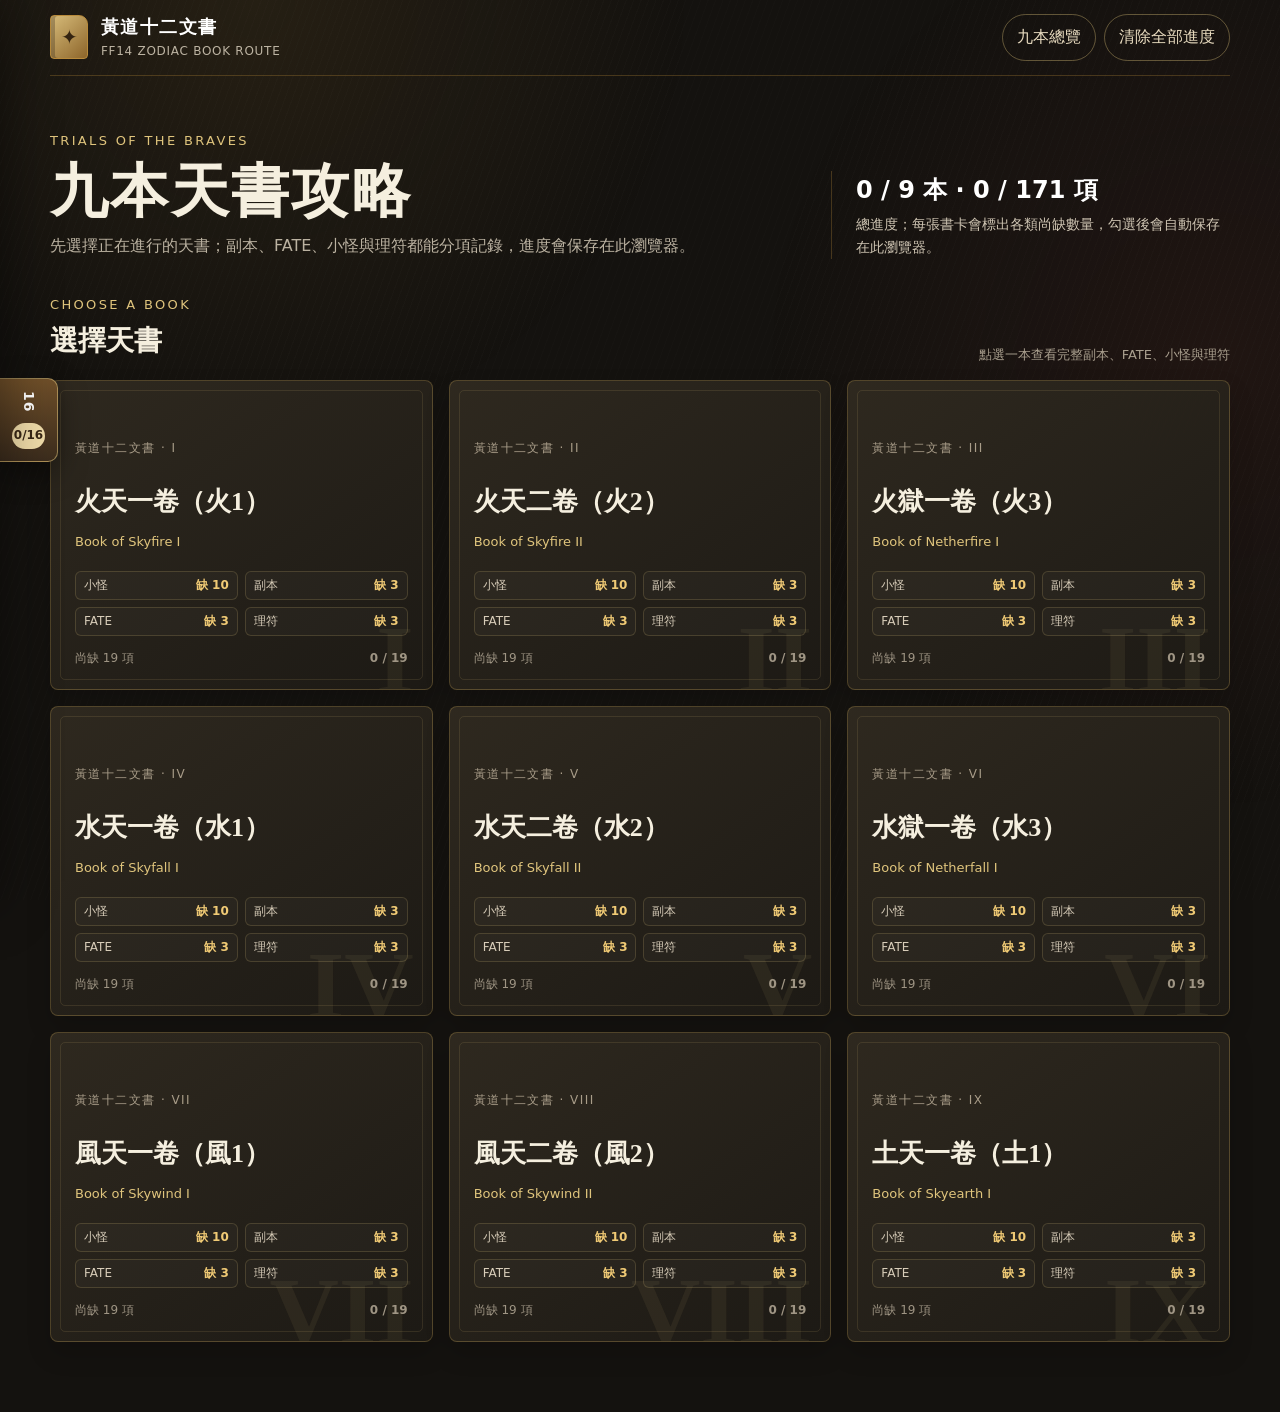
==== index.html @ c33db0f3 "Add files via upload Add 4 zodiac task and improve user experience" ====
<!doctype html>
<html lang="zh-Hant">
<head>
  <meta charset="utf-8">
  <meta name="viewport" content="width=device-width,initial-scale=1">
  <meta name="theme-color" content="#171512">
  <meta name="description" content="FF14 古武黃道十二文書：選書、FATE 座標地圖、副本、討伐與理符推薦順序。">
  <title>FF14 古武天書攻略</title>
  <link rel="icon" type="image/svg+xml" href="data:image/svg+xml,%3Csvg xmlns='http://www.w3.org/2000/svg' viewBox='0 0 32 32'%3E%3Crect width='32' height='32' rx='7' fill='%23171512'/%3E%3Cpath d='M8 7h12a4 4 0 0 1 4 4v15H11a3 3 0 0 1-3-3V7Z' fill='%23d6b66b'/%3E%3Cpath d='M11 7v16c0-2 2-3 4-3h9' fill='none' stroke='%236b4c24' stroke-width='2'/%3E%3Cpath d='m16 10 1.3 2.7 3 .4-2.2 2.1.6 3-2.7-1.4-2.7 1.4.6-3-2.2-2.1 3-.4Z' fill='%238f2d2b'/%3E%3C/svg%3E">
  <style>
    :root{--ink:#211e19;--muted:#756b5b;--paper:#f2ead7;--paper-2:#e7dbc0;--gold:#b88a3b;--gold-2:#e0c57d;--red:#8c3431;--red-2:#b85b50;--night:#171512;--panel:#242019;--line:rgba(184,138,59,.3);--done:#496b5c;--shadow:0 18px 50px rgba(0,0,0,.28)}
    *{box-sizing:border-box}html{scroll-behavior:smooth}body{margin:0;color:#f5efdf;background:#14120f;font-family:"Noto Serif TC","Microsoft JhengHei",serif;min-height:100vh;line-height:1.65}
    body::before{content:"";position:fixed;inset:0;pointer-events:none;background:radial-gradient(circle at 20% 0%,rgba(184,138,59,.11),transparent 32%),radial-gradient(circle at 95% 40%,rgba(140,52,49,.1),transparent 34%),repeating-linear-gradient(110deg,rgba(255,255,255,.012) 0 1px,transparent 1px 7px);z-index:-1}
    button,input{font:inherit}.shell{width:min(1180px,calc(100% - 32px));margin:auto}.topbar{min-height:76px;display:flex;align-items:center;justify-content:space-between;border-bottom:1px solid var(--line);gap:18px}.brand{display:flex;align-items:center;gap:13px;color:#fff}.brand-mark{width:38px;height:44px;border:1px solid var(--gold);border-radius:4px 9px 4px 4px;background:linear-gradient(135deg,#d8bd7b,#8d652a);box-shadow:inset 4px 0 rgba(39,28,15,.28);display:grid;place-items:center;color:#342411;font-size:20px}.brand b{font-size:18px;letter-spacing:.08em}.brand span{font-family:system-ui,sans-serif;color:#bcb3a2;font-size:12px;display:block;letter-spacing:.06em}.top-actions{display:flex;gap:8px;align-items:center}.ghost,.back,.reset{border:1px solid rgba(224,197,125,.38);background:transparent;color:#e9dcc0;border-radius:999px;padding:9px 14px;cursor:pointer;transition:.2s}.ghost:hover,.back:hover,.reset:hover{background:rgba(224,197,125,.1);border-color:var(--gold-2)}
    .bookcase{padding:54px 0 70px}.intro{display:grid;grid-template-columns:1.3fr .7fr;gap:40px;align-items:end;margin-bottom:35px}.eyebrow{font-family:system-ui,sans-serif;color:var(--gold-2);font-size:13px;letter-spacing:.18em;text-transform:uppercase}.intro h1{margin:8px 0 8px;font-weight:600;font-size:clamp(34px,5vw,58px);line-height:1.13;letter-spacing:.04em}.intro p{margin:0;color:#bbb2a1;font-family:system-ui,sans-serif;max-width:680px}.legend{border-left:1px solid var(--line);padding-left:24px;color:#cfc5b3;font-family:system-ui,sans-serif;font-size:14px}.legend strong{color:#fff;display:block;font-family:inherit;font-size:24px;margin-bottom:3px}
    .book-grid{display:grid;grid-template-columns:repeat(3,1fr);gap:16px}.book{min-height:310px;padding:24px;position:relative;border:1px solid rgba(202,166,88,.28);border-radius:8px;background:linear-gradient(145deg,rgba(48,42,32,.97),rgba(29,26,21,.98));box-shadow:0 12px 25px rgba(0,0,0,.16);cursor:pointer;text-align:left;color:inherit;overflow:hidden;transition:transform .22s,border-color .22s,box-shadow .22s}.book::before{content:"";position:absolute;inset:9px;border:1px solid rgba(224,197,125,.12);border-radius:5px;pointer-events:none}.book::after{content:attr(data-roman);position:absolute;right:18px;bottom:-19px;color:rgba(224,197,125,.07);font-size:96px;line-height:1;font-weight:700}.book:hover{transform:translateY(-4px);border-color:rgba(224,197,125,.72);box-shadow:var(--shadow)}.book:focus-visible{outline:3px solid var(--gold-2);outline-offset:3px}.book-kicker{font-family:system-ui,sans-serif;color:#a99d89;font-size:12px;letter-spacing:.12em}.book h2{font-size:26px;margin:21px 0 4px;font-weight:600;position:relative;z-index:1}.book .en{color:var(--gold-2);font-family:system-ui,sans-serif;font-size:13px;position:relative;z-index:1}.book-breakdown{display:grid;grid-template-columns:repeat(2,minmax(0,1fr));gap:7px;margin-top:17px;position:relative;z-index:1}.book-stat{display:flex;align-items:center;justify-content:space-between;gap:8px;border:1px solid rgba(224,197,125,.18);border-radius:6px;padding:6px 8px;color:#d8cdb9;background:rgba(255,255,255,.025);font:12px/1.25 system-ui,sans-serif}.book-stat b{color:#f0ca75;font-size:12px}.book-stat.done{color:#aeb8b0;border-color:rgba(109,161,135,.22)}.book-stat.done b{color:#83bc9e}.book-complete-badge{display:none;position:absolute;right:17px;top:16px;border:1px solid rgba(139,205,171,.5);border-radius:999px;padding:4px 9px;background:rgba(73,107,92,.45);color:#d4f3e3;font:700 12px system-ui,sans-serif;z-index:2}.mini-progress{position:absolute;left:24px;right:24px;bottom:24px;z-index:1}.progress-line{height:3px;background:#4b4337;overflow:hidden;border-radius:99px}.progress-line i{display:block;height:100%;width:0;background:linear-gradient(90deg,var(--gold),var(--gold-2));transition:.3s}.progress-copy{display:flex;justify-content:space-between;color:#9f9584;font:12px/1.2 system-ui,sans-serif;margin-top:8px}.book.complete{border-color:rgba(109,161,135,.88);background:linear-gradient(145deg,rgba(50,76,64,.98),rgba(27,45,37,.98));box-shadow:0 16px 38px rgba(31,79,58,.24)}.book.complete::before{border-color:rgba(139,205,171,.25)}.book.complete .book-complete-badge{display:block}.book.complete h2{color:#dbf4e7}.book.complete .progress-line i{background:#83bc9e}.book.complete .progress-copy b{color:#b9e4cf}
    .detail{display:none;padding-bottom:80px}.detail.active{display:block}.detail-head{padding:42px 0 26px;display:flex;align-items:flex-end;justify-content:space-between;gap:20px}.detail-head h1{margin:8px 0 0;font-size:clamp(32px,5vw,52px);font-weight:600}.detail-sub{font-family:system-ui,sans-serif;color:#aba190}.detail-tools{display:flex;gap:8px;flex-wrap:wrap;justify-content:flex-end;align-items:flex-end}.meter{min-width:190px}.meter .progress-copy{font-size:13px}.meter .progress-line{margin-top:8px;height:5px}.bulk{border:1px solid rgba(224,197,125,.45);background:rgba(224,197,125,.08);color:#f1e5ca;border-radius:999px;padding:7px 12px;cursor:pointer;font:700 13px system-ui,sans-serif;white-space:nowrap;transition:.2s}.bulk:hover{background:rgba(224,197,125,.18);border-color:var(--gold-2)}.bulk:focus-visible{outline:3px solid var(--gold-2);outline-offset:2px}.bulk.paper{color:#603f24;border-color:rgba(96,63,36,.28);background:rgba(255,255,255,.28)}.bulk.paper:hover{background:rgba(255,255,255,.58);border-color:rgba(140,52,49,.45)}.bulk.primary{background:#6d5030;border-color:#c9a65b;color:#fff}.bulk.primary:hover{background:#80603a}.section-bar,.stop-head{display:flex;align-items:center;justify-content:space-between;gap:12px}.section-bar{margin-bottom:12px}.section-bar .panel-label{margin:0}.bulk-actions,.route-tools{display:flex;align-items:center;gap:8px;flex-wrap:wrap}.route-tools{justify-content:flex-end}
    .priority{background:linear-gradient(145deg,#eee3cb,#d9c69f);color:var(--ink);border-radius:14px;box-shadow:var(--shadow);overflow:hidden;border:1px solid #dfc98d}.priority-title{padding:24px 28px 20px;border-bottom:1px solid rgba(74,53,30,.18);display:flex;align-items:end;justify-content:space-between;gap:20px}.priority-title h2,.route-head h2{margin:0;font-size:27px}.priority-title p,.route-head p{margin:3px 0 0;color:#766b5b;font:14px system-ui,sans-serif}.priority-grid{display:block}.dungeon-panel{padding:24px 28px;border-bottom:1px solid rgba(74,53,30,.18)}.dungeon-panel .task-list{grid-template-columns:repeat(3,1fr)}.fate-panel{padding:24px 28px}.panel-label{font:700 12px system-ui,sans-serif;letter-spacing:.15em;color:var(--red);text-transform:uppercase;margin-bottom:12px}.task-list{display:grid;gap:9px}.task{display:flex;gap:12px;align-items:flex-start;padding:13px 14px;border:1px solid rgba(67,48,27,.15);border-radius:8px;background:rgba(255,255,255,.26);cursor:pointer;transition:.2s}.task:hover{background:rgba(255,255,255,.5);border-color:rgba(140,52,49,.32)}.task input,.route-task input{appearance:none;width:20px;height:20px;flex:0 0 20px;border-radius:4px;border:1.5px solid #8a7759;background:#fbf5e7;display:grid;place-items:center;margin:2px 0 0}.task input:checked,.route-task input:checked{background:var(--done);border-color:var(--done)}.task input:checked::after,.route-task input:checked::after{content:"✓";color:#fff;font:700 14px system-ui}.task:has(input:checked),.route-task:has(input:checked){opacity:.58}.task:has(input:checked) .task-name,.route-task:has(input:checked) .task-name{text-decoration:line-through}.task-name{display:block;font-weight:700;font-size:16px}.task-meta{display:block;font:13px system-ui,sans-serif;color:#756b5b;margin-top:2px}.boss{color:var(--red);font-weight:600}.fate-cards{display:grid;grid-template-columns:repeat(3,1fr);gap:14px}.fate{border:1px solid rgba(67,48,27,.16);background:rgba(255,255,255,.28);border-radius:9px;overflow:hidden}.map{height:245px;background:#211d17;position:relative;overflow:hidden}.map svg{width:100%;height:100%;display:block}.map-open{display:block;width:100%;height:100%;border:0;padding:0;background:#211d17;cursor:zoom-in;position:relative;color:#fff}.map-open img{width:100%;height:100%;display:block;object-fit:contain}.map-open span{position:absolute;left:8px;bottom:8px;padding:5px 9px;border-radius:999px;background:rgba(18,15,12,.8);color:#fff;font:12px system-ui,sans-serif;box-shadow:0 2px 8px rgba(0,0,0,.25)}.map-open:focus-visible{outline:3px solid var(--gold-2);outline-offset:-3px}.fate-body{padding:12px}.fate-body .task{padding:0;border:0;background:none}.note{font:12px/1.45 system-ui,sans-serif;color:#7a4a3f;margin:8px 0 0 32px}.map-note{display:block;font:12px system-ui,sans-serif;color:#736751;margin-top:10px}
    .route{margin-top:30px}.route-head{display:flex;justify-content:space-between;align-items:end;margin-bottom:16px;gap:18px}.route-head p{color:#a9a091}.filter{display:flex;align-items:center;gap:8px;color:#c6bcaa;font:14px system-ui,sans-serif;cursor:pointer}.filter input{accent-color:var(--gold)}.route-list{display:grid;gap:13px}.route-stop{display:grid;grid-template-columns:74px minmax(360px,.9fr) minmax(380px,1.1fr);border:1px solid rgba(184,138,59,.24);border-radius:11px;overflow:hidden;background:linear-gradient(110deg,rgba(43,38,30,.97),rgba(31,28,23,.97))}.stop-num{display:grid;place-items:center;border-right:1px solid var(--line);font-size:28px;color:var(--gold-2)}.stop-map{min-height:285px;border-right:1px solid var(--line);background:#211d17}.stop-content{padding:18px 20px}.stop-content h3{margin:0;font-size:19px;color:#f2e9d7}.stop-content h3 span{font:13px system-ui,sans-serif;color:#9d9383;margin-left:8px}.stop-head{margin-bottom:10px}.stop-head .bulk{font-size:12px;padding:6px 10px}.route-tasks{display:grid;grid-template-columns:repeat(2,minmax(0,1fr));gap:7px}.route-task{display:flex;align-items:flex-start;gap:9px;padding:8px 9px;border:1px solid rgba(255,255,255,.07);border-radius:7px;cursor:pointer;background:rgba(255,255,255,.025)}.route-task input{width:18px;height:18px;flex-basis:18px;background:#2b271f;border-color:#87744e}.route-task .task-name{font:600 14px/1.4 system-ui,sans-serif}.route-task .task-meta{font-size:12px;color:#a99f8e}.tag{display:inline-block;color:#d8bd7b;border:1px solid rgba(216,189,123,.3);border-radius:99px;padding:1px 7px;font:11px system-ui,sans-serif;margin-right:5px}.tag.leve{color:#e9b5ae;border-color:rgba(184,91,80,.4)}.empty{padding:34px;text-align:center;color:#a59a87;border:1px dashed var(--line);border-radius:10px;font-family:system-ui,sans-serif}.sources{margin-top:34px;padding-top:22px;border-top:1px solid var(--line);color:#958b7a;font:12px/1.7 system-ui,sans-serif}.sources a{color:#cfb46e}.toast{position:fixed;right:20px;bottom:20px;background:#e8dbc0;color:#30271b;border:1px solid #d3b467;border-radius:10px;padding:12px 16px;box-shadow:var(--shadow);font:14px system-ui,sans-serif;opacity:0;transform:translateY(12px);pointer-events:none;transition:.22s}.toast.show{opacity:1;transform:none}.lightbox{width:min(96vw,1500px);height:min(94vh,1050px);padding:0;border:1px solid #b88a3b;border-radius:12px;background:#14120f;color:#fff;box-shadow:0 30px 90px #000}.lightbox::backdrop{background:rgba(0,0,0,.88);backdrop-filter:blur(4px)}.lightbox figure{height:100%;margin:0;display:grid;grid-template-rows:1fr auto}.lightbox img{width:100%;height:100%;min-height:0;object-fit:contain}.lightbox figcaption{display:flex;justify-content:space-between;align-items:center;gap:16px;padding:12px 16px;background:#211d17;font:14px system-ui,sans-serif}.lightbox-close{border:1px solid #8c7550;border-radius:999px;background:transparent;color:#fff;padding:6px 12px;cursor:pointer}
    .planner{display:none;padding:42px 0 80px}.planner.active{display:block}.planner-hero{display:flex;align-items:end;justify-content:space-between;gap:28px;margin-bottom:28px}.planner-hero h1{margin:8px 0 6px;font-size:clamp(32px,5vw,52px);font-weight:600}.planner-hero p{margin:0;color:#aba190;font-family:system-ui,sans-serif;max-width:720px}.planner-total{min-width:185px;border-left:1px solid var(--line);padding-left:22px;color:#b8ad9a;font:14px system-ui,sans-serif}.planner-total strong{display:block;color:#fff;font-size:25px}.planner-panel{margin-top:20px;border:1px solid rgba(184,138,59,.27);border-radius:12px;background:linear-gradient(145deg,rgba(43,38,30,.98),rgba(28,25,21,.98));box-shadow:0 14px 34px rgba(0,0,0,.18);overflow:hidden}.planner-section-head{padding:20px 22px;border-bottom:1px solid var(--line);display:flex;align-items:end;justify-content:space-between;gap:18px}.planner-section-head h2{margin:0;font-size:24px}.planner-section-head p{margin:2px 0 0;color:#a99f8e;font:13px system-ui,sans-serif}.planner-book-grid{display:grid;grid-template-columns:repeat(3,1fr);gap:12px;padding:16px}.planner-book{--element:#b88a3b;border:1px solid rgba(255,255,255,.08);border-top:3px solid var(--element);border-radius:9px;background:rgba(255,255,255,.025);padding:15px}.planner-book.fire{--element:#b85b50}.planner-book.water{--element:#70a8c0}.planner-book.wind{--element:#75a27e}.planner-book.earth{--element:#c6a65d}.planner-book-head{display:flex;align-items:center;justify-content:space-between;gap:10px;margin-bottom:11px}.planner-book-head h3{margin:0;font-size:19px}.book-link{border:0;background:transparent;color:var(--gold-2);padding:2px 0;cursor:pointer;font:12px system-ui,sans-serif}.book-link:hover{text-decoration:underline}.planner-task{display:flex;align-items:flex-start;gap:9px;padding:9px 0;border-top:1px solid rgba(255,255,255,.06);cursor:pointer}.planner-task input{appearance:none;width:18px;height:18px;flex:0 0 18px;border-radius:4px;border:1.5px solid #87744e;background:#2b271f;display:grid;place-items:center;margin:2px 0 0}.planner-task input:checked{background:var(--done);border-color:var(--done)}.planner-task input:checked::after{content:"✓";color:#fff;font:700 13px system-ui}.planner-task:has(input:checked){opacity:.55}.planner-task:has(input:checked) .planner-task-name{text-decoration:line-through}.planner-task-name{display:block;font:600 14px/1.45 system-ui,sans-serif}.planner-task-meta{display:block;color:#9f9584;font:12px/1.4 system-ui,sans-serif;margin-top:1px}.qty{display:inline-grid;place-items:center;min-width:25px;height:20px;margin-right:7px;border:1px solid rgba(224,197,125,.3);border-radius:999px;color:var(--gold-2);font:700 11px system-ui,sans-serif}.quest-grid{display:grid;grid-template-columns:repeat(2,1fr);gap:14px;padding:16px}.quest-card{border:1px solid rgba(255,255,255,.08);border-radius:9px;background:rgba(255,255,255,.025);padding:17px}.quest-card.complete{border-color:rgba(109,161,135,.65);background:rgba(73,107,92,.13)}.quest-title{display:flex;align-items:center;justify-content:space-between;gap:12px;margin-bottom:8px}.quest-title h3{margin:0;font-size:20px}.quest-count{color:#b8ad9a;font:12px system-ui,sans-serif}.quest-card.complete .quest-count{color:#9bd0b5}.merge-timeline{padding:16px 22px 22px}.merge-step{display:grid;grid-template-columns:38px minmax(220px,.8fr) 1.2fr;gap:12px;align-items:center;padding:10px 0;border-bottom:1px solid rgba(255,255,255,.07)}.merge-step:last-child{border-bottom:0}.merge-num{width:29px;height:29px;display:grid;place-items:center;border:1px solid rgba(224,197,125,.35);border-radius:50%;color:var(--gold-2);font:700 12px system-ui,sans-serif}.merge-action{font:700 15px system-ui,sans-serif}.merge-action.book-step{color:#f2dfaa}.merge-result{display:flex;flex-wrap:wrap;gap:6px}.progress-pill{border:1px solid rgba(216,189,123,.25);border-radius:999px;padding:4px 9px;color:#cfc4b1;background:rgba(255,255,255,.03);font:12px system-ui,sans-serif}.reference-grid{display:grid;grid-template-columns:1fr 1fr;gap:20px}.compact-list,.crystal-list{padding:10px 20px 18px;margin:0;list-style:none}.compact-list li,.crystal-list li{display:flex;gap:12px;align-items:flex-start;padding:9px 0;border-bottom:1px solid rgba(255,255,255,.06);font:14px/1.45 system-ui,sans-serif}.compact-list li:last-child,.crystal-list li:last-child{border-bottom:0}.list-num{color:var(--gold-2);min-width:22px}.crystal-name{color:#e1c77f;min-width:105px}.planner-note{margin-top:20px;padding:15px 18px;border-left:3px solid var(--gold);background:rgba(184,138,59,.08);color:#b8ad9a;font:13px/1.65 system-ui,sans-serif}
    .book-list-head{display:flex;align-items:end;justify-content:space-between;gap:18px;margin:8px 0 16px}.book-list-head h2{margin:2px 0 0;font-size:28px}.book-list-head>span{color:#a99f8e;font:13px system-ui,sans-serif}.fate-place{display:flex;align-items:flex-start;justify-content:space-between;gap:10px;margin-bottom:11px;padding-bottom:10px;border-bottom:1px solid rgba(84,60,32,.18)}.fate-place-label{display:block;color:#8c3431;font:700 12px system-ui,sans-serif;letter-spacing:.08em}.fate-place-name{display:block;color:#32271a;font:700 18px/1.35 system-ui,sans-serif}.fate-place-en{display:block;color:#756b5b;font:12px system-ui,sans-serif}.fate-jump{flex:0 0 auto;border:1px solid rgba(140,52,49,.38);border-radius:999px;background:rgba(140,52,49,.08);color:#71312f;padding:7px 10px;cursor:pointer;font:700 12px system-ui,sans-serif}.fate-jump:hover{background:rgba(140,52,49,.16)}.fate-route-note{grid-column:1/-1;border:1px dashed rgba(224,197,125,.26);border-radius:7px;padding:8px 10px;color:#c8b991;background:rgba(184,138,59,.055);font:13px/1.45 system-ui,sans-serif}.fate-route-note b{color:#e0c57d}.route-stop.jump-flash{animation:route-flash 1.6s ease}@keyframes route-flash{0%,100%{box-shadow:none}25%{border-color:#e0c57d;box-shadow:0 0 0 4px rgba(224,197,125,.22)}}
    body.drawer-open{overflow:hidden}.drawer-tab{position:fixed;left:0;top:42%;z-index:40;width:58px;border:1px solid rgba(224,197,125,.55);border-left:0;border-radius:0 10px 10px 0;background:linear-gradient(180deg,#6f4f29,#3b2c1d);color:#fff;padding:12px 8px;box-shadow:0 10px 30px rgba(0,0,0,.38);cursor:pointer;font:700 14px/1.3 system-ui,sans-serif;writing-mode:vertical-rl;letter-spacing:.08em}.drawer-tab strong{display:inline-grid;place-items:center;min-width:24px;margin-top:8px;border-radius:999px;background:#f0dca9;color:#382715;padding:5px 2px;font-size:12px;writing-mode:horizontal-tb;letter-spacing:0}.drawer-tab:hover{background:linear-gradient(180deg,#856033,#483322)}.drawer-backdrop{position:fixed;inset:0;z-index:41;background:rgba(0,0,0,.5);opacity:0;pointer-events:none;transition:.22s}.drawer-backdrop.open{opacity:1;pointer-events:auto}.quest-drawer{position:fixed;left:0;top:0;bottom:0;z-index:42;width:min(410px,92vw);background:#1d1a16;border-right:1px solid rgba(224,197,125,.42);box-shadow:20px 0 55px rgba(0,0,0,.45);transform:translateX(-103%);transition:transform .24s ease;overflow-y:auto;overscroll-behavior:contain}.quest-drawer.open{transform:none}.drawer-head{position:sticky;top:0;z-index:2;display:flex;align-items:center;justify-content:space-between;gap:12px;padding:18px 18px 15px;background:rgba(29,26,22,.96);backdrop-filter:blur(8px);border-bottom:1px solid var(--line)}.drawer-head h2{margin:2px 0 0;font-size:22px}.drawer-head p{margin:0;color:#aaa08f;font:13px system-ui,sans-serif}.drawer-close{width:38px;height:38px;border:1px solid rgba(224,197,125,.35);border-radius:50%;background:transparent;color:#fff;cursor:pointer;font:22px/1 system-ui,sans-serif}.drawer-progress{padding:14px 18px;border-bottom:1px solid rgba(255,255,255,.07);color:#bdb2a0;font:13px system-ui,sans-serif}.drawer-progress strong{display:block;color:#fff;font-size:20px}.drawer-section{border-bottom:1px solid rgba(255,255,255,.08)}.drawer-section>summary{list-style:none;display:flex;align-items:center;justify-content:space-between;padding:14px 18px;color:#eadcbf;cursor:pointer;font:700 15px system-ui,sans-serif}.drawer-section>summary::-webkit-details-marker{display:none}.drawer-section>summary::after{content:"＋";color:var(--gold-2)}.drawer-section[open]>summary::after{content:"－"}.drawer-route{display:grid;gap:9px;padding:0 18px 18px}.drawer-route .route-node{position:relative;width:100%;min-height:0;border:1px solid rgba(255,255,255,.12);border-radius:8px;background:rgba(255,255,255,.035);color:#eee4d2;padding:9px 10px 9px 43px;text-align:left}.drawer-route .route-node.book-node{border-color:rgba(224,197,125,.38);background:rgba(184,138,59,.09);cursor:pointer}.drawer-route .route-node.complete{border-color:rgba(109,161,135,.7);background:rgba(73,107,92,.18)}.drawer-route .route-node.complete::before{content:"✓";position:absolute;right:10px;top:10px;color:#9bd0b5;font-weight:700}.route-index{position:absolute;left:10px;top:11px;width:23px;height:23px;display:grid;place-items:center;border:1px solid rgba(224,197,125,.3);border-radius:50%;color:var(--gold-2);font:700 11px system-ui,sans-serif}.route-kind{display:block;color:#a99f8e;font:11px system-ui,sans-serif}.route-name{display:block;font:700 14px/1.35 system-ui,sans-serif}.route-effect{display:flex;flex-wrap:wrap;gap:4px;margin-top:4px}.route-effect span{border-radius:999px;background:rgba(255,255,255,.06);color:#c9bcaa;padding:2px 6px;font:11px system-ui,sans-serif}.turnin-rule{margin:0 18px 15px;padding:11px 12px;border-left:3px solid var(--red-2);background:rgba(184,91,80,.09);color:#c8bcaa;font:13px/1.55 system-ui,sans-serif}.turnin-rule b{color:#f0d6b0}.home-quest-grid{display:grid;grid-template-columns:1fr;gap:10px;padding:0 18px 18px}.quest-card{border:1px solid rgba(255,255,255,.08);border-radius:9px;background:rgba(255,255,255,.025);padding:13px}.quest-card.complete{border-color:rgba(109,161,135,.65);background:rgba(73,107,92,.13)}.quest-title{display:flex;align-items:center;justify-content:space-between;gap:10px}.quest-title h3{margin:0;font-size:17px}.quest-count{color:#b8ad9a;font:12px system-ui,sans-serif}.quest-round{margin-top:9px;border:1px solid rgba(255,255,255,.09);border-radius:8px;padding:9px 10px;background:rgba(255,255,255,.025)}.quest-round.complete{border-color:rgba(109,161,135,.55);background:rgba(73,107,92,.12)}.round-head{display:flex;align-items:center;justify-content:space-between;gap:10px}.round-head b{color:#e0c57d;font:700 13px system-ui,sans-serif}.round-status{color:#a99f8e;font:12px system-ui,sans-serif}.quest-round.complete .round-status,.quest-card.complete .quest-count{color:#9bd0b5}.round-turnin{margin:5px 0 0 27px;color:#a99f8e;font:11px system-ui,sans-serif}.quest-round.complete .round-turnin{color:#9bd0b5}.quest-round .planner-task:first-of-type{border-top:0}.toast{bottom:76px}.to-top{position:fixed;right:20px;bottom:22px;z-index:35;display:flex;align-items:center;gap:7px;border:1px solid rgba(224,197,125,.55);border-radius:999px;background:#2d271e;color:#fff;padding:9px 13px;box-shadow:0 10px 28px rgba(0,0,0,.35);cursor:pointer;font:700 13px system-ui,sans-serif;opacity:0;transform:translateY(12px);pointer-events:none;transition:.2s}.to-top.visible{opacity:1;transform:none;pointer-events:auto}.to-top:hover{background:#493a27;border-color:var(--gold-2)}
    .quest-drawer{width:min(720px,96vw)}
    .drawer-progress{display:flex;align-items:center;justify-content:space-between;gap:14px}.drawer-progress strong{font-size:18px}.drawer-progress span{color:#d7c69e;font:700 12px system-ui,sans-serif}
    .timeline-guide,.timeline-row{display:grid;grid-template-columns:96px minmax(225px,1fr) 112px 92px;gap:10px;align-items:center}
    .timeline-guide{position:sticky;top:86px;z-index:2;padding:9px 18px;border-bottom:1px solid rgba(255,255,255,.08);background:rgba(29,26,22,.96);color:#918778;font:700 11px system-ui,sans-serif;letter-spacing:.06em}.timeline-guide b{color:#f1dfb4;font-size:12px}
    .dungeon-timeline{position:relative;padding:4px 18px 22px}.dungeon-timeline::before{content:"";position:absolute;left:125px;top:9px;bottom:28px;width:2px;background:linear-gradient(var(--gold),rgba(224,197,125,.12))}
    .timeline-row{position:relative;min-height:68px;padding:8px 0;border-bottom:1px solid rgba(255,255,255,.055)}
    .timeline-row.is-done{opacity:.58}.timeline-row.is-done .timeline-dungeon-name{text-decoration:line-through}
    .timeline-quest{--quest:#b88a3b;display:flex;align-items:center;gap:7px;color:#ddd2c0;font:700 12px/1.25 system-ui,sans-serif}.timeline-quest::before{content:"";width:4px;height:36px;border-radius:99px;background:var(--quest);box-shadow:0 0 12px color-mix(in srgb,var(--quest) 45%,transparent)}.timeline-quest.drop{--quest:#77a6c7}.timeline-quest.craft{--quest:#dc9739}.timeline-quest.mother{--quest:#b46b77}.timeline-quest.dream{--quest:#d6bd55}.timeline-quest small{display:block;color:#948b7d;font-weight:500}
    .timeline-dungeon{position:relative;display:flex;align-items:flex-start;gap:10px;min-width:0;border:1px solid rgba(224,197,125,.16);border-radius:9px;background:rgba(255,255,255,.035);padding:10px 11px;cursor:pointer}.timeline-dungeon::before{content:"";position:absolute;left:-19px;top:50%;width:9px;height:9px;transform:translateY(-50%);border:2px solid #d9bd75;border-radius:50%;background:#1d1a16}.timeline-dungeon:hover{border-color:rgba(224,197,125,.5);background:rgba(255,255,255,.065)}.timeline-dungeon input{appearance:none;width:19px;height:19px;flex:0 0 19px;margin:2px 0 0;border:1.5px solid #917c55;border-radius:4px;background:#28231c;display:grid;place-items:center}.timeline-dungeon input:checked{background:var(--done);border-color:#72a58d}.timeline-dungeon input:checked::after{content:"✓";color:#fff;font:700 13px system-ui}.timeline-dungeon-name{display:block;color:#f2ead9;font:700 14px/1.4 system-ui,sans-serif}.timeline-dungeon-sub{display:block;color:#978e80;font:11px/1.35 system-ui,sans-serif;margin-top:2px}
    .timeline-books{display:flex;flex-wrap:wrap;gap:5px}.timeline-book{border:1px solid rgba(224,197,125,.42);border-radius:999px;background:rgba(184,138,59,.12);color:#f0dca9;padding:4px 7px;cursor:pointer;font:700 11px system-ui,sans-serif}.timeline-book:hover{background:rgba(184,138,59,.25)}.timeline-book.later{border-color:rgba(255,255,255,.12);background:rgba(255,255,255,.035);color:#918879}.timeline-none{color:#71695e;font:12px system-ui,sans-serif}
    .timeline-checkpoint-mini{color:#81786b;font:11px/1.35 system-ui,sans-serif}.timeline-checkpoint-mini.ready{color:#f2c46d;font-weight:800}.turnin-checkpoint{margin:5px 0 8px 106px;border:1px solid rgba(184,91,80,.3);border-radius:10px;background:rgba(184,91,80,.075);overflow:hidden}.turnin-checkpoint label{display:flex;align-items:center;gap:11px;padding:11px 13px;cursor:pointer}.turnin-checkpoint input{appearance:none;width:21px;height:21px;flex:0 0 21px;border:1.5px solid #a16459;border-radius:50%;background:#2b211d;display:grid;place-items:center}.turnin-checkpoint input:checked{background:var(--done);border-color:#79aa91}.turnin-checkpoint input:checked::after{content:"✓";color:#fff;font:700 13px system-ui}.turnin-copy strong{display:block;color:#d7b2a9;font:800 13px system-ui,sans-serif}.turnin-copy span{display:block;color:#8f817a;font:11px system-ui,sans-serif}.turnin-checkpoint.ready{border-color:#e5b54f;background:linear-gradient(90deg,rgba(184,91,80,.24),rgba(184,138,59,.16));box-shadow:0 0 0 2px rgba(229,181,79,.08),0 8px 22px rgba(0,0,0,.22)}.turnin-checkpoint.ready .turnin-copy strong{color:#ffd77d}.turnin-checkpoint.done{border-color:rgba(109,161,135,.48);background:rgba(73,107,92,.13)}.turnin-checkpoint.done .turnin-copy strong{color:#9bd0b5}.timeline-seq{position:absolute;right:6px;top:3px;color:rgba(224,197,125,.25);font:700 10px system-ui,sans-serif}
    @media(max-width:900px){.intro{grid-template-columns:1fr}.legend{border-left:0;border-top:1px solid var(--line);padding:18px 0 0}.book-grid{grid-template-columns:repeat(2,1fr)}.dungeon-panel .task-list{grid-template-columns:1fr}.fate-cards{grid-template-columns:1fr}.fate{display:grid;grid-template-columns:minmax(280px,1.1fr) 1fr}.map{height:260px}.route-stop{grid-template-columns:58px minmax(300px,.9fr) 1.1fr}.route-tasks{grid-template-columns:1fr}.planner-book-grid{grid-template-columns:repeat(2,1fr)}.reference-grid{grid-template-columns:1fr}}
    @media(max-width:640px){.shell{width:min(100% - 22px,1180px)}.topbar{min-height:68px}.brand span{display:none}.bookcase{padding-top:34px}.book-grid{grid-template-columns:1fr}.book{min-height:190px}.detail-head,.priority-title,.route-head,.planner-hero,.book-list-head{align-items:flex-start;flex-direction:column}.detail-tools,.route-tools{justify-content:flex-start}.priority-title,.dungeon-panel,.fate-panel{padding:20px}.fate{display:block}.map{height:260px}.fate-place{align-items:stretch;flex-direction:column}.fate-jump{align-self:flex-start}.route-stop{grid-template-columns:46px 1fr}.stop-map{grid-column:2;height:260px;border-right:0;border-bottom:1px solid var(--line)}.stop-content{grid-column:2}.stop-num{grid-row:1 / span 2}.route-tasks{grid-template-columns:1fr}.stop-head{align-items:flex-start;flex-direction:column}.top-actions #clearAll{display:none}.top-actions .ghost{padding:7px 9px;font-size:12px}.planner-book-grid,.quest-grid{grid-template-columns:1fr}.planner-section-head{align-items:flex-start;flex-direction:column}.planner-total{border-left:0;border-top:1px solid var(--line);padding:14px 0 0}.merge-step{grid-template-columns:34px 1fr}.merge-result{grid-column:2}.drawer-tab{top:auto;bottom:82px;width:auto;writing-mode:horizontal-tb;padding:10px 12px}.drawer-tab strong{display:inline-flex;margin:0 0 0 6px;padding:3px 7px}.to-top{right:12px;bottom:18px}.to-top span{display:none}.lightbox{width:100vw;height:100vh;max-width:none;max-height:none;border:0;border-radius:0}.quest-drawer{width:100vw}.timeline-guide,.timeline-row{grid-template-columns:72px minmax(155px,1fr) 74px;gap:7px}.timeline-guide span:last-child,.timeline-checkpoint-mini{display:none}.timeline-guide{top:84px;padding-inline:12px}.dungeon-timeline{padding-inline:12px}.dungeon-timeline::before{left:100px}.timeline-dungeon::before{left:-16px}.timeline-book{padding:3px 6px}.turnin-checkpoint{margin-left:79px}.turnin-rule{margin-inline:12px}.timeline-quest{font-size:11px}}
    @media(max-width:640px){.book{min-height:300px}}
    @media(prefers-reduced-motion:reduce){*{scroll-behavior:auto!important;transition:none!important}}
  </style>
</head>
<body>
  <header class="shell topbar">
    <div class="brand"><div class="brand-mark" aria-hidden="true">✦</div><div><b>黃道十二文書</b><span>FF14 ZODIAC BOOK ROUTE</span></div></div>
    <div class="top-actions"><button class="ghost" id="allBooks">九本總覽</button><button class="ghost" id="clearAll">清除全部進度</button></div>
  </header>

  <main class="shell">
    <section class="bookcase" id="bookcase">
      <div class="intro">
        <div><div class="eyebrow">Trials of the Braves</div><h1>九本天書攻略</h1><p>先選擇正在進行的天書；副本、FATE、小怪與理符都能分項記錄，進度會保存在此瀏覽器。</p></div>
        <div class="legend"><strong id="totalProgress">0 / 9 本 · 0 / 171 項</strong>總進度；每張書卡會標出各類尚缺數量，勾選後會自動保存在此瀏覽器。</div>
      </div>
      <div class="book-list-head"><div><div class="eyebrow">Choose a book</div><h2>選擇天書</h2></div><span>點選一本查看完整副本、FATE、小怪與理符</span></div>
      <div class="book-grid" id="bookGrid"></div>
    </section>

    <section class="detail" id="detail" aria-live="polite">
      <div class="detail-head">
        <div><button class="back" id="backBtn">← 返回選書</button><div class="eyebrow" style="margin-top:18px" id="detailEnglish"></div><h1 id="detailTitle"></h1><div class="detail-sub">副本＋FATE 獨立整理，討伐與理符則依傳送區域合併。</div></div>
        <div class="detail-tools"><div class="meter"><div class="progress-copy"><span>本書進度</span><b id="detailCount">0 / 19</b></div><div class="progress-line"><i id="detailBar"></i></div></div><button class="bulk primary" data-bulk-types="d,f,h,l" data-label-done="整本書都 OK" data-label-undo="取消整本完成">整本書都 OK</button><button class="reset" id="resetBook">重設本書</button></div>
      </div>

      <section class="priority">
        <div class="priority-title"><div><div class="eyebrow" style="color:var(--red)">獨立區塊 · 先排等待時間</div><h2>副本 ＋ FATE</h2><p>副本請裝備對應的古武打倒尾王；FATE 建議看到就先去，部分有前置或觸發條件。</p></div><b id="priorityCount">0 / 6</b></div>
        <div class="priority-grid"><div class="dungeon-panel"><div class="section-bar"><div class="panel-label">3 個副本</div><button class="bulk paper" data-bulk-types="d" data-label-done="副本全都 OK" data-label-undo="取消全部副本">副本全都 OK</button></div><div class="task-list" id="dungeons"></div></div><div class="fate-panel"><div class="section-bar"><div class="panel-label">3 個 FATE · 巴哈攻略原圖</div><button class="bulk paper" data-bulk-types="f" data-label-done="FATE 全都 OK" data-label-undo="取消全部 FATE">FATE 全都 OK</button></div><div class="fate-cards" id="fates"></div><span class="map-note">圖片取自本文參考的巴哈攻略；點擊地圖可查看原始尺寸。</span></div></div>
      </section>

      <section class="route">
        <div class="route-head"><div><div class="eyebrow">Bahamut route</div><h2>討伐 ＋ 理符攻略順序</h2><p>依巴哈攻略各卷的地圖排列，同地圖一次處理；只有 FATE 的地圖仍保留在上方獨立區塊。</p></div><div class="route-tools"><div class="bulk-actions"><button class="bulk" data-bulk-types="h" data-label-done="小怪全都 OK" data-label-undo="取消全部小怪">小怪全都 OK</button><button class="bulk" data-bulk-types="l" data-label-done="理符全都 OK" data-label-undo="取消全部理符">理符全都 OK</button><button class="bulk" data-bulk-types="h,l" data-label-done="地圖全都 OK" data-label-undo="取消全部地圖">地圖全都 OK</button></div><label class="filter"><input type="checkbox" id="hideDone"> 只顯示未完成</label></div></div>
        <div class="route-list" id="routeList"></div>
      </section>

      <footer class="sources">資料核對：<a href="https://ffxiv.consolegameswiki.com/wiki/Animus_Zodiac_Weapons/Quest" target="_blank" rel="noreferrer">FFXIV Community Wiki</a>；中文名稱、地圖與流程參考：<a href="https://forum.gamer.com.tw/C.php?bsn=17608&snA=23768&tnum=32&bPage=2" target="_blank" rel="noreferrer">巴哈姆特古武攻略</a>。介面以巴哈攻略中的中文名稱為主，並保留英文原名供核對。非官方玩家工具；FINAL FANTASY XIV 相關權利屬 SQUARE ENIX CO., LTD.。</footer>
    </section>

  </main>
  <button class="drawer-tab" id="questDrawerToggle" type="button" aria-controls="questDrawer" aria-expanded="false">16副本<strong id="drawerBadge">0/16</strong></button>
  <div class="drawer-backdrop" id="drawerBackdrop"></div>
  <aside class="quest-drawer" id="questDrawer" aria-hidden="true">
    <div class="drawer-head"><div><div class="eyebrow">四大任務輔助</div><h2>16 副本線性路線</h2><p>中央看副本，左右看任務與天書</p></div><button class="drawer-close" id="drawerClose" type="button" aria-label="關閉四大任務">×</button></div>
    <div class="drawer-progress"><strong id="mergeProgress">0 / 16 副本</strong><span id="turninProgress">0 / 10 次交付</span></div>
    <div class="timeline-guide"><span>四大任務</span><b>副本（主線）</b><span>配合天書</span><span>交付</span></div>
    <div class="turnin-rule"><b>使用方式：</b> 依序打中央 16 個副本。勾選後會同步到右側標示的天書；出現亮色「現在先繳交」時，先回去交任務再繼續。</div>
    <div class="dungeon-timeline" id="dungeonTimeline" aria-label="四大黃道任務十六個副本推薦順序"></div>
  </aside>
  <button class="to-top" id="toTop" type="button" aria-label="回到頁面最上方">↑ <span>回到頂端</span></button>
  <div class="toast" id="toast" role="status"></div>
  <dialog class="lightbox" id="lightbox"><figure><img id="lightboxImage" alt=""><figcaption><span id="lightboxCaption"></span><button class="lightbox-close" id="lightboxClose">關閉</button></figcaption></figure></dialog>

  <script>
  const Z={
    "Mor Dhona":"摩杜納","Western Thanalan":"西薩納蘭","Northern Thanalan":"北薩納蘭","Southern Thanalan":"南薩納蘭","Eastern Thanalan":"東薩納蘭",
    "East Shroud":"黑衣森林東部林區","North Shroud":"黑衣森林北部林區","South Shroud":"黑衣森林南部林區","Central Shroud":"黑衣森林中央林區",
    "Coerthas Central Highlands":"庫爾札斯中央高地","Outer La Noscea":"拉諾西亞外地","Western La Noscea":"西拉諾西亞","Eastern La Noscea":"東拉諾西亞","Upper La Noscea":"拉諾西亞高地"
  };
  const D={
    "The Tam-Tara Deepcroft":"地下靈殿塔姆‧塔拉墓園","The Stone Vigil":"對龍城塞石衛塔","The Lost City of Amdapor":"腐壞遺跡無限城市街古跡","Brayflox's Longstop":"休養勝地布雷福洛克斯野營地","The Wanderer's Palace":"神靈聖域放浪古神殿","Copperbell Mines (Hard)":"騷亂坑道銅鈴礦山","The Sunken Temple of Qarn":"古代遺跡喀恩埋沒聖堂","Haukke Manor (Hard)":"惡靈府邸靜語莊園","Halatali (Hard)":"劍斗領域日影地修練所","Copperbell Mines":"封鎖坑道銅鈴礦山","Dzemael Darkhold":"山中戰線澤梅爾要塞","Brayflox's Longstop (Hard)":"紛爭要地布雷福洛克斯野營地","The Thousand Maws of Toto-Rak":"監獄廢墟托托‧拉克千獄","Amdapor Keep":"邪教駐地無限城古堡","Cutter's Cry":"流沙迷宮樵鳴洞","Pharos Sirius":"領航明燈天狼星燈塔","Sastasha":"天然要害沙斯塔夏溶洞","The Aurum Vale":"毒霧洞窟黃金谷","Halatali":"魔獸領域日影地修煉所","Haukke Manor":"名門府邸靜語莊園"
  };
  const H={
    "Daring Harrier":"魯莽異端者","5th Cohort Vanguard":"第五大隊魔導先鋒","4th Cohort Hoplomachus":"第四大隊劍斗士","Basilisk":"石蜥蝪","Zanr'ak Pugilist":"贊拉克格斗家","Milkroot Cluster":"乳根花簇","Giant Logger":"伐木巨人","Synthetic Doblyn":"礦妖蟲","Shoalspine Sahagin":"灘棘魚人","2nd Cohort Hoplomachus":"第二大隊劍斗士",
    "Raging Harrier":"發狂異端","Biast":"雷蛟","Natalan Boldwing":"風場豪放猛士","Shoaltooth Sahagin":"灘齒魚人","Shelfscale Reaver":"赤鳞海盜","U'Ghamaro Golem":"武伽瑪羅巨像","Dullahan":"無頭騎士","Sylpheed Sigh":"嘆息之森精","Zahar'ak Archer":"不悔弓手","Tempered Gladiator":"精煉劍手",
    "Hexing Harrier":"詛咒異端者","Gigas Bonze":"巨人僧侶","Giant Lugger":"撐船巨人","Wild Hog":"狂野野豬","Sylpheed Screech":"嚎叫之森精","U'Ghamaro Roundsman":"武伽瑪羅巡邏員","Shelfclaw Reaver":"赤爪海盜","2nd Cohort Laquearius":"第二大隊繩斗士","Zahar'ak Fortune-teller":"贊拉克預言師","Tempered Orator":"精煉辨士",
    "Mudpuppy":"泥沼蠑螈","Lake Cobra":"湖畔眼鏡蛇","Giant Reader":"朗咒巨人","Shelfscale Sahagin":"礁鱗魚人","Sea Wasp":"海蜂水母","U'Ghamaro Quarryman":"武伽瑪羅採石員","2nd Cohort Eques":"第二大隊騎士","Magitek Vanguard":"魔導先鋒","Amalj'aa Lancer":"蜥蝪人槍兵","Sylphlands Sentinel":"妖精領哨兵",
    "Gigas Bhikkhu":"基迦巨人比丘","5th Cohort Hoplomachus":"第五大隊劍斗士","Natalan Watchwolf":"風場守衛黑狼","Sylph Bonnet":"妖精菌帽","Ked":"巨虻","4th Cohort Laquearius":"第四大隊繩斗士","Iron Tortoise":"精鐵龜","Shelfeye Reaver":"赤眼海盜","Sapsa Shelfscale":"薩普沙礁鱗魚人","U'Ghamaro Bedesman":"武伽瑪羅受施者",
    "Amalj'aa Brigand":"蜥蜴人劫道兵","4th Cohort Secutor":"第四中隊拳斗士","5th Cohort Laquearius":"第五大隊繩斗士","Gigas Sozu":"基迦巨人僧都","Snow Wolf":"雪地白狼","Sapsa Shelfclaw":"薩普沙礁爪魚人","U'Ghamaro Priest":"武伽瑪羅祭司","Violet Screech":"嚎叫紫妖精","Ixali Windtalon":"鳥人風爪劍士","Lesser Kalong":"狐蝠",
    "Hippogryph":"駿鷹","5th Cohort Eques":"第五大隊騎士","Natalan Windtalon":"風揚風爪劍士","Sapsa Elbst":"薩普沙水龍蜥","Trenchtooth Sahagin":"壕齒魚人","Elite Roundsman":"精英巡邏員","2nd Cohort Secutor":"第二大隊拳斗士","Ahriman":"冥鬼之眼","Amalj'aa Thaumaturge":"蜥蝪人咒術法師","Sylpheed Snarl":"咆哮之森精",
    "Gigas Shramana":"基迦巨人沙門","5th Cohort Signifer":"第五大隊旗手","Watchwolf":"守衛軍狼","Dreamtoad":"夢蟾蜍","Zahar'ak Battle Drake":"不悔戰斗火蚊","Amalj'aa Archer":"蜥蝪人弓手","4th Cohort Signifer":"第四大隊旗手","Elite Priest":"精英祭司","Sapsa Shelftooth":"薩普沙礁齒魚人","Natalan Fogcaller":"風揚迷霧術士",
    "Violet Sigh":"嘆息紫妖精","Ixali Boldwing":"鳥人豪放猛士","Amalj'aa Scavenger":"蜥蝪人清道夫","Zahar'ak Pugilist":"不悔拳手","Axolotl":"鈍口螈","Elite Quarryman":"精英採石員","2nd Cohort Signifer":"第二大隊旗手","Natalan Swiftbeak":"風揚敏捷戰士","5th Cohort Secutor":"第五大隊拳斗士","Hapalit":"哈帕利特"
  };
  const F={
    "Giant Seps":"騎兵天敵——妖蛇飛蜥","Make It Rain":"雷雨呼喚者——布朗格","The Enmity of My Enemy":"百靈啼持久戰","Heroes of the 2nd":"第二戰斗大隊","Breaching South Tidegate":"南防波堤—全力打擊","Air Supply":"鳥人軍採伐所強攻戰","Another Notch on the Torch":"殘忍食人魔","Everything's Better":"以毒制毒","Return to Cinder":"命運代言人—佩古基‧春","Bellyful":"大口食人魔—加爾加梅勒","The King's Justice":"異國魔蟲—螳螂帝皇","Quartz Coupling":"礦脈蟲巢","Black and Nburu":"沼澤林遺憾","Breaching North Tidegate":"北防波堤—全力打擊","Breaking Dawn":"幽谷藥師","Rude Awakening":"遺跡的亡靈","The Ceruleum Road":"青磷大路","The Four Winds":"烈風勇士—懷羅克四姐妹","Surprise":"守護運輸部隊","In Spite of It All":"陰暗的魔物—憎恨惡石","Good to Be Bud":"魔界花盛開的世界","Taken":"友人與家人","Tower of Power":"力量之塔","What Gored Before":"最後的斗豬王—派亞","The Taste of Fear":"雪山襲擊者—索貝克","The Big Bagoly Theory":"丑惡合成獸—巴杜梟","Schism":"試掘地強攻"
  };
  const L={
    "Necrologos: Pale Oblation":"傭兵任務—焚書","An Imp Mobile":"黑渦團任務—索敵指令","The Awry Salvages":"雙蛇黨任務—防衛指令","Don't Forget to Cry":"傭兵任務—迎擊指令","Yellow Is the New Black":"雙蛇任務—迎擊指令","The Museum Is Closed":"不滅隊任務—防衛指令","Circling the Ceruleum":"傭兵任務—巡邏指令","If You Put It That Way":"不滅隊任務—殲敵指令","One Big Problem Solved":"黑渦任務—迎擊指令","Necrologos: Whispers of the Gem":"傭兵任務—焚書","Go Home to Mama":"黑渦任務—防衛指令","Someone's in the Doghouse":"傭兵任務—引導任務","Get Off Our Lake":"雙蛇任務—迎擊指令","The Area's a Bit Sketchy":"傭兵任務—巡邏任務","Got a Gut Feeling about This":"傭兵任務—迎擊任務：牛頭魔","Subduing the Subprime":"傭兵任務—討伐任務","Who Writes History":"不滅隊任務—殲敵指令","Someone's Got a Big Mouth":"黑渦任務—殲滅指令","Big, Bad Idea":"傭兵任務—迎擊任務","The Bloodhounds of Coerthas":"雙蛇任務—防衛指令","Put Your Stomp on It":"傭兵任務—巡邏任務","Necrologos: The Liminal Ones":"傭兵任務—焚書任務","No Big Whoop":"不滅隊任務—索敵任務"
  };
  const M={
    sf1:{"Western La Noscea":"wDdE3mJ.png","Outer La Noscea":"cmg53d9.png","Eastern La Noscea":"3zsHtaj.png","Western Thanalan":"xROqrr9.png","Southern Thanalan":"WD2AqNS.png","Northern Thanalan":"iEnnGlw.png","East Shroud":"vOW4rKs.png","Coerthas Central Highlands":"jw3nQ9s.png","Mor Dhona":"2XdSdh9.png"},
    sf2:{"Western La Noscea":"kYQRdkC.png","Outer La Noscea":"dlJPzGA.png","Northern Thanalan":"CWqwsz5.png","Southern Thanalan":"Q0YqdCk.png","East Shroud":"LZglImX.png","North Shroud":"XXAYVyz.png","Coerthas Central Highlands":"Dg1TjhZ.png","Mor Dhona":"p8GfAFV.png"},
    nf1:{"Western La Noscea":"nM0oqBk.png","Outer La Noscea":"jNbGbZq.png","Eastern La Noscea":"jR7WzB1.png","Northern Thanalan":"Yb0HPxQ.png","Southern Thanalan":"uqU9vAG.png","South Shroud":"dWXE0FE.png","East Shroud":"Gfw68GT.png","Coerthas Central Highlands":"TtRPDi8.png","Mor Dhona":"H7j71I5.png"},
    sw1:{"Western La Noscea":"Z1YjkkC.png","Outer La Noscea":"tGNmOiP.png","Eastern La Noscea":"f7dJC3H.png","Northern Thanalan":"FmsogxW.png","Southern Thanalan":"XBPcU7s.png","Eastern Thanalan":"Zb7JQne.png","East Shroud":"Z53bwTu.png","Coerthas Central Highlands":"xyEEdGd.png","Mor Dhona":"QVukgup.png"},
    sw2:{"Western La Noscea":"eAk5sxe.png","Outer La Noscea":"CYp1yt8.png","Western Thanalan":"OME21p7.png","Northern Thanalan":"oBeYJHJ.png","Southern Thanalan":"gDDxjs5.png","South Shroud":"jOQwFja.png","East Shroud":"JAuJppI.png","Coerthas Central Highlands":"xCyokE2.png","Mor Dhona":"jTQ4St2.png"},
    nl1:{"Western La Noscea":"gAzPgds.png","Outer La Noscea":"lXo1d9x.png","Western Thanalan":"KtYzD4V.png","Northern Thanalan":"SQ57CQX.png","Southern Thanalan":"pl5sJLE.png","East Shroud":"vCtaBSO.png","North Shroud":"NuNNyCr.png","Coerthas Central Highlands":"B9v14of.png","Mor Dhona":"r0rXTQD.png"},
    wi1:{"Western La Noscea":"vaPZZbh.png","Upper La Noscea":"Pqnxduh.png","Outer La Noscea":"Go4vfDM.png","Eastern La Noscea":"XZRxJa7.png","Northern Thanalan":"ZTTrsCn.png","Southern Thanalan":"HtEAePJ.png","East Shroud":"AQ7xFes.png","Central Shroud":"X6OpJLf.png","Coerthas Central Highlands":"YQSfR9h.png","Mor Dhona":"4x9LsPl.png"},
    wi2:{"Western La Noscea":"1T6EQvd.png","Outer La Noscea":"HbyQ1Z3.png","Western Thanalan":"RWzYXgX.png","Northern Thanalan":"8wjHTS0.png","Southern Thanalan":"hMjxlwe.png","South Shroud":"dlLGwez.png","East Shroud":"2ixDfrw.png","North Shroud":"waZCHmh.png","Coerthas Central Highlands":"d6sDOW7.png","Mor Dhona":"5YDlTE8.png"},
    se1:{"Western La Noscea":"Z71UMxU.png","Outer La Noscea":"BqedMVV.png","Eastern La Noscea":"BYu6Nan.png","Northern Thanalan":"ZojNeX8.png","Southern Thanalan":"ufK2Vgm.png","Eastern Thanalan":"ImVT7dV.png","East Shroud":"AIAjX0p.png","North Shroud":"GcQdEMT.png","Coerthas Central Highlands":"fXKGSiG.png","Mor Dhona":"9xBFe4c.png"}
  };
  const raw={
  sf1:{zh:"炎天一卷",en:"Book of Skyfire I",roman:"I",d:[["The Tam-Tara Deepcroft","Galvanth the Dominator"],["The Stone Vigil","Isgebind"],["The Lost City of Amdapor","Diabolos"]],f:[["Giant Seps","Coerthas Central Highlands",8.6,12,""],["Make It Rain","Outer La Noscea",25,18,""],["The Enmity of My Enemy","East Shroud",27,21.6,"前置：先完成 The Enemy of My Enemy；與 Mianne Thousandmalm（X:28.2, Y:20.3）對話啟動。"]],l:[["Necrologos: Pale Oblation","Northern Thanalan",22,29,"Rurubana · Camp Bluefog","一般理符"],["An Imp Mobile","Coerthas Central Highlands",11.9,16.8,"Lodille · Whitebrim Front","黑渦團軍隊理符"],["The Awry Salvages","Mor Dhona",30,12,"Eidhart · Saint Coinach's Find","雙蛇黨軍隊理符"]],h:[["Daring Harrier","Mor Dhona",16.9,16.4],["5th Cohort Vanguard","Mor Dhona",10.6,15.1],["4th Cohort Hoplomachus","Western Thanalan",10.5,6],["Basilisk","Northern Thanalan",22.8,22.9],["Zanr'ak Pugilist","Southern Thanalan",19,25],["Milkroot Cluster","East Shroud",24.2,16.8],["Giant Logger","Coerthas Central Highlands",13,25],["Synthetic Doblyn","Outer La Noscea",23,8],["Shoalspine Sahagin","Western La Noscea",17,15],["2nd Cohort Hoplomachus","Eastern La Noscea",25,21]]},
  sf2:{zh:"炎天二卷",en:"Book of Skyfire II",roman:"II",d:[["Brayflox's Longstop","Aiatar"],["The Wanderer's Palace","Tonberry King"],["Copperbell Mines (Hard)","Ouranos"]],f:[["Heroes of the 2nd","Southern Thanalan",21,16,""],["Breaching South Tidegate","Western La Noscea",18,22,"前置：先成功完成 Gauging South Tidegate。"],["Air Supply","North Shroud",19,20,"只有 Airstone 與 Ixali Swiftbeak 會推進 FATE 進度。"]],l:[["Don't Forget to Cry","Northern Thanalan",22,29,"Rurubana · Camp Bluefog","一般理符"],["Yellow Is the New Black","Coerthas Central Highlands",12,16.8,"Lodille · Whitebrim Front","雙蛇黨軍隊理符"],["The Museum Is Closed","Mor Dhona",30,12,"Eidhart · Saint Coinach's Find","恆輝隊軍隊理符"]],h:[["Raging Harrier","Mor Dhona",17,17],["Biast","Coerthas Central Highlands",16,30],["Natalan Boldwing","Coerthas Central Highlands",33,18],["Shoaltooth Sahagin","Western La Noscea",17,17],["Shelfscale Reaver","Western La Noscea",13,17],["U'Ghamaro Golem","Outer La Noscea",27.5,7.3],["Dullahan","North Shroud",22.5,20],["Sylpheed Sigh","East Shroud",29,17],["Zahar'ak Archer","Southern Thanalan",25,21],["Tempered Gladiator","Southern Thanalan",21.5,19.6]]},
  nf1:{zh:"炎獄一卷",en:"Book of Netherfire I",roman:"III",d:[["The Sunken Temple of Qarn","Adjudicator"],["Haukke Manor (Hard)","Halicarnassus"],["Halatali (Hard)","Mumuepo the Beholden"]],f:[["Another Notch on the Torch","Mor Dhona",31,5,""],["Everything's Better","East Shroud",23,14,""],["Return to Cinder","Southern Thanalan",24,26,""]],l:[["Circling the Ceruleum","Northern Thanalan",22,29,"Rurubana · Camp Bluefog","一般理符"],["If You Put It That Way","Coerthas Central Highlands",11,16,"Lodille · Whitebrim Front","恆輝隊軍隊理符"],["One Big Problem Solved","Mor Dhona",30,12,"Eidhart · Saint Coinach's Find","黑渦團軍隊理符"]],h:[["Hexing Harrier","Mor Dhona",16,15],["Gigas Bonze","Mor Dhona",27,9],["Giant Lugger","Coerthas Central Highlands",13,27],["Wild Hog","South Shroud",29,24],["Sylpheed Screech","East Shroud",28,15],["U'Ghamaro Roundsman","Outer La Noscea",23,7],["Shelfclaw Reaver","Western La Noscea",13,17],["2nd Cohort Laquearius","Eastern La Noscea",29,20],["Zahar'ak Fortune-teller","Southern Thanalan",29,19],["Tempered Orator","Southern Thanalan",21,20]]},
  sw1:{zh:"水天一卷",en:"Book of Skyfall I",roman:"IV",d:[["Copperbell Mines","Gyges the Great"],["Dzemael Darkhold","Batraal"],["Brayflox's Longstop (Hard)","Gobmachine G-VI"]],f:[["Bellyful","Coerthas Central Highlands",34,14,""],["The King's Justice","Western La Noscea",14,34,"位於幻影群島一帶。"],["Quartz Coupling","Eastern Thanalan",26,24,""]],l:[["Circling the Ceruleum","Northern Thanalan",22,29,"Rurubana · Camp Bluefog","一般理符"],["Necrologos: Whispers of the Gem","Coerthas Central Highlands",12,16,"Voilinaut · Whitebrim Front","一般理符"],["Go Home to Mama","Mor Dhona",30,12,"Eidhart · Saint Coinach's Find","黑渦團軍隊理符"]],h:[["Mudpuppy","Mor Dhona",14,11],["Lake Cobra","Mor Dhona",26,12],["Giant Reader","Coerthas Central Highlands",12,25],["Shelfscale Sahagin","Western La Noscea",17,19],["Sea Wasp","Western La Noscea",14,17],["U'Ghamaro Quarryman","Outer La Noscea",23,7],["2nd Cohort Eques","Eastern La Noscea",29,21],["Magitek Vanguard","Northern Thanalan",17,17],["Amalj'aa Lancer","Southern Thanalan",20,20],["Sylphlands Sentinel","East Shroud",20,10]]},
  sw2:{zh:"水天二卷",en:"Book of Skyfall II",roman:"V",d:[["The Thousand Maws of Toto-Rak","Graffias"],["Amdapor Keep","Anantaboga"],["Haukke Manor (Hard)","Halicarnassus"]],f:[["Black and Nburu","Mor Dhona",16,14,""],["Breaching North Tidegate","Western La Noscea",21,19,"前置：先成功完成 Gauging North Tidegate。"],["Breaking Dawn","East Shroud",32,14,""]],l:[["Someone's in the Doghouse","Northern Thanalan",22,29,"Rurubana · Camp Bluefog","一般理符"],["Get Off Our Lake","Mor Dhona",30,12,"Eidhart · Saint Coinach's Find","雙蛇黨軍隊理符"],["The Area's a Bit Sketchy","Coerthas Central Highlands",12.6,16.7,"Voilinaut · Whitebrim Front","一般理符"]],h:[["Gigas Bhikkhu","Mor Dhona",33,14],["5th Cohort Hoplomachus","Mor Dhona",12,12],["Natalan Watchwolf","Coerthas Central Highlands",31,17],["Sylph Bonnet","East Shroud",26,13],["Ked","South Shroud",31.6,24.3],["4th Cohort Laquearius","Western Thanalan",10,6],["Iron Tortoise","Southern Thanalan",16,24],["Shelfeye Reaver","Western La Noscea",13,17],["Sapsa Shelfscale","Western La Noscea",14,14],["U'Ghamaro Bedesman","Outer La Noscea",23,8]]},
  nl1:{zh:"水獄一卷",en:"Book of Netherfall I",roman:"VI",d:[["Cutter's Cry","Chimera"],["Pharos Sirius","Siren"],["The Lost City of Amdapor","Diabolos"]],f:[["Rude Awakening","North Shroud",22,20,""],["The Ceruleum Road","Northern Thanalan",21,29,"與 Camp Bluefog 的 Wary Merchant 對話啟動護送。"],["The Four Winds","Coerthas Central Highlands",34,20,""]],l:[["Got a Gut Feeling about This","Coerthas Central Highlands",12,16,"Voilinaut · Whitebrim Front","一般理符"],["Subduing the Subprime","Northern Thanalan",22,29,"Rurubana · Camp Bluefog","一般理符"],["Who Writes History","Mor Dhona",30,12,"Eidhart · Saint Coinach's Find","恆輝隊軍隊理符"]],h:[["Amalj'aa Brigand","Southern Thanalan",20,21],["4th Cohort Secutor","Western Thanalan",9,6],["5th Cohort Laquearius","Mor Dhona",12,12],["Gigas Sozu","Mor Dhona",29,14],["Snow Wolf","Coerthas Central Highlands",16,31.6],["Sapsa Shelfclaw","Western La Noscea",14,15],["U'Ghamaro Priest","Outer La Noscea",22,6],["Violet Screech","East Shroud",24,14],["Ixali Windtalon","North Shroud",19,19],["Lesser Kalong","North Shroud",24,23]]},
  wi1:{zh:"風天一卷",en:"Book of Skywind I",roman:"VII",d:[["Sastasha","Denn the Orcatoothed"],["The Aurum Vale","Miser's Mistress"],["Halatali (Hard)","Mumuepo the Beholden"]],f:[["Surprise","Upper La Noscea",26,18,"NPC 開始行走後不久觸發；出生後約 1 分鐘無人參與可能因 NPC 死亡而失敗。"],["In Spite of It All","Central Shroud",11,18,""],["Good to Be Bud","Mor Dhona",13,12,""]],l:[["Subduing the Subprime","Northern Thanalan",22,29,"Rurubana · Camp Bluefog","一般理符"],["Someone's Got a Big Mouth","Coerthas Central Highlands",11,16,"Lodille · Whitebrim Front","黑渦團軍隊理符"],["Big, Bad Idea","Mor Dhona",29,12,"K'leytai · Saint Coinach's Find","一般理符"]],h:[["Hippogryph","Mor Dhona",33,11],["5th Cohort Eques","Mor Dhona",12,12],["Natalan Windtalon","Coerthas Central Highlands",34,22],["Sapsa Elbst","Western La Noscea",17,15],["Trenchtooth Sahagin","Western La Noscea",20,20],["Elite Roundsman","Outer La Noscea",25,8],["2nd Cohort Secutor","Eastern La Noscea",25,21],["Ahriman","Northern Thanalan",24,21],["Amalj'aa Thaumaturge","Southern Thanalan",18,19],["Sylpheed Snarl","East Shroud",28,17]]},
  wi2:{zh:"風天二卷",en:"Book of Skywind II",roman:"VIII",d:[["Haukke Manor","Lady Amandine"],["Copperbell Mines (Hard)","Ouranos"],["Brayflox's Longstop (Hard)","Gobmachine G-VI"]],f:[["Taken","Southern Thanalan",18,20,""],["Tower of Power","Coerthas Central Highlands",10.5,28.6,"與 House Haillenarte Guard 對話啟動。"],["What Gored Before","South Shroud",32,25,""]],l:[["Necrologos: Pale Oblation","Northern Thanalan",22,29,"Rurubana · Camp Bluefog","一般理符"],["The Bloodhounds of Coerthas","Coerthas Central Highlands",11,16,"Lodille · Whitebrim Front","雙蛇黨軍隊理符"],["Put Your Stomp on It","Mor Dhona",29,12,"K'leytai · Saint Coinach's Find","一般理符"]],h:[["Gigas Shramana","Mor Dhona",28,13],["5th Cohort Signifer","Mor Dhona",10,13],["Watchwolf","North Shroud",19,19],["Dreamtoad","East Shroud",26,18],["Zahar'ak Battle Drake","Southern Thanalan",30,19],["Amalj'aa Archer","Southern Thanalan",20,22],["4th Cohort Signifer","Western Thanalan",11,7],["Elite Priest","Outer La Noscea",24,7],["Sapsa Shelftooth","Western La Noscea",15,15],["Natalan Fogcaller","Coerthas Central Highlands",32,18]]},
  se1:{zh:"土天一卷",en:"Book of Skyearth I",roman:"IX",d:[["Halatali","Tangata"],["Amdapor Keep","Anantaboga"],["Pharos Sirius","Siren"]],f:[["The Taste of Fear","Coerthas Central Highlands",4.8,21.8,""],["The Big Bagoly Theory","Eastern Thanalan",30,25,"位於地圖下層。"],["Schism","Outer La Noscea",25,16,"與 Storm Private（X:23, Y:16）對話；先破壞所有箱子才會出現頭目。"]],l:[["Don't Forget to Cry","Northern Thanalan",22,29,"Rurubana · Camp Bluefog","一般理符"],["Necrologos: The Liminal Ones","Mor Dhona",29,12,"K'leytai · Saint Coinach's Find","一般理符"],["No Big Whoop","Coerthas Central Highlands",11,16,"Lodille · Whitebrim Front","恆輝隊軍隊理符"]],h:[["Violet Sigh","East Shroud",24,13],["Ixali Boldwing","North Shroud",21,20],["Amalj'aa Scavenger","Southern Thanalan",20,21],["Zahar'ak Pugilist","Southern Thanalan",23,21],["Axolotl","Western La Noscea",14,15],["Elite Quarryman","Outer La Noscea",24,7],["2nd Cohort Signifer","Eastern La Noscea",30,20],["Natalan Swiftbeak","Coerthas Central Highlands",31,17],["5th Cohort Secutor","Mor Dhona",10,13],["Hapalit","Mor Dhona",30,5]]}
  };
  Object.assign(raw.sf1,{zh:"火天一卷（火1）"});
  Object.assign(raw.sf2,{zh:"火天二卷（火2）"});
  Object.assign(raw.nf1,{zh:"火獄一卷（火3）"});
  Object.assign(raw.sw1,{zh:"水天一卷（水1）"});
  Object.assign(raw.sw2,{zh:"水天二卷（水2）"});
  Object.assign(raw.nl1,{zh:"水獄一卷（水3）"});
  Object.assign(raw.wi1,{zh:"風天一卷（風1）"});
  Object.assign(raw.wi2,{zh:"風天二卷（風2）"});
  Object.assign(raw.se1,{zh:"土天一卷（土1）"});
  const routeOrder={
    sf1:["Western La Noscea","Outer La Noscea","Eastern La Noscea","Western Thanalan","Southern Thanalan","Northern Thanalan","East Shroud","Coerthas Central Highlands","Mor Dhona"],
    sf2:["Western La Noscea","Outer La Noscea","Northern Thanalan","Southern Thanalan","East Shroud","North Shroud","Coerthas Central Highlands","Mor Dhona"],
    nf1:["Western La Noscea","Outer La Noscea","Eastern La Noscea","Northern Thanalan","Southern Thanalan","South Shroud","East Shroud","Coerthas Central Highlands","Mor Dhona"],
    sw1:["Western La Noscea","Outer La Noscea","Eastern La Noscea","Northern Thanalan","Southern Thanalan","Eastern Thanalan","East Shroud","Coerthas Central Highlands","Mor Dhona"],
    sw2:["Western La Noscea","Outer La Noscea","Western Thanalan","Northern Thanalan","Southern Thanalan","South Shroud","East Shroud","Coerthas Central Highlands","Mor Dhona"],
    nl1:["Western La Noscea","Outer La Noscea","Western Thanalan","Northern Thanalan","Southern Thanalan","East Shroud","North Shroud","Coerthas Central Highlands","Mor Dhona"],
    wi1:["Western La Noscea","Upper La Noscea","Outer La Noscea","Eastern La Noscea","Northern Thanalan","Southern Thanalan","East Shroud","Central Shroud","Coerthas Central Highlands","Mor Dhona"],
    wi2:["Western La Noscea","Outer La Noscea","Western Thanalan","Northern Thanalan","Southern Thanalan","South Shroud","East Shroud","North Shroud","Coerthas Central Highlands","Mor Dhona"],
    se1:["Western La Noscea","Outer La Noscea","Eastern La Noscea","Northern Thanalan","Southern Thanalan","Eastern Thanalan","East Shroud","North Shroud","Coerthas Central Highlands","Mor Dhona"]
  };
  const bookLabels={sw1:"水1",wi1:"風1",sw2:"水2",sf1:"火1",sf2:"火2",nl1:"水3",nf1:"火3",wi2:"風2",se1:"土1"};
  const zodiacQuests=[
    {id:"drop",title:"滴水之恩",short:"滴水",tasks:[
      {round:1,name:"山中戰線澤梅爾要塞",link:"sw1:d:1"},
      {round:1,name:"紛爭要地布雷福洛克斯野營地",link:"sw1:d:2",later:["wi2"]},
      {round:2,name:"劍斗領域日影地修練所",link:"wi1:d:2",later:["nf1"]},
      {round:2,name:"凜冽洞天披雪大冰壁"}
    ]},
    {id:"craft",title:"挑戰未知的工匠",short:"工匠",tasks:[
      {round:1,name:"毒霧洞窟黃金谷",link:"wi1:d:1"},
      {round:1,name:"惡靈府邸靜語莊園",link:"sw2:d:2",later:["nf1"]},
      {round:2,name:"腐壞遺跡無限城市街古跡",link:"sf1:d:2",later:["nl1"]},
      {round:2,name:"逆轉要害沙斯塔夏溶洞"}
    ]},
    {id:"mother",title:"慈母手中物",short:"慈母",tasks:[
      {round:1,name:"邪教駐地無限城古堡",link:"sw2:d:1",later:["se1"]},
      {round:1,name:"領航明燈天狼星燈塔",link:"nl1:d:1",later:["se1"]},
      {round:1,name:"慘劇靈殿塔姆塔拉墓園"},
      {round:2,name:"激戰城塞石衛塔"}
    ]},
    {id:"dream",title:"激情與夢想",short:"夢想",tasks:[
      {round:1,name:"神靈聖域放浪古神殿",link:"sf2:d:1"},
      {round:2,name:"騷亂坑道銅鈴礦山",link:"sf2:d:2",later:["wi2"]},
      {round:3,name:"財寶傳說破艦島"},
      {round:4,name:"甦醒遺跡喀恩埋沒聖堂"}
    ]}
  ];
  const dungeonTimeline=[
    {quest:"drop",task:0},{quest:"drop",task:1},{turnin:"drop",round:1},
    {quest:"craft",task:0},{quest:"drop",task:2},{quest:"drop",task:3},{turnin:"drop",round:2},
    {quest:"mother",task:0},{quest:"craft",task:1},{turnin:"craft",round:1},
    {quest:"craft",task:2},{quest:"craft",task:3},{turnin:"craft",round:2},
    {quest:"dream",task:0},{turnin:"dream",round:1},
    {quest:"dream",task:1},{turnin:"dream",round:2},
    {quest:"dream",task:2},{turnin:"dream",round:3},
    {quest:"dream",task:3},{turnin:"dream",round:4},
    {quest:"mother",task:1},{quest:"mother",task:2},{turnin:"mother",round:1},
    {quest:"mother",task:3},{turnin:"mother",round:2}
  ];
  const order={indexOf:zone=>routeOrder[current]?.indexOf(zone)??-1};
  const state=JSON.parse(localStorage.getItem("ff14-zodiac-books-v1")||"{}");
  const $=s=>document.querySelector(s), bookGrid=$("#bookGrid"),toast=$("#toast"); let current=null;
  const key=(b,t,i)=>`${b}:${t}:${i}`; const isDone=k=>!!state[k];
  const questById=id=>zodiacQuests.find(q=>q.id===id);
  const linkedTasks=zodiacQuests.flatMap(q=>q.tasks.map((task,i)=>({q,task,i,questKey:`zodiac:${q.id}:${i}`}))).filter(x=>x.task.link);
  const linkByBookKey=Object.fromEntries(linkedTasks.map(x=>[x.task.link,x]));
  const linkByQuestKey=Object.fromEntries(linkedTasks.map(x=>[x.questKey,x]));
  linkedTasks.forEach(x=>{if(isDone(x.questKey)||isDone(x.task.link)){state[x.questKey]=true;state[x.task.link]=true}});
  function setProgress(k,done){
    if(done)state[k]=true;else delete state[k];
    const linked=linkByBookKey[k]||linkByQuestKey[k];
    if(linked){const pair=k===linked.questKey?linked.task.link:linked.questKey;if(done)state[pair]=true;else delete state[pair];if(!done)delete state[`turnin:${linked.q.id}:${linked.task.round}`]}
    const questMatch=k.match(/^zodiac:([^:]+):(\d+)$/);if(!done&&questMatch){const q=questById(questMatch[1]),task=q?.tasks[+questMatch[2]];if(task)delete state[`turnin:${q.id}:${task.round}`]}
  }
  function save(){localStorage.setItem("ff14-zodiac-books-v1",JSON.stringify(state));updateTotals();updateMergeProgress()}
  function taskTotal(b){return b.d.length+b.f.length+b.l.length+b.h.length}
  function doneTotal(id){let n=0;["d","f","l","h"].forEach(t=>raw[id][t].forEach((_,i)=>n+=isDone(key(id,t,i))?1:0));return n}
  function keysFor(id,types,zone=""){return types.split(",").flatMap(t=>raw[id][t].map((a,i)=>({a,k:key(id,t,i)}))).filter(o=>!zone||o.a[1]===zone).map(o=>o.k)}
  function allDone(keys){return keys.length>0&&keys.every(isDone)}
  function updateBulkLabels(root=document){if(!current)return;root.querySelectorAll("[data-bulk-types]").forEach(btn=>{const keys=keysFor(current,btn.dataset.bulkTypes,btn.dataset.bulkZone||"");const done=allDone(keys);btn.textContent=done?btn.dataset.labelUndo:btn.dataset.labelDone;btn.setAttribute("aria-pressed",done?"true":"false")})}
  function syncVisibleChecks(){document.querySelectorAll("[data-key]").forEach(el=>{const input=el.querySelector("input");if(input)input.checked=isDone(el.dataset.key)})}
  function notify(s){toast.textContent=s;toast.classList.add("show");clearTimeout(notify.t);notify.t=setTimeout(()=>toast.classList.remove("show"),1800)}
  function mapSvg(zone,x,y,label=""){const px=18+Math.max(0,Math.min(40,x))/40*284,py=16+Math.max(0,Math.min(40,y))/40*148;return `<svg viewBox="0 0 320 180" role="img" aria-label="${Z[zone]||zone} X ${x} Y ${y} 座標定位圖"><defs><pattern id="g" width="40" height="40" patternUnits="userSpaceOnUse"><path d="M40 0H0V40" fill="none" stroke="#765f36" stroke-opacity=".25"/></pattern><filter id="s"><feDropShadow dx="0" dy="2" stdDeviation="2" flood-opacity=".35"/></filter></defs><rect width="320" height="180" fill="#d6c393"/><rect width="320" height="180" fill="url(#g)"/><path d="M-8 134C42 104 45 60 101 69s69 47 118 15 71-11 114 17M-5 49c42 16 63-27 104-12s43 35 86 26 77-45 140-25" fill="none" stroke="#8c7446" stroke-width="9" opacity=".23"/><path d="M29 151c24-34 71-20 88-53s-18-57 26-76M201 172c-12-35 37-45 24-74s-4-55 42-74" fill="none" stroke="#f4e4b4" stroke-width="4" opacity=".5"/><circle cx="${px}" cy="${py}" r="12" fill="#8c3431" stroke="#f7e8bd" stroke-width="4" filter="url(#s)"/><circle cx="${px}" cy="${py}" r="3" fill="#fff"/><text x="14" y="22" fill="#49391f" font-size="12" font-family="sans-serif" font-weight="700">${Z[zone]||zone}</text><text x="14" y="167" fill="#5a4729" font-size="12" font-family="sans-serif">X:${x} · Y:${y}${label?" · "+label:""}</text></svg>`}
  function mapImage(bookId,zone,x,y,label=""){const file=M[bookId]?.[zone],caption=`${raw[bookId].zh} · ${Z[zone]||zone} · X:${x} Y:${y}${label?" · "+label:""}`;if(!file)return mapSvg(zone,x,y,label);const src=`assets/maps-webp/${file.replace(".png",".webp")}`;return `<button class="map-open" type="button" data-map-src="${src}" data-map-caption="${caption}" aria-label="放大查看 ${caption}"><img src="${src}" loading="lazy" decoding="async" alt="${caption} 巴哈攻略地圖"><span>點圖放大 · X:${x} Y:${y}</span></button>`}
  function checkbox(id,t,i,title,meta,cls="task"){const k=key(id,t,i);return `<label class="${cls}" data-key="${k}"><input type="checkbox" ${isDone(k)?"checked":""}><span><span class="task-name">${title}</span>${meta?`<span class="task-meta">${meta}</span>`:""}</span></label>`}
  function dungeonQuestMeta(bookKey){const linked=linkByBookKey[bookKey];return linked?` · 四大任務：${linked.q.title}（第 ${linked.task.round} 次）`:""}
  function plannerCheckbox(k,title,meta=""){return `<label class="planner-task" data-key="${k}"><input type="checkbox" ${isDone(k)?"checked":""}><span><span class="planner-task-name">${title}</span>${meta?`<span class="planner-task-meta">${meta}</span>`:""}</span></label>`}
  function renderBooks(){bookGrid.innerHTML=Object.entries(raw).map(([id,b])=>{const n=doneTotal(id),total=taskTotal(b),complete=n===total;const breakdown=[["h","小怪"],["d","副本"],["f","FATE"],["l","理符"]].map(([t,label])=>{const done=b[t].reduce((sum,_,i)=>sum+(isDone(key(id,t,i))?1:0),0),left=b[t].length-done;return `<span class="book-stat ${left===0?"done":""}"><span>${label}</span><b>${left===0?"✓ 完成":`缺 ${left}`}</b></span>`}).join("");return `<button class="book ${complete?"complete":""}" data-id="${id}" data-roman="${b.roman}" aria-label="${b.zh}，${complete?"整本完成":`尚缺 ${total-n} 項`}"><span class="book-complete-badge">✓ 整本完成</span><span class="book-kicker">黃道十二文書 · ${b.roman}</span><h2>${b.zh}</h2><span class="en">${b.en}</span><span class="book-breakdown">${breakdown}</span><span class="mini-progress"><span class="progress-line"><i style="width:${n/total*100}%"></i></span><span class="progress-copy"><span>${complete?"整本完成":`尚缺 ${total-n} 項`}</span><b>${n} / ${total}</b></span></span></button>`}).join("");bookGrid.querySelectorAll(".book").forEach(el=>el.onclick=()=>openBook(el.dataset.id))}
  function roundKeys(q,round){return q.tasks.map((task,i)=>({task,k:`zodiac:${q.id}:${i}`})).filter(x=>x.task.round===round).map(x=>x.k)}
  function renderDungeonTimeline(){
    let sequence=0;
    $("#dungeonTimeline").innerHTML=dungeonTimeline.map((item,index)=>{
      if(item.turnin){const q=questById(item.turnin),k=`turnin:${q.id}:${item.round}`,ready=allDone(roundKeys(q,item.round)),done=isDone(k);return `<section class="turnin-checkpoint ${done?"done":ready?"ready":""}" data-key="${k}"><label><input type="checkbox" ${done?"checked":""}><span class="turnin-copy"><strong>${done?"✓ 已繳交，可以繼續":ready?"現在先繳交任務":"完成本輪後先繳交"}</strong><span>${q.title} · 第 ${item.round} 次${item.round<[...new Set(q.tasks.map(t=>t.round))].at(-1)?" · 交完再接下一輪":" · 最後一輪"}</span></span></label></section>`}
      sequence++;const q=questById(item.quest),task=q.tasks[item.task],k=`zodiac:${q.id}:${item.task}`,done=isDone(k),next=dungeonTimeline[index+1],finishesRound=next?.turnin===q.id&&next.round===task.round;
      const primary=task.link?.split(":")[0],bookButtons=primary?`<button class="timeline-book" type="button" data-home-book="${primary}" title="本次與天書同步">${bookLabels[primary]}</button>${(task.later||[]).map(id=>`<button class="timeline-book later" type="button" data-home-book="${id}" title="後面的天書也有此副本">${bookLabels[id]}</button>`).join("")}`:`<span class="timeline-none">無天書</span>`;
      return `<article class="timeline-row ${done?"is-done":""}"><span class="timeline-seq">${String(sequence).padStart(2,"0")}</span><div class="timeline-quest ${q.id}"><span>${q.short}<small>第 ${task.round} 次</small></span></div><label class="timeline-dungeon" data-key="${k}"><input type="checkbox" ${done?"checked":""}><span><strong class="timeline-dungeon-name">${task.name}</strong><span class="timeline-dungeon-sub">${task.link?`勾選同步 ${bookLabels[primary]} 副本進度`:"四大任務專用副本"}</span></span></label><div class="timeline-books">${bookButtons}</div><div class="timeline-checkpoint-mini ${finishesRound?"ready":""}">${finishesRound?"打完先交任務":"繼續往下"}</div></article>`
    }).join("");
    bindChecks($("#dungeonTimeline"));$("#dungeonTimeline").querySelectorAll("[data-home-book]").forEach(btn=>btn.onclick=()=>{setDrawer(false);openBook(btn.dataset.homeBook)})
  }
  function renderMergeOverview(){renderDungeonTimeline();updateMergeProgress()}
  function updateMergeProgress(){
    if(!$("#mergeProgress"))return;const taskKeys=zodiacQuests.flatMap(q=>q.tasks.map((_,i)=>`zodiac:${q.id}:${i}`)),turninKeys=zodiacQuests.flatMap(q=>[...new Set(q.tasks.map(t=>t.round))].map(round=>`turnin:${q.id}:${round}`)),doneTasks=taskKeys.filter(isDone).length,doneTurnins=turninKeys.filter(isDone).length;
    $("#mergeProgress").textContent=`${doneTasks} / 16 副本`;$("#turninProgress").textContent=`${doneTurnins} / 10 次交付`;$("#drawerBadge").textContent=`${doneTasks}/16`;renderDungeonTimeline()
  }
  function bindChecks(root=document){root.querySelectorAll("[data-key] input").forEach(c=>c.onchange=e=>{const k=e.target.closest("[data-key]").dataset.key;setProgress(k,e.target.checked);save();if($("#hideDone").checked&&e.target.closest("#routeList"))renderRoute();else updateBulkLabels();notify(k.startsWith("turnin:")?(e.target.checked?"已記錄交付，繼續下一段":"已取消交付"):(e.target.checked?"副本與天書進度已同步":"已取消副本完成"))})}
  function parseLoc(s){const m=s.match(/^(.*?) \(X:([\d.]+), Y:([\d.]+)\)/);return m?{zone:m[1],x:+m[2],y:+m[3]}:null}
  function zoneId(zone){return `zone-${zone.toLowerCase().replace(/[^a-z0-9]+/g,"-").replace(/^-|-$/g,"")}`}
  function jumpToZone(zone){let target=document.getElementById(zoneId(zone));if(!target){$("#hideDone").checked=false;renderRoute();target=document.getElementById(zoneId(zone))}if(!target){notify("這本書下方沒有同地圖的討伐或理符");return}target.classList.remove("jump-flash");target.scrollIntoView({behavior:"smooth",block:"start"});requestAnimationFrame(()=>target.classList.add("jump-flash"))}
  function bindMaps(root=document){root.querySelectorAll("[data-map-src]").forEach(btn=>btn.onclick=()=>{const box=$("#lightbox");$("#lightboxImage").src=btn.dataset.mapSrc;$("#lightboxImage").alt=btn.dataset.mapCaption;$("#lightboxCaption").textContent=btn.dataset.mapCaption;box.showModal()})}
  function renderRoute(){const b=raw[current],groups={};b.h.forEach((a,i)=>(groups[a[1]]??=[]).push({t:"h",i,a}));b.l.forEach((a,i)=>(groups[a[1]]??=[]).push({t:"l",i,a}));b.f.forEach(a=>groups[a[1]]??=[]);let stops=Object.entries(groups).sort((a,b)=>order.indexOf(a[0])-order.indexOf(b[0]));const hide=$("#hideDone").checked;$("#routeList").innerHTML=stops.map(([zone,items],si)=>{const shown=items.filter(o=>!hide||!isDone(key(current,o.t,o.i))),fatesHere=b.f.map((a,i)=>({a,i})).filter(o=>o.a[1]===zone);if(!shown.length&&!fatesHere.length)return "";const coords=shown.length?shown:fatesHere,mx=coords.reduce((n,o)=>n+o.a[2],0)/coords.length,my=coords.reduce((n,o)=>n+o.a[3],0)/coords.length,mapLabel=shown.length?`${shown.length} 項`:"FATE 地圖";return `<article class="route-stop" id="${zoneId(zone)}" data-zone="${zone}"><div class="stop-num">${String(si+1).padStart(2,"0")}</div><div class="stop-map">${mapImage(current,zone,mx.toFixed(1),my.toFixed(1),mapLabel)}</div><div class="stop-content"><div class="stop-head"><h3>${Z[zone]||zone}<span>${zone}</span></h3>${items.length?`<button class="bulk" data-bulk-types="h,l" data-bulk-zone="${zone}" data-label-done="這張地圖都 OK" data-label-undo="取消此地圖完成">這張地圖都 OK</button>`:""}</div><div class="route-tasks">${shown.map(o=>{if(o.t==="h")return checkbox(current,"h",o.i,`<span class="tag">討伐 ×3</span>${H[o.a[0]]||o.a[0]}`,`${o.a[0]} · X:${o.a[2]} · Y:${o.a[3]}`,"route-task");return checkbox(current,"l",o.i,`<span class="tag leve">理符</span>${L[o.a[0]]||o.a[0]}`,`${o.a[0]} · ${o.a[4]} · X:${o.a[2]} Y:${o.a[3]} · ${o.a[5]}`,"route-task")}).join("")}${fatesHere.length?`<div class="fate-route-note"><b>↑ 上方 FATE：</b>${fatesHere.map(o=>F[o.a[0]]||o.a[0]).join("、")}</div>`:""}</div></div></article>`}).join("")||`<div class="empty">這一區全部完成了。關閉「只顯示未完成」可重新查看。</div>`;bindChecks($("#routeList"));bindMaps($("#routeList"));updateBulkLabels()}
  function openBook(id,scroll=true){current=id;const b=raw[id];location.hash=`book=${id}`;$("#bookcase").style.display="none";$("#detail").classList.add("active");$("#detailTitle").textContent=b.zh;$("#detailEnglish").textContent=b.en;$("#dungeons").innerHTML=b.d.map((a,i)=>checkbox(id,"d",i,D[a[0]]||a[0],`${a[0]} · 尾王：<span class="boss">${a[1]}</span>${dungeonQuestMeta(key(id,"d",i))}`)).join("");$("#fates").innerHTML=b.f.map((a,i)=>`<article class="fate"><div class="map">${mapImage(id,a[1],a[2],a[3])}</div><div class="fate-body"><div class="fate-place"><div><span class="fate-place-label">FATE 所在地圖</span><strong class="fate-place-name">${Z[a[1]]||a[1]}</strong><span class="fate-place-en">${a[1]} · X:${a[2]} Y:${a[3]}</span></div><button class="fate-jump" type="button" data-jump-zone="${a[1]}">↓ 跳到同地圖</button></div>${checkbox(id,"f",i,F[a[0]]||a[0],a[0])}${a[4]?`<p class="note">${a[4]}</p>`:""}</div></article>`).join("");renderRoute();bindChecks($(".priority"));bindMaps($("#fates"));$("#fates").querySelectorAll("[data-jump-zone]").forEach(btn=>btn.onclick=()=>jumpToZone(btn.dataset.jumpZone));updateTotals();updateBulkLabels();if(scroll)window.scrollTo({top:0})}
  function closeBook(updateUrl=true){current=null;if(updateUrl)history.pushState("","",location.pathname+location.search);$("#detail").classList.remove("active");$("#bookcase").style.display="block";renderBooks();updateMergeProgress();window.scrollTo({top:0})}
  function setDrawer(open){$("#questDrawer").classList.toggle("open",open);$("#drawerBackdrop").classList.toggle("open",open);$("#questDrawer").setAttribute("aria-hidden",open?"false":"true");$("#questDrawerToggle").setAttribute("aria-expanded",open?"true":"false");document.body.classList.toggle("drawer-open",open);if(open)$("#drawerClose").focus()}
  function updateTotals(){const all=Object.keys(raw).reduce((n,id)=>n+doneTotal(id),0),total=Object.values(raw).reduce((n,b)=>n+taskTotal(b),0),booksDone=Object.keys(raw).reduce((n,id)=>n+(doneTotal(id)===taskTotal(raw[id])?1:0),0);$("#totalProgress").textContent=`${booksDone} / 9 本 · ${all} / ${total} 項`;renderBooks();if(current){const n=doneTotal(current),t=taskTotal(raw[current]);$("#detailCount").textContent=`${n} / ${t}`;$("#detailBar").style.width=`${n/t*100}%`;const p=["d","f"].reduce((n,t)=>n+raw[current][t].reduce((m,_,i)=>m+(isDone(key(current,t,i))?1:0),0),0);$("#priorityCount").textContent=`${p} / 6`}}
  $("#backBtn").onclick=$("#allBooks").onclick=closeBook;$("#hideDone").onchange=renderRoute;
  $("#questDrawerToggle").onclick=()=>setDrawer(true);$("#drawerClose").onclick=$("#drawerBackdrop").onclick=()=>setDrawer(false);document.addEventListener("keydown",e=>{if(e.key==="Escape"&&$("#questDrawer").classList.contains("open"))setDrawer(false)});
  $("#toTop").onclick=()=>window.scrollTo({top:0,behavior:"smooth"});const updateToTop=()=>$("#toTop").classList.toggle("visible",window.scrollY>420);window.addEventListener("scroll",updateToTop,{passive:true});updateToTop();
  document.addEventListener("click",e=>{const btn=e.target.closest("[data-bulk-types]");if(!btn||!current)return;const keys=keysFor(current,btn.dataset.bulkTypes,btn.dataset.bulkZone||"");if(!keys.length)return;const complete=!allDone(keys);keys.forEach(k=>setProgress(k,complete));save();syncVisibleChecks();const touchesRoute=btn.dataset.bulkTypes.split(",").some(t=>t==="h"||t==="l");if(touchesRoute&&$("#hideDone").checked)renderRoute();else updateBulkLabels();notify(complete?`${btn.dataset.labelDone}：已完成`:`${btn.dataset.labelUndo}：已取消`) });
  $("#lightboxClose").onclick=()=>$("#lightbox").close();$("#lightbox").onclick=e=>{if(e.target===$("#lightbox"))$("#lightbox").close()};
  $("#resetBook").onclick=()=>{if(!current||!confirm(`確定清除「${raw[current].zh}」的全部勾選？`))return;Object.keys(state).filter(k=>k.startsWith(current+":")).forEach(k=>setProgress(k,false));save();openBook(current)};
  $("#clearAll").onclick=()=>{if(!confirm("確定清除九本天書與四大任務的全部進度？"))return;Object.keys(state).forEach(k=>delete state[k]);save();syncVisibleChecks();if(current)openBook(current);else renderBooks();notify("全部進度已清除")};
  window.addEventListener("hashchange",()=>{const m=location.hash.match(/book=([a-z0-9]+)/);if(m&&raw[m[1]])openBook(m[1],false);else if(current)closeBook(false)});
  function registerWebMCP(){const mc=document.modelContext;if(!mc?.registerTool)return;const safeBook=id=>{if(!raw[id])throw new Error("Unknown book id");return raw[id]};try{mc.registerTool({name:"open_zodiac_book",title:"開啟黃道文書",description:"Open one FF14 Zodiac book by its id and show its duties, FATEs, hunts and leves.",inputSchema:{type:"object",properties:{bookId:{type:"string",enum:Object.keys(raw)}},required:["bookId"],additionalProperties:false},annotations:{readOnlyHint:true,untrustedContentHint:false},execute:({bookId})=>{safeBook(bookId);openBook(bookId);return{bookId,title:raw[bookId].zh}}});mc.registerTool({name:"set_zodiac_tasks_complete",title:"更新天書進度",description:"Mark one or more visible Zodiac book task keys complete or incomplete.",inputSchema:{type:"object",properties:{taskKeys:{type:"array",items:{type:"string"},minItems:1},complete:{type:"boolean"}},required:["taskKeys","complete"],additionalProperties:false},annotations:{readOnlyHint:false,untrustedContentHint:false},execute:({taskKeys,complete})=>{taskKeys.forEach(k=>{if(!/^(sf1|sf2|nf1|sw1|sw2|nl1|wi1|wi2|se1):(d|f|l|h):\d+$/.test(k))throw new Error("Invalid task key: "+k);setProgress(k,complete)});save();if(current)openBook(current);return{updated:taskKeys.length,complete}}})}catch(e){console.warn("WebMCP unavailable",e)}}
  renderMergeOverview();updateTotals();const initial=location.hash.match(/book=([a-z0-9]+)/);if(initial&&raw[initial[1]])openBook(initial[1]);registerWebMCP();
  </script>
</body>
</html>
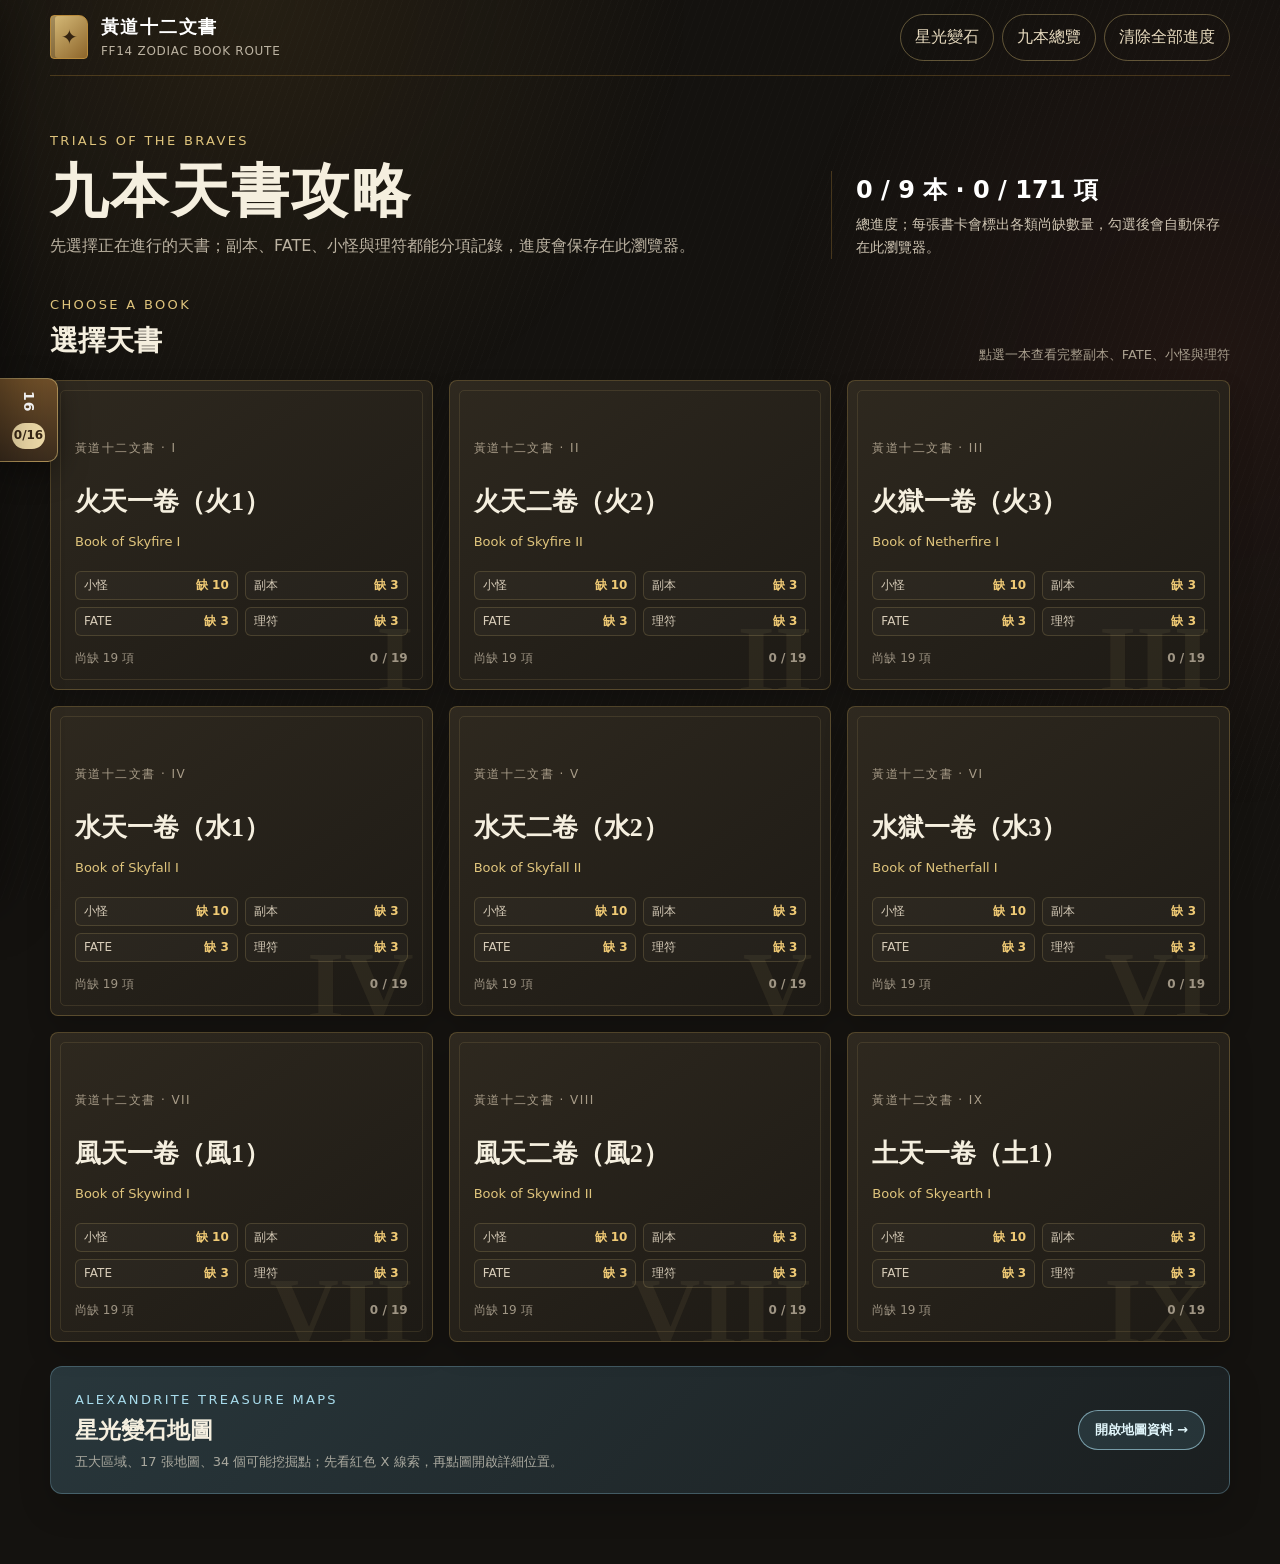
==== commit 69d9f4ce: "Add stone map" ====
--- a/index.html
+++ b/index.html
@@ -4,7 +4,7 @@
   <meta charset="utf-8">
   <meta name="viewport" content="width=device-width,initial-scale=1">
   <meta name="theme-color" content="#171512">
-  <meta name="description" content="FF14 古武黃道十二文書：選書、FATE 座標地圖、副本、討伐與理符推薦順序。">
+  <meta name="description" content="FF14 古武黃道十二文書：選書、FATE 座標地圖、副本、討伐與理符推薦順序，以及星光變石神秘地圖位置。">
   <title>FF14 古武天書攻略</title>
   <link rel="icon" type="image/svg+xml" href="data:image/svg+xml,%3Csvg xmlns='http://www.w3.org/2000/svg' viewBox='0 0 32 32'%3E%3Crect width='32' height='32' rx='7' fill='%23171512'/%3E%3Cpath d='M8 7h12a4 4 0 0 1 4 4v15H11a3 3 0 0 1-3-3V7Z' fill='%23d6b66b'/%3E%3Cpath d='M11 7v16c0-2 2-3 4-3h9' fill='none' stroke='%236b4c24' stroke-width='2'/%3E%3Cpath d='m16 10 1.3 2.7 3 .4-2.2 2.1.6 3-2.7-1.4-2.7 1.4.6-3-2.2-2.1 3-.4Z' fill='%238f2d2b'/%3E%3C/svg%3E">
   <style>
@@ -16,7 +16,7 @@
     .book-grid{display:grid;grid-template-columns:repeat(3,1fr);gap:16px}.book{min-height:310px;padding:24px;position:relative;border:1px solid rgba(202,166,88,.28);border-radius:8px;background:linear-gradient(145deg,rgba(48,42,32,.97),rgba(29,26,21,.98));box-shadow:0 12px 25px rgba(0,0,0,.16);cursor:pointer;text-align:left;color:inherit;overflow:hidden;transition:transform .22s,border-color .22s,box-shadow .22s}.book::before{content:"";position:absolute;inset:9px;border:1px solid rgba(224,197,125,.12);border-radius:5px;pointer-events:none}.book::after{content:attr(data-roman);position:absolute;right:18px;bottom:-19px;color:rgba(224,197,125,.07);font-size:96px;line-height:1;font-weight:700}.book:hover{transform:translateY(-4px);border-color:rgba(224,197,125,.72);box-shadow:var(--shadow)}.book:focus-visible{outline:3px solid var(--gold-2);outline-offset:3px}.book-kicker{font-family:system-ui,sans-serif;color:#a99d89;font-size:12px;letter-spacing:.12em}.book h2{font-size:26px;margin:21px 0 4px;font-weight:600;position:relative;z-index:1}.book .en{color:var(--gold-2);font-family:system-ui,sans-serif;font-size:13px;position:relative;z-index:1}.book-breakdown{display:grid;grid-template-columns:repeat(2,minmax(0,1fr));gap:7px;margin-top:17px;position:relative;z-index:1}.book-stat{display:flex;align-items:center;justify-content:space-between;gap:8px;border:1px solid rgba(224,197,125,.18);border-radius:6px;padding:6px 8px;color:#d8cdb9;background:rgba(255,255,255,.025);font:12px/1.25 system-ui,sans-serif}.book-stat b{color:#f0ca75;font-size:12px}.book-stat.done{color:#aeb8b0;border-color:rgba(109,161,135,.22)}.book-stat.done b{color:#83bc9e}.book-complete-badge{display:none;position:absolute;right:17px;top:16px;border:1px solid rgba(139,205,171,.5);border-radius:999px;padding:4px 9px;background:rgba(73,107,92,.45);color:#d4f3e3;font:700 12px system-ui,sans-serif;z-index:2}.mini-progress{position:absolute;left:24px;right:24px;bottom:24px;z-index:1}.progress-line{height:3px;background:#4b4337;overflow:hidden;border-radius:99px}.progress-line i{display:block;height:100%;width:0;background:linear-gradient(90deg,var(--gold),var(--gold-2));transition:.3s}.progress-copy{display:flex;justify-content:space-between;color:#9f9584;font:12px/1.2 system-ui,sans-serif;margin-top:8px}.book.complete{border-color:rgba(109,161,135,.88);background:linear-gradient(145deg,rgba(50,76,64,.98),rgba(27,45,37,.98));box-shadow:0 16px 38px rgba(31,79,58,.24)}.book.complete::before{border-color:rgba(139,205,171,.25)}.book.complete .book-complete-badge{display:block}.book.complete h2{color:#dbf4e7}.book.complete .progress-line i{background:#83bc9e}.book.complete .progress-copy b{color:#b9e4cf}
     .detail{display:none;padding-bottom:80px}.detail.active{display:block}.detail-head{padding:42px 0 26px;display:flex;align-items:flex-end;justify-content:space-between;gap:20px}.detail-head h1{margin:8px 0 0;font-size:clamp(32px,5vw,52px);font-weight:600}.detail-sub{font-family:system-ui,sans-serif;color:#aba190}.detail-tools{display:flex;gap:8px;flex-wrap:wrap;justify-content:flex-end;align-items:flex-end}.meter{min-width:190px}.meter .progress-copy{font-size:13px}.meter .progress-line{margin-top:8px;height:5px}.bulk{border:1px solid rgba(224,197,125,.45);background:rgba(224,197,125,.08);color:#f1e5ca;border-radius:999px;padding:7px 12px;cursor:pointer;font:700 13px system-ui,sans-serif;white-space:nowrap;transition:.2s}.bulk:hover{background:rgba(224,197,125,.18);border-color:var(--gold-2)}.bulk:focus-visible{outline:3px solid var(--gold-2);outline-offset:2px}.bulk.paper{color:#603f24;border-color:rgba(96,63,36,.28);background:rgba(255,255,255,.28)}.bulk.paper:hover{background:rgba(255,255,255,.58);border-color:rgba(140,52,49,.45)}.bulk.primary{background:#6d5030;border-color:#c9a65b;color:#fff}.bulk.primary:hover{background:#80603a}.section-bar,.stop-head{display:flex;align-items:center;justify-content:space-between;gap:12px}.section-bar{margin-bottom:12px}.section-bar .panel-label{margin:0}.bulk-actions,.route-tools{display:flex;align-items:center;gap:8px;flex-wrap:wrap}.route-tools{justify-content:flex-end}
     .priority{background:linear-gradient(145deg,#eee3cb,#d9c69f);color:var(--ink);border-radius:14px;box-shadow:var(--shadow);overflow:hidden;border:1px solid #dfc98d}.priority-title{padding:24px 28px 20px;border-bottom:1px solid rgba(74,53,30,.18);display:flex;align-items:end;justify-content:space-between;gap:20px}.priority-title h2,.route-head h2{margin:0;font-size:27px}.priority-title p,.route-head p{margin:3px 0 0;color:#766b5b;font:14px system-ui,sans-serif}.priority-grid{display:block}.dungeon-panel{padding:24px 28px;border-bottom:1px solid rgba(74,53,30,.18)}.dungeon-panel .task-list{grid-template-columns:repeat(3,1fr)}.fate-panel{padding:24px 28px}.panel-label{font:700 12px system-ui,sans-serif;letter-spacing:.15em;color:var(--red);text-transform:uppercase;margin-bottom:12px}.task-list{display:grid;gap:9px}.task{display:flex;gap:12px;align-items:flex-start;padding:13px 14px;border:1px solid rgba(67,48,27,.15);border-radius:8px;background:rgba(255,255,255,.26);cursor:pointer;transition:.2s}.task:hover{background:rgba(255,255,255,.5);border-color:rgba(140,52,49,.32)}.task input,.route-task input{appearance:none;width:20px;height:20px;flex:0 0 20px;border-radius:4px;border:1.5px solid #8a7759;background:#fbf5e7;display:grid;place-items:center;margin:2px 0 0}.task input:checked,.route-task input:checked{background:var(--done);border-color:var(--done)}.task input:checked::after,.route-task input:checked::after{content:"✓";color:#fff;font:700 14px system-ui}.task:has(input:checked),.route-task:has(input:checked){opacity:.58}.task:has(input:checked) .task-name,.route-task:has(input:checked) .task-name{text-decoration:line-through}.task-name{display:block;font-weight:700;font-size:16px}.task-meta{display:block;font:13px system-ui,sans-serif;color:#756b5b;margin-top:2px}.boss{color:var(--red);font-weight:600}.fate-cards{display:grid;grid-template-columns:repeat(3,1fr);gap:14px}.fate{border:1px solid rgba(67,48,27,.16);background:rgba(255,255,255,.28);border-radius:9px;overflow:hidden}.map{height:245px;background:#211d17;position:relative;overflow:hidden}.map svg{width:100%;height:100%;display:block}.map-open{display:block;width:100%;height:100%;border:0;padding:0;background:#211d17;cursor:zoom-in;position:relative;color:#fff}.map-open img{width:100%;height:100%;display:block;object-fit:contain}.map-open span{position:absolute;left:8px;bottom:8px;padding:5px 9px;border-radius:999px;background:rgba(18,15,12,.8);color:#fff;font:12px system-ui,sans-serif;box-shadow:0 2px 8px rgba(0,0,0,.25)}.map-open:focus-visible{outline:3px solid var(--gold-2);outline-offset:-3px}.fate-body{padding:12px}.fate-body .task{padding:0;border:0;background:none}.note{font:12px/1.45 system-ui,sans-serif;color:#7a4a3f;margin:8px 0 0 32px}.map-note{display:block;font:12px system-ui,sans-serif;color:#736751;margin-top:10px}
-    .route{margin-top:30px}.route-head{display:flex;justify-content:space-between;align-items:end;margin-bottom:16px;gap:18px}.route-head p{color:#a9a091}.filter{display:flex;align-items:center;gap:8px;color:#c6bcaa;font:14px system-ui,sans-serif;cursor:pointer}.filter input{accent-color:var(--gold)}.route-list{display:grid;gap:13px}.route-stop{display:grid;grid-template-columns:74px minmax(360px,.9fr) minmax(380px,1.1fr);border:1px solid rgba(184,138,59,.24);border-radius:11px;overflow:hidden;background:linear-gradient(110deg,rgba(43,38,30,.97),rgba(31,28,23,.97))}.stop-num{display:grid;place-items:center;border-right:1px solid var(--line);font-size:28px;color:var(--gold-2)}.stop-map{min-height:285px;border-right:1px solid var(--line);background:#211d17}.stop-content{padding:18px 20px}.stop-content h3{margin:0;font-size:19px;color:#f2e9d7}.stop-content h3 span{font:13px system-ui,sans-serif;color:#9d9383;margin-left:8px}.stop-head{margin-bottom:10px}.stop-head .bulk{font-size:12px;padding:6px 10px}.route-tasks{display:grid;grid-template-columns:repeat(2,minmax(0,1fr));gap:7px}.route-task{display:flex;align-items:flex-start;gap:9px;padding:8px 9px;border:1px solid rgba(255,255,255,.07);border-radius:7px;cursor:pointer;background:rgba(255,255,255,.025)}.route-task input{width:18px;height:18px;flex-basis:18px;background:#2b271f;border-color:#87744e}.route-task .task-name{font:600 14px/1.4 system-ui,sans-serif}.route-task .task-meta{font-size:12px;color:#a99f8e}.tag{display:inline-block;color:#d8bd7b;border:1px solid rgba(216,189,123,.3);border-radius:99px;padding:1px 7px;font:11px system-ui,sans-serif;margin-right:5px}.tag.leve{color:#e9b5ae;border-color:rgba(184,91,80,.4)}.empty{padding:34px;text-align:center;color:#a59a87;border:1px dashed var(--line);border-radius:10px;font-family:system-ui,sans-serif}.sources{margin-top:34px;padding-top:22px;border-top:1px solid var(--line);color:#958b7a;font:12px/1.7 system-ui,sans-serif}.sources a{color:#cfb46e}.toast{position:fixed;right:20px;bottom:20px;background:#e8dbc0;color:#30271b;border:1px solid #d3b467;border-radius:10px;padding:12px 16px;box-shadow:var(--shadow);font:14px system-ui,sans-serif;opacity:0;transform:translateY(12px);pointer-events:none;transition:.22s}.toast.show{opacity:1;transform:none}.lightbox{width:min(96vw,1500px);height:min(94vh,1050px);padding:0;border:1px solid #b88a3b;border-radius:12px;background:#14120f;color:#fff;box-shadow:0 30px 90px #000}.lightbox::backdrop{background:rgba(0,0,0,.88);backdrop-filter:blur(4px)}.lightbox figure{height:100%;margin:0;display:grid;grid-template-rows:1fr auto}.lightbox img{width:100%;height:100%;min-height:0;object-fit:contain}.lightbox figcaption{display:flex;justify-content:space-between;align-items:center;gap:16px;padding:12px 16px;background:#211d17;font:14px system-ui,sans-serif}.lightbox-close{border:1px solid #8c7550;border-radius:999px;background:transparent;color:#fff;padding:6px 12px;cursor:pointer}
+    .route{margin-top:30px}.route-head{display:flex;justify-content:space-between;align-items:end;margin-bottom:16px;gap:18px}.route-head p{color:#a9a091}.filter{display:flex;align-items:center;gap:8px;color:#c6bcaa;font:14px system-ui,sans-serif;cursor:pointer}.filter input{accent-color:var(--gold)}.route-list{display:grid;gap:13px}.route-stop{display:grid;grid-template-columns:74px minmax(360px,.9fr) minmax(380px,1.1fr);border:1px solid rgba(184,138,59,.24);border-radius:11px;overflow:hidden;background:linear-gradient(110deg,rgba(43,38,30,.97),rgba(31,28,23,.97))}.stop-num{display:grid;place-items:center;border-right:1px solid var(--line);font-size:28px;color:var(--gold-2)}.stop-map{min-height:285px;border-right:1px solid var(--line);background:#211d17}.stop-content{padding:18px 20px}.stop-content h3{margin:0;font-size:19px;color:#f2e9d7}.stop-content h3 span{font:13px system-ui,sans-serif;color:#9d9383;margin-left:8px}.stop-head{margin-bottom:10px}.stop-head .bulk{font-size:12px;padding:6px 10px}.route-tasks{display:grid;grid-template-columns:repeat(2,minmax(0,1fr));gap:7px}.route-task{display:flex;align-items:flex-start;gap:9px;padding:8px 9px;border:1px solid rgba(255,255,255,.07);border-radius:7px;cursor:pointer;background:rgba(255,255,255,.025)}.route-task input{width:18px;height:18px;flex-basis:18px;background:#2b271f;border-color:#87744e}.route-task .task-name{font:600 14px/1.4 system-ui,sans-serif}.route-task .task-meta{font-size:12px;color:#a99f8e}.tag{display:inline-block;color:#d8bd7b;border:1px solid rgba(216,189,123,.3);border-radius:99px;padding:1px 7px;font:11px system-ui,sans-serif;margin-right:5px}.tag.leve{color:#e9b5ae;border-color:rgba(184,91,80,.4)}.empty{padding:34px;text-align:center;color:#a59a87;border:1px dashed var(--line);border-radius:10px;font-family:system-ui,sans-serif}.sources{margin-top:34px;padding-top:22px;border-top:1px solid var(--line);color:#958b7a;font:12px/1.7 system-ui,sans-serif}.sources a{color:#cfb46e}.toast{position:fixed;right:20px;bottom:20px;background:#e8dbc0;color:#30271b;border:1px solid #d3b467;border-radius:10px;padding:12px 16px;box-shadow:var(--shadow);font:14px system-ui,sans-serif;opacity:0;transform:translateY(12px);pointer-events:none;transition:.22s}.toast.show{opacity:1;transform:none}.lightbox{width:min(96vw,1500px);height:min(94vh,1050px);padding:0;border:1px solid #b88a3b;border-radius:12px;background:#14120f;color:#fff;box-shadow:0 30px 90px #000}.lightbox::backdrop{background:rgba(0,0,0,.88);backdrop-filter:blur(4px)}.lightbox figure{height:100%;margin:0;display:grid;grid-template-rows:minmax(0,1fr) auto}.lightbox-stage{min-height:0;overflow:hidden}.lightbox-single{display:block;width:100%;height:100%;object-fit:contain}.alex-detail-grid{display:none;height:100%;grid-template-columns:minmax(0,1.45fr) minmax(360px,.85fr);gap:10px;padding:10px;background:#100f0d}.lightbox.alex-mode .lightbox-single{display:none}.lightbox.alex-mode .alex-detail-grid{display:grid}.alex-detail-panel{min-height:0;display:grid;grid-template-rows:auto minmax(0,1fr);overflow:hidden;border:1px solid rgba(224,197,125,.24);border-radius:9px;background:#1b1814}.alex-detail-title{display:flex;align-items:center;justify-content:space-between;gap:10px;padding:9px 11px;border-bottom:1px solid rgba(224,197,125,.18);color:#e6d9bd;font:700 13px system-ui,sans-serif}.alex-detail-title span{color:#9f9584;font-size:11px;font-weight:400}.alex-detail-title .clue-toggle{border:1px solid rgba(168,220,236,.42);border-radius:999px;background:rgba(101,159,178,.11);color:#cbeaf2;padding:4px 9px;cursor:pointer;font:700 11px system-ui,sans-serif}.alex-detail-image{min-height:0;position:relative;overflow:hidden;background:#0d0c0a}.alex-detail-image img{display:block;width:100%;height:100%;object-fit:contain}.alex-overview-stage{display:grid;place-items:center;padding:6px}.alex-overview-canvas{position:relative;width:min(100%,82vh);aspect-ratio:1;background:#17130d;box-shadow:0 0 0 1px rgba(224,197,125,.18)}.alex-overview-canvas>img{position:absolute;inset:0;width:100%;height:100%;object-fit:contain}.alex-map-marker{position:absolute;z-index:3;transform:translate(-50%,-50%);font-family:system-ui,sans-serif;filter:drop-shadow(0 3px 5px rgba(0,0,0,.85))}.alex-map-marker .marker-copy{position:absolute;left:50%;top:calc(100% + 8px);transform:translateX(-50%);min-width:max-content;padding:5px 8px;border-radius:6px;background:rgba(12,16,17,.9);border:1px solid rgba(255,255,255,.32);color:#fff;font:700 12px/1.25 system-ui,sans-serif;text-align:center;white-space:nowrap}.alex-map-marker.label-above .marker-copy{top:auto;bottom:calc(100% + 8px)}.alex-map-marker .marker-copy small{display:block;margin-top:2px;color:#b9cad0;font-size:10px;font-weight:500}.alex-treasure-glyph{display:grid;place-items:center;width:38px;height:38px;border:2px solid #fff1dc;border-radius:50%;background:rgba(126,24,23,.82);color:#fff;font:900 34px/30px system-ui,sans-serif;box-shadow:0 0 0 5px rgba(203,55,46,.3),0 0 18px #ff493e}.alex-crystal-glyph{width:28px;height:28px;transform:rotate(45deg);border:3px solid #f7ffff;border-radius:4px;background:linear-gradient(135deg,#e7fbff 4%,#73ddf4 38%,#2b8fbe 72%,#dffaff);box-shadow:0 0 0 4px rgba(65,193,229,.32),0 0 22px #7ce8ff}.alex-crystal-marker .marker-copy{border-color:rgba(126,229,255,.62);background:rgba(8,33,43,.92);color:#ddfaff}.alex-detail-overview .alex-detail-image::after{content:"紅色 X＝藏寶點　藍白菱形＝最近大水晶";position:absolute;left:10px;bottom:10px;padding:6px 9px;border-radius:999px;background:rgba(15,13,10,.84);color:#f1dfb4;font:12px system-ui,sans-serif;box-shadow:0 2px 10px rgba(0,0,0,.35);z-index:5}.alex-detail-side{min-height:0;display:grid;grid-template-rows:1fr 1fr;gap:10px}.alex-detail-clue img{object-fit:contain}.alex-detail-scene img{object-fit:cover;transform:scale(1.18)}.alex-detail-scene img[data-layout="wide"]{object-position:right center}.alex-detail-scene img[data-layout="tall"]{object-position:left bottom}.lightbox figcaption{display:flex;justify-content:space-between;align-items:center;gap:16px;padding:12px 16px;background:#211d17;font:14px system-ui,sans-serif}.lightbox-caption-copy{display:grid;gap:2px}.lightbox-caption-copy small{color:#a99f8e;font-size:11px}.lightbox-close{border:1px solid #8c7550;border-radius:999px;background:transparent;color:#fff;padding:6px 12px;cursor:pointer}
     .planner{display:none;padding:42px 0 80px}.planner.active{display:block}.planner-hero{display:flex;align-items:end;justify-content:space-between;gap:28px;margin-bottom:28px}.planner-hero h1{margin:8px 0 6px;font-size:clamp(32px,5vw,52px);font-weight:600}.planner-hero p{margin:0;color:#aba190;font-family:system-ui,sans-serif;max-width:720px}.planner-total{min-width:185px;border-left:1px solid var(--line);padding-left:22px;color:#b8ad9a;font:14px system-ui,sans-serif}.planner-total strong{display:block;color:#fff;font-size:25px}.planner-panel{margin-top:20px;border:1px solid rgba(184,138,59,.27);border-radius:12px;background:linear-gradient(145deg,rgba(43,38,30,.98),rgba(28,25,21,.98));box-shadow:0 14px 34px rgba(0,0,0,.18);overflow:hidden}.planner-section-head{padding:20px 22px;border-bottom:1px solid var(--line);display:flex;align-items:end;justify-content:space-between;gap:18px}.planner-section-head h2{margin:0;font-size:24px}.planner-section-head p{margin:2px 0 0;color:#a99f8e;font:13px system-ui,sans-serif}.planner-book-grid{display:grid;grid-template-columns:repeat(3,1fr);gap:12px;padding:16px}.planner-book{--element:#b88a3b;border:1px solid rgba(255,255,255,.08);border-top:3px solid var(--element);border-radius:9px;background:rgba(255,255,255,.025);padding:15px}.planner-book.fire{--element:#b85b50}.planner-book.water{--element:#70a8c0}.planner-book.wind{--element:#75a27e}.planner-book.earth{--element:#c6a65d}.planner-book-head{display:flex;align-items:center;justify-content:space-between;gap:10px;margin-bottom:11px}.planner-book-head h3{margin:0;font-size:19px}.book-link{border:0;background:transparent;color:var(--gold-2);padding:2px 0;cursor:pointer;font:12px system-ui,sans-serif}.book-link:hover{text-decoration:underline}.planner-task{display:flex;align-items:flex-start;gap:9px;padding:9px 0;border-top:1px solid rgba(255,255,255,.06);cursor:pointer}.planner-task input{appearance:none;width:18px;height:18px;flex:0 0 18px;border-radius:4px;border:1.5px solid #87744e;background:#2b271f;display:grid;place-items:center;margin:2px 0 0}.planner-task input:checked{background:var(--done);border-color:var(--done)}.planner-task input:checked::after{content:"✓";color:#fff;font:700 13px system-ui}.planner-task:has(input:checked){opacity:.55}.planner-task:has(input:checked) .planner-task-name{text-decoration:line-through}.planner-task-name{display:block;font:600 14px/1.45 system-ui,sans-serif}.planner-task-meta{display:block;color:#9f9584;font:12px/1.4 system-ui,sans-serif;margin-top:1px}.qty{display:inline-grid;place-items:center;min-width:25px;height:20px;margin-right:7px;border:1px solid rgba(224,197,125,.3);border-radius:999px;color:var(--gold-2);font:700 11px system-ui,sans-serif}.quest-grid{display:grid;grid-template-columns:repeat(2,1fr);gap:14px;padding:16px}.quest-card{border:1px solid rgba(255,255,255,.08);border-radius:9px;background:rgba(255,255,255,.025);padding:17px}.quest-card.complete{border-color:rgba(109,161,135,.65);background:rgba(73,107,92,.13)}.quest-title{display:flex;align-items:center;justify-content:space-between;gap:12px;margin-bottom:8px}.quest-title h3{margin:0;font-size:20px}.quest-count{color:#b8ad9a;font:12px system-ui,sans-serif}.quest-card.complete .quest-count{color:#9bd0b5}.merge-timeline{padding:16px 22px 22px}.merge-step{display:grid;grid-template-columns:38px minmax(220px,.8fr) 1.2fr;gap:12px;align-items:center;padding:10px 0;border-bottom:1px solid rgba(255,255,255,.07)}.merge-step:last-child{border-bottom:0}.merge-num{width:29px;height:29px;display:grid;place-items:center;border:1px solid rgba(224,197,125,.35);border-radius:50%;color:var(--gold-2);font:700 12px system-ui,sans-serif}.merge-action{font:700 15px system-ui,sans-serif}.merge-action.book-step{color:#f2dfaa}.merge-result{display:flex;flex-wrap:wrap;gap:6px}.progress-pill{border:1px solid rgba(216,189,123,.25);border-radius:999px;padding:4px 9px;color:#cfc4b1;background:rgba(255,255,255,.03);font:12px system-ui,sans-serif}.reference-grid{display:grid;grid-template-columns:1fr 1fr;gap:20px}.compact-list,.crystal-list{padding:10px 20px 18px;margin:0;list-style:none}.compact-list li,.crystal-list li{display:flex;gap:12px;align-items:flex-start;padding:9px 0;border-bottom:1px solid rgba(255,255,255,.06);font:14px/1.45 system-ui,sans-serif}.compact-list li:last-child,.crystal-list li:last-child{border-bottom:0}.list-num{color:var(--gold-2);min-width:22px}.crystal-name{color:#e1c77f;min-width:105px}.planner-note{margin-top:20px;padding:15px 18px;border-left:3px solid var(--gold);background:rgba(184,138,59,.08);color:#b8ad9a;font:13px/1.65 system-ui,sans-serif}
     .book-list-head{display:flex;align-items:end;justify-content:space-between;gap:18px;margin:8px 0 16px}.book-list-head h2{margin:2px 0 0;font-size:28px}.book-list-head>span{color:#a99f8e;font:13px system-ui,sans-serif}.fate-place{display:flex;align-items:flex-start;justify-content:space-between;gap:10px;margin-bottom:11px;padding-bottom:10px;border-bottom:1px solid rgba(84,60,32,.18)}.fate-place-label{display:block;color:#8c3431;font:700 12px system-ui,sans-serif;letter-spacing:.08em}.fate-place-name{display:block;color:#32271a;font:700 18px/1.35 system-ui,sans-serif}.fate-place-en{display:block;color:#756b5b;font:12px system-ui,sans-serif}.fate-jump{flex:0 0 auto;border:1px solid rgba(140,52,49,.38);border-radius:999px;background:rgba(140,52,49,.08);color:#71312f;padding:7px 10px;cursor:pointer;font:700 12px system-ui,sans-serif}.fate-jump:hover{background:rgba(140,52,49,.16)}.fate-route-note{grid-column:1/-1;border:1px dashed rgba(224,197,125,.26);border-radius:7px;padding:8px 10px;color:#c8b991;background:rgba(184,138,59,.055);font:13px/1.45 system-ui,sans-serif}.fate-route-note b{color:#e0c57d}.route-stop.jump-flash{animation:route-flash 1.6s ease}@keyframes route-flash{0%,100%{box-shadow:none}25%{border-color:#e0c57d;box-shadow:0 0 0 4px rgba(224,197,125,.22)}}
     body.drawer-open{overflow:hidden}.drawer-tab{position:fixed;left:0;top:42%;z-index:40;width:58px;border:1px solid rgba(224,197,125,.55);border-left:0;border-radius:0 10px 10px 0;background:linear-gradient(180deg,#6f4f29,#3b2c1d);color:#fff;padding:12px 8px;box-shadow:0 10px 30px rgba(0,0,0,.38);cursor:pointer;font:700 14px/1.3 system-ui,sans-serif;writing-mode:vertical-rl;letter-spacing:.08em}.drawer-tab strong{display:inline-grid;place-items:center;min-width:24px;margin-top:8px;border-radius:999px;background:#f0dca9;color:#382715;padding:5px 2px;font-size:12px;writing-mode:horizontal-tb;letter-spacing:0}.drawer-tab:hover{background:linear-gradient(180deg,#856033,#483322)}.drawer-backdrop{position:fixed;inset:0;z-index:41;background:rgba(0,0,0,.5);opacity:0;pointer-events:none;transition:.22s}.drawer-backdrop.open{opacity:1;pointer-events:auto}.quest-drawer{position:fixed;left:0;top:0;bottom:0;z-index:42;width:min(410px,92vw);background:#1d1a16;border-right:1px solid rgba(224,197,125,.42);box-shadow:20px 0 55px rgba(0,0,0,.45);transform:translateX(-103%);transition:transform .24s ease;overflow-y:auto;overscroll-behavior:contain}.quest-drawer.open{transform:none}.drawer-head{position:sticky;top:0;z-index:2;display:flex;align-items:center;justify-content:space-between;gap:12px;padding:18px 18px 15px;background:rgba(29,26,22,.96);backdrop-filter:blur(8px);border-bottom:1px solid var(--line)}.drawer-head h2{margin:2px 0 0;font-size:22px}.drawer-head p{margin:0;color:#aaa08f;font:13px system-ui,sans-serif}.drawer-close{width:38px;height:38px;border:1px solid rgba(224,197,125,.35);border-radius:50%;background:transparent;color:#fff;cursor:pointer;font:22px/1 system-ui,sans-serif}.drawer-progress{padding:14px 18px;border-bottom:1px solid rgba(255,255,255,.07);color:#bdb2a0;font:13px system-ui,sans-serif}.drawer-progress strong{display:block;color:#fff;font-size:20px}.drawer-section{border-bottom:1px solid rgba(255,255,255,.08)}.drawer-section>summary{list-style:none;display:flex;align-items:center;justify-content:space-between;padding:14px 18px;color:#eadcbf;cursor:pointer;font:700 15px system-ui,sans-serif}.drawer-section>summary::-webkit-details-marker{display:none}.drawer-section>summary::after{content:"＋";color:var(--gold-2)}.drawer-section[open]>summary::after{content:"－"}.drawer-route{display:grid;gap:9px;padding:0 18px 18px}.drawer-route .route-node{position:relative;width:100%;min-height:0;border:1px solid rgba(255,255,255,.12);border-radius:8px;background:rgba(255,255,255,.035);color:#eee4d2;padding:9px 10px 9px 43px;text-align:left}.drawer-route .route-node.book-node{border-color:rgba(224,197,125,.38);background:rgba(184,138,59,.09);cursor:pointer}.drawer-route .route-node.complete{border-color:rgba(109,161,135,.7);background:rgba(73,107,92,.18)}.drawer-route .route-node.complete::before{content:"✓";position:absolute;right:10px;top:10px;color:#9bd0b5;font-weight:700}.route-index{position:absolute;left:10px;top:11px;width:23px;height:23px;display:grid;place-items:center;border:1px solid rgba(224,197,125,.3);border-radius:50%;color:var(--gold-2);font:700 11px system-ui,sans-serif}.route-kind{display:block;color:#a99f8e;font:11px system-ui,sans-serif}.route-name{display:block;font:700 14px/1.35 system-ui,sans-serif}.route-effect{display:flex;flex-wrap:wrap;gap:4px;margin-top:4px}.route-effect span{border-radius:999px;background:rgba(255,255,255,.06);color:#c9bcaa;padding:2px 6px;font:11px system-ui,sans-serif}.turnin-rule{margin:0 18px 15px;padding:11px 12px;border-left:3px solid var(--red-2);background:rgba(184,91,80,.09);color:#c8bcaa;font:13px/1.55 system-ui,sans-serif}.turnin-rule b{color:#f0d6b0}.home-quest-grid{display:grid;grid-template-columns:1fr;gap:10px;padding:0 18px 18px}.quest-card{border:1px solid rgba(255,255,255,.08);border-radius:9px;background:rgba(255,255,255,.025);padding:13px}.quest-card.complete{border-color:rgba(109,161,135,.65);background:rgba(73,107,92,.13)}.quest-title{display:flex;align-items:center;justify-content:space-between;gap:10px}.quest-title h3{margin:0;font-size:17px}.quest-count{color:#b8ad9a;font:12px system-ui,sans-serif}.quest-round{margin-top:9px;border:1px solid rgba(255,255,255,.09);border-radius:8px;padding:9px 10px;background:rgba(255,255,255,.025)}.quest-round.complete{border-color:rgba(109,161,135,.55);background:rgba(73,107,92,.12)}.round-head{display:flex;align-items:center;justify-content:space-between;gap:10px}.round-head b{color:#e0c57d;font:700 13px system-ui,sans-serif}.round-status{color:#a99f8e;font:12px system-ui,sans-serif}.quest-round.complete .round-status,.quest-card.complete .quest-count{color:#9bd0b5}.round-turnin{margin:5px 0 0 27px;color:#a99f8e;font:11px system-ui,sans-serif}.quest-round.complete .round-turnin{color:#9bd0b5}.quest-round .planner-task:first-of-type{border-top:0}.toast{bottom:76px}.to-top{position:fixed;right:20px;bottom:22px;z-index:35;display:flex;align-items:center;gap:7px;border:1px solid rgba(224,197,125,.55);border-radius:999px;background:#2d271e;color:#fff;padding:9px 13px;box-shadow:0 10px 28px rgba(0,0,0,.35);cursor:pointer;font:700 13px system-ui,sans-serif;opacity:0;transform:translateY(12px);pointer-events:none;transition:.2s}.to-top.visible{opacity:1;transform:none;pointer-events:auto}.to-top:hover{background:#493a27;border-color:var(--gold-2)}
@@ -31,16 +31,26 @@
     .timeline-dungeon{position:relative;display:flex;align-items:flex-start;gap:10px;min-width:0;border:1px solid rgba(224,197,125,.16);border-radius:9px;background:rgba(255,255,255,.035);padding:10px 11px;cursor:pointer}.timeline-dungeon::before{content:"";position:absolute;left:-19px;top:50%;width:9px;height:9px;transform:translateY(-50%);border:2px solid #d9bd75;border-radius:50%;background:#1d1a16}.timeline-dungeon:hover{border-color:rgba(224,197,125,.5);background:rgba(255,255,255,.065)}.timeline-dungeon input{appearance:none;width:19px;height:19px;flex:0 0 19px;margin:2px 0 0;border:1.5px solid #917c55;border-radius:4px;background:#28231c;display:grid;place-items:center}.timeline-dungeon input:checked{background:var(--done);border-color:#72a58d}.timeline-dungeon input:checked::after{content:"✓";color:#fff;font:700 13px system-ui}.timeline-dungeon-name{display:block;color:#f2ead9;font:700 14px/1.4 system-ui,sans-serif}.timeline-dungeon-sub{display:block;color:#978e80;font:11px/1.35 system-ui,sans-serif;margin-top:2px}
     .timeline-books{display:flex;flex-wrap:wrap;gap:5px}.timeline-book{border:1px solid rgba(224,197,125,.42);border-radius:999px;background:rgba(184,138,59,.12);color:#f0dca9;padding:4px 7px;cursor:pointer;font:700 11px system-ui,sans-serif}.timeline-book:hover{background:rgba(184,138,59,.25)}.timeline-book.later{border-color:rgba(255,255,255,.12);background:rgba(255,255,255,.035);color:#918879}.timeline-none{color:#71695e;font:12px system-ui,sans-serif}
     .timeline-checkpoint-mini{color:#81786b;font:11px/1.35 system-ui,sans-serif}.timeline-checkpoint-mini.ready{color:#f2c46d;font-weight:800}.turnin-checkpoint{margin:5px 0 8px 106px;border:1px solid rgba(184,91,80,.3);border-radius:10px;background:rgba(184,91,80,.075);overflow:hidden}.turnin-checkpoint label{display:flex;align-items:center;gap:11px;padding:11px 13px;cursor:pointer}.turnin-checkpoint input{appearance:none;width:21px;height:21px;flex:0 0 21px;border:1.5px solid #a16459;border-radius:50%;background:#2b211d;display:grid;place-items:center}.turnin-checkpoint input:checked{background:var(--done);border-color:#79aa91}.turnin-checkpoint input:checked::after{content:"✓";color:#fff;font:700 13px system-ui}.turnin-copy strong{display:block;color:#d7b2a9;font:800 13px system-ui,sans-serif}.turnin-copy span{display:block;color:#8f817a;font:11px system-ui,sans-serif}.turnin-checkpoint.ready{border-color:#e5b54f;background:linear-gradient(90deg,rgba(184,91,80,.24),rgba(184,138,59,.16));box-shadow:0 0 0 2px rgba(229,181,79,.08),0 8px 22px rgba(0,0,0,.22)}.turnin-checkpoint.ready .turnin-copy strong{color:#ffd77d}.turnin-checkpoint.done{border-color:rgba(109,161,135,.48);background:rgba(73,107,92,.13)}.turnin-checkpoint.done .turnin-copy strong{color:#9bd0b5}.timeline-seq{position:absolute;right:6px;top:3px;color:rgba(224,197,125,.25);font:700 10px system-ui,sans-serif}
-    @media(max-width:900px){.intro{grid-template-columns:1fr}.legend{border-left:0;border-top:1px solid var(--line);padding:18px 0 0}.book-grid{grid-template-columns:repeat(2,1fr)}.dungeon-panel .task-list{grid-template-columns:1fr}.fate-cards{grid-template-columns:1fr}.fate{display:grid;grid-template-columns:minmax(280px,1.1fr) 1fr}.map{height:260px}.route-stop{grid-template-columns:58px minmax(300px,.9fr) 1.1fr}.route-tasks{grid-template-columns:1fr}.planner-book-grid{grid-template-columns:repeat(2,1fr)}.reference-grid{grid-template-columns:1fr}}
-    @media(max-width:640px){.shell{width:min(100% - 22px,1180px)}.topbar{min-height:68px}.brand span{display:none}.bookcase{padding-top:34px}.book-grid{grid-template-columns:1fr}.book{min-height:190px}.detail-head,.priority-title,.route-head,.planner-hero,.book-list-head{align-items:flex-start;flex-direction:column}.detail-tools,.route-tools{justify-content:flex-start}.priority-title,.dungeon-panel,.fate-panel{padding:20px}.fate{display:block}.map{height:260px}.fate-place{align-items:stretch;flex-direction:column}.fate-jump{align-self:flex-start}.route-stop{grid-template-columns:46px 1fr}.stop-map{grid-column:2;height:260px;border-right:0;border-bottom:1px solid var(--line)}.stop-content{grid-column:2}.stop-num{grid-row:1 / span 2}.route-tasks{grid-template-columns:1fr}.stop-head{align-items:flex-start;flex-direction:column}.top-actions #clearAll{display:none}.top-actions .ghost{padding:7px 9px;font-size:12px}.planner-book-grid,.quest-grid{grid-template-columns:1fr}.planner-section-head{align-items:flex-start;flex-direction:column}.planner-total{border-left:0;border-top:1px solid var(--line);padding:14px 0 0}.merge-step{grid-template-columns:34px 1fr}.merge-result{grid-column:2}.drawer-tab{top:auto;bottom:82px;width:auto;writing-mode:horizontal-tb;padding:10px 12px}.drawer-tab strong{display:inline-flex;margin:0 0 0 6px;padding:3px 7px}.to-top{right:12px;bottom:18px}.to-top span{display:none}.lightbox{width:100vw;height:100vh;max-width:none;max-height:none;border:0;border-radius:0}.quest-drawer{width:100vw}.timeline-guide,.timeline-row{grid-template-columns:72px minmax(155px,1fr) 74px;gap:7px}.timeline-guide span:last-child,.timeline-checkpoint-mini{display:none}.timeline-guide{top:84px;padding-inline:12px}.dungeon-timeline{padding-inline:12px}.dungeon-timeline::before{left:100px}.timeline-dungeon::before{left:-16px}.timeline-book{padding:3px 6px}.turnin-checkpoint{margin-left:79px}.turnin-rule{margin-inline:12px}.timeline-quest{font-size:11px}}
-    @media(max-width:640px){.book{min-height:300px}}
+    .turnin-checkpoint.locked{border-style:dashed;opacity:.62}.turnin-checkpoint.locked label{cursor:not-allowed}.turnin-checkpoint input:disabled{cursor:not-allowed;filter:saturate(.35)}
+    .level-badge{display:inline-flex;align-items:center;margin-right:7px;border:1px solid rgba(140,52,49,.32);border-radius:999px;background:rgba(140,52,49,.08);color:#793b36;padding:1px 7px;font:800 11px system-ui,sans-serif}.timeline-level{display:inline-block;margin-top:4px;color:#e2c982;font:700 11px system-ui,sans-serif}
+    .priority .task:has(input:checked){opacity:1;border-color:rgba(73,107,92,.42);background:rgba(73,107,92,.14)}.priority .task:has(input:checked) .task-name{color:#42614f}.route-task:has(input:checked){opacity:1;border-color:rgba(109,161,135,.42);background:rgba(73,107,92,.2)}.route-task:has(input:checked) .task-name{color:#a9d8bf}.route-stop.complete{border-color:rgba(109,161,135,.78);background:linear-gradient(110deg,rgba(43,70,57,.97),rgba(27,47,38,.97));box-shadow:0 12px 30px rgba(25,72,51,.18)}.route-stop.complete .stop-num{color:#a8d7bd;background:rgba(73,107,92,.12)}.route-stop.complete .stop-content h3{color:#c9ead8}.route-stop.complete .bulk{border-color:rgba(139,205,171,.48);color:#bce2ce;background:rgba(73,107,92,.24)}
+    .alex-entry{margin-top:24px;display:flex;align-items:center;justify-content:space-between;gap:22px;padding:22px 24px;border:1px solid rgba(119,165,183,.38);border-radius:12px;background:linear-gradient(135deg,rgba(42,57,62,.96),rgba(27,31,32,.98));box-shadow:0 14px 32px rgba(0,0,0,.17)}.alex-entry h2{margin:2px 0 3px;font-size:23px}.alex-entry p{margin:0;color:#aaa99f;font:13px system-ui,sans-serif}.alex-entry .eyebrow{color:#a8dcec}.alex-open{flex:0 0 auto;border:1px solid rgba(168,220,236,.62);border-radius:999px;background:rgba(101,159,178,.16);color:#e1f6fb;padding:10px 16px;cursor:pointer;font:700 13px system-ui,sans-serif}.alex-open:hover{background:rgba(101,159,178,.28);border-color:#b8e8f5}.alexandrite{display:none;padding:42px 0 80px}.alexandrite.active{display:block}.alex-view .drawer-tab{display:none}.alex-head{display:flex;align-items:flex-end;justify-content:space-between;gap:26px;margin-bottom:26px}.alex-head h1{margin:7px 0 5px;font-size:clamp(34px,5vw,54px);font-weight:600}.alex-head p{margin:0;max-width:680px;color:#aba190;font:14px/1.65 system-ui,sans-serif}.alex-summary{min-width:180px;padding-left:22px;border-left:1px solid var(--line);color:#a9a091;font:13px system-ui,sans-serif}.alex-summary strong{display:block;color:#d8f2f8;font-size:25px}.alex-region-tabs{display:grid;grid-template-columns:repeat(5,minmax(0,1fr));gap:8px;margin-bottom:12px}.alex-region-tab,.alex-zone-tab{border:1px solid rgba(224,197,125,.27);background:rgba(255,255,255,.025);color:#d3c9b7;cursor:pointer;font-family:system-ui,sans-serif;transition:.18s}.alex-region-tab{min-height:62px;border-radius:9px;padding:9px}.alex-region-tab b,.alex-region-tab span{display:block}.alex-region-tab span{margin-top:2px;color:#918777;font-size:11px}.alex-region-tab:hover,.alex-zone-tab:hover{border-color:rgba(224,197,125,.65);background:rgba(224,197,125,.08)}.alex-region-tab.active{border-color:#a8dcec;background:linear-gradient(135deg,rgba(72,116,130,.52),rgba(42,70,79,.58));color:#fff;box-shadow:inset 0 -2px #a8dcec}.alex-region-tab.active span{color:#c2dce3}.alex-zone-bar{display:flex;gap:7px;overflow-x:auto;padding:5px 2px 14px;scrollbar-width:thin}.alex-zone-tab{flex:0 0 auto;border-radius:999px;padding:7px 12px;font-size:12px}.alex-zone-tab.active{border-color:var(--gold-2);background:#72542f;color:#fff}.alex-zone-panel{overflow:hidden;border:1px solid rgba(184,138,59,.28);border-radius:13px;background:linear-gradient(145deg,rgba(42,37,30,.98),rgba(27,24,20,.98));box-shadow:var(--shadow)}.alex-zone-head{display:flex;align-items:flex-end;justify-content:space-between;gap:18px;padding:20px 22px;border-bottom:1px solid var(--line)}.alex-zone-head h2{margin:2px 0 0;font-size:26px}.alex-zone-head>span{color:#a7cfda;font:700 13px system-ui,sans-serif}.alex-map-grid{display:grid;grid-template-columns:repeat(2,minmax(0,1fr));gap:14px;padding:16px}.alex-map-card{overflow:hidden;border:1px solid rgba(255,255,255,.1);border-radius:10px;background:#1d1a16;color:inherit;padding:0;text-align:left;cursor:zoom-in;transition:transform .18s,border-color .18s,box-shadow .18s}.alex-map-card:hover{transform:translateY(-3px);border-color:rgba(168,220,236,.65);box-shadow:0 13px 30px rgba(0,0,0,.3)}.alex-map-card:focus-visible{outline:3px solid #a8dcec;outline-offset:2px}.alex-map-image{display:block;height:350px;background:#111}.alex-map-image img{display:block;width:100%;height:100%;object-fit:contain}.alex-map-copy{display:grid;grid-template-columns:1fr auto;gap:2px 14px;align-items:center;padding:13px 15px;border-top:1px solid rgba(255,255,255,.08)}.alex-map-copy b{font-size:16px}.alex-map-copy>span{color:#b8dfe9;font:700 14px system-ui,sans-serif}.alex-map-copy em{grid-column:1/-1;color:#978d7d;font:normal 12px system-ui,sans-serif}.alex-note{margin:0 16px 16px;padding:11px 13px;border-left:3px solid #78aebd;background:rgba(83,137,153,.09);color:#aeb7b7;font:12px/1.6 system-ui,sans-serif}
+    .sticky-priority{position:fixed;inset:0 0 auto;z-index:38;border-bottom:1px solid rgba(224,197,125,.42);background:rgba(24,21,17,.96);box-shadow:0 12px 34px rgba(0,0,0,.42);backdrop-filter:blur(12px);opacity:0;transform:translateY(-105%);pointer-events:none;transition:transform .22s ease,opacity .18s ease}.sticky-priority.visible{opacity:1;transform:none;pointer-events:auto}.sticky-priority-inner{display:grid;grid-template-columns:118px 1fr;gap:16px;align-items:center;padding-block:10px}.sticky-book{padding-right:14px;border-right:1px solid rgba(224,197,125,.24)}.sticky-book>span{display:block;color:#978d7d;font:12px system-ui,sans-serif}.sticky-book strong{display:block;color:#f1dfb4;font:700 15px/1.35 system-ui,sans-serif;white-space:nowrap}.sticky-book-name,.sticky-book-code{display:block}.sticky-book-code{color:#b7a77f;font-size:12px}.sticky-groups{display:grid;grid-template-columns:1fr 1fr;gap:12px}.sticky-group{min-width:0}.sticky-group-head{display:flex;align-items:center;justify-content:space-between;margin-bottom:5px;color:#a99f8f;font:700 12px system-ui,sans-serif}.sticky-group-head b{color:#e4cb8a;font-size:13px}.sticky-items{display:grid;grid-template-columns:repeat(3,minmax(0,1fr));gap:6px}.sticky-item{display:flex;align-items:flex-start;gap:7px;min-width:0;padding:7px 8px;border:1px solid rgba(255,255,255,.1);border-radius:7px;background:rgba(255,255,255,.035);cursor:pointer}.sticky-item:hover{border-color:rgba(224,197,125,.42);background:rgba(255,255,255,.07)}.sticky-item input{appearance:none;width:17px;height:17px;flex:0 0 17px;margin:2px 0 0;border:1.5px solid #8f7952;border-radius:4px;background:#28231c;display:grid;place-items:center}.sticky-item input:checked{background:var(--done);border-color:#79aa91}.sticky-item input:checked::after{content:"✓";color:#fff;font:700 12px system-ui}.sticky-item:has(input:checked){border-color:rgba(109,161,135,.42);background:rgba(73,107,92,.16)}.sticky-item:has(input:checked) .sticky-name{text-decoration:line-through;color:#a7cdb9}.sticky-copy{min-width:0}.sticky-name{display:block;overflow:hidden;color:#eee5d3;font:700 12px/1.35 system-ui,sans-serif;text-overflow:ellipsis;white-space:nowrap}.sticky-meta{display:block;overflow:hidden;color:#918779;font:11px/1.35 system-ui,sans-serif;text-overflow:ellipsis;white-space:nowrap}.sticky-empty{display:grid;place-items:center;min-height:46px;border:1px dashed rgba(109,161,135,.38);border-radius:7px;color:#9fc9b3;font:700 12px system-ui,sans-serif}.route-stop{scroll-margin-top:145px}
+    .alex-route-arrow{position:absolute;inset:0;width:100%;height:100%;z-index:2;overflow:visible;pointer-events:none;filter:drop-shadow(0 2px 2px rgba(0,0,0,.85))}.alex-flag-glyph{display:block;width:48px;height:48px;object-fit:contain}.alex-crystal-marker{padding:5px;border:3px solid #ff3f35;border-radius:8px;background:rgba(28,11,8,.34);box-shadow:0 0 0 3px rgba(255,255,255,.78),0 0 0 7px rgba(255,45,36,.38),0 0 18px rgba(255,49,38,.8)}.alex-crystal-glyph{display:block;width:44px;height:44px;object-fit:contain;transform:none;border:0;border-radius:0;background:none;box-shadow:none}.alex-crystal-marker .marker-copy{border-color:rgba(255,90,77,.74);background:rgba(54,15,11,.94);color:#fff1ec}
+    .alex-detail-overview .alex-detail-image::after{content:"紅框大水晶＝起點　紅旗＝藏寶終點"}
+    .alex-detail-scene .alex-local-stage{position:relative;width:100%;height:100%;overflow:hidden;background:#0d0c0a}.alex-detail-scene .alex-local-stage>img{position:absolute;display:block;max-width:none;max-height:none;object-fit:fill;transform:none}.alex-local-flag{display:none;position:absolute;z-index:4;transform:translate(-28%,-82%);filter:drop-shadow(0 3px 3px rgba(0,0,0,.92))}.alex-local-flag.visible{display:block}.alex-local-flag img{display:block;width:46px!important;height:46px!important;object-fit:contain!important}.alex-local-flag::after{content:"藏寶終點";position:absolute;left:28%;top:calc(100% - 3px);transform:translateX(-50%);min-width:max-content;padding:3px 7px;border:1px solid rgba(255,94,80,.72);border-radius:999px;background:rgba(55,12,9,.9);color:#fff4ed;font:700 10px system-ui,sans-serif;white-space:nowrap}
+    @media(max-width:900px){.intro{grid-template-columns:1fr}.legend{border-left:0;border-top:1px solid var(--line);padding:18px 0 0}.book-grid{grid-template-columns:repeat(2,1fr)}.dungeon-panel .task-list{grid-template-columns:1fr}.fate-cards{grid-template-columns:1fr}.fate{display:grid;grid-template-columns:minmax(280px,1.1fr) 1fr}.map{height:260px}.route-stop{grid-template-columns:58px minmax(300px,.9fr) 1.1fr}.route-tasks{grid-template-columns:1fr}.planner-book-grid{grid-template-columns:repeat(2,1fr)}.reference-grid{grid-template-columns:1fr}.alex-region-tabs{grid-template-columns:repeat(3,1fr)}.alex-map-image{height:300px}}
+    @media(max-width:640px){.shell{width:min(100% - 22px,1180px)}.topbar{min-height:68px}.brand span{display:none}.bookcase{padding-top:34px}.book-grid{grid-template-columns:1fr}.book{min-height:190px}.detail-head,.priority-title,.route-head,.planner-hero,.book-list-head{align-items:flex-start;flex-direction:column}.detail-tools,.route-tools{justify-content:flex-start}.priority-title,.dungeon-panel,.fate-panel{padding:20px}.fate{display:block}.map{height:260px}.fate-place{align-items:stretch;flex-direction:column}.fate-jump{align-self:flex-start}.route-stop{grid-template-columns:46px 1fr;scroll-margin-top:205px}.stop-map{grid-column:2;height:260px;border-right:0;border-bottom:1px solid var(--line)}.stop-content{grid-column:2}.stop-num{grid-row:1 / span 2}.route-tasks{grid-template-columns:1fr}.stop-head{align-items:flex-start;flex-direction:column}.top-actions #clearAll{display:none}.top-actions .ghost{padding:7px 9px;font-size:12px}.planner-book-grid,.quest-grid{grid-template-columns:1fr}.planner-section-head{align-items:flex-start;flex-direction:column}.planner-total{border-left:0;border-top:1px solid var(--line);padding:14px 0 0}.merge-step{grid-template-columns:34px 1fr}.merge-result{grid-column:2}.drawer-tab{top:auto;bottom:82px;width:auto;writing-mode:horizontal-tb;padding:10px 12px}.drawer-tab strong{display:inline-flex;margin:0 0 0 6px;padding:3px 7px}.to-top{right:12px;bottom:18px}.to-top span{display:none}.lightbox{width:100vw;height:100vh;max-width:none;max-height:none;border:0;border-radius:0}.quest-drawer{width:100vw}.timeline-guide,.timeline-row{grid-template-columns:72px minmax(155px,1fr) 74px;gap:7px}.timeline-guide span:last-child,.timeline-checkpoint-mini{display:none}.timeline-guide{top:84px;padding-inline:12px}.dungeon-timeline{padding-inline:12px}.dungeon-timeline::before{left:100px}.timeline-dungeon::before{left:-16px}.timeline-book{padding:3px 6px}.turnin-checkpoint{margin-left:79px}.turnin-rule{margin-inline:12px}.timeline-quest{font-size:11px}.sticky-priority-inner{display:block;padding-block:7px}.sticky-book{display:flex;align-items:center;gap:8px;margin-bottom:6px;padding:0;border:0}.sticky-book span{font-size:11px}.sticky-book strong{font-size:13px}.sticky-groups{display:block}.sticky-group{display:grid;grid-template-columns:46px minmax(0,1fr);align-items:center;margin-top:5px}.sticky-group-head{display:block;margin:0;font-size:11px}.sticky-group-head span{display:none}.sticky-items{display:flex;gap:5px;overflow-x:auto;scrollbar-width:none}.sticky-items::-webkit-scrollbar{display:none}.sticky-item{min-width:158px;padding:6px 7px}.sticky-empty{min-height:40px}.sticky-name{font-size:12px}}
+    @media(max-width:900px){.alex-detail-grid{grid-template-columns:1fr;overflow-y:auto}.alex-detail-overview{min-height:480px}.alex-detail-side{grid-template-columns:1fr 1fr;grid-template-rows:380px}}
+    @media(max-width:640px){.book{min-height:300px}.alex-entry,.alex-head,.alex-zone-head{align-items:flex-start;flex-direction:column}.alex-open{width:100%}.alex-summary{width:100%;border-left:0;border-top:1px solid var(--line);padding:13px 0 0}.alex-region-tabs{display:flex;overflow-x:auto;padding-bottom:5px}.alex-map-grid{grid-template-columns:1fr;padding:11px}.alex-map-image{height:300px}.alex-zone-head{gap:7px}.alex-detail-grid{padding:6px}.alex-detail-overview{min-height:390px}.alex-detail-side{grid-template-columns:1fr;grid-template-rows:320px 320px}.alex-map-marker .marker-copy{font-size:10px;padding:4px 6px}.alex-treasure-glyph{width:32px;height:32px;font-size:29px}.alex-crystal-glyph{width:23px;height:23px}.alex-detail-overview .alex-detail-image::after{left:6px;right:6px;text-align:center;font-size:11px}}
+    @media(max-width:640px){.alex-crystal-glyph{width:38px;height:38px}.alex-flag-glyph{width:42px;height:42px}.alex-crystal-marker{padding:4px}}
     @media(prefers-reduced-motion:reduce){*{scroll-behavior:auto!important;transition:none!important}}
   </style>
 </head>
 <body>
   <header class="shell topbar">
     <div class="brand"><div class="brand-mark" aria-hidden="true">✦</div><div><b>黃道十二文書</b><span>FF14 ZODIAC BOOK ROUTE</span></div></div>
-    <div class="top-actions"><button class="ghost" id="allBooks">九本總覽</button><button class="ghost" id="clearAll">清除全部進度</button></div>
+    <div class="top-actions"><button class="ghost" id="alexTop">星光變石</button><button class="ghost" id="allBooks">九本總覽</button><button class="ghost" id="clearAll">清除全部進度</button></div>
   </header>
 
   <main class="shell">
@@ -51,6 +61,7 @@
       </div>
       <div class="book-list-head"><div><div class="eyebrow">Choose a book</div><h2>選擇天書</h2></div><span>點選一本查看完整副本、FATE、小怪與理符</span></div>
       <div class="book-grid" id="bookGrid"></div>
+      <aside class="alex-entry"><div><div class="eyebrow">Alexandrite treasure maps</div><h2>星光變石地圖</h2><p>五大區域、17 張地圖、34 個可能挖掘點；先看紅色 X 線索，再點圖開啟詳細位置。</p></div><button class="alex-open" id="alexHome" type="button">開啟地圖資料 →</button></aside>
     </section>
 
     <section class="detail" id="detail" aria-live="polite">
@@ -72,7 +83,28 @@
       <footer class="sources">資料核對：<a href="https://ffxiv.consolegameswiki.com/wiki/Animus_Zodiac_Weapons/Quest" target="_blank" rel="noreferrer">FFXIV Community Wiki</a>；中文名稱、地圖與流程參考：<a href="https://forum.gamer.com.tw/C.php?bsn=17608&snA=23768&tnum=32&bPage=2" target="_blank" rel="noreferrer">巴哈姆特古武攻略</a>。介面以巴哈攻略中的中文名稱為主，並保留英文原名供核對。非官方玩家工具；FINAL FANTASY XIV 相關權利屬 SQUARE ENIX CO., LTD.。</footer>
     </section>
 
+    <section class="alexandrite" id="alexandrite" aria-live="polite">
+      <div class="alex-head">
+        <div><button class="back" id="alexBack">← 返回九本天書</button><div class="eyebrow" style="margin-top:18px">Mysterious Map</div><h1>星光變石地圖</h1><p>先選五大區域，再選地圖。每張線索圖都標有紅色 X；點擊圖片可放大查看實際地圖與座標位置。</p></div>
+        <div class="alex-summary"><strong>5 大區域</strong>17 張地圖 · 34 個挖掘點</div>
+      </div>
+      <nav class="alex-region-tabs" id="alexRegionTabs" aria-label="星光變石五大區域"></nav>
+      <nav class="alex-zone-bar" id="alexZoneTabs" aria-label="區域內地圖"></nav>
+      <section class="alex-zone-panel">
+        <div class="alex-zone-head"><div><div class="eyebrow">Treasure clues</div><h2 id="alexZoneTitle"></h2></div><span id="alexZoneCount"></span></div>
+        <div class="alex-map-grid" id="alexMapGrid"></div>
+        <p class="alex-note"><strong>線索圖版本：AI 高清輔助圖 v3</strong>　可在詳細框切換回灰機 Wiki 原圖；紅 X 與座標判斷仍以原圖為準。</p>
+      </section>
+      <footer class="sources">地點與座標參考：<a href="https://ff14.huijiwiki.com/wiki/%E7%A5%9E%E7%A7%98%E5%9C%B0%E5%9B%BE%E5%9D%90%E6%A0%87" target="_blank" rel="noreferrer">灰機 Wiki 神秘地圖座標</a>、<a href="https://ffxiv.consolegameswiki.com/wiki/Mysterious_Map" target="_blank" rel="noreferrer">FFXIV Community Wiki</a>；完整區域地圖與座標換算參考 <a href="https://arealmremapped.com/" target="_blank" rel="noreferrer">A Realm Remapped</a>；原始線索與實景參考圖整理自 <a href="https://ff14.17173.com/content/2021-07-29/20210729162851613.shtml?_platform=PC" target="_blank" rel="noreferrer">17173 拉諾西亞</a>、<a href="https://ff14.17173.com/content/2021-07-28/20210728173009752.shtml?_platform=PC" target="_blank" rel="noreferrer">薩納蘭</a>及<a href="https://ff14.17173.com/content/2021-07-29/20210729162901231.shtml?_platform=PC" target="_blank" rel="noreferrer">其他區域</a>攻略。非官方玩家工具；相關圖像與遊戲內容權利屬原作者及 SQUARE ENIX CO., LTD.。</footer>
+    </section>
+
   </main>
+  <section class="sticky-priority" id="stickyPriority" aria-hidden="true">
+    <div class="sticky-priority-inner shell">
+      <div class="sticky-book"><span>目前天書</span><strong id="stickyBookName"></strong></div>
+      <div class="sticky-groups" id="stickyGroups"></div>
+    </div>
+  </section>
   <button class="drawer-tab" id="questDrawerToggle" type="button" aria-controls="questDrawer" aria-expanded="false">16副本<strong id="drawerBadge">0/16</strong></button>
   <div class="drawer-backdrop" id="drawerBackdrop"></div>
   <aside class="quest-drawer" id="questDrawer" aria-hidden="true">
@@ -84,17 +116,71 @@
   </aside>
   <button class="to-top" id="toTop" type="button" aria-label="回到頁面最上方">↑ <span>回到頂端</span></button>
   <div class="toast" id="toast" role="status"></div>
-  <dialog class="lightbox" id="lightbox"><figure><img id="lightboxImage" alt=""><figcaption><span id="lightboxCaption"></span><button class="lightbox-close" id="lightboxClose">關閉</button></figcaption></figure></dialog>
+  <dialog class="lightbox" id="lightbox"><figure><div class="lightbox-stage"><img class="lightbox-single" id="lightboxImage" alt=""><div class="alex-detail-grid" id="alexDetailGrid"><section class="alex-detail-panel alex-detail-overview"><div class="alex-detail-title">完整區域地圖 <span>紅框大水晶 → FF14 紅旗終點</span></div><div class="alex-detail-image alex-overview-stage"><div class="alex-overview-canvas" id="alexOverviewCanvas"><img id="alexOverviewImage" alt=""><div id="alexOverviewMarkers"></div></div></div></section><div class="alex-detail-side"><section class="alex-detail-panel alex-detail-clue"><div class="alex-detail-title">AI 高清藏寶線索圖 <button class="clue-toggle" id="alexClueToggle" type="button">查看原圖</button></div><div class="alex-detail-image"><img id="alexClueImage" alt=""></div></section><section class="alex-detail-panel alex-detail-scene"><div class="alex-detail-title">精準目的地小地圖 <span>紅旗＝核對後座標</span></div><div class="alex-detail-image"><div class="alex-local-stage"><img id="alexSceneImage" alt=""><div class="alex-local-flag" id="alexLocalFlag"><img src="assets/alexandrite/icons/map-flag.png" alt="藏寶終點"></div></div></div></section></div></div></div><figcaption><span class="lightbox-caption-copy"><b id="lightboxCaption"></b><small id="lightboxNote"></small></span><button class="lightbox-close" id="lightboxClose">關閉</button></figcaption></figure></dialog>
 
   <script>
   const Z={
     "Mor Dhona":"摩杜納","Western Thanalan":"西薩納蘭","Northern Thanalan":"北薩納蘭","Southern Thanalan":"南薩納蘭","Eastern Thanalan":"東薩納蘭",
     "East Shroud":"黑衣森林東部林區","North Shroud":"黑衣森林北部林區","South Shroud":"黑衣森林南部林區","Central Shroud":"黑衣森林中央林區",
-    "Coerthas Central Highlands":"庫爾札斯中央高地","Outer La Noscea":"拉諾西亞外地","Western La Noscea":"西拉諾西亞","Eastern La Noscea":"東拉諾西亞","Upper La Noscea":"拉諾西亞高地"
+    "Coerthas Central Highlands":"庫爾札斯中央高地","Outer La Noscea":"拉諾西亞外地","Western La Noscea":"西拉諾西亞","Eastern La Noscea":"東拉諾西亞","Upper La Noscea":"拉諾西亞高地","Middle La Noscea":"中拉諾西亞","Lower La Noscea":"拉諾西亞低地"
+  };
+  const alexRegions=[
+    {id:"la",name:"拉諾西亞",zones:[
+      {name:"中拉諾西亞",en:"Middle La Noscea",points:[[17.9,17.9,"middle-la-1.png"],[21.7,25.0,"middle-la-2.jpg"]]},
+      {name:"拉諾西亞低地",en:"Lower La Noscea",points:[[23.6,39.0,"lower-la-1.png"],[34.5,14.1,"lower-la-2.jpg","區域總覽"]]},
+      {name:"西拉諾西亞",en:"Western La Noscea",points:[[12.2,35.8,"western-la-1.png"],[32.8,27.5,"western-la-2.png"]]},
+      {name:"東拉諾西亞",en:"Eastern La Noscea",points:[[17.0,31.2,"eastern-la-1.png"],[30.4,27.6,"eastern-la-2.jpg"]]},
+      {name:"拉諾西亞外地",en:"Outer La Noscea",points:[[22.8,16.3,"outer-la-1.png"],[15.3,15.0,"outer-la-2.jpg"]]},
+      {name:"拉諾西亞高地",en:"Upper La Noscea",points:[[30.5,24.8,"upper-la-1.png"],[14.1,21.2,"upper-la-2.png"]]}
+    ]},
+    {id:"shroud",name:"黑衣森林",zones:[
+      {name:"黑衣森林中央林區",en:"Central Shroud",points:[[21.2,30.0,"central-shroud-1.jpg"],[10.7,23.5,"central-shroud-2.png"]]},
+      {name:"黑衣森林東部林區",en:"East Shroud",points:[[25.3,10.8,"east-shroud-1.png"],[15.5,21.0,"east-shroud-2.png"]]},
+      {name:"黑衣森林北部林區",en:"North Shroud",points:[[23.9,26.1,"north-shroud-1.png"],[16.2,27.2,"north-shroud-2.png"]]},
+      {name:"黑衣森林南部林區",en:"South Shroud",points:[[24.2,24.9,"south-shroud-1.png"],[23.8,18.9,"south-shroud-2.png"]]}
+    ]},
+    {id:"thanalan",name:"薩納蘭",zones:[
+      {name:"中薩納蘭",en:"Central Thanalan",points:[[29.5,19.4,"central-thanalan-1.png"],[19.1,13.5,"central-thanalan-2.png"]]},
+      {name:"東薩納蘭",en:"Eastern Thanalan",points:[[10.5,18.2,"east-thanalan-1.jpg"],[23.3,27.3,"east-thanalan-2.png"]]},
+      {name:"北薩納蘭",en:"Northern Thanalan",points:[[20.6,27.7,"north-thanalan-1.png"],[20.4,22.1,"north-thanalan-2.jpg"]]},
+      {name:"南薩納蘭",en:"Southern Thanalan",points:[[22.4,38.9,"south-thanalan-1.png"],[21.3,8.1,"south-thanalan-2.png"]]},
+      {name:"西薩納蘭",en:"Western Thanalan",points:[[19.5,26.3,"west-thanalan-1.png"],[21.6,23.2,"west-thanalan-2.png"]]}
+    ]},
+    {id:"coerthas",name:"庫爾札斯",zones:[
+      {name:"庫爾札斯中央高地",en:"Coerthas Central Highlands",points:[[23.1,15.9,"coerthas-1.png"],[10.8,27.3,"coerthas-2.png"]]}
+    ]},
+    {id:"mor",name:"摩杜納",zones:[
+      {name:"摩杜納",en:"Mor Dhona",points:[[31.6,13.8,"mor-dhona-1.png","座標總覽"],[13.1,10.4,"mor-dhona-2.png"]]}
+    ]}
+  ];
+  const alexZoneMaps={
+    "Middle La Noscea":{file:"middle-la.webp",crystals:[{name:"盛夏農莊",en:"Summerford Farms",x:26.0,y:16.3,left:61.279,top:37.451}]},
+    "Lower La Noscea":{file:"lower-la.webp",crystals:[{name:"莫拉比造船廠",en:"Moraby Drydocks",x:24.5,y:34.8,left:57.617,top:82.861}]},
+    "Western La Noscea":{file:"western-la.webp",crystals:[{name:"雨燕塔殖民地",en:"Swiftperch",x:34.4,y:31.7,left:81.836,top:75.049},{name:"小麥酒港",en:"Aleport",x:26.6,y:25.8,left:62.695,top:60.645}]},
+    "Eastern La Noscea":{file:"eastern-la.webp",crystals:[{name:"太陽海岸",en:"Costa del Sol",x:31.2,y:30.7,left:73.926,top:72.803},{name:"葡萄酒港",en:"Wineport",x:21.0,y:21.5,left:49.072,top:50.146}]},
+    "Outer La Noscea":{file:"outer-la.webp",crystals:[{name:"隱秘瀑布",en:"Camp Overlook",x:19.1,y:17.2,left:44.287,top:39.600}]},
+    "Upper La Noscea":{file:"upper-la.webp",crystals:[{name:"青銅湖營地",en:"Camp Bronze Lake",x:30.2,y:23.3,left:71.387,top:54.590}]},
+    "Central Shroud":{file:"central-shroud.webp",crystals:[{name:"彎枝牧場",en:"Bentbranch Meadows",x:21.7,y:22.1,left:50.635,top:51.709}]},
+    "East Shroud":{file:"east-shroud.webp",crystals:[{name:"霍桑山寨",en:"The Hawthorne Hut",x:17.7,y:27.4,left:40.918,top:64.551}]},
+    "North Shroud":{file:"north-shroud.webp",crystals:[{name:"秋瓜浮村",en:"Fallgourd Float",x:20.5,y:26.0,left:47.852,top:61.133}]},
+    "South Shroud":{file:"south-shroud.webp",crystals:[{name:"恬靜路營地",en:"Camp Tranquil",x:16.8,y:28.5,left:38.721,top:67.383},{name:"石場水車",en:"Quarrymill",x:25.0,y:20.0,left:58.740,top:46.533}]},
+    "Central Thanalan":{file:"central-thanalan.webp",crystals:[{name:"黑塵驛站",en:"Black Brush Station",x:21.0,y:18.1,left:49.023,top:41.846}]},
+    "Eastern Thanalan":{file:"east-thanalan.webp",crystals:[{name:"枯骨營地",en:"Camp Drybone",x:13.7,y:24.3,left:31.104,top:56.934}]},
+    "Northern Thanalan":{file:"north-thanalan.webp",crystals:[{name:"藍霧營地",en:"Camp Bluefog",x:21.8,y:30.5,left:51.025,top:72.168},{name:"青磷精煉所",en:"Ceruleum Processing Plant",x:20.9,y:20.8,left:48.682,top:48.486}]},
+    "Southern Thanalan":{file:"south-thanalan.webp",crystals:[{name:"小阿拉米格",en:"Little Ala Mhigo",x:18.2,y:13.1,left:42.236,top:29.639},{name:"遺忘綠洲",en:"Forgotten Springs",x:14.9,y:29.5,left:34.033,top:69.824}]},
+    "Western Thanalan":{file:"west-thanalan.webp",crystals:[{name:"地平關",en:"Horizon",x:22.8,y:16.9,left:53.320,top:38.818}]},
+    "Coerthas Central Highlands":{file:"coerthas.webp",crystals:[{name:"巨龍首營地",en:"Camp Dragonhead",x:25.9,y:16.7,left:60.889,top:38.525}]},
+    "Mor Dhona":{file:"mor-dhona.webp",crystals:[{name:"喪靈鐘",en:"Revenant's Toll",x:22.2,y:8.1,left:51.953,top:17.383}]}
   };
   const D={
     "The Tam-Tara Deepcroft":"地下靈殿塔姆‧塔拉墓園","The Stone Vigil":"對龍城塞石衛塔","The Lost City of Amdapor":"腐壞遺跡無限城市街古跡","Brayflox's Longstop":"休養勝地布雷福洛克斯野營地","The Wanderer's Palace":"神靈聖域放浪古神殿","Copperbell Mines (Hard)":"騷亂坑道銅鈴礦山","The Sunken Temple of Qarn":"古代遺跡喀恩埋沒聖堂","Haukke Manor (Hard)":"惡靈府邸靜語莊園","Halatali (Hard)":"劍斗領域日影地修練所","Copperbell Mines":"封鎖坑道銅鈴礦山","Dzemael Darkhold":"山中戰線澤梅爾要塞","Brayflox's Longstop (Hard)":"紛爭要地布雷福洛克斯野營地","The Thousand Maws of Toto-Rak":"監獄廢墟托托‧拉克千獄","Amdapor Keep":"邪教駐地無限城古堡","Cutter's Cry":"流沙迷宮樵鳴洞","Pharos Sirius":"領航明燈天狼星燈塔","Sastasha":"天然要害沙斯塔夏溶洞","The Aurum Vale":"毒霧洞窟黃金谷","Halatali":"魔獸領域日影地修煉所","Haukke Manor":"名門府邸靜語莊園"
   };
+  const dungeonLevels={
+    "Sastasha":15,"The Tam-Tara Deepcroft":16,"Copperbell Mines":17,"Halatali":20,"The Thousand Maws of Toto-Rak":24,"Haukke Manor":28,"Brayflox's Longstop":32,"The Sunken Temple of Qarn":35,"Cutter's Cry":38,"The Stone Vigil":41,"Dzemael Darkhold":44,"The Aurum Vale":47,
+    "The Wanderer's Palace":50,"Amdapor Keep":50,"Pharos Sirius":50,"Copperbell Mines (Hard)":50,"Haukke Manor (Hard)":50,"The Lost City of Amdapor":50,"Halatali (Hard)":50,"Brayflox's Longstop (Hard)":50
+  };
+  const questDungeonLevels={"凜冽洞天披雪大冰壁":50,"逆轉要害沙斯塔夏溶洞":50,"財寶傳說破艦島":50,"甦醒遺跡喀恩埋沒聖堂":50,"慘劇靈殿塔姆塔拉墓園":50,"激戰城塞石衛塔":50};
+  Object.entries(D).forEach(([en,zh])=>questDungeonLevels[zh]=dungeonLevels[en]);
   const H={
     "Daring Harrier":"魯莽異端者","5th Cohort Vanguard":"第五大隊魔導先鋒","4th Cohort Hoplomachus":"第四大隊劍斗士","Basilisk":"石蜥蝪","Zanr'ak Pugilist":"贊拉克格斗家","Milkroot Cluster":"乳根花簇","Giant Logger":"伐木巨人","Synthetic Doblyn":"礦妖蟲","Shoalspine Sahagin":"灘棘魚人","2nd Cohort Hoplomachus":"第二大隊劍斗士",
     "Raging Harrier":"發狂異端","Biast":"雷蛟","Natalan Boldwing":"風場豪放猛士","Shoaltooth Sahagin":"灘齒魚人","Shelfscale Reaver":"赤鳞海盜","U'Ghamaro Golem":"武伽瑪羅巨像","Dullahan":"無頭騎士","Sylpheed Sigh":"嘆息之森精","Zahar'ak Archer":"不悔弓手","Tempered Gladiator":"精煉劍手",
@@ -219,6 +305,7 @@
   function mapSvg(zone,x,y,label=""){const px=18+Math.max(0,Math.min(40,x))/40*284,py=16+Math.max(0,Math.min(40,y))/40*148;return `<svg viewBox="0 0 320 180" role="img" aria-label="${Z[zone]||zone} X ${x} Y ${y} 座標定位圖"><defs><pattern id="g" width="40" height="40" patternUnits="userSpaceOnUse"><path d="M40 0H0V40" fill="none" stroke="#765f36" stroke-opacity=".25"/></pattern><filter id="s"><feDropShadow dx="0" dy="2" stdDeviation="2" flood-opacity=".35"/></filter></defs><rect width="320" height="180" fill="#d6c393"/><rect width="320" height="180" fill="url(#g)"/><path d="M-8 134C42 104 45 60 101 69s69 47 118 15 71-11 114 17M-5 49c42 16 63-27 104-12s43 35 86 26 77-45 140-25" fill="none" stroke="#8c7446" stroke-width="9" opacity=".23"/><path d="M29 151c24-34 71-20 88-53s-18-57 26-76M201 172c-12-35 37-45 24-74s-4-55 42-74" fill="none" stroke="#f4e4b4" stroke-width="4" opacity=".5"/><circle cx="${px}" cy="${py}" r="12" fill="#8c3431" stroke="#f7e8bd" stroke-width="4" filter="url(#s)"/><circle cx="${px}" cy="${py}" r="3" fill="#fff"/><text x="14" y="22" fill="#49391f" font-size="12" font-family="sans-serif" font-weight="700">${Z[zone]||zone}</text><text x="14" y="167" fill="#5a4729" font-size="12" font-family="sans-serif">X:${x} · Y:${y}${label?" · "+label:""}</text></svg>`}
   function mapImage(bookId,zone,x,y,label=""){const file=M[bookId]?.[zone],caption=`${raw[bookId].zh} · ${Z[zone]||zone} · X:${x} Y:${y}${label?" · "+label:""}`;if(!file)return mapSvg(zone,x,y,label);const src=`assets/maps-webp/${file.replace(".png",".webp")}`;return `<button class="map-open" type="button" data-map-src="${src}" data-map-caption="${caption}" aria-label="放大查看 ${caption}"><img src="${src}" loading="lazy" decoding="async" alt="${caption} 巴哈攻略地圖"><span>點圖放大 · X:${x} Y:${y}</span></button>`}
   function checkbox(id,t,i,title,meta,cls="task"){const k=key(id,t,i);return `<label class="${cls}" data-key="${k}"><input type="checkbox" ${isDone(k)?"checked":""}><span><span class="task-name">${title}</span>${meta?`<span class="task-meta">${meta}</span>`:""}</span></label>`}
+  function stickyCheckbox(k,title,meta){return `<label class="sticky-item" data-key="${k}" title="${title} · ${meta}"><input type="checkbox" ${isDone(k)?"checked":""}><span class="sticky-copy"><span class="sticky-name">${title}</span><span class="sticky-meta">${meta}</span></span></label>`}
   function dungeonQuestMeta(bookKey){const linked=linkByBookKey[bookKey];return linked?` · 四大任務：${linked.q.title}（第 ${linked.task.round} 次）`:""}
   function plannerCheckbox(k,title,meta=""){return `<label class="planner-task" data-key="${k}"><input type="checkbox" ${isDone(k)?"checked":""}><span><span class="planner-task-name">${title}</span>${meta?`<span class="planner-task-meta">${meta}</span>`:""}</span></label>`}
   function renderBooks(){bookGrid.innerHTML=Object.entries(raw).map(([id,b])=>{const n=doneTotal(id),total=taskTotal(b),complete=n===total;const breakdown=[["h","小怪"],["d","副本"],["f","FATE"],["l","理符"]].map(([t,label])=>{const done=b[t].reduce((sum,_,i)=>sum+(isDone(key(id,t,i))?1:0),0),left=b[t].length-done;return `<span class="book-stat ${left===0?"done":""}"><span>${label}</span><b>${left===0?"✓ 完成":`缺 ${left}`}</b></span>`}).join("");return `<button class="book ${complete?"complete":""}" data-id="${id}" data-roman="${b.roman}" aria-label="${b.zh}，${complete?"整本完成":`尚缺 ${total-n} 項`}"><span class="book-complete-badge">✓ 整本完成</span><span class="book-kicker">黃道十二文書 · ${b.roman}</span><h2>${b.zh}</h2><span class="en">${b.en}</span><span class="book-breakdown">${breakdown}</span><span class="mini-progress"><span class="progress-line"><i style="width:${n/total*100}%"></i></span><span class="progress-copy"><span>${complete?"整本完成":`尚缺 ${total-n} 項`}</span><b>${n} / ${total}</b></span></span></button>`}).join("");bookGrid.querySelectorAll(".book").forEach(el=>el.onclick=()=>openBook(el.dataset.id))}
@@ -226,10 +313,10 @@
   function renderDungeonTimeline(){
     let sequence=0;
     $("#dungeonTimeline").innerHTML=dungeonTimeline.map((item,index)=>{
-      if(item.turnin){const q=questById(item.turnin),k=`turnin:${q.id}:${item.round}`,ready=allDone(roundKeys(q,item.round)),done=isDone(k);return `<section class="turnin-checkpoint ${done?"done":ready?"ready":""}" data-key="${k}"><label><input type="checkbox" ${done?"checked":""}><span class="turnin-copy"><strong>${done?"✓ 已繳交，可以繼續":ready?"現在先繳交任務":"完成本輪後先繳交"}</strong><span>${q.title} · 第 ${item.round} 次${item.round<[...new Set(q.tasks.map(t=>t.round))].at(-1)?" · 交完再接下一輪":" · 最後一輪"}</span></span></label></section>`}
+      if(item.turnin){const q=questById(item.turnin),k=`turnin:${q.id}:${item.round}`,required=roundKeys(q,item.round),ready=allDone(required),done=isDone(k),locked=!ready&&!done;return `<section class="turnin-checkpoint ${done?"done":ready?"ready":"locked"}" data-key="${k}"><label title="${locked?"此輪必要副本尚未全部完成":""}"><input type="checkbox" ${done?"checked":""} ${locked?"disabled aria-disabled=\"true\"":""}><span class="turnin-copy"><strong>${done?"✓ 已繳交，可以繼續":ready?"現在先繳交任務":"🔒 尚不能繳交"}</strong><span>${q.title} · 第 ${item.round} 次${locked?` · 還缺 ${required.filter(k=>!isDone(k)).length} 個必要副本`:item.round<[...new Set(q.tasks.map(t=>t.round))].at(-1)?" · 交完再接下一輪":" · 最後一輪"}</span></span></label></section>`}
       sequence++;const q=questById(item.quest),task=q.tasks[item.task],k=`zodiac:${q.id}:${item.task}`,done=isDone(k),next=dungeonTimeline[index+1],finishesRound=next?.turnin===q.id&&next.round===task.round;
       const primary=task.link?.split(":")[0],bookButtons=primary?`<button class="timeline-book" type="button" data-home-book="${primary}" title="本次與天書同步">${bookLabels[primary]}</button>${(task.later||[]).map(id=>`<button class="timeline-book later" type="button" data-home-book="${id}" title="後面的天書也有此副本">${bookLabels[id]}</button>`).join("")}`:`<span class="timeline-none">無天書</span>`;
-      return `<article class="timeline-row ${done?"is-done":""}"><span class="timeline-seq">${String(sequence).padStart(2,"0")}</span><div class="timeline-quest ${q.id}"><span>${q.short}<small>第 ${task.round} 次</small></span></div><label class="timeline-dungeon" data-key="${k}"><input type="checkbox" ${done?"checked":""}><span><strong class="timeline-dungeon-name">${task.name}</strong><span class="timeline-dungeon-sub">${task.link?`勾選同步 ${bookLabels[primary]} 副本進度`:"四大任務專用副本"}</span></span></label><div class="timeline-books">${bookButtons}</div><div class="timeline-checkpoint-mini ${finishesRound?"ready":""}">${finishesRound?"打完先交任務":"繼續往下"}</div></article>`
+      return `<article class="timeline-row ${done?"is-done":""}"><span class="timeline-seq">${String(sequence).padStart(2,"0")}</span><div class="timeline-quest ${q.id}"><span>${q.short}<small>第 ${task.round} 次</small></span></div><label class="timeline-dungeon" data-key="${k}"><input type="checkbox" ${done?"checked":""}><span><strong class="timeline-dungeon-name">${task.name}</strong><span class="timeline-level">Lv. ${questDungeonLevels[task.name]}</span><span class="timeline-dungeon-sub">${task.link?`勾選同步 ${bookLabels[primary]} 副本進度`:"四大任務專用副本"}</span></span></label><div class="timeline-books">${bookButtons}</div><div class="timeline-checkpoint-mini ${finishesRound?"ready":""}">${finishesRound?"打完先交任務":"繼續往下"}</div></article>`
     }).join("");
     bindChecks($("#dungeonTimeline"));$("#dungeonTimeline").querySelectorAll("[data-home-book]").forEach(btn=>btn.onclick=()=>{setDrawer(false);openBook(btn.dataset.homeBook)})
   }
@@ -238,26 +325,93 @@
     if(!$("#mergeProgress"))return;const taskKeys=zodiacQuests.flatMap(q=>q.tasks.map((_,i)=>`zodiac:${q.id}:${i}`)),turninKeys=zodiacQuests.flatMap(q=>[...new Set(q.tasks.map(t=>t.round))].map(round=>`turnin:${q.id}:${round}`)),doneTasks=taskKeys.filter(isDone).length,doneTurnins=turninKeys.filter(isDone).length;
     $("#mergeProgress").textContent=`${doneTasks} / 16 副本`;$("#turninProgress").textContent=`${doneTurnins} / 10 次交付`;$("#drawerBadge").textContent=`${doneTasks}/16`;renderDungeonTimeline()
   }
-  function bindChecks(root=document){root.querySelectorAll("[data-key] input").forEach(c=>c.onchange=e=>{const k=e.target.closest("[data-key]").dataset.key;setProgress(k,e.target.checked);save();if($("#hideDone").checked&&e.target.closest("#routeList"))renderRoute();else updateBulkLabels();notify(k.startsWith("turnin:")?(e.target.checked?"已記錄交付，繼續下一段":"已取消交付"):(e.target.checked?"副本與天書進度已同步":"已取消副本完成"))})}
+  function bindChecks(root=document){root.querySelectorAll("[data-key] input").forEach(c=>c.onchange=e=>{const holder=e.target.closest("[data-key]"),k=holder.dataset.key,inRoute=!!holder.closest("#routeList"),inPriority=!!holder.closest(".priority"),inSticky=!!holder.closest("#stickyPriority"),hide=$("#hideDone").checked;setProgress(k,e.target.checked);save();syncVisibleChecks();if(inPriority||inSticky){renderRoute();if(hide)renderPriority();else renderStickyPriority()}else if(hide&&inRoute)renderRoute();else updateBulkLabels();notify(k.startsWith("turnin:")?(e.target.checked?"已記錄交付，繼續下一段":"已取消交付"):(e.target.checked?"副本與天書進度已同步":"已取消副本完成"))})}
   function parseLoc(s){const m=s.match(/^(.*?) \(X:([\d.]+), Y:([\d.]+)\)/);return m?{zone:m[1],x:+m[2],y:+m[3]}:null}
   function zoneId(zone){return `zone-${zone.toLowerCase().replace(/[^a-z0-9]+/g,"-").replace(/^-|-$/g,"")}`}
   function jumpToZone(zone){let target=document.getElementById(zoneId(zone));if(!target){$("#hideDone").checked=false;renderRoute();target=document.getElementById(zoneId(zone))}if(!target){notify("這本書下方沒有同地圖的討伐或理符");return}target.classList.remove("jump-flash");target.scrollIntoView({behavior:"smooth",block:"start"});requestAnimationFrame(()=>target.classList.add("jump-flash"))}
-  function bindMaps(root=document){root.querySelectorAll("[data-map-src]").forEach(btn=>btn.onclick=()=>{const box=$("#lightbox");$("#lightboxImage").src=btn.dataset.mapSrc;$("#lightboxImage").alt=btn.dataset.mapCaption;$("#lightboxCaption").textContent=btn.dataset.mapCaption;box.showModal()})}
-  function renderRoute(){const b=raw[current],groups={};b.h.forEach((a,i)=>(groups[a[1]]??=[]).push({t:"h",i,a}));b.l.forEach((a,i)=>(groups[a[1]]??=[]).push({t:"l",i,a}));b.f.forEach(a=>groups[a[1]]??=[]);let stops=Object.entries(groups).sort((a,b)=>order.indexOf(a[0])-order.indexOf(b[0]));const hide=$("#hideDone").checked;$("#routeList").innerHTML=stops.map(([zone,items],si)=>{const shown=items.filter(o=>!hide||!isDone(key(current,o.t,o.i))),fatesHere=b.f.map((a,i)=>({a,i})).filter(o=>o.a[1]===zone);if(!shown.length&&!fatesHere.length)return "";const coords=shown.length?shown:fatesHere,mx=coords.reduce((n,o)=>n+o.a[2],0)/coords.length,my=coords.reduce((n,o)=>n+o.a[3],0)/coords.length,mapLabel=shown.length?`${shown.length} 項`:"FATE 地圖";return `<article class="route-stop" id="${zoneId(zone)}" data-zone="${zone}"><div class="stop-num">${String(si+1).padStart(2,"0")}</div><div class="stop-map">${mapImage(current,zone,mx.toFixed(1),my.toFixed(1),mapLabel)}</div><div class="stop-content"><div class="stop-head"><h3>${Z[zone]||zone}<span>${zone}</span></h3>${items.length?`<button class="bulk" data-bulk-types="h,l" data-bulk-zone="${zone}" data-label-done="這張地圖都 OK" data-label-undo="取消此地圖完成">這張地圖都 OK</button>`:""}</div><div class="route-tasks">${shown.map(o=>{if(o.t==="h")return checkbox(current,"h",o.i,`<span class="tag">討伐 ×3</span>${H[o.a[0]]||o.a[0]}`,`${o.a[0]} · X:${o.a[2]} · Y:${o.a[3]}`,"route-task");return checkbox(current,"l",o.i,`<span class="tag leve">理符</span>${L[o.a[0]]||o.a[0]}`,`${o.a[0]} · ${o.a[4]} · X:${o.a[2]} Y:${o.a[3]} · ${o.a[5]}`,"route-task")}).join("")}${fatesHere.length?`<div class="fate-route-note"><b>↑ 上方 FATE：</b>${fatesHere.map(o=>F[o.a[0]]||o.a[0]).join("、")}</div>`:""}</div></div></article>`}).join("")||`<div class="empty">這一區全部完成了。關閉「只顯示未完成」可重新查看。</div>`;bindChecks($("#routeList"));bindMaps($("#routeList"));updateBulkLabels()}
-  function openBook(id,scroll=true){current=id;const b=raw[id];location.hash=`book=${id}`;$("#bookcase").style.display="none";$("#detail").classList.add("active");$("#detailTitle").textContent=b.zh;$("#detailEnglish").textContent=b.en;$("#dungeons").innerHTML=b.d.map((a,i)=>checkbox(id,"d",i,D[a[0]]||a[0],`${a[0]} · 尾王：<span class="boss">${a[1]}</span>${dungeonQuestMeta(key(id,"d",i))}`)).join("");$("#fates").innerHTML=b.f.map((a,i)=>`<article class="fate"><div class="map">${mapImage(id,a[1],a[2],a[3])}</div><div class="fate-body"><div class="fate-place"><div><span class="fate-place-label">FATE 所在地圖</span><strong class="fate-place-name">${Z[a[1]]||a[1]}</strong><span class="fate-place-en">${a[1]} · X:${a[2]} Y:${a[3]}</span></div><button class="fate-jump" type="button" data-jump-zone="${a[1]}">↓ 跳到同地圖</button></div>${checkbox(id,"f",i,F[a[0]]||a[0],a[0])}${a[4]?`<p class="note">${a[4]}</p>`:""}</div></article>`).join("");renderRoute();bindChecks($(".priority"));bindMaps($("#fates"));$("#fates").querySelectorAll("[data-jump-zone]").forEach(btn=>btn.onclick=()=>jumpToZone(btn.dataset.jumpZone));updateTotals();updateBulkLabels();if(scroll)window.scrollTo({top:0})}
-  function closeBook(updateUrl=true){current=null;if(updateUrl)history.pushState("","",location.pathname+location.search);$("#detail").classList.remove("active");$("#bookcase").style.display="block";renderBooks();updateMergeProgress();window.scrollTo({top:0})}
+  function alexRouteEnds(x1,y1,x2,y2,gap=4.5){const dx=x2-x1,dy=y2-y1,length=Math.hypot(dx,dy)||1,ux=dx/length,uy=dy/length;return{x1:x1+ux*gap,y1:y1+uy*gap,x2:x2-ux*gap,y2:y2-uy*gap}}
+  function bindMaps(root=document){
+    root.querySelectorAll("[data-map-src]").forEach(btn=>btn.onclick=()=>{
+      const box=$("#lightbox"),caption=btn.dataset.mapCaption;
+      $("#lightboxCaption").textContent=caption;
+      if(btn.dataset.alexDetail){
+        box.classList.add("alex-mode");
+        $("#lightboxNote").textContent=`從 ${btn.dataset.crystalName} 出發，沿紅色箭頭前往旗幟終點。`;
+        const overview=$("#alexOverviewImage"),clue=$("#alexClueImage"),scene=$("#alexSceneImage"),localFlag=$("#alexLocalFlag"),toggle=$("#alexClueToggle");
+        overview.src=btn.dataset.overviewSrc;
+        overview.alt=caption+"完整區域地圖，標有紅框大水晶、路線箭頭與 FF14 紅旗終點";
+        const pointAbove=+btn.dataset.pointTop>82?" label-above":"",crystalAbove=+btn.dataset.crystalTop>82?" label-above":"",route=alexRouteEnds(+btn.dataset.crystalLeft,+btn.dataset.crystalTop,+btn.dataset.pointLeft,+btn.dataset.pointTop);
+        $("#alexOverviewMarkers").innerHTML=`<svg class="alex-route-arrow" viewBox="0 0 100 100" preserveAspectRatio="none" aria-hidden="true"><defs><marker id="alexArrowHead" markerWidth="8" markerHeight="8" refX="6" refY="3" orient="auto" markerUnits="strokeWidth"><path d="M0,0 L0,6 L7,3 z" fill="#e83e36"></path></marker></defs><line x1="${route.x1}" y1="${route.y1}" x2="${route.x2}" y2="${route.y2}" stroke="rgba(25,8,5,.78)" stroke-width="1.8"></line><line x1="${route.x1}" y1="${route.y1}" x2="${route.x2}" y2="${route.y2}" stroke="#e83e36" stroke-width=".85" marker-end="url(#alexArrowHead)"></line></svg><div class="alex-map-marker alex-treasure-marker${pointAbove}" style="left:${btn.dataset.pointLeft}%;top:${btn.dataset.pointTop}%"><img class="alex-flag-glyph" src="assets/alexandrite/icons/map-flag.png" alt=""><span class="marker-copy">藏寶終點<small>X:${btn.dataset.pointX} · Y:${btn.dataset.pointY}</small></span></div><div class="alex-map-marker alex-crystal-marker${crystalAbove}" style="left:${btn.dataset.crystalLeft}%;top:${btn.dataset.crystalTop}%"><img class="alex-crystal-glyph" src="assets/alexandrite/icons/aetheryte.png" alt=""><span class="marker-copy">從 ${btn.dataset.crystalName} 出發<small>${btn.dataset.crystalEn} · X:${btn.dataset.crystalX} · Y:${btn.dataset.crystalY}</small></span></div>`;
+        clue.src=btn.dataset.clueSrc;clue.alt=caption+" AI 高清帶 X 藏寶線索圖";clue.dataset.aiSrc=btn.dataset.clueSrc;clue.dataset.originalSrc=btn.dataset.originalClueSrc;clue.dataset.mode="ai";
+        toggle.textContent="查看原圖";
+        toggle.onclick=()=>{const showOriginal=clue.dataset.mode==="ai";clue.src=showOriginal?clue.dataset.originalSrc:clue.dataset.aiSrc;clue.dataset.mode=showOriginal?"original":"ai";toggle.textContent=showOriginal?"切回 AI 高清":"查看原圖"};
+        localFlag.classList.add("visible");
+        const positionLocalMap=()=>{
+          if(!scene.naturalWidth)return;
+          const stage=scene.parentElement,zoom=2.2,pointX=+btn.dataset.pointLeft/100,pointY=+btn.dataset.pointTop/100;
+          const scale=Math.max(stage.clientWidth/scene.naturalWidth,stage.clientHeight/scene.naturalHeight)*zoom;
+          const imageWidth=scene.naturalWidth*scale,imageHeight=scene.naturalHeight*scale;
+          const left=Math.min(0,Math.max(stage.clientWidth-imageWidth,stage.clientWidth/2-imageWidth*pointX));
+          const top=Math.min(0,Math.max(stage.clientHeight-imageHeight,stage.clientHeight/2-imageHeight*pointY));
+          scene.style.width=imageWidth+"px";scene.style.height=imageHeight+"px";scene.style.left=left+"px";scene.style.top=top+"px";
+          localFlag.style.left=left+imageWidth*pointX+"px";localFlag.style.top=top+imageHeight*pointY+"px"
+        };
+        scene.onload=positionLocalMap;scene.src=btn.dataset.overviewSrc;scene.alt=caption+" 精準目的地小地圖，旗幟固定在指定座標";
+        box._positionLocalFlag=positionLocalMap
+      }else{
+        box.classList.remove("alex-mode");$("#lightboxNote").textContent="";$("#lightboxImage").src=btn.dataset.mapSrc;$("#lightboxImage").alt=caption
+      }
+      box.showModal();requestAnimationFrame(()=>box._positionLocalFlag?.())
+    })
+  }
+  function renderRoute(){const b=raw[current],groups={};b.h.forEach((a,i)=>(groups[a[1]]??=[]).push({t:"h",i,a}));b.l.forEach((a,i)=>(groups[a[1]]??=[]).push({t:"l",i,a}));b.f.forEach(a=>groups[a[1]]??=[]);let stops=Object.entries(groups).sort((a,b)=>order.indexOf(a[0])-order.indexOf(b[0]));const hide=$("#hideDone").checked;$("#routeList").innerHTML=stops.map(([zone,items],si)=>{const shown=items.filter(o=>!hide||!isDone(key(current,o.t,o.i))),fatesHere=b.f.map((a,i)=>({a,i})).filter(o=>o.a[1]===zone),shownFates=fatesHere.filter(o=>!hide||!isDone(key(current,"f",o.i))),zoneKeys=[...items.map(o=>key(current,o.t,o.i)),...fatesHere.map(o=>key(current,"f",o.i))],zoneComplete=allDone(zoneKeys);if(!shown.length&&!shownFates.length)return "";const coords=shown.length?shown:shownFates,mx=coords.reduce((n,o)=>n+o.a[2],0)/coords.length,my=coords.reduce((n,o)=>n+o.a[3],0)/coords.length,mapLabel=shown.length?`${shown.length} 項`:"FATE 地圖";return `<article class="route-stop ${zoneComplete?"complete":""}" id="${zoneId(zone)}" data-zone="${zone}"><div class="stop-num">${zoneComplete?"✓":String(si+1).padStart(2,"0")}</div><div class="stop-map">${mapImage(current,zone,mx.toFixed(1),my.toFixed(1),mapLabel)}</div><div class="stop-content"><div class="stop-head"><h3>${Z[zone]||zone}<span>${zone}${zoneComplete?" · 全部完成":""}</span></h3>${items.length?`<button class="bulk" data-bulk-types="h,l" data-bulk-zone="${zone}" data-label-done="這張地圖都 OK" data-label-undo="取消此地圖完成">這張地圖都 OK</button>`:""}</div><div class="route-tasks">${shown.map(o=>{if(o.t==="h")return checkbox(current,"h",o.i,`<span class="tag">討伐 ×3</span>${H[o.a[0]]||o.a[0]}`,`${o.a[0]} · X:${o.a[2]} · Y:${o.a[3]}`,"route-task");return checkbox(current,"l",o.i,`<span class="tag leve">理符</span>${L[o.a[0]]||o.a[0]}`,`${o.a[0]} · ${o.a[4]} · X:${o.a[2]} Y:${o.a[3]} · ${o.a[5]}`,"route-task")}).join("")}${shownFates.length?`<div class="fate-route-note"><b>↑ 上方未完成 FATE：</b>${shownFates.map(o=>F[o.a[0]]||o.a[0]).join("、")}</div>`:""}</div></div></article>`}).join("")||`<div class="empty">這一區全部完成了。關閉「只顯示未完成」可重新查看。</div>`;bindChecks($("#routeList"));bindMaps($("#routeList"));updateBulkLabels()}
+  function renderStickyPriority(){
+    if(!current)return;
+    const b=raw[current],hide=$("#hideDone").checked;
+    const allD=b.d.map((a,i)=>({a,i})),allF=b.f.map((a,i)=>({a,i}));
+    const dungeons=allD.filter(o=>!hide||!isDone(key(current,"d",o.i)));
+    const fates=allF.filter(o=>!hide||!isDone(key(current,"f",o.i)));
+    const doneD=allD.filter(o=>isDone(key(current,"d",o.i))).length;
+    const doneF=allF.filter(o=>isDone(key(current,"f",o.i))).length;
+    const dungeonItems=dungeons.map(o=>stickyCheckbox(key(current,"d",o.i),D[o.a[0]]||o.a[0],"Lv. "+dungeonLevels[o.a[0]])).join("")||'<div class="sticky-empty">✓ 副本完成</div>';
+    const fateItems=fates.map(o=>stickyCheckbox(key(current,"f",o.i),F[o.a[0]]||o.a[0],(Z[o.a[1]]||o.a[1])+" · X:"+o.a[2]+" Y:"+o.a[3])).join("")||'<div class="sticky-empty">✓ FATE 完成</div>';
+    const titleParts=b.zh.match(/^(.*?)（(.*?)）$/);
+    $("#stickyBookName").innerHTML=titleParts?'<span class="sticky-book-name">'+titleParts[1]+'</span><span class="sticky-book-code">('+titleParts[2]+')</span>':b.zh;
+    $("#stickyGroups").innerHTML='<div class="sticky-group"><div class="sticky-group-head"><b>副本</b><span>'+doneD+' / 3</span></div><div class="sticky-items">'+dungeonItems+'</div></div><div class="sticky-group"><div class="sticky-group-head"><b>FATE</b><span>'+doneF+' / 3</span></div><div class="sticky-items">'+fateItems+'</div></div>';
+    bindChecks($("#stickyPriority"));
+  }
+  function renderPriority(){const b=raw[current],hide=$("#hideDone").checked,dungeons=b.d.map((a,i)=>({a,i})).filter(o=>!hide||!isDone(key(current,"d",o.i))),fates=b.f.map((a,i)=>({a,i})).filter(o=>!hide||!isDone(key(current,"f",o.i)));$("#dungeons").innerHTML=dungeons.map(o=>checkbox(current,"d",o.i,`<span class="level-badge">Lv. ${dungeonLevels[o.a[0]]}</span>${D[o.a[0]]||o.a[0]}`,`${o.a[0]} · 尾王：<span class="boss">${o.a[1]}</span>${dungeonQuestMeta(key(current,"d",o.i))}`)).join("")||`<div class="empty">副本全部完成。</div>`;$("#fates").innerHTML=fates.map(o=>`<article class="fate"><div class="map">${mapImage(current,o.a[1],o.a[2],o.a[3])}</div><div class="fate-body"><div class="fate-place"><div><span class="fate-place-label">FATE 所在地圖</span><strong class="fate-place-name">${Z[o.a[1]]||o.a[1]}</strong><span class="fate-place-en">${o.a[1]} · X:${o.a[2]} Y:${o.a[3]}</span></div><button class="fate-jump" type="button" data-jump-zone="${o.a[1]}">↓ 跳到同地圖</button></div>${checkbox(current,"f",o.i,F[o.a[0]]||o.a[0],o.a[0])}${o.a[4]?`<p class="note">${o.a[4]}</p>`:""}</div></article>`).join("")||`<div class="empty">FATE 全部完成。</div>`;bindChecks($(".priority"));bindMaps($("#fates"));$("#fates").querySelectorAll("[data-jump-zone]").forEach(btn=>btn.onclick=()=>jumpToZone(btn.dataset.jumpZone));updateBulkLabels();renderStickyPriority();updateStickyVisibility()}
+  let alexRegion="la",alexZone="Middle La Noscea";
+  function selectedAlexRegion(){return alexRegions.find(r=>r.id===alexRegion)||alexRegions[0]}
+  function selectedAlexZone(){const region=selectedAlexRegion();return region.zones.find(z=>z.en===alexZone)||region.zones[0]}
+  function alexPointPct(value){return (value-1)*100*4112/(41*2*2048)}
+  function nearestAlexCrystal(zone,x,y){const map=alexZoneMaps[zone];return map.crystals.slice().sort((a,b)=>Math.hypot(x-a.x,y-a.y)-Math.hypot(x-b.x,y-b.y))[0]}
+  function renderAlex(){
+    const region=selectedAlexRegion(),zone=selectedAlexZone();
+    $("#alexRegionTabs").innerHTML=alexRegions.map(r=>`<button class="alex-region-tab ${r.id===region.id?"active":""}" type="button" data-alex-region="${r.id}" aria-pressed="${r.id===region.id}"><b>${r.name}</b><span>${r.zones.length} 張地圖 · ${r.zones.reduce((n,z)=>n+z.points.length,0)} 點</span></button>`).join("");
+    $("#alexZoneTabs").innerHTML=region.zones.map(z=>`<button class="alex-zone-tab ${z.en===zone.en?"active":""}" type="button" data-alex-zone="${z.en}" aria-pressed="${z.en===zone.en}">${z.name}</button>`).join("");
+    $("#alexZoneTitle").textContent=zone.name;$("#alexZoneCount").textContent=`${zone.en} · 2 個挖掘點`;
+    $("#alexMapGrid").innerHTML=zone.points.map((p,i)=>{const src=`assets/alexandrite/${p[2]}`,base=p[2].replace(/\.[^.]+$/,""),clue=`assets/alexandrite/ai-clues-webp/${base}.webp?v=ai-hd-1`,originalClue=`assets/alexandrite/huiji-clues/${base}.png?v=huiji-x-2`,detail=`assets/alexandrite/detail-maps/${base}.webp?v=local-map-1`,map=alexZoneMaps[zone.en],crystal=nearestAlexCrystal(zone.en,p[0],p[1]),caption=`星光變石 · ${zone.name} · X:${p[0].toFixed(1)} Y:${p[1].toFixed(1)}`;return `<button class="alex-map-card" type="button" data-map-src="${src}" data-overview-src="assets/alexandrite/zone-overviews-webp/${map.file}?v=full-map-1" data-detail-src="${detail}" data-map-caption="${caption}" data-alex-detail="1" data-clue-src="${clue}" data-original-clue-src="${originalClue}" data-point-x="${p[0].toFixed(1)}" data-point-y="${p[1].toFixed(1)}" data-point-left="${alexPointPct(p[0]).toFixed(3)}" data-point-top="${alexPointPct(p[1]).toFixed(3)}" data-crystal-name="${crystal.name}" data-crystal-en="${crystal.en}" data-crystal-x="${crystal.x.toFixed(1)}" data-crystal-y="${crystal.y.toFixed(1)}" data-crystal-left="${crystal.left}" data-crystal-top="${crystal.top}" aria-label="查看${zone.name}線索 ${i+1} 詳細位置"><span class="alex-map-image"><img src="${clue}" alt="${zone.name}線索 ${i+1}，AI 高清紅色 X 提示圖" loading="lazy"></span><span class="alex-map-copy"><b>${p[3]||`線索 ${i+1}`}</b><span>X:${p[0].toFixed(1)} · Y:${p[1].toFixed(1)}</span><em>點圖查看完整地圖、大水晶與藏寶位置 ↗</em></span></button>`}).join("");
+    $("#alexRegionTabs").querySelectorAll("[data-alex-region]").forEach(btn=>btn.onclick=()=>{alexRegion=btn.dataset.alexRegion;alexZone=selectedAlexRegion().zones[0].en;renderAlex()});
+    $("#alexZoneTabs").querySelectorAll("[data-alex-zone]").forEach(btn=>btn.onclick=()=>{alexZone=btn.dataset.alexZone;renderAlex()});bindMaps($("#alexMapGrid"));
+  }
+  function hideSticky(){$("#stickyPriority").classList.remove("visible");$("#stickyPriority").setAttribute("aria-hidden","true")}
+  function openAlex(updateUrl=true){current=null;if(updateUrl&&location.hash!=="#alexandrite")location.hash="alexandrite";$("#bookcase").style.display="none";$("#detail").classList.remove("active");$("#alexandrite").classList.add("active");document.body.classList.add("alex-view");hideSticky();setDrawer(false);renderAlex();window.scrollTo({top:0})}
+  function openBook(id,scroll=true){current=id;const b=raw[id];if(location.hash!==`#book=${id}`)location.hash=`book=${id}`;$("#alexandrite").classList.remove("active");document.body.classList.remove("alex-view");$("#bookcase").style.display="none";$("#detail").classList.add("active");$("#detailTitle").textContent=b.zh;$("#detailEnglish").textContent=b.en;renderPriority();renderRoute();updateTotals();updateBulkLabels();if(scroll)window.scrollTo({top:0});requestAnimationFrame(updateStickyVisibility)}
+  function closeBook(updateUrl=true){current=null;if(updateUrl)history.pushState("","",location.pathname+location.search);$("#detail").classList.remove("active");$("#alexandrite").classList.remove("active");document.body.classList.remove("alex-view");$("#bookcase").style.display="block";hideSticky();renderBooks();updateMergeProgress();window.scrollTo({top:0})}
   function setDrawer(open){$("#questDrawer").classList.toggle("open",open);$("#drawerBackdrop").classList.toggle("open",open);$("#questDrawer").setAttribute("aria-hidden",open?"false":"true");$("#questDrawerToggle").setAttribute("aria-expanded",open?"true":"false");document.body.classList.toggle("drawer-open",open);if(open)$("#drawerClose").focus()}
   function updateTotals(){const all=Object.keys(raw).reduce((n,id)=>n+doneTotal(id),0),total=Object.values(raw).reduce((n,b)=>n+taskTotal(b),0),booksDone=Object.keys(raw).reduce((n,id)=>n+(doneTotal(id)===taskTotal(raw[id])?1:0),0);$("#totalProgress").textContent=`${booksDone} / 9 本 · ${all} / ${total} 項`;renderBooks();if(current){const n=doneTotal(current),t=taskTotal(raw[current]);$("#detailCount").textContent=`${n} / ${t}`;$("#detailBar").style.width=`${n/t*100}%`;const p=["d","f"].reduce((n,t)=>n+raw[current][t].reduce((m,_,i)=>m+(isDone(key(current,t,i))?1:0),0),0);$("#priorityCount").textContent=`${p} / 6`}}
-  $("#backBtn").onclick=$("#allBooks").onclick=closeBook;$("#hideDone").onchange=renderRoute;
+  $("#backBtn").onclick=$("#alexBack").onclick=$("#allBooks").onclick=closeBook;$("#alexTop").onclick=$("#alexHome").onclick=()=>openAlex();$("#hideDone").onchange=()=>{renderPriority();renderRoute()};
   $("#questDrawerToggle").onclick=()=>setDrawer(true);$("#drawerClose").onclick=$("#drawerBackdrop").onclick=()=>setDrawer(false);document.addEventListener("keydown",e=>{if(e.key==="Escape"&&$("#questDrawer").classList.contains("open"))setDrawer(false)});
-  $("#toTop").onclick=()=>window.scrollTo({top:0,behavior:"smooth"});const updateToTop=()=>$("#toTop").classList.toggle("visible",window.scrollY>420);window.addEventListener("scroll",updateToTop,{passive:true});updateToTop();
-  document.addEventListener("click",e=>{const btn=e.target.closest("[data-bulk-types]");if(!btn||!current)return;const keys=keysFor(current,btn.dataset.bulkTypes,btn.dataset.bulkZone||"");if(!keys.length)return;const complete=!allDone(keys);keys.forEach(k=>setProgress(k,complete));save();syncVisibleChecks();const touchesRoute=btn.dataset.bulkTypes.split(",").some(t=>t==="h"||t==="l");if(touchesRoute&&$("#hideDone").checked)renderRoute();else updateBulkLabels();notify(complete?`${btn.dataset.labelDone}：已完成`:`${btn.dataset.labelUndo}：已取消`) });
+  function updateStickyVisibility(){const bar=$("#stickyPriority"),priority=document.querySelector(".priority"),show=!!current&&$("#detail").classList.contains("active")&&!!priority&&priority.getBoundingClientRect().bottom<8;bar.classList.toggle("visible",show);bar.setAttribute("aria-hidden",show?"false":"true")}
+  $("#toTop").onclick=()=>window.scrollTo({top:0,behavior:"smooth"});const updateScrollUI=()=>{$("#toTop").classList.toggle("visible",window.scrollY>420);updateStickyVisibility()};window.addEventListener("scroll",updateScrollUI,{passive:true});window.addEventListener("resize",()=>{updateStickyVisibility();const box=$("#lightbox");if(box.open)box._positionLocalFlag?.()},{passive:true});updateScrollUI();
+  document.addEventListener("click",e=>{const btn=e.target.closest("[data-bulk-types]");if(!btn||!current)return;const keys=keysFor(current,btn.dataset.bulkTypes,btn.dataset.bulkZone||"");if(!keys.length)return;const complete=!allDone(keys),types=btn.dataset.bulkTypes.split(","),touchesRoute=types.some(t=>t==="h"||t==="l"),touchesPriority=types.some(t=>t==="d"||t==="f"),hide=$("#hideDone").checked;keys.forEach(k=>setProgress(k,complete));save();syncVisibleChecks();if(touchesRoute||touchesPriority)renderRoute();if(hide&&touchesPriority)renderPriority();else{if(touchesPriority)renderStickyPriority();updateBulkLabels()}notify(complete?`${btn.dataset.labelDone}：已完成`:`${btn.dataset.labelUndo}：已取消`) });
   $("#lightboxClose").onclick=()=>$("#lightbox").close();$("#lightbox").onclick=e=>{if(e.target===$("#lightbox"))$("#lightbox").close()};
   $("#resetBook").onclick=()=>{if(!current||!confirm(`確定清除「${raw[current].zh}」的全部勾選？`))return;Object.keys(state).filter(k=>k.startsWith(current+":")).forEach(k=>setProgress(k,false));save();openBook(current)};
   $("#clearAll").onclick=()=>{if(!confirm("確定清除九本天書與四大任務的全部進度？"))return;Object.keys(state).forEach(k=>delete state[k]);save();syncVisibleChecks();if(current)openBook(current);else renderBooks();notify("全部進度已清除")};
-  window.addEventListener("hashchange",()=>{const m=location.hash.match(/book=([a-z0-9]+)/);if(m&&raw[m[1]])openBook(m[1],false);else if(current)closeBook(false)});
+  window.addEventListener("hashchange",()=>{const m=location.hash.match(/book=([a-z0-9]+)/);if(m&&raw[m[1]])openBook(m[1],false);else if(location.hash==="#alexandrite")openAlex(false);else closeBook(false)});
   function registerWebMCP(){const mc=document.modelContext;if(!mc?.registerTool)return;const safeBook=id=>{if(!raw[id])throw new Error("Unknown book id");return raw[id]};try{mc.registerTool({name:"open_zodiac_book",title:"開啟黃道文書",description:"Open one FF14 Zodiac book by its id and show its duties, FATEs, hunts and leves.",inputSchema:{type:"object",properties:{bookId:{type:"string",enum:Object.keys(raw)}},required:["bookId"],additionalProperties:false},annotations:{readOnlyHint:true,untrustedContentHint:false},execute:({bookId})=>{safeBook(bookId);openBook(bookId);return{bookId,title:raw[bookId].zh}}});mc.registerTool({name:"set_zodiac_tasks_complete",title:"更新天書進度",description:"Mark one or more visible Zodiac book task keys complete or incomplete.",inputSchema:{type:"object",properties:{taskKeys:{type:"array",items:{type:"string"},minItems:1},complete:{type:"boolean"}},required:["taskKeys","complete"],additionalProperties:false},annotations:{readOnlyHint:false,untrustedContentHint:false},execute:({taskKeys,complete})=>{taskKeys.forEach(k=>{if(!/^(sf1|sf2|nf1|sw1|sw2|nl1|wi1|wi2|se1):(d|f|l|h):\d+$/.test(k))throw new Error("Invalid task key: "+k);setProgress(k,complete)});save();if(current)openBook(current);return{updated:taskKeys.length,complete}}})}catch(e){console.warn("WebMCP unavailable",e)}}
-  renderMergeOverview();updateTotals();const initial=location.hash.match(/book=([a-z0-9]+)/);if(initial&&raw[initial[1]])openBook(initial[1]);registerWebMCP();
+  renderMergeOverview();updateTotals();const initial=location.hash.match(/book=([a-z0-9]+)/);if(initial&&raw[initial[1]])openBook(initial[1]);else if(location.hash==="#alexandrite")openAlex(false);registerWebMCP();
   </script>
 </body>
 </html>
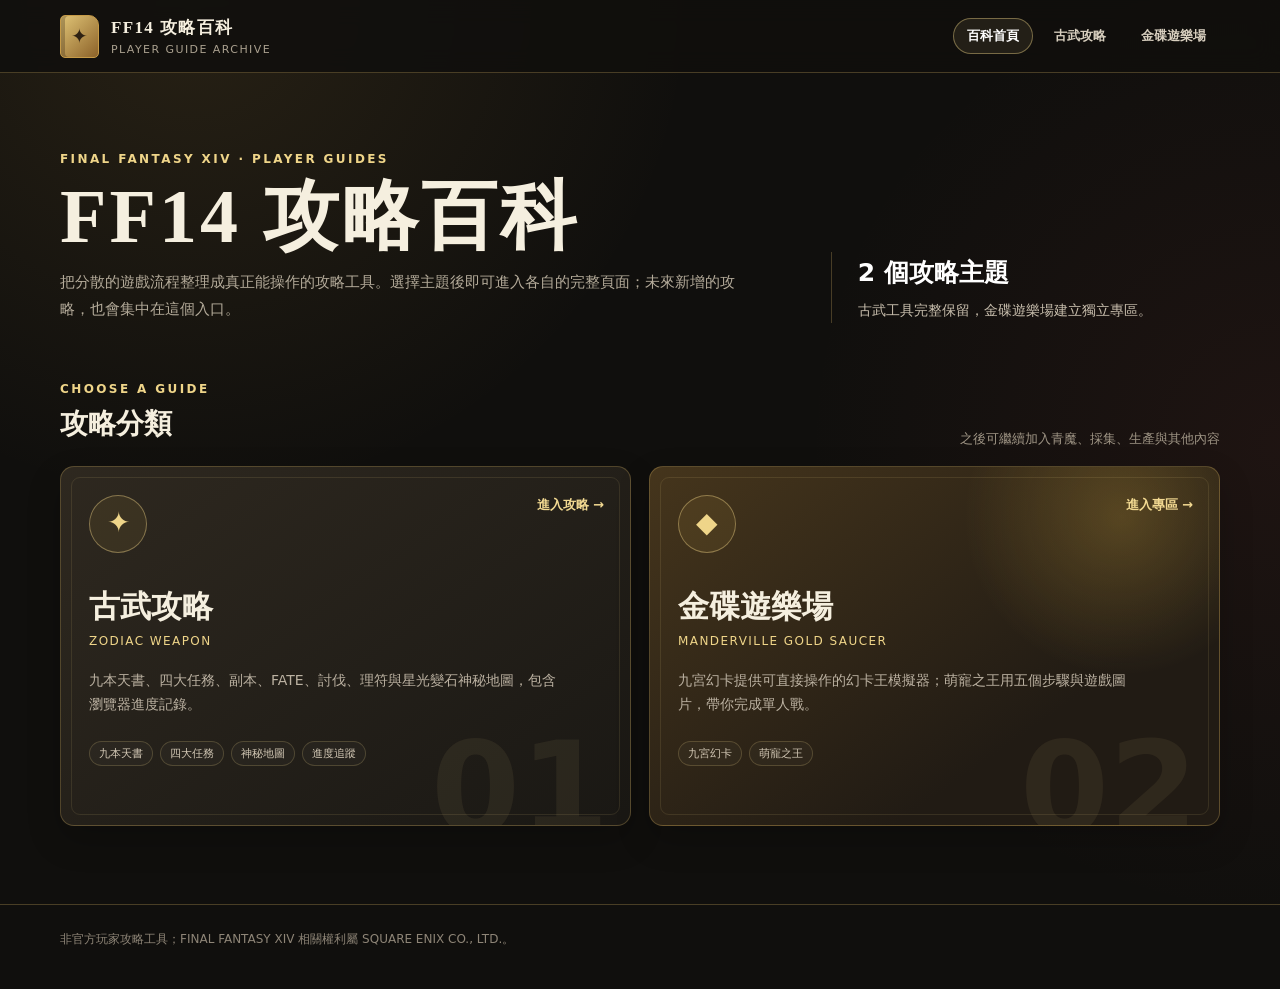
==== commit 59ff5e8e: "Add casino strategy" ====
--- a/index.html
+++ b/index.html
@@ -3,415 +3,50 @@
 <head>
   <meta charset="utf-8">
   <meta name="viewport" content="width=device-width,initial-scale=1">
-  <meta name="theme-color" content="#171512">
-  <meta name="description" content="FF14 古武黃道十二文書：選書、FATE 座標地圖、副本、討伐與理符推薦順序，以及星光變石神秘地圖位置。">
-  <title>FF14 古武天書攻略</title>
-  <link rel="icon" type="image/svg+xml" href="data:image/svg+xml,%3Csvg xmlns='http://www.w3.org/2000/svg' viewBox='0 0 32 32'%3E%3Crect width='32' height='32' rx='7' fill='%23171512'/%3E%3Cpath d='M8 7h12a4 4 0 0 1 4 4v15H11a3 3 0 0 1-3-3V7Z' fill='%23d6b66b'/%3E%3Cpath d='M11 7v16c0-2 2-3 4-3h9' fill='none' stroke='%236b4c24' stroke-width='2'/%3E%3Cpath d='m16 10 1.3 2.7 3 .4-2.2 2.1.6 3-2.7-1.4-2.7 1.4.6-3-2.2-2.1 3-.4Z' fill='%238f2d2b'/%3E%3C/svg%3E">
-  <style>
-    :root{--ink:#211e19;--muted:#756b5b;--paper:#f2ead7;--paper-2:#e7dbc0;--gold:#b88a3b;--gold-2:#e0c57d;--red:#8c3431;--red-2:#b85b50;--night:#171512;--panel:#242019;--line:rgba(184,138,59,.3);--done:#496b5c;--shadow:0 18px 50px rgba(0,0,0,.28)}
-    *{box-sizing:border-box}html{scroll-behavior:smooth}body{margin:0;color:#f5efdf;background:#14120f;font-family:"Noto Serif TC","Microsoft JhengHei",serif;min-height:100vh;line-height:1.65}
-    body::before{content:"";position:fixed;inset:0;pointer-events:none;background:radial-gradient(circle at 20% 0%,rgba(184,138,59,.11),transparent 32%),radial-gradient(circle at 95% 40%,rgba(140,52,49,.1),transparent 34%),repeating-linear-gradient(110deg,rgba(255,255,255,.012) 0 1px,transparent 1px 7px);z-index:-1}
-    button,input{font:inherit}.shell{width:min(1180px,calc(100% - 32px));margin:auto}.topbar{min-height:76px;display:flex;align-items:center;justify-content:space-between;border-bottom:1px solid var(--line);gap:18px}.brand{display:flex;align-items:center;gap:13px;color:#fff}.brand-mark{width:38px;height:44px;border:1px solid var(--gold);border-radius:4px 9px 4px 4px;background:linear-gradient(135deg,#d8bd7b,#8d652a);box-shadow:inset 4px 0 rgba(39,28,15,.28);display:grid;place-items:center;color:#342411;font-size:20px}.brand b{font-size:18px;letter-spacing:.08em}.brand span{font-family:system-ui,sans-serif;color:#bcb3a2;font-size:12px;display:block;letter-spacing:.06em}.top-actions{display:flex;gap:8px;align-items:center}.ghost,.back,.reset{border:1px solid rgba(224,197,125,.38);background:transparent;color:#e9dcc0;border-radius:999px;padding:9px 14px;cursor:pointer;transition:.2s}.ghost:hover,.back:hover,.reset:hover{background:rgba(224,197,125,.1);border-color:var(--gold-2)}
-    .bookcase{padding:54px 0 70px}.intro{display:grid;grid-template-columns:1.3fr .7fr;gap:40px;align-items:end;margin-bottom:35px}.eyebrow{font-family:system-ui,sans-serif;color:var(--gold-2);font-size:13px;letter-spacing:.18em;text-transform:uppercase}.intro h1{margin:8px 0 8px;font-weight:600;font-size:clamp(34px,5vw,58px);line-height:1.13;letter-spacing:.04em}.intro p{margin:0;color:#bbb2a1;font-family:system-ui,sans-serif;max-width:680px}.legend{border-left:1px solid var(--line);padding-left:24px;color:#cfc5b3;font-family:system-ui,sans-serif;font-size:14px}.legend strong{color:#fff;display:block;font-family:inherit;font-size:24px;margin-bottom:3px}
-    .book-grid{display:grid;grid-template-columns:repeat(3,1fr);gap:16px}.book{min-height:310px;padding:24px;position:relative;border:1px solid rgba(202,166,88,.28);border-radius:8px;background:linear-gradient(145deg,rgba(48,42,32,.97),rgba(29,26,21,.98));box-shadow:0 12px 25px rgba(0,0,0,.16);cursor:pointer;text-align:left;color:inherit;overflow:hidden;transition:transform .22s,border-color .22s,box-shadow .22s}.book::before{content:"";position:absolute;inset:9px;border:1px solid rgba(224,197,125,.12);border-radius:5px;pointer-events:none}.book::after{content:attr(data-roman);position:absolute;right:18px;bottom:-19px;color:rgba(224,197,125,.07);font-size:96px;line-height:1;font-weight:700}.book:hover{transform:translateY(-4px);border-color:rgba(224,197,125,.72);box-shadow:var(--shadow)}.book:focus-visible{outline:3px solid var(--gold-2);outline-offset:3px}.book-kicker{font-family:system-ui,sans-serif;color:#a99d89;font-size:12px;letter-spacing:.12em}.book h2{font-size:26px;margin:21px 0 4px;font-weight:600;position:relative;z-index:1}.book .en{color:var(--gold-2);font-family:system-ui,sans-serif;font-size:13px;position:relative;z-index:1}.book-breakdown{display:grid;grid-template-columns:repeat(2,minmax(0,1fr));gap:7px;margin-top:17px;position:relative;z-index:1}.book-stat{display:flex;align-items:center;justify-content:space-between;gap:8px;border:1px solid rgba(224,197,125,.18);border-radius:6px;padding:6px 8px;color:#d8cdb9;background:rgba(255,255,255,.025);font:12px/1.25 system-ui,sans-serif}.book-stat b{color:#f0ca75;font-size:12px}.book-stat.done{color:#aeb8b0;border-color:rgba(109,161,135,.22)}.book-stat.done b{color:#83bc9e}.book-complete-badge{display:none;position:absolute;right:17px;top:16px;border:1px solid rgba(139,205,171,.5);border-radius:999px;padding:4px 9px;background:rgba(73,107,92,.45);color:#d4f3e3;font:700 12px system-ui,sans-serif;z-index:2}.mini-progress{position:absolute;left:24px;right:24px;bottom:24px;z-index:1}.progress-line{height:3px;background:#4b4337;overflow:hidden;border-radius:99px}.progress-line i{display:block;height:100%;width:0;background:linear-gradient(90deg,var(--gold),var(--gold-2));transition:.3s}.progress-copy{display:flex;justify-content:space-between;color:#9f9584;font:12px/1.2 system-ui,sans-serif;margin-top:8px}.book.complete{border-color:rgba(109,161,135,.88);background:linear-gradient(145deg,rgba(50,76,64,.98),rgba(27,45,37,.98));box-shadow:0 16px 38px rgba(31,79,58,.24)}.book.complete::before{border-color:rgba(139,205,171,.25)}.book.complete .book-complete-badge{display:block}.book.complete h2{color:#dbf4e7}.book.complete .progress-line i{background:#83bc9e}.book.complete .progress-copy b{color:#b9e4cf}
-    .detail{display:none;padding-bottom:80px}.detail.active{display:block}.detail-head{padding:42px 0 26px;display:flex;align-items:flex-end;justify-content:space-between;gap:20px}.detail-head h1{margin:8px 0 0;font-size:clamp(32px,5vw,52px);font-weight:600}.detail-sub{font-family:system-ui,sans-serif;color:#aba190}.detail-tools{display:flex;gap:8px;flex-wrap:wrap;justify-content:flex-end;align-items:flex-end}.meter{min-width:190px}.meter .progress-copy{font-size:13px}.meter .progress-line{margin-top:8px;height:5px}.bulk{border:1px solid rgba(224,197,125,.45);background:rgba(224,197,125,.08);color:#f1e5ca;border-radius:999px;padding:7px 12px;cursor:pointer;font:700 13px system-ui,sans-serif;white-space:nowrap;transition:.2s}.bulk:hover{background:rgba(224,197,125,.18);border-color:var(--gold-2)}.bulk:focus-visible{outline:3px solid var(--gold-2);outline-offset:2px}.bulk.paper{color:#603f24;border-color:rgba(96,63,36,.28);background:rgba(255,255,255,.28)}.bulk.paper:hover{background:rgba(255,255,255,.58);border-color:rgba(140,52,49,.45)}.bulk.primary{background:#6d5030;border-color:#c9a65b;color:#fff}.bulk.primary:hover{background:#80603a}.section-bar,.stop-head{display:flex;align-items:center;justify-content:space-between;gap:12px}.section-bar{margin-bottom:12px}.section-bar .panel-label{margin:0}.bulk-actions,.route-tools{display:flex;align-items:center;gap:8px;flex-wrap:wrap}.route-tools{justify-content:flex-end}
-    .priority{background:linear-gradient(145deg,#eee3cb,#d9c69f);color:var(--ink);border-radius:14px;box-shadow:var(--shadow);overflow:hidden;border:1px solid #dfc98d}.priority-title{padding:24px 28px 20px;border-bottom:1px solid rgba(74,53,30,.18);display:flex;align-items:end;justify-content:space-between;gap:20px}.priority-title h2,.route-head h2{margin:0;font-size:27px}.priority-title p,.route-head p{margin:3px 0 0;color:#766b5b;font:14px system-ui,sans-serif}.priority-grid{display:block}.dungeon-panel{padding:24px 28px;border-bottom:1px solid rgba(74,53,30,.18)}.dungeon-panel .task-list{grid-template-columns:repeat(3,1fr)}.fate-panel{padding:24px 28px}.panel-label{font:700 12px system-ui,sans-serif;letter-spacing:.15em;color:var(--red);text-transform:uppercase;margin-bottom:12px}.task-list{display:grid;gap:9px}.task{display:flex;gap:12px;align-items:flex-start;padding:13px 14px;border:1px solid rgba(67,48,27,.15);border-radius:8px;background:rgba(255,255,255,.26);cursor:pointer;transition:.2s}.task:hover{background:rgba(255,255,255,.5);border-color:rgba(140,52,49,.32)}.task input,.route-task input{appearance:none;width:20px;height:20px;flex:0 0 20px;border-radius:4px;border:1.5px solid #8a7759;background:#fbf5e7;display:grid;place-items:center;margin:2px 0 0}.task input:checked,.route-task input:checked{background:var(--done);border-color:var(--done)}.task input:checked::after,.route-task input:checked::after{content:"✓";color:#fff;font:700 14px system-ui}.task:has(input:checked),.route-task:has(input:checked){opacity:.58}.task:has(input:checked) .task-name,.route-task:has(input:checked) .task-name{text-decoration:line-through}.task-name{display:block;font-weight:700;font-size:16px}.task-meta{display:block;font:13px system-ui,sans-serif;color:#756b5b;margin-top:2px}.boss{color:var(--red);font-weight:600}.fate-cards{display:grid;grid-template-columns:repeat(3,1fr);gap:14px}.fate{border:1px solid rgba(67,48,27,.16);background:rgba(255,255,255,.28);border-radius:9px;overflow:hidden}.map{height:245px;background:#211d17;position:relative;overflow:hidden}.map svg{width:100%;height:100%;display:block}.map-open{display:block;width:100%;height:100%;border:0;padding:0;background:#211d17;cursor:zoom-in;position:relative;color:#fff}.map-open img{width:100%;height:100%;display:block;object-fit:contain}.map-open span{position:absolute;left:8px;bottom:8px;padding:5px 9px;border-radius:999px;background:rgba(18,15,12,.8);color:#fff;font:12px system-ui,sans-serif;box-shadow:0 2px 8px rgba(0,0,0,.25)}.map-open:focus-visible{outline:3px solid var(--gold-2);outline-offset:-3px}.fate-body{padding:12px}.fate-body .task{padding:0;border:0;background:none}.note{font:12px/1.45 system-ui,sans-serif;color:#7a4a3f;margin:8px 0 0 32px}.map-note{display:block;font:12px system-ui,sans-serif;color:#736751;margin-top:10px}
-    .route{margin-top:30px}.route-head{display:flex;justify-content:space-between;align-items:end;margin-bottom:16px;gap:18px}.route-head p{color:#a9a091}.filter{display:flex;align-items:center;gap:8px;color:#c6bcaa;font:14px system-ui,sans-serif;cursor:pointer}.filter input{accent-color:var(--gold)}.route-list{display:grid;gap:13px}.route-stop{display:grid;grid-template-columns:74px minmax(360px,.9fr) minmax(380px,1.1fr);border:1px solid rgba(184,138,59,.24);border-radius:11px;overflow:hidden;background:linear-gradient(110deg,rgba(43,38,30,.97),rgba(31,28,23,.97))}.stop-num{display:grid;place-items:center;border-right:1px solid var(--line);font-size:28px;color:var(--gold-2)}.stop-map{min-height:285px;border-right:1px solid var(--line);background:#211d17}.stop-content{padding:18px 20px}.stop-content h3{margin:0;font-size:19px;color:#f2e9d7}.stop-content h3 span{font:13px system-ui,sans-serif;color:#9d9383;margin-left:8px}.stop-head{margin-bottom:10px}.stop-head .bulk{font-size:12px;padding:6px 10px}.route-tasks{display:grid;grid-template-columns:repeat(2,minmax(0,1fr));gap:7px}.route-task{display:flex;align-items:flex-start;gap:9px;padding:8px 9px;border:1px solid rgba(255,255,255,.07);border-radius:7px;cursor:pointer;background:rgba(255,255,255,.025)}.route-task input{width:18px;height:18px;flex-basis:18px;background:#2b271f;border-color:#87744e}.route-task .task-name{font:600 14px/1.4 system-ui,sans-serif}.route-task .task-meta{font-size:12px;color:#a99f8e}.tag{display:inline-block;color:#d8bd7b;border:1px solid rgba(216,189,123,.3);border-radius:99px;padding:1px 7px;font:11px system-ui,sans-serif;margin-right:5px}.tag.leve{color:#e9b5ae;border-color:rgba(184,91,80,.4)}.empty{padding:34px;text-align:center;color:#a59a87;border:1px dashed var(--line);border-radius:10px;font-family:system-ui,sans-serif}.sources{margin-top:34px;padding-top:22px;border-top:1px solid var(--line);color:#958b7a;font:12px/1.7 system-ui,sans-serif}.sources a{color:#cfb46e}.toast{position:fixed;right:20px;bottom:20px;background:#e8dbc0;color:#30271b;border:1px solid #d3b467;border-radius:10px;padding:12px 16px;box-shadow:var(--shadow);font:14px system-ui,sans-serif;opacity:0;transform:translateY(12px);pointer-events:none;transition:.22s}.toast.show{opacity:1;transform:none}.lightbox{width:min(96vw,1500px);height:min(94vh,1050px);padding:0;border:1px solid #b88a3b;border-radius:12px;background:#14120f;color:#fff;box-shadow:0 30px 90px #000}.lightbox::backdrop{background:rgba(0,0,0,.88);backdrop-filter:blur(4px)}.lightbox figure{height:100%;margin:0;display:grid;grid-template-rows:minmax(0,1fr) auto}.lightbox-stage{min-height:0;overflow:hidden}.lightbox-single{display:block;width:100%;height:100%;object-fit:contain}.alex-detail-grid{display:none;height:100%;grid-template-columns:minmax(0,1.45fr) minmax(360px,.85fr);gap:10px;padding:10px;background:#100f0d}.lightbox.alex-mode .lightbox-single{display:none}.lightbox.alex-mode .alex-detail-grid{display:grid}.alex-detail-panel{min-height:0;display:grid;grid-template-rows:auto minmax(0,1fr);overflow:hidden;border:1px solid rgba(224,197,125,.24);border-radius:9px;background:#1b1814}.alex-detail-title{display:flex;align-items:center;justify-content:space-between;gap:10px;padding:9px 11px;border-bottom:1px solid rgba(224,197,125,.18);color:#e6d9bd;font:700 13px system-ui,sans-serif}.alex-detail-title span{color:#9f9584;font-size:11px;font-weight:400}.alex-detail-title .clue-toggle{border:1px solid rgba(168,220,236,.42);border-radius:999px;background:rgba(101,159,178,.11);color:#cbeaf2;padding:4px 9px;cursor:pointer;font:700 11px system-ui,sans-serif}.alex-detail-image{min-height:0;position:relative;overflow:hidden;background:#0d0c0a}.alex-detail-image img{display:block;width:100%;height:100%;object-fit:contain}.alex-overview-stage{display:grid;place-items:center;padding:6px}.alex-overview-canvas{position:relative;width:min(100%,82vh);aspect-ratio:1;background:#17130d;box-shadow:0 0 0 1px rgba(224,197,125,.18)}.alex-overview-canvas>img{position:absolute;inset:0;width:100%;height:100%;object-fit:contain}.alex-map-marker{position:absolute;z-index:3;transform:translate(-50%,-50%);font-family:system-ui,sans-serif;filter:drop-shadow(0 3px 5px rgba(0,0,0,.85))}.alex-map-marker .marker-copy{position:absolute;left:50%;top:calc(100% + 8px);transform:translateX(-50%);min-width:max-content;padding:5px 8px;border-radius:6px;background:rgba(12,16,17,.9);border:1px solid rgba(255,255,255,.32);color:#fff;font:700 12px/1.25 system-ui,sans-serif;text-align:center;white-space:nowrap}.alex-map-marker.label-above .marker-copy{top:auto;bottom:calc(100% + 8px)}.alex-map-marker .marker-copy small{display:block;margin-top:2px;color:#b9cad0;font-size:10px;font-weight:500}.alex-treasure-glyph{display:grid;place-items:center;width:38px;height:38px;border:2px solid #fff1dc;border-radius:50%;background:rgba(126,24,23,.82);color:#fff;font:900 34px/30px system-ui,sans-serif;box-shadow:0 0 0 5px rgba(203,55,46,.3),0 0 18px #ff493e}.alex-crystal-glyph{width:28px;height:28px;transform:rotate(45deg);border:3px solid #f7ffff;border-radius:4px;background:linear-gradient(135deg,#e7fbff 4%,#73ddf4 38%,#2b8fbe 72%,#dffaff);box-shadow:0 0 0 4px rgba(65,193,229,.32),0 0 22px #7ce8ff}.alex-crystal-marker .marker-copy{border-color:rgba(126,229,255,.62);background:rgba(8,33,43,.92);color:#ddfaff}.alex-detail-overview .alex-detail-image::after{content:"紅色 X＝藏寶點　藍白菱形＝最近大水晶";position:absolute;left:10px;bottom:10px;padding:6px 9px;border-radius:999px;background:rgba(15,13,10,.84);color:#f1dfb4;font:12px system-ui,sans-serif;box-shadow:0 2px 10px rgba(0,0,0,.35);z-index:5}.alex-detail-side{min-height:0;display:grid;grid-template-rows:1fr 1fr;gap:10px}.alex-detail-clue img{object-fit:contain}.alex-detail-scene img{object-fit:cover;transform:scale(1.18)}.alex-detail-scene img[data-layout="wide"]{object-position:right center}.alex-detail-scene img[data-layout="tall"]{object-position:left bottom}.lightbox figcaption{display:flex;justify-content:space-between;align-items:center;gap:16px;padding:12px 16px;background:#211d17;font:14px system-ui,sans-serif}.lightbox-caption-copy{display:grid;gap:2px}.lightbox-caption-copy small{color:#a99f8e;font-size:11px}.lightbox-close{border:1px solid #8c7550;border-radius:999px;background:transparent;color:#fff;padding:6px 12px;cursor:pointer}
-    .planner{display:none;padding:42px 0 80px}.planner.active{display:block}.planner-hero{display:flex;align-items:end;justify-content:space-between;gap:28px;margin-bottom:28px}.planner-hero h1{margin:8px 0 6px;font-size:clamp(32px,5vw,52px);font-weight:600}.planner-hero p{margin:0;color:#aba190;font-family:system-ui,sans-serif;max-width:720px}.planner-total{min-width:185px;border-left:1px solid var(--line);padding-left:22px;color:#b8ad9a;font:14px system-ui,sans-serif}.planner-total strong{display:block;color:#fff;font-size:25px}.planner-panel{margin-top:20px;border:1px solid rgba(184,138,59,.27);border-radius:12px;background:linear-gradient(145deg,rgba(43,38,30,.98),rgba(28,25,21,.98));box-shadow:0 14px 34px rgba(0,0,0,.18);overflow:hidden}.planner-section-head{padding:20px 22px;border-bottom:1px solid var(--line);display:flex;align-items:end;justify-content:space-between;gap:18px}.planner-section-head h2{margin:0;font-size:24px}.planner-section-head p{margin:2px 0 0;color:#a99f8e;font:13px system-ui,sans-serif}.planner-book-grid{display:grid;grid-template-columns:repeat(3,1fr);gap:12px;padding:16px}.planner-book{--element:#b88a3b;border:1px solid rgba(255,255,255,.08);border-top:3px solid var(--element);border-radius:9px;background:rgba(255,255,255,.025);padding:15px}.planner-book.fire{--element:#b85b50}.planner-book.water{--element:#70a8c0}.planner-book.wind{--element:#75a27e}.planner-book.earth{--element:#c6a65d}.planner-book-head{display:flex;align-items:center;justify-content:space-between;gap:10px;margin-bottom:11px}.planner-book-head h3{margin:0;font-size:19px}.book-link{border:0;background:transparent;color:var(--gold-2);padding:2px 0;cursor:pointer;font:12px system-ui,sans-serif}.book-link:hover{text-decoration:underline}.planner-task{display:flex;align-items:flex-start;gap:9px;padding:9px 0;border-top:1px solid rgba(255,255,255,.06);cursor:pointer}.planner-task input{appearance:none;width:18px;height:18px;flex:0 0 18px;border-radius:4px;border:1.5px solid #87744e;background:#2b271f;display:grid;place-items:center;margin:2px 0 0}.planner-task input:checked{background:var(--done);border-color:var(--done)}.planner-task input:checked::after{content:"✓";color:#fff;font:700 13px system-ui}.planner-task:has(input:checked){opacity:.55}.planner-task:has(input:checked) .planner-task-name{text-decoration:line-through}.planner-task-name{display:block;font:600 14px/1.45 system-ui,sans-serif}.planner-task-meta{display:block;color:#9f9584;font:12px/1.4 system-ui,sans-serif;margin-top:1px}.qty{display:inline-grid;place-items:center;min-width:25px;height:20px;margin-right:7px;border:1px solid rgba(224,197,125,.3);border-radius:999px;color:var(--gold-2);font:700 11px system-ui,sans-serif}.quest-grid{display:grid;grid-template-columns:repeat(2,1fr);gap:14px;padding:16px}.quest-card{border:1px solid rgba(255,255,255,.08);border-radius:9px;background:rgba(255,255,255,.025);padding:17px}.quest-card.complete{border-color:rgba(109,161,135,.65);background:rgba(73,107,92,.13)}.quest-title{display:flex;align-items:center;justify-content:space-between;gap:12px;margin-bottom:8px}.quest-title h3{margin:0;font-size:20px}.quest-count{color:#b8ad9a;font:12px system-ui,sans-serif}.quest-card.complete .quest-count{color:#9bd0b5}.merge-timeline{padding:16px 22px 22px}.merge-step{display:grid;grid-template-columns:38px minmax(220px,.8fr) 1.2fr;gap:12px;align-items:center;padding:10px 0;border-bottom:1px solid rgba(255,255,255,.07)}.merge-step:last-child{border-bottom:0}.merge-num{width:29px;height:29px;display:grid;place-items:center;border:1px solid rgba(224,197,125,.35);border-radius:50%;color:var(--gold-2);font:700 12px system-ui,sans-serif}.merge-action{font:700 15px system-ui,sans-serif}.merge-action.book-step{color:#f2dfaa}.merge-result{display:flex;flex-wrap:wrap;gap:6px}.progress-pill{border:1px solid rgba(216,189,123,.25);border-radius:999px;padding:4px 9px;color:#cfc4b1;background:rgba(255,255,255,.03);font:12px system-ui,sans-serif}.reference-grid{display:grid;grid-template-columns:1fr 1fr;gap:20px}.compact-list,.crystal-list{padding:10px 20px 18px;margin:0;list-style:none}.compact-list li,.crystal-list li{display:flex;gap:12px;align-items:flex-start;padding:9px 0;border-bottom:1px solid rgba(255,255,255,.06);font:14px/1.45 system-ui,sans-serif}.compact-list li:last-child,.crystal-list li:last-child{border-bottom:0}.list-num{color:var(--gold-2);min-width:22px}.crystal-name{color:#e1c77f;min-width:105px}.planner-note{margin-top:20px;padding:15px 18px;border-left:3px solid var(--gold);background:rgba(184,138,59,.08);color:#b8ad9a;font:13px/1.65 system-ui,sans-serif}
-    .book-list-head{display:flex;align-items:end;justify-content:space-between;gap:18px;margin:8px 0 16px}.book-list-head h2{margin:2px 0 0;font-size:28px}.book-list-head>span{color:#a99f8e;font:13px system-ui,sans-serif}.fate-place{display:flex;align-items:flex-start;justify-content:space-between;gap:10px;margin-bottom:11px;padding-bottom:10px;border-bottom:1px solid rgba(84,60,32,.18)}.fate-place-label{display:block;color:#8c3431;font:700 12px system-ui,sans-serif;letter-spacing:.08em}.fate-place-name{display:block;color:#32271a;font:700 18px/1.35 system-ui,sans-serif}.fate-place-en{display:block;color:#756b5b;font:12px system-ui,sans-serif}.fate-jump{flex:0 0 auto;border:1px solid rgba(140,52,49,.38);border-radius:999px;background:rgba(140,52,49,.08);color:#71312f;padding:7px 10px;cursor:pointer;font:700 12px system-ui,sans-serif}.fate-jump:hover{background:rgba(140,52,49,.16)}.fate-route-note{grid-column:1/-1;border:1px dashed rgba(224,197,125,.26);border-radius:7px;padding:8px 10px;color:#c8b991;background:rgba(184,138,59,.055);font:13px/1.45 system-ui,sans-serif}.fate-route-note b{color:#e0c57d}.route-stop.jump-flash{animation:route-flash 1.6s ease}@keyframes route-flash{0%,100%{box-shadow:none}25%{border-color:#e0c57d;box-shadow:0 0 0 4px rgba(224,197,125,.22)}}
-    body.drawer-open{overflow:hidden}.drawer-tab{position:fixed;left:0;top:42%;z-index:40;width:58px;border:1px solid rgba(224,197,125,.55);border-left:0;border-radius:0 10px 10px 0;background:linear-gradient(180deg,#6f4f29,#3b2c1d);color:#fff;padding:12px 8px;box-shadow:0 10px 30px rgba(0,0,0,.38);cursor:pointer;font:700 14px/1.3 system-ui,sans-serif;writing-mode:vertical-rl;letter-spacing:.08em}.drawer-tab strong{display:inline-grid;place-items:center;min-width:24px;margin-top:8px;border-radius:999px;background:#f0dca9;color:#382715;padding:5px 2px;font-size:12px;writing-mode:horizontal-tb;letter-spacing:0}.drawer-tab:hover{background:linear-gradient(180deg,#856033,#483322)}.drawer-backdrop{position:fixed;inset:0;z-index:41;background:rgba(0,0,0,.5);opacity:0;pointer-events:none;transition:.22s}.drawer-backdrop.open{opacity:1;pointer-events:auto}.quest-drawer{position:fixed;left:0;top:0;bottom:0;z-index:42;width:min(410px,92vw);background:#1d1a16;border-right:1px solid rgba(224,197,125,.42);box-shadow:20px 0 55px rgba(0,0,0,.45);transform:translateX(-103%);transition:transform .24s ease;overflow-y:auto;overscroll-behavior:contain}.quest-drawer.open{transform:none}.drawer-head{position:sticky;top:0;z-index:2;display:flex;align-items:center;justify-content:space-between;gap:12px;padding:18px 18px 15px;background:rgba(29,26,22,.96);backdrop-filter:blur(8px);border-bottom:1px solid var(--line)}.drawer-head h2{margin:2px 0 0;font-size:22px}.drawer-head p{margin:0;color:#aaa08f;font:13px system-ui,sans-serif}.drawer-close{width:38px;height:38px;border:1px solid rgba(224,197,125,.35);border-radius:50%;background:transparent;color:#fff;cursor:pointer;font:22px/1 system-ui,sans-serif}.drawer-progress{padding:14px 18px;border-bottom:1px solid rgba(255,255,255,.07);color:#bdb2a0;font:13px system-ui,sans-serif}.drawer-progress strong{display:block;color:#fff;font-size:20px}.drawer-section{border-bottom:1px solid rgba(255,255,255,.08)}.drawer-section>summary{list-style:none;display:flex;align-items:center;justify-content:space-between;padding:14px 18px;color:#eadcbf;cursor:pointer;font:700 15px system-ui,sans-serif}.drawer-section>summary::-webkit-details-marker{display:none}.drawer-section>summary::after{content:"＋";color:var(--gold-2)}.drawer-section[open]>summary::after{content:"－"}.drawer-route{display:grid;gap:9px;padding:0 18px 18px}.drawer-route .route-node{position:relative;width:100%;min-height:0;border:1px solid rgba(255,255,255,.12);border-radius:8px;background:rgba(255,255,255,.035);color:#eee4d2;padding:9px 10px 9px 43px;text-align:left}.drawer-route .route-node.book-node{border-color:rgba(224,197,125,.38);background:rgba(184,138,59,.09);cursor:pointer}.drawer-route .route-node.complete{border-color:rgba(109,161,135,.7);background:rgba(73,107,92,.18)}.drawer-route .route-node.complete::before{content:"✓";position:absolute;right:10px;top:10px;color:#9bd0b5;font-weight:700}.route-index{position:absolute;left:10px;top:11px;width:23px;height:23px;display:grid;place-items:center;border:1px solid rgba(224,197,125,.3);border-radius:50%;color:var(--gold-2);font:700 11px system-ui,sans-serif}.route-kind{display:block;color:#a99f8e;font:11px system-ui,sans-serif}.route-name{display:block;font:700 14px/1.35 system-ui,sans-serif}.route-effect{display:flex;flex-wrap:wrap;gap:4px;margin-top:4px}.route-effect span{border-radius:999px;background:rgba(255,255,255,.06);color:#c9bcaa;padding:2px 6px;font:11px system-ui,sans-serif}.turnin-rule{margin:0 18px 15px;padding:11px 12px;border-left:3px solid var(--red-2);background:rgba(184,91,80,.09);color:#c8bcaa;font:13px/1.55 system-ui,sans-serif}.turnin-rule b{color:#f0d6b0}.home-quest-grid{display:grid;grid-template-columns:1fr;gap:10px;padding:0 18px 18px}.quest-card{border:1px solid rgba(255,255,255,.08);border-radius:9px;background:rgba(255,255,255,.025);padding:13px}.quest-card.complete{border-color:rgba(109,161,135,.65);background:rgba(73,107,92,.13)}.quest-title{display:flex;align-items:center;justify-content:space-between;gap:10px}.quest-title h3{margin:0;font-size:17px}.quest-count{color:#b8ad9a;font:12px system-ui,sans-serif}.quest-round{margin-top:9px;border:1px solid rgba(255,255,255,.09);border-radius:8px;padding:9px 10px;background:rgba(255,255,255,.025)}.quest-round.complete{border-color:rgba(109,161,135,.55);background:rgba(73,107,92,.12)}.round-head{display:flex;align-items:center;justify-content:space-between;gap:10px}.round-head b{color:#e0c57d;font:700 13px system-ui,sans-serif}.round-status{color:#a99f8e;font:12px system-ui,sans-serif}.quest-round.complete .round-status,.quest-card.complete .quest-count{color:#9bd0b5}.round-turnin{margin:5px 0 0 27px;color:#a99f8e;font:11px system-ui,sans-serif}.quest-round.complete .round-turnin{color:#9bd0b5}.quest-round .planner-task:first-of-type{border-top:0}.toast{bottom:76px}.to-top{position:fixed;right:20px;bottom:22px;z-index:35;display:flex;align-items:center;gap:7px;border:1px solid rgba(224,197,125,.55);border-radius:999px;background:#2d271e;color:#fff;padding:9px 13px;box-shadow:0 10px 28px rgba(0,0,0,.35);cursor:pointer;font:700 13px system-ui,sans-serif;opacity:0;transform:translateY(12px);pointer-events:none;transition:.2s}.to-top.visible{opacity:1;transform:none;pointer-events:auto}.to-top:hover{background:#493a27;border-color:var(--gold-2)}
-    .quest-drawer{width:min(720px,96vw)}
-    .drawer-progress{display:flex;align-items:center;justify-content:space-between;gap:14px}.drawer-progress strong{font-size:18px}.drawer-progress span{color:#d7c69e;font:700 12px system-ui,sans-serif}
-    .timeline-guide,.timeline-row{display:grid;grid-template-columns:96px minmax(225px,1fr) 112px 92px;gap:10px;align-items:center}
-    .timeline-guide{position:sticky;top:86px;z-index:2;padding:9px 18px;border-bottom:1px solid rgba(255,255,255,.08);background:rgba(29,26,22,.96);color:#918778;font:700 11px system-ui,sans-serif;letter-spacing:.06em}.timeline-guide b{color:#f1dfb4;font-size:12px}
-    .dungeon-timeline{position:relative;padding:4px 18px 22px}.dungeon-timeline::before{content:"";position:absolute;left:125px;top:9px;bottom:28px;width:2px;background:linear-gradient(var(--gold),rgba(224,197,125,.12))}
-    .timeline-row{position:relative;min-height:68px;padding:8px 0;border-bottom:1px solid rgba(255,255,255,.055)}
-    .timeline-row.is-done{opacity:.58}.timeline-row.is-done .timeline-dungeon-name{text-decoration:line-through}
-    .timeline-quest{--quest:#b88a3b;display:flex;align-items:center;gap:7px;color:#ddd2c0;font:700 12px/1.25 system-ui,sans-serif}.timeline-quest::before{content:"";width:4px;height:36px;border-radius:99px;background:var(--quest);box-shadow:0 0 12px color-mix(in srgb,var(--quest) 45%,transparent)}.timeline-quest.drop{--quest:#77a6c7}.timeline-quest.craft{--quest:#dc9739}.timeline-quest.mother{--quest:#b46b77}.timeline-quest.dream{--quest:#d6bd55}.timeline-quest small{display:block;color:#948b7d;font-weight:500}
-    .timeline-dungeon{position:relative;display:flex;align-items:flex-start;gap:10px;min-width:0;border:1px solid rgba(224,197,125,.16);border-radius:9px;background:rgba(255,255,255,.035);padding:10px 11px;cursor:pointer}.timeline-dungeon::before{content:"";position:absolute;left:-19px;top:50%;width:9px;height:9px;transform:translateY(-50%);border:2px solid #d9bd75;border-radius:50%;background:#1d1a16}.timeline-dungeon:hover{border-color:rgba(224,197,125,.5);background:rgba(255,255,255,.065)}.timeline-dungeon input{appearance:none;width:19px;height:19px;flex:0 0 19px;margin:2px 0 0;border:1.5px solid #917c55;border-radius:4px;background:#28231c;display:grid;place-items:center}.timeline-dungeon input:checked{background:var(--done);border-color:#72a58d}.timeline-dungeon input:checked::after{content:"✓";color:#fff;font:700 13px system-ui}.timeline-dungeon-name{display:block;color:#f2ead9;font:700 14px/1.4 system-ui,sans-serif}.timeline-dungeon-sub{display:block;color:#978e80;font:11px/1.35 system-ui,sans-serif;margin-top:2px}
-    .timeline-books{display:flex;flex-wrap:wrap;gap:5px}.timeline-book{border:1px solid rgba(224,197,125,.42);border-radius:999px;background:rgba(184,138,59,.12);color:#f0dca9;padding:4px 7px;cursor:pointer;font:700 11px system-ui,sans-serif}.timeline-book:hover{background:rgba(184,138,59,.25)}.timeline-book.later{border-color:rgba(255,255,255,.12);background:rgba(255,255,255,.035);color:#918879}.timeline-none{color:#71695e;font:12px system-ui,sans-serif}
-    .timeline-checkpoint-mini{color:#81786b;font:11px/1.35 system-ui,sans-serif}.timeline-checkpoint-mini.ready{color:#f2c46d;font-weight:800}.turnin-checkpoint{margin:5px 0 8px 106px;border:1px solid rgba(184,91,80,.3);border-radius:10px;background:rgba(184,91,80,.075);overflow:hidden}.turnin-checkpoint label{display:flex;align-items:center;gap:11px;padding:11px 13px;cursor:pointer}.turnin-checkpoint input{appearance:none;width:21px;height:21px;flex:0 0 21px;border:1.5px solid #a16459;border-radius:50%;background:#2b211d;display:grid;place-items:center}.turnin-checkpoint input:checked{background:var(--done);border-color:#79aa91}.turnin-checkpoint input:checked::after{content:"✓";color:#fff;font:700 13px system-ui}.turnin-copy strong{display:block;color:#d7b2a9;font:800 13px system-ui,sans-serif}.turnin-copy span{display:block;color:#8f817a;font:11px system-ui,sans-serif}.turnin-checkpoint.ready{border-color:#e5b54f;background:linear-gradient(90deg,rgba(184,91,80,.24),rgba(184,138,59,.16));box-shadow:0 0 0 2px rgba(229,181,79,.08),0 8px 22px rgba(0,0,0,.22)}.turnin-checkpoint.ready .turnin-copy strong{color:#ffd77d}.turnin-checkpoint.done{border-color:rgba(109,161,135,.48);background:rgba(73,107,92,.13)}.turnin-checkpoint.done .turnin-copy strong{color:#9bd0b5}.timeline-seq{position:absolute;right:6px;top:3px;color:rgba(224,197,125,.25);font:700 10px system-ui,sans-serif}
-    .turnin-checkpoint.locked{border-style:dashed;opacity:.62}.turnin-checkpoint.locked label{cursor:not-allowed}.turnin-checkpoint input:disabled{cursor:not-allowed;filter:saturate(.35)}
-    .level-badge{display:inline-flex;align-items:center;margin-right:7px;border:1px solid rgba(140,52,49,.32);border-radius:999px;background:rgba(140,52,49,.08);color:#793b36;padding:1px 7px;font:800 11px system-ui,sans-serif}.timeline-level{display:inline-block;margin-top:4px;color:#e2c982;font:700 11px system-ui,sans-serif}
-    .priority .task:has(input:checked){opacity:1;border-color:rgba(73,107,92,.42);background:rgba(73,107,92,.14)}.priority .task:has(input:checked) .task-name{color:#42614f}.route-task:has(input:checked){opacity:1;border-color:rgba(109,161,135,.42);background:rgba(73,107,92,.2)}.route-task:has(input:checked) .task-name{color:#a9d8bf}.route-stop.complete{border-color:rgba(109,161,135,.78);background:linear-gradient(110deg,rgba(43,70,57,.97),rgba(27,47,38,.97));box-shadow:0 12px 30px rgba(25,72,51,.18)}.route-stop.complete .stop-num{color:#a8d7bd;background:rgba(73,107,92,.12)}.route-stop.complete .stop-content h3{color:#c9ead8}.route-stop.complete .bulk{border-color:rgba(139,205,171,.48);color:#bce2ce;background:rgba(73,107,92,.24)}
-    .alex-entry{margin-top:24px;display:flex;align-items:center;justify-content:space-between;gap:22px;padding:22px 24px;border:1px solid rgba(119,165,183,.38);border-radius:12px;background:linear-gradient(135deg,rgba(42,57,62,.96),rgba(27,31,32,.98));box-shadow:0 14px 32px rgba(0,0,0,.17)}.alex-entry h2{margin:2px 0 3px;font-size:23px}.alex-entry p{margin:0;color:#aaa99f;font:13px system-ui,sans-serif}.alex-entry .eyebrow{color:#a8dcec}.alex-open{flex:0 0 auto;border:1px solid rgba(168,220,236,.62);border-radius:999px;background:rgba(101,159,178,.16);color:#e1f6fb;padding:10px 16px;cursor:pointer;font:700 13px system-ui,sans-serif}.alex-open:hover{background:rgba(101,159,178,.28);border-color:#b8e8f5}.alexandrite{display:none;padding:42px 0 80px}.alexandrite.active{display:block}.alex-view .drawer-tab{display:none}.alex-head{display:flex;align-items:flex-end;justify-content:space-between;gap:26px;margin-bottom:26px}.alex-head h1{margin:7px 0 5px;font-size:clamp(34px,5vw,54px);font-weight:600}.alex-head p{margin:0;max-width:680px;color:#aba190;font:14px/1.65 system-ui,sans-serif}.alex-summary{min-width:180px;padding-left:22px;border-left:1px solid var(--line);color:#a9a091;font:13px system-ui,sans-serif}.alex-summary strong{display:block;color:#d8f2f8;font-size:25px}.alex-region-tabs{display:grid;grid-template-columns:repeat(5,minmax(0,1fr));gap:8px;margin-bottom:12px}.alex-region-tab,.alex-zone-tab{border:1px solid rgba(224,197,125,.27);background:rgba(255,255,255,.025);color:#d3c9b7;cursor:pointer;font-family:system-ui,sans-serif;transition:.18s}.alex-region-tab{min-height:62px;border-radius:9px;padding:9px}.alex-region-tab b,.alex-region-tab span{display:block}.alex-region-tab span{margin-top:2px;color:#918777;font-size:11px}.alex-region-tab:hover,.alex-zone-tab:hover{border-color:rgba(224,197,125,.65);background:rgba(224,197,125,.08)}.alex-region-tab.active{border-color:#a8dcec;background:linear-gradient(135deg,rgba(72,116,130,.52),rgba(42,70,79,.58));color:#fff;box-shadow:inset 0 -2px #a8dcec}.alex-region-tab.active span{color:#c2dce3}.alex-zone-bar{display:flex;gap:7px;overflow-x:auto;padding:5px 2px 14px;scrollbar-width:thin}.alex-zone-tab{flex:0 0 auto;border-radius:999px;padding:7px 12px;font-size:12px}.alex-zone-tab.active{border-color:var(--gold-2);background:#72542f;color:#fff}.alex-zone-panel{overflow:hidden;border:1px solid rgba(184,138,59,.28);border-radius:13px;background:linear-gradient(145deg,rgba(42,37,30,.98),rgba(27,24,20,.98));box-shadow:var(--shadow)}.alex-zone-head{display:flex;align-items:flex-end;justify-content:space-between;gap:18px;padding:20px 22px;border-bottom:1px solid var(--line)}.alex-zone-head h2{margin:2px 0 0;font-size:26px}.alex-zone-head>span{color:#a7cfda;font:700 13px system-ui,sans-serif}.alex-map-grid{display:grid;grid-template-columns:repeat(2,minmax(0,1fr));gap:14px;padding:16px}.alex-map-card{overflow:hidden;border:1px solid rgba(255,255,255,.1);border-radius:10px;background:#1d1a16;color:inherit;padding:0;text-align:left;cursor:zoom-in;transition:transform .18s,border-color .18s,box-shadow .18s}.alex-map-card:hover{transform:translateY(-3px);border-color:rgba(168,220,236,.65);box-shadow:0 13px 30px rgba(0,0,0,.3)}.alex-map-card:focus-visible{outline:3px solid #a8dcec;outline-offset:2px}.alex-map-image{display:block;height:350px;background:#111}.alex-map-image img{display:block;width:100%;height:100%;object-fit:contain}.alex-map-copy{display:grid;grid-template-columns:1fr auto;gap:2px 14px;align-items:center;padding:13px 15px;border-top:1px solid rgba(255,255,255,.08)}.alex-map-copy b{font-size:16px}.alex-map-copy>span{color:#b8dfe9;font:700 14px system-ui,sans-serif}.alex-map-copy em{grid-column:1/-1;color:#978d7d;font:normal 12px system-ui,sans-serif}.alex-note{margin:0 16px 16px;padding:11px 13px;border-left:3px solid #78aebd;background:rgba(83,137,153,.09);color:#aeb7b7;font:12px/1.6 system-ui,sans-serif}
-    .sticky-priority{position:fixed;inset:0 0 auto;z-index:38;border-bottom:1px solid rgba(224,197,125,.42);background:rgba(24,21,17,.96);box-shadow:0 12px 34px rgba(0,0,0,.42);backdrop-filter:blur(12px);opacity:0;transform:translateY(-105%);pointer-events:none;transition:transform .22s ease,opacity .18s ease}.sticky-priority.visible{opacity:1;transform:none;pointer-events:auto}.sticky-priority-inner{display:grid;grid-template-columns:118px 1fr;gap:16px;align-items:center;padding-block:10px}.sticky-book{padding-right:14px;border-right:1px solid rgba(224,197,125,.24)}.sticky-book>span{display:block;color:#978d7d;font:12px system-ui,sans-serif}.sticky-book strong{display:block;color:#f1dfb4;font:700 15px/1.35 system-ui,sans-serif;white-space:nowrap}.sticky-book-name,.sticky-book-code{display:block}.sticky-book-code{color:#b7a77f;font-size:12px}.sticky-groups{display:grid;grid-template-columns:1fr 1fr;gap:12px}.sticky-group{min-width:0}.sticky-group-head{display:flex;align-items:center;justify-content:space-between;margin-bottom:5px;color:#a99f8f;font:700 12px system-ui,sans-serif}.sticky-group-head b{color:#e4cb8a;font-size:13px}.sticky-items{display:grid;grid-template-columns:repeat(3,minmax(0,1fr));gap:6px}.sticky-item{display:flex;align-items:flex-start;gap:7px;min-width:0;padding:7px 8px;border:1px solid rgba(255,255,255,.1);border-radius:7px;background:rgba(255,255,255,.035);cursor:pointer}.sticky-item:hover{border-color:rgba(224,197,125,.42);background:rgba(255,255,255,.07)}.sticky-item input{appearance:none;width:17px;height:17px;flex:0 0 17px;margin:2px 0 0;border:1.5px solid #8f7952;border-radius:4px;background:#28231c;display:grid;place-items:center}.sticky-item input:checked{background:var(--done);border-color:#79aa91}.sticky-item input:checked::after{content:"✓";color:#fff;font:700 12px system-ui}.sticky-item:has(input:checked){border-color:rgba(109,161,135,.42);background:rgba(73,107,92,.16)}.sticky-item:has(input:checked) .sticky-name{text-decoration:line-through;color:#a7cdb9}.sticky-copy{min-width:0}.sticky-name{display:block;overflow:hidden;color:#eee5d3;font:700 12px/1.35 system-ui,sans-serif;text-overflow:ellipsis;white-space:nowrap}.sticky-meta{display:block;overflow:hidden;color:#918779;font:11px/1.35 system-ui,sans-serif;text-overflow:ellipsis;white-space:nowrap}.sticky-empty{display:grid;place-items:center;min-height:46px;border:1px dashed rgba(109,161,135,.38);border-radius:7px;color:#9fc9b3;font:700 12px system-ui,sans-serif}.route-stop{scroll-margin-top:145px}
-    .alex-route-arrow{position:absolute;inset:0;width:100%;height:100%;z-index:2;overflow:visible;pointer-events:none;filter:drop-shadow(0 2px 2px rgba(0,0,0,.85))}.alex-flag-glyph{display:block;width:48px;height:48px;object-fit:contain}.alex-crystal-marker{padding:5px;border:3px solid #ff3f35;border-radius:8px;background:rgba(28,11,8,.34);box-shadow:0 0 0 3px rgba(255,255,255,.78),0 0 0 7px rgba(255,45,36,.38),0 0 18px rgba(255,49,38,.8)}.alex-crystal-glyph{display:block;width:44px;height:44px;object-fit:contain;transform:none;border:0;border-radius:0;background:none;box-shadow:none}.alex-crystal-marker .marker-copy{border-color:rgba(255,90,77,.74);background:rgba(54,15,11,.94);color:#fff1ec}
-    .alex-detail-overview .alex-detail-image::after{content:"紅框大水晶＝起點　紅旗＝藏寶終點"}
-    .alex-detail-scene .alex-local-stage{position:relative;width:100%;height:100%;overflow:hidden;background:#0d0c0a}.alex-detail-scene .alex-local-stage>img{position:absolute;display:block;max-width:none;max-height:none;object-fit:fill;transform:none}.alex-local-flag{display:none;position:absolute;z-index:4;transform:translate(-28%,-82%);filter:drop-shadow(0 3px 3px rgba(0,0,0,.92))}.alex-local-flag.visible{display:block}.alex-local-flag img{display:block;width:46px!important;height:46px!important;object-fit:contain!important}.alex-local-flag::after{content:"藏寶終點";position:absolute;left:28%;top:calc(100% - 3px);transform:translateX(-50%);min-width:max-content;padding:3px 7px;border:1px solid rgba(255,94,80,.72);border-radius:999px;background:rgba(55,12,9,.9);color:#fff4ed;font:700 10px system-ui,sans-serif;white-space:nowrap}
-    @media(max-width:900px){.intro{grid-template-columns:1fr}.legend{border-left:0;border-top:1px solid var(--line);padding:18px 0 0}.book-grid{grid-template-columns:repeat(2,1fr)}.dungeon-panel .task-list{grid-template-columns:1fr}.fate-cards{grid-template-columns:1fr}.fate{display:grid;grid-template-columns:minmax(280px,1.1fr) 1fr}.map{height:260px}.route-stop{grid-template-columns:58px minmax(300px,.9fr) 1.1fr}.route-tasks{grid-template-columns:1fr}.planner-book-grid{grid-template-columns:repeat(2,1fr)}.reference-grid{grid-template-columns:1fr}.alex-region-tabs{grid-template-columns:repeat(3,1fr)}.alex-map-image{height:300px}}
-    @media(max-width:640px){.shell{width:min(100% - 22px,1180px)}.topbar{min-height:68px}.brand span{display:none}.bookcase{padding-top:34px}.book-grid{grid-template-columns:1fr}.book{min-height:190px}.detail-head,.priority-title,.route-head,.planner-hero,.book-list-head{align-items:flex-start;flex-direction:column}.detail-tools,.route-tools{justify-content:flex-start}.priority-title,.dungeon-panel,.fate-panel{padding:20px}.fate{display:block}.map{height:260px}.fate-place{align-items:stretch;flex-direction:column}.fate-jump{align-self:flex-start}.route-stop{grid-template-columns:46px 1fr;scroll-margin-top:205px}.stop-map{grid-column:2;height:260px;border-right:0;border-bottom:1px solid var(--line)}.stop-content{grid-column:2}.stop-num{grid-row:1 / span 2}.route-tasks{grid-template-columns:1fr}.stop-head{align-items:flex-start;flex-direction:column}.top-actions #clearAll{display:none}.top-actions .ghost{padding:7px 9px;font-size:12px}.planner-book-grid,.quest-grid{grid-template-columns:1fr}.planner-section-head{align-items:flex-start;flex-direction:column}.planner-total{border-left:0;border-top:1px solid var(--line);padding:14px 0 0}.merge-step{grid-template-columns:34px 1fr}.merge-result{grid-column:2}.drawer-tab{top:auto;bottom:82px;width:auto;writing-mode:horizontal-tb;padding:10px 12px}.drawer-tab strong{display:inline-flex;margin:0 0 0 6px;padding:3px 7px}.to-top{right:12px;bottom:18px}.to-top span{display:none}.lightbox{width:100vw;height:100vh;max-width:none;max-height:none;border:0;border-radius:0}.quest-drawer{width:100vw}.timeline-guide,.timeline-row{grid-template-columns:72px minmax(155px,1fr) 74px;gap:7px}.timeline-guide span:last-child,.timeline-checkpoint-mini{display:none}.timeline-guide{top:84px;padding-inline:12px}.dungeon-timeline{padding-inline:12px}.dungeon-timeline::before{left:100px}.timeline-dungeon::before{left:-16px}.timeline-book{padding:3px 6px}.turnin-checkpoint{margin-left:79px}.turnin-rule{margin-inline:12px}.timeline-quest{font-size:11px}.sticky-priority-inner{display:block;padding-block:7px}.sticky-book{display:flex;align-items:center;gap:8px;margin-bottom:6px;padding:0;border:0}.sticky-book span{font-size:11px}.sticky-book strong{font-size:13px}.sticky-groups{display:block}.sticky-group{display:grid;grid-template-columns:46px minmax(0,1fr);align-items:center;margin-top:5px}.sticky-group-head{display:block;margin:0;font-size:11px}.sticky-group-head span{display:none}.sticky-items{display:flex;gap:5px;overflow-x:auto;scrollbar-width:none}.sticky-items::-webkit-scrollbar{display:none}.sticky-item{min-width:158px;padding:6px 7px}.sticky-empty{min-height:40px}.sticky-name{font-size:12px}}
-    @media(max-width:900px){.alex-detail-grid{grid-template-columns:1fr;overflow-y:auto}.alex-detail-overview{min-height:480px}.alex-detail-side{grid-template-columns:1fr 1fr;grid-template-rows:380px}}
-    @media(max-width:640px){.book{min-height:300px}.alex-entry,.alex-head,.alex-zone-head{align-items:flex-start;flex-direction:column}.alex-open{width:100%}.alex-summary{width:100%;border-left:0;border-top:1px solid var(--line);padding:13px 0 0}.alex-region-tabs{display:flex;overflow-x:auto;padding-bottom:5px}.alex-map-grid{grid-template-columns:1fr;padding:11px}.alex-map-image{height:300px}.alex-zone-head{gap:7px}.alex-detail-grid{padding:6px}.alex-detail-overview{min-height:390px}.alex-detail-side{grid-template-columns:1fr;grid-template-rows:320px 320px}.alex-map-marker .marker-copy{font-size:10px;padding:4px 6px}.alex-treasure-glyph{width:32px;height:32px;font-size:29px}.alex-crystal-glyph{width:23px;height:23px}.alex-detail-overview .alex-detail-image::after{left:6px;right:6px;text-align:center;font-size:11px}}
-    @media(max-width:640px){.alex-crystal-glyph{width:38px;height:38px}.alex-flag-glyph{width:42px;height:42px}.alex-crystal-marker{padding:4px}}
-    @media(prefers-reduced-motion:reduce){*{scroll-behavior:auto!important;transition:none!important}}
-  </style>
+  <meta name="theme-color" content="#100f0d">
+  <meta name="description" content="FF14 玩家攻略百科：古武黃道十二文書、星光變石地圖與金碟遊樂場攻略。">
+  <title>FF14 攻略百科</title>
+  <link rel="stylesheet" href="assets/encyclopedia.css">
 </head>
 <body>
-  <header class="shell topbar">
-    <div class="brand"><div class="brand-mark" aria-hidden="true">✦</div><div><b>黃道十二文書</b><span>FF14 ZODIAC BOOK ROUTE</span></div></div>
-    <div class="top-actions"><button class="ghost" id="alexTop">星光變石</button><button class="ghost" id="allBooks">九本總覽</button><button class="ghost" id="clearAll">清除全部進度</button></div>
+  <header class="site-header">
+    <nav class="shell nav" aria-label="主要導覽">
+      <a class="brand" href="index.html"><span class="brand-mark" aria-hidden="true">✦</span><span class="brand-copy"><b>FF14 攻略百科</b><span>PLAYER GUIDE ARCHIVE</span></span></a>
+      <div class="nav-links">
+        <a class="nav-link active" href="index.html" aria-current="page">百科首頁</a>
+        <a class="nav-link" href="zodiac.html">古武攻略</a>
+        <a class="nav-link" href="gold-saucer.html">金碟遊樂場</a>
+      </div>
+    </nav>
   </header>
 
   <main class="shell">
-    <section class="bookcase" id="bookcase">
-      <div class="intro">
-        <div><div class="eyebrow">Trials of the Braves</div><h1>九本天書攻略</h1><p>先選擇正在進行的天書；副本、FATE、小怪與理符都能分項記錄，進度會保存在此瀏覽器。</p></div>
-        <div class="legend"><strong id="totalProgress">0 / 9 本 · 0 / 171 項</strong>總進度；每張書卡會標出各類尚缺數量，勾選後會自動保存在此瀏覽器。</div>
-      </div>
-      <div class="book-list-head"><div><div class="eyebrow">Choose a book</div><h2>選擇天書</h2></div><span>點選一本查看完整副本、FATE、小怪與理符</span></div>
-      <div class="book-grid" id="bookGrid"></div>
-      <aside class="alex-entry"><div><div class="eyebrow">Alexandrite treasure maps</div><h2>星光變石地圖</h2><p>五大區域、17 張地圖、34 個可能挖掘點；先看紅色 X 線索，再點圖開啟詳細位置。</p></div><button class="alex-open" id="alexHome" type="button">開啟地圖資料 →</button></aside>
+    <section class="hero">
+      <div><div class="eyebrow">Final Fantasy XIV · Player Guides</div><h1>FF14 攻略百科</h1><p>把分散的遊戲流程整理成真正能操作的攻略工具。選擇主題後即可進入各自的完整頁面；未來新增的攻略，也會集中在這個入口。</p></div>
+      <aside class="hero-note"><strong>2 個攻略主題</strong>古武工具完整保留，金碟遊樂場建立獨立專區。</aside>
     </section>
 
-    <section class="detail" id="detail" aria-live="polite">
-      <div class="detail-head">
-        <div><button class="back" id="backBtn">← 返回選書</button><div class="eyebrow" style="margin-top:18px" id="detailEnglish"></div><h1 id="detailTitle"></h1><div class="detail-sub">副本＋FATE 獨立整理，討伐與理符則依傳送區域合併。</div></div>
-        <div class="detail-tools"><div class="meter"><div class="progress-copy"><span>本書進度</span><b id="detailCount">0 / 19</b></div><div class="progress-line"><i id="detailBar"></i></div></div><button class="bulk primary" data-bulk-types="d,f,h,l" data-label-done="整本書都 OK" data-label-undo="取消整本完成">整本書都 OK</button><button class="reset" id="resetBook">重設本書</button></div>
+    <section aria-labelledby="guide-title">
+      <div class="section-head"><div><div class="eyebrow">Choose a guide</div><h2 id="guide-title">攻略分類</h2></div><p>之後可繼續加入青魔、採集、生產與其他內容</p></div>
+      <div class="guide-grid">
+        <a class="guide-card" href="zodiac.html">
+          <span class="card-action">進入攻略 →</span><span class="card-icon" aria-hidden="true">✦</span>
+          <h3>古武攻略</h3><span class="en">ZODIAC WEAPON</span>
+          <p>九本天書、四大任務、副本、FATE、討伐、理符與星光變石神秘地圖，包含瀏覽器進度記錄。</p>
+          <span class="tags"><span class="tag">九本天書</span><span class="tag">四大任務</span><span class="tag">神秘地圖</span><span class="tag">進度追蹤</span></span>
+          <span class="card-num" aria-hidden="true">01</span>
+        </a>
+        <a class="guide-card gold-saucer" href="gold-saucer.html">
+          <span class="card-action">進入專區 →</span><span class="card-icon" aria-hidden="true">◆</span>
+          <h3>金碟遊樂場</h3><span class="en">MANDERVILLE GOLD SAUCER</span>
+          <p>九宮幻卡提供可直接操作的幻卡王模擬器；萌寵之王用五個步驟與遊戲圖片，帶你完成單人戰。</p>
+          <span class="tags"><span class="tag">九宮幻卡</span><span class="tag">萌寵之王</span></span>
+          <span class="card-num" aria-hidden="true">02</span>
+        </a>
       </div>
+    </section>
+  </main>
 
-      <section class="priority">
-        <div class="priority-title"><div><div class="eyebrow" style="color:var(--red)">獨立區塊 · 先排等待時間</div><h2>副本 ＋ FATE</h2><p>副本請裝備對應的古武打倒尾王；FATE 建議看到就先去，部分有前置或觸發條件。</p></div><b id="priorityCount">0 / 6</b></div>
-        <div class="priority-grid"><div class="dungeon-panel"><div class="section-bar"><div class="panel-label">3 個副本</div><button class="bulk paper" data-bulk-types="d" data-label-done="副本全都 OK" data-label-undo="取消全部副本">副本全都 OK</button></div><div class="task-list" id="dungeons"></div></div><div class="fate-panel"><div class="section-bar"><div class="panel-label">3 個 FATE · 巴哈攻略原圖</div><button class="bulk paper" data-bulk-types="f" data-label-done="FATE 全都 OK" data-label-undo="取消全部 FATE">FATE 全都 OK</button></div><div class="fate-cards" id="fates"></div><span class="map-note">圖片取自本文參考的巴哈攻略；點擊地圖可查看原始尺寸。</span></div></div>
-      </section>
-
-      <section class="route">
-        <div class="route-head"><div><div class="eyebrow">Bahamut route</div><h2>討伐 ＋ 理符攻略順序</h2><p>依巴哈攻略各卷的地圖排列，同地圖一次處理；只有 FATE 的地圖仍保留在上方獨立區塊。</p></div><div class="route-tools"><div class="bulk-actions"><button class="bulk" data-bulk-types="h" data-label-done="小怪全都 OK" data-label-undo="取消全部小怪">小怪全都 OK</button><button class="bulk" data-bulk-types="l" data-label-done="理符全都 OK" data-label-undo="取消全部理符">理符全都 OK</button><button class="bulk" data-bulk-types="h,l" data-label-done="地圖全都 OK" data-label-undo="取消全部地圖">地圖全都 OK</button></div><label class="filter"><input type="checkbox" id="hideDone"> 只顯示未完成</label></div></div>
-        <div class="route-list" id="routeList"></div>
-      </section>
-
-      <footer class="sources">資料核對：<a href="https://ffxiv.consolegameswiki.com/wiki/Animus_Zodiac_Weapons/Quest" target="_blank" rel="noreferrer">FFXIV Community Wiki</a>；中文名稱、地圖與流程參考：<a href="https://forum.gamer.com.tw/C.php?bsn=17608&snA=23768&tnum=32&bPage=2" target="_blank" rel="noreferrer">巴哈姆特古武攻略</a>。介面以巴哈攻略中的中文名稱為主，並保留英文原名供核對。非官方玩家工具；FINAL FANTASY XIV 相關權利屬 SQUARE ENIX CO., LTD.。</footer>
-    </section>
-
-    <section class="alexandrite" id="alexandrite" aria-live="polite">
-      <div class="alex-head">
-        <div><button class="back" id="alexBack">← 返回九本天書</button><div class="eyebrow" style="margin-top:18px">Mysterious Map</div><h1>星光變石地圖</h1><p>先選五大區域，再選地圖。每張線索圖都標有紅色 X；點擊圖片可放大查看實際地圖與座標位置。</p></div>
-        <div class="alex-summary"><strong>5 大區域</strong>17 張地圖 · 34 個挖掘點</div>
-      </div>
-      <nav class="alex-region-tabs" id="alexRegionTabs" aria-label="星光變石五大區域"></nav>
-      <nav class="alex-zone-bar" id="alexZoneTabs" aria-label="區域內地圖"></nav>
-      <section class="alex-zone-panel">
-        <div class="alex-zone-head"><div><div class="eyebrow">Treasure clues</div><h2 id="alexZoneTitle"></h2></div><span id="alexZoneCount"></span></div>
-        <div class="alex-map-grid" id="alexMapGrid"></div>
-        <p class="alex-note"><strong>線索圖版本：AI 高清輔助圖 v3</strong>　可在詳細框切換回灰機 Wiki 原圖；紅 X 與座標判斷仍以原圖為準。</p>
-      </section>
-      <footer class="sources">地點與座標參考：<a href="https://ff14.huijiwiki.com/wiki/%E7%A5%9E%E7%A7%98%E5%9C%B0%E5%9B%BE%E5%9D%90%E6%A0%87" target="_blank" rel="noreferrer">灰機 Wiki 神秘地圖座標</a>、<a href="https://ffxiv.consolegameswiki.com/wiki/Mysterious_Map" target="_blank" rel="noreferrer">FFXIV Community Wiki</a>；完整區域地圖與座標換算參考 <a href="https://arealmremapped.com/" target="_blank" rel="noreferrer">A Realm Remapped</a>；原始線索與實景參考圖整理自 <a href="https://ff14.17173.com/content/2021-07-29/20210729162851613.shtml?_platform=PC" target="_blank" rel="noreferrer">17173 拉諾西亞</a>、<a href="https://ff14.17173.com/content/2021-07-28/20210728173009752.shtml?_platform=PC" target="_blank" rel="noreferrer">薩納蘭</a>及<a href="https://ff14.17173.com/content/2021-07-29/20210729162901231.shtml?_platform=PC" target="_blank" rel="noreferrer">其他區域</a>攻略。非官方玩家工具；相關圖像與遊戲內容權利屬原作者及 SQUARE ENIX CO., LTD.。</footer>
-    </section>
-
-  </main>
-  <section class="sticky-priority" id="stickyPriority" aria-hidden="true">
-    <div class="sticky-priority-inner shell">
-      <div class="sticky-book"><span>目前天書</span><strong id="stickyBookName"></strong></div>
-      <div class="sticky-groups" id="stickyGroups"></div>
-    </div>
-  </section>
-  <button class="drawer-tab" id="questDrawerToggle" type="button" aria-controls="questDrawer" aria-expanded="false">16副本<strong id="drawerBadge">0/16</strong></button>
-  <div class="drawer-backdrop" id="drawerBackdrop"></div>
-  <aside class="quest-drawer" id="questDrawer" aria-hidden="true">
-    <div class="drawer-head"><div><div class="eyebrow">四大任務輔助</div><h2>16 副本線性路線</h2><p>中央看副本，左右看任務與天書</p></div><button class="drawer-close" id="drawerClose" type="button" aria-label="關閉四大任務">×</button></div>
-    <div class="drawer-progress"><strong id="mergeProgress">0 / 16 副本</strong><span id="turninProgress">0 / 10 次交付</span></div>
-    <div class="timeline-guide"><span>四大任務</span><b>副本（主線）</b><span>配合天書</span><span>交付</span></div>
-    <div class="turnin-rule"><b>使用方式：</b> 依序打中央 16 個副本。勾選後會同步到右側標示的天書；出現亮色「現在先繳交」時，先回去交任務再繼續。</div>
-    <div class="dungeon-timeline" id="dungeonTimeline" aria-label="四大黃道任務十六個副本推薦順序"></div>
-  </aside>
-  <button class="to-top" id="toTop" type="button" aria-label="回到頁面最上方">↑ <span>回到頂端</span></button>
-  <div class="toast" id="toast" role="status"></div>
-  <dialog class="lightbox" id="lightbox"><figure><div class="lightbox-stage"><img class="lightbox-single" id="lightboxImage" alt=""><div class="alex-detail-grid" id="alexDetailGrid"><section class="alex-detail-panel alex-detail-overview"><div class="alex-detail-title">完整區域地圖 <span>紅框大水晶 → FF14 紅旗終點</span></div><div class="alex-detail-image alex-overview-stage"><div class="alex-overview-canvas" id="alexOverviewCanvas"><img id="alexOverviewImage" alt=""><div id="alexOverviewMarkers"></div></div></div></section><div class="alex-detail-side"><section class="alex-detail-panel alex-detail-clue"><div class="alex-detail-title">AI 高清藏寶線索圖 <button class="clue-toggle" id="alexClueToggle" type="button">查看原圖</button></div><div class="alex-detail-image"><img id="alexClueImage" alt=""></div></section><section class="alex-detail-panel alex-detail-scene"><div class="alex-detail-title">精準目的地小地圖 <span>紅旗＝核對後座標</span></div><div class="alex-detail-image"><div class="alex-local-stage"><img id="alexSceneImage" alt=""><div class="alex-local-flag" id="alexLocalFlag"><img src="assets/alexandrite/icons/map-flag.png" alt="藏寶終點"></div></div></div></section></div></div></div><figcaption><span class="lightbox-caption-copy"><b id="lightboxCaption"></b><small id="lightboxNote"></small></span><button class="lightbox-close" id="lightboxClose">關閉</button></figcaption></figure></dialog>
-
-  <script>
-  const Z={
-    "Mor Dhona":"摩杜納","Western Thanalan":"西薩納蘭","Northern Thanalan":"北薩納蘭","Southern Thanalan":"南薩納蘭","Eastern Thanalan":"東薩納蘭",
-    "East Shroud":"黑衣森林東部林區","North Shroud":"黑衣森林北部林區","South Shroud":"黑衣森林南部林區","Central Shroud":"黑衣森林中央林區",
-    "Coerthas Central Highlands":"庫爾札斯中央高地","Outer La Noscea":"拉諾西亞外地","Western La Noscea":"西拉諾西亞","Eastern La Noscea":"東拉諾西亞","Upper La Noscea":"拉諾西亞高地","Middle La Noscea":"中拉諾西亞","Lower La Noscea":"拉諾西亞低地"
-  };
-  const alexRegions=[
-    {id:"la",name:"拉諾西亞",zones:[
-      {name:"中拉諾西亞",en:"Middle La Noscea",points:[[17.9,17.9,"middle-la-1.png"],[21.7,25.0,"middle-la-2.jpg"]]},
-      {name:"拉諾西亞低地",en:"Lower La Noscea",points:[[23.6,39.0,"lower-la-1.png"],[34.5,14.1,"lower-la-2.jpg","區域總覽"]]},
-      {name:"西拉諾西亞",en:"Western La Noscea",points:[[12.2,35.8,"western-la-1.png"],[32.8,27.5,"western-la-2.png"]]},
-      {name:"東拉諾西亞",en:"Eastern La Noscea",points:[[17.0,31.2,"eastern-la-1.png"],[30.4,27.6,"eastern-la-2.jpg"]]},
-      {name:"拉諾西亞外地",en:"Outer La Noscea",points:[[22.8,16.3,"outer-la-1.png"],[15.3,15.0,"outer-la-2.jpg"]]},
-      {name:"拉諾西亞高地",en:"Upper La Noscea",points:[[30.5,24.8,"upper-la-1.png"],[14.1,21.2,"upper-la-2.png"]]}
-    ]},
-    {id:"shroud",name:"黑衣森林",zones:[
-      {name:"黑衣森林中央林區",en:"Central Shroud",points:[[21.2,30.0,"central-shroud-1.jpg"],[10.7,23.5,"central-shroud-2.png"]]},
-      {name:"黑衣森林東部林區",en:"East Shroud",points:[[25.3,10.8,"east-shroud-1.png"],[15.5,21.0,"east-shroud-2.png"]]},
-      {name:"黑衣森林北部林區",en:"North Shroud",points:[[23.9,26.1,"north-shroud-1.png"],[16.2,27.2,"north-shroud-2.png"]]},
-      {name:"黑衣森林南部林區",en:"South Shroud",points:[[24.2,24.9,"south-shroud-1.png"],[23.8,18.9,"south-shroud-2.png"]]}
-    ]},
-    {id:"thanalan",name:"薩納蘭",zones:[
-      {name:"中薩納蘭",en:"Central Thanalan",points:[[29.5,19.4,"central-thanalan-1.png"],[19.1,13.5,"central-thanalan-2.png"]]},
-      {name:"東薩納蘭",en:"Eastern Thanalan",points:[[10.5,18.2,"east-thanalan-1.jpg"],[23.3,27.3,"east-thanalan-2.png"]]},
-      {name:"北薩納蘭",en:"Northern Thanalan",points:[[20.6,27.7,"north-thanalan-1.png"],[20.4,22.1,"north-thanalan-2.jpg"]]},
-      {name:"南薩納蘭",en:"Southern Thanalan",points:[[22.4,38.9,"south-thanalan-1.png"],[21.3,8.1,"south-thanalan-2.png"]]},
-      {name:"西薩納蘭",en:"Western Thanalan",points:[[19.5,26.3,"west-thanalan-1.png"],[21.6,23.2,"west-thanalan-2.png"]]}
-    ]},
-    {id:"coerthas",name:"庫爾札斯",zones:[
-      {name:"庫爾札斯中央高地",en:"Coerthas Central Highlands",points:[[23.1,15.9,"coerthas-1.png"],[10.8,27.3,"coerthas-2.png"]]}
-    ]},
-    {id:"mor",name:"摩杜納",zones:[
-      {name:"摩杜納",en:"Mor Dhona",points:[[31.6,13.8,"mor-dhona-1.png","座標總覽"],[13.1,10.4,"mor-dhona-2.png"]]}
-    ]}
-  ];
-  const alexZoneMaps={
-    "Middle La Noscea":{file:"middle-la.webp",crystals:[{name:"盛夏農莊",en:"Summerford Farms",x:26.0,y:16.3,left:61.279,top:37.451}]},
-    "Lower La Noscea":{file:"lower-la.webp",crystals:[{name:"莫拉比造船廠",en:"Moraby Drydocks",x:24.5,y:34.8,left:57.617,top:82.861}]},
-    "Western La Noscea":{file:"western-la.webp",crystals:[{name:"雨燕塔殖民地",en:"Swiftperch",x:34.4,y:31.7,left:81.836,top:75.049},{name:"小麥酒港",en:"Aleport",x:26.6,y:25.8,left:62.695,top:60.645}]},
-    "Eastern La Noscea":{file:"eastern-la.webp",crystals:[{name:"太陽海岸",en:"Costa del Sol",x:31.2,y:30.7,left:73.926,top:72.803},{name:"葡萄酒港",en:"Wineport",x:21.0,y:21.5,left:49.072,top:50.146}]},
-    "Outer La Noscea":{file:"outer-la.webp",crystals:[{name:"隱秘瀑布",en:"Camp Overlook",x:19.1,y:17.2,left:44.287,top:39.600}]},
-    "Upper La Noscea":{file:"upper-la.webp",crystals:[{name:"青銅湖營地",en:"Camp Bronze Lake",x:30.2,y:23.3,left:71.387,top:54.590}]},
-    "Central Shroud":{file:"central-shroud.webp",crystals:[{name:"彎枝牧場",en:"Bentbranch Meadows",x:21.7,y:22.1,left:50.635,top:51.709}]},
-    "East Shroud":{file:"east-shroud.webp",crystals:[{name:"霍桑山寨",en:"The Hawthorne Hut",x:17.7,y:27.4,left:40.918,top:64.551}]},
-    "North Shroud":{file:"north-shroud.webp",crystals:[{name:"秋瓜浮村",en:"Fallgourd Float",x:20.5,y:26.0,left:47.852,top:61.133}]},
-    "South Shroud":{file:"south-shroud.webp",crystals:[{name:"恬靜路營地",en:"Camp Tranquil",x:16.8,y:28.5,left:38.721,top:67.383},{name:"石場水車",en:"Quarrymill",x:25.0,y:20.0,left:58.740,top:46.533}]},
-    "Central Thanalan":{file:"central-thanalan.webp",crystals:[{name:"黑塵驛站",en:"Black Brush Station",x:21.0,y:18.1,left:49.023,top:41.846}]},
-    "Eastern Thanalan":{file:"east-thanalan.webp",crystals:[{name:"枯骨營地",en:"Camp Drybone",x:13.7,y:24.3,left:31.104,top:56.934}]},
-    "Northern Thanalan":{file:"north-thanalan.webp",crystals:[{name:"藍霧營地",en:"Camp Bluefog",x:21.8,y:30.5,left:51.025,top:72.168},{name:"青磷精煉所",en:"Ceruleum Processing Plant",x:20.9,y:20.8,left:48.682,top:48.486}]},
-    "Southern Thanalan":{file:"south-thanalan.webp",crystals:[{name:"小阿拉米格",en:"Little Ala Mhigo",x:18.2,y:13.1,left:42.236,top:29.639},{name:"遺忘綠洲",en:"Forgotten Springs",x:14.9,y:29.5,left:34.033,top:69.824}]},
-    "Western Thanalan":{file:"west-thanalan.webp",crystals:[{name:"地平關",en:"Horizon",x:22.8,y:16.9,left:53.320,top:38.818}]},
-    "Coerthas Central Highlands":{file:"coerthas.webp",crystals:[{name:"巨龍首營地",en:"Camp Dragonhead",x:25.9,y:16.7,left:60.889,top:38.525}]},
-    "Mor Dhona":{file:"mor-dhona.webp",crystals:[{name:"喪靈鐘",en:"Revenant's Toll",x:22.2,y:8.1,left:51.953,top:17.383}]}
-  };
-  const D={
-    "The Tam-Tara Deepcroft":"地下靈殿塔姆‧塔拉墓園","The Stone Vigil":"對龍城塞石衛塔","The Lost City of Amdapor":"腐壞遺跡無限城市街古跡","Brayflox's Longstop":"休養勝地布雷福洛克斯野營地","The Wanderer's Palace":"神靈聖域放浪古神殿","Copperbell Mines (Hard)":"騷亂坑道銅鈴礦山","The Sunken Temple of Qarn":"古代遺跡喀恩埋沒聖堂","Haukke Manor (Hard)":"惡靈府邸靜語莊園","Halatali (Hard)":"劍斗領域日影地修練所","Copperbell Mines":"封鎖坑道銅鈴礦山","Dzemael Darkhold":"山中戰線澤梅爾要塞","Brayflox's Longstop (Hard)":"紛爭要地布雷福洛克斯野營地","The Thousand Maws of Toto-Rak":"監獄廢墟托托‧拉克千獄","Amdapor Keep":"邪教駐地無限城古堡","Cutter's Cry":"流沙迷宮樵鳴洞","Pharos Sirius":"領航明燈天狼星燈塔","Sastasha":"天然要害沙斯塔夏溶洞","The Aurum Vale":"毒霧洞窟黃金谷","Halatali":"魔獸領域日影地修煉所","Haukke Manor":"名門府邸靜語莊園"
-  };
-  const dungeonLevels={
-    "Sastasha":15,"The Tam-Tara Deepcroft":16,"Copperbell Mines":17,"Halatali":20,"The Thousand Maws of Toto-Rak":24,"Haukke Manor":28,"Brayflox's Longstop":32,"The Sunken Temple of Qarn":35,"Cutter's Cry":38,"The Stone Vigil":41,"Dzemael Darkhold":44,"The Aurum Vale":47,
-    "The Wanderer's Palace":50,"Amdapor Keep":50,"Pharos Sirius":50,"Copperbell Mines (Hard)":50,"Haukke Manor (Hard)":50,"The Lost City of Amdapor":50,"Halatali (Hard)":50,"Brayflox's Longstop (Hard)":50
-  };
-  const questDungeonLevels={"凜冽洞天披雪大冰壁":50,"逆轉要害沙斯塔夏溶洞":50,"財寶傳說破艦島":50,"甦醒遺跡喀恩埋沒聖堂":50,"慘劇靈殿塔姆塔拉墓園":50,"激戰城塞石衛塔":50};
-  Object.entries(D).forEach(([en,zh])=>questDungeonLevels[zh]=dungeonLevels[en]);
-  const H={
-    "Daring Harrier":"魯莽異端者","5th Cohort Vanguard":"第五大隊魔導先鋒","4th Cohort Hoplomachus":"第四大隊劍斗士","Basilisk":"石蜥蝪","Zanr'ak Pugilist":"贊拉克格斗家","Milkroot Cluster":"乳根花簇","Giant Logger":"伐木巨人","Synthetic Doblyn":"礦妖蟲","Shoalspine Sahagin":"灘棘魚人","2nd Cohort Hoplomachus":"第二大隊劍斗士",
-    "Raging Harrier":"發狂異端","Biast":"雷蛟","Natalan Boldwing":"風場豪放猛士","Shoaltooth Sahagin":"灘齒魚人","Shelfscale Reaver":"赤鳞海盜","U'Ghamaro Golem":"武伽瑪羅巨像","Dullahan":"無頭騎士","Sylpheed Sigh":"嘆息之森精","Zahar'ak Archer":"不悔弓手","Tempered Gladiator":"精煉劍手",
-    "Hexing Harrier":"詛咒異端者","Gigas Bonze":"巨人僧侶","Giant Lugger":"撐船巨人","Wild Hog":"狂野野豬","Sylpheed Screech":"嚎叫之森精","U'Ghamaro Roundsman":"武伽瑪羅巡邏員","Shelfclaw Reaver":"赤爪海盜","2nd Cohort Laquearius":"第二大隊繩斗士","Zahar'ak Fortune-teller":"贊拉克預言師","Tempered Orator":"精煉辨士",
-    "Mudpuppy":"泥沼蠑螈","Lake Cobra":"湖畔眼鏡蛇","Giant Reader":"朗咒巨人","Shelfscale Sahagin":"礁鱗魚人","Sea Wasp":"海蜂水母","U'Ghamaro Quarryman":"武伽瑪羅採石員","2nd Cohort Eques":"第二大隊騎士","Magitek Vanguard":"魔導先鋒","Amalj'aa Lancer":"蜥蝪人槍兵","Sylphlands Sentinel":"妖精領哨兵",
-    "Gigas Bhikkhu":"基迦巨人比丘","5th Cohort Hoplomachus":"第五大隊劍斗士","Natalan Watchwolf":"風場守衛黑狼","Sylph Bonnet":"妖精菌帽","Ked":"巨虻","4th Cohort Laquearius":"第四大隊繩斗士","Iron Tortoise":"精鐵龜","Shelfeye Reaver":"赤眼海盜","Sapsa Shelfscale":"薩普沙礁鱗魚人","U'Ghamaro Bedesman":"武伽瑪羅受施者",
-    "Amalj'aa Brigand":"蜥蜴人劫道兵","4th Cohort Secutor":"第四中隊拳斗士","5th Cohort Laquearius":"第五大隊繩斗士","Gigas Sozu":"基迦巨人僧都","Snow Wolf":"雪地白狼","Sapsa Shelfclaw":"薩普沙礁爪魚人","U'Ghamaro Priest":"武伽瑪羅祭司","Violet Screech":"嚎叫紫妖精","Ixali Windtalon":"鳥人風爪劍士","Lesser Kalong":"狐蝠",
-    "Hippogryph":"駿鷹","5th Cohort Eques":"第五大隊騎士","Natalan Windtalon":"風揚風爪劍士","Sapsa Elbst":"薩普沙水龍蜥","Trenchtooth Sahagin":"壕齒魚人","Elite Roundsman":"精英巡邏員","2nd Cohort Secutor":"第二大隊拳斗士","Ahriman":"冥鬼之眼","Amalj'aa Thaumaturge":"蜥蝪人咒術法師","Sylpheed Snarl":"咆哮之森精",
-    "Gigas Shramana":"基迦巨人沙門","5th Cohort Signifer":"第五大隊旗手","Watchwolf":"守衛軍狼","Dreamtoad":"夢蟾蜍","Zahar'ak Battle Drake":"不悔戰斗火蚊","Amalj'aa Archer":"蜥蝪人弓手","4th Cohort Signifer":"第四大隊旗手","Elite Priest":"精英祭司","Sapsa Shelftooth":"薩普沙礁齒魚人","Natalan Fogcaller":"風揚迷霧術士",
-    "Violet Sigh":"嘆息紫妖精","Ixali Boldwing":"鳥人豪放猛士","Amalj'aa Scavenger":"蜥蝪人清道夫","Zahar'ak Pugilist":"不悔拳手","Axolotl":"鈍口螈","Elite Quarryman":"精英採石員","2nd Cohort Signifer":"第二大隊旗手","Natalan Swiftbeak":"風揚敏捷戰士","5th Cohort Secutor":"第五大隊拳斗士","Hapalit":"哈帕利特"
-  };
-  const F={
-    "Giant Seps":"騎兵天敵——妖蛇飛蜥","Make It Rain":"雷雨呼喚者——布朗格","The Enmity of My Enemy":"百靈啼持久戰","Heroes of the 2nd":"第二戰斗大隊","Breaching South Tidegate":"南防波堤—全力打擊","Air Supply":"鳥人軍採伐所強攻戰","Another Notch on the Torch":"殘忍食人魔","Everything's Better":"以毒制毒","Return to Cinder":"命運代言人—佩古基‧春","Bellyful":"大口食人魔—加爾加梅勒","The King's Justice":"異國魔蟲—螳螂帝皇","Quartz Coupling":"礦脈蟲巢","Black and Nburu":"沼澤林遺憾","Breaching North Tidegate":"北防波堤—全力打擊","Breaking Dawn":"幽谷藥師","Rude Awakening":"遺跡的亡靈","The Ceruleum Road":"青磷大路","The Four Winds":"烈風勇士—懷羅克四姐妹","Surprise":"守護運輸部隊","In Spite of It All":"陰暗的魔物—憎恨惡石","Good to Be Bud":"魔界花盛開的世界","Taken":"友人與家人","Tower of Power":"力量之塔","What Gored Before":"最後的斗豬王—派亞","The Taste of Fear":"雪山襲擊者—索貝克","The Big Bagoly Theory":"丑惡合成獸—巴杜梟","Schism":"試掘地強攻"
-  };
-  const L={
-    "Necrologos: Pale Oblation":"傭兵任務—焚書","An Imp Mobile":"黑渦團任務—索敵指令","The Awry Salvages":"雙蛇黨任務—防衛指令","Don't Forget to Cry":"傭兵任務—迎擊指令","Yellow Is the New Black":"雙蛇任務—迎擊指令","The Museum Is Closed":"不滅隊任務—防衛指令","Circling the Ceruleum":"傭兵任務—巡邏指令","If You Put It That Way":"不滅隊任務—殲敵指令","One Big Problem Solved":"黑渦任務—迎擊指令","Necrologos: Whispers of the Gem":"傭兵任務—焚書","Go Home to Mama":"黑渦任務—防衛指令","Someone's in the Doghouse":"傭兵任務—引導任務","Get Off Our Lake":"雙蛇任務—迎擊指令","The Area's a Bit Sketchy":"傭兵任務—巡邏任務","Got a Gut Feeling about This":"傭兵任務—迎擊任務：牛頭魔","Subduing the Subprime":"傭兵任務—討伐任務","Who Writes History":"不滅隊任務—殲敵指令","Someone's Got a Big Mouth":"黑渦任務—殲滅指令","Big, Bad Idea":"傭兵任務—迎擊任務","The Bloodhounds of Coerthas":"雙蛇任務—防衛指令","Put Your Stomp on It":"傭兵任務—巡邏任務","Necrologos: The Liminal Ones":"傭兵任務—焚書任務","No Big Whoop":"不滅隊任務—索敵任務"
-  };
-  const M={
-    sf1:{"Western La Noscea":"wDdE3mJ.png","Outer La Noscea":"cmg53d9.png","Eastern La Noscea":"3zsHtaj.png","Western Thanalan":"xROqrr9.png","Southern Thanalan":"WD2AqNS.png","Northern Thanalan":"iEnnGlw.png","East Shroud":"vOW4rKs.png","Coerthas Central Highlands":"jw3nQ9s.png","Mor Dhona":"2XdSdh9.png"},
-    sf2:{"Western La Noscea":"kYQRdkC.png","Outer La Noscea":"dlJPzGA.png","Northern Thanalan":"CWqwsz5.png","Southern Thanalan":"Q0YqdCk.png","East Shroud":"LZglImX.png","North Shroud":"XXAYVyz.png","Coerthas Central Highlands":"Dg1TjhZ.png","Mor Dhona":"p8GfAFV.png"},
-    nf1:{"Western La Noscea":"nM0oqBk.png","Outer La Noscea":"jNbGbZq.png","Eastern La Noscea":"jR7WzB1.png","Northern Thanalan":"Yb0HPxQ.png","Southern Thanalan":"uqU9vAG.png","South Shroud":"dWXE0FE.png","East Shroud":"Gfw68GT.png","Coerthas Central Highlands":"TtRPDi8.png","Mor Dhona":"H7j71I5.png"},
-    sw1:{"Western La Noscea":"Z1YjkkC.png","Outer La Noscea":"tGNmOiP.png","Eastern La Noscea":"f7dJC3H.png","Northern Thanalan":"FmsogxW.png","Southern Thanalan":"XBPcU7s.png","Eastern Thanalan":"Zb7JQne.png","East Shroud":"Z53bwTu.png","Coerthas Central Highlands":"xyEEdGd.png","Mor Dhona":"QVukgup.png"},
-    sw2:{"Western La Noscea":"eAk5sxe.png","Outer La Noscea":"CYp1yt8.png","Western Thanalan":"OME21p7.png","Northern Thanalan":"oBeYJHJ.png","Southern Thanalan":"gDDxjs5.png","South Shroud":"jOQwFja.png","East Shroud":"JAuJppI.png","Coerthas Central Highlands":"xCyokE2.png","Mor Dhona":"jTQ4St2.png"},
-    nl1:{"Western La Noscea":"gAzPgds.png","Outer La Noscea":"lXo1d9x.png","Western Thanalan":"KtYzD4V.png","Northern Thanalan":"SQ57CQX.png","Southern Thanalan":"pl5sJLE.png","East Shroud":"vCtaBSO.png","North Shroud":"NuNNyCr.png","Coerthas Central Highlands":"B9v14of.png","Mor Dhona":"r0rXTQD.png"},
-    wi1:{"Western La Noscea":"vaPZZbh.png","Upper La Noscea":"Pqnxduh.png","Outer La Noscea":"Go4vfDM.png","Eastern La Noscea":"XZRxJa7.png","Northern Thanalan":"ZTTrsCn.png","Southern Thanalan":"HtEAePJ.png","East Shroud":"AQ7xFes.png","Central Shroud":"X6OpJLf.png","Coerthas Central Highlands":"YQSfR9h.png","Mor Dhona":"4x9LsPl.png"},
-    wi2:{"Western La Noscea":"1T6EQvd.png","Outer La Noscea":"HbyQ1Z3.png","Western Thanalan":"RWzYXgX.png","Northern Thanalan":"8wjHTS0.png","Southern Thanalan":"hMjxlwe.png","South Shroud":"dlLGwez.png","East Shroud":"2ixDfrw.png","North Shroud":"waZCHmh.png","Coerthas Central Highlands":"d6sDOW7.png","Mor Dhona":"5YDlTE8.png"},
-    se1:{"Western La Noscea":"Z71UMxU.png","Outer La Noscea":"BqedMVV.png","Eastern La Noscea":"BYu6Nan.png","Northern Thanalan":"ZojNeX8.png","Southern Thanalan":"ufK2Vgm.png","Eastern Thanalan":"ImVT7dV.png","East Shroud":"AIAjX0p.png","North Shroud":"GcQdEMT.png","Coerthas Central Highlands":"fXKGSiG.png","Mor Dhona":"9xBFe4c.png"}
-  };
-  const raw={
-  sf1:{zh:"炎天一卷",en:"Book of Skyfire I",roman:"I",d:[["The Tam-Tara Deepcroft","Galvanth the Dominator"],["The Stone Vigil","Isgebind"],["The Lost City of Amdapor","Diabolos"]],f:[["Giant Seps","Coerthas Central Highlands",8.6,12,""],["Make It Rain","Outer La Noscea",25,18,""],["The Enmity of My Enemy","East Shroud",27,21.6,"前置：先完成 The Enemy of My Enemy；與 Mianne Thousandmalm（X:28.2, Y:20.3）對話啟動。"]],l:[["Necrologos: Pale Oblation","Northern Thanalan",22,29,"Rurubana · Camp Bluefog","一般理符"],["An Imp Mobile","Coerthas Central Highlands",11.9,16.8,"Lodille · Whitebrim Front","黑渦團軍隊理符"],["The Awry Salvages","Mor Dhona",30,12,"Eidhart · Saint Coinach's Find","雙蛇黨軍隊理符"]],h:[["Daring Harrier","Mor Dhona",16.9,16.4],["5th Cohort Vanguard","Mor Dhona",10.6,15.1],["4th Cohort Hoplomachus","Western Thanalan",10.5,6],["Basilisk","Northern Thanalan",22.8,22.9],["Zanr'ak Pugilist","Southern Thanalan",19,25],["Milkroot Cluster","East Shroud",24.2,16.8],["Giant Logger","Coerthas Central Highlands",13,25],["Synthetic Doblyn","Outer La Noscea",23,8],["Shoalspine Sahagin","Western La Noscea",17,15],["2nd Cohort Hoplomachus","Eastern La Noscea",25,21]]},
-  sf2:{zh:"炎天二卷",en:"Book of Skyfire II",roman:"II",d:[["Brayflox's Longstop","Aiatar"],["The Wanderer's Palace","Tonberry King"],["Copperbell Mines (Hard)","Ouranos"]],f:[["Heroes of the 2nd","Southern Thanalan",21,16,""],["Breaching South Tidegate","Western La Noscea",18,22,"前置：先成功完成 Gauging South Tidegate。"],["Air Supply","North Shroud",19,20,"只有 Airstone 與 Ixali Swiftbeak 會推進 FATE 進度。"]],l:[["Don't Forget to Cry","Northern Thanalan",22,29,"Rurubana · Camp Bluefog","一般理符"],["Yellow Is the New Black","Coerthas Central Highlands",12,16.8,"Lodille · Whitebrim Front","雙蛇黨軍隊理符"],["The Museum Is Closed","Mor Dhona",30,12,"Eidhart · Saint Coinach's Find","恆輝隊軍隊理符"]],h:[["Raging Harrier","Mor Dhona",17,17],["Biast","Coerthas Central Highlands",16,30],["Natalan Boldwing","Coerthas Central Highlands",33,18],["Shoaltooth Sahagin","Western La Noscea",17,17],["Shelfscale Reaver","Western La Noscea",13,17],["U'Ghamaro Golem","Outer La Noscea",27.5,7.3],["Dullahan","North Shroud",22.5,20],["Sylpheed Sigh","East Shroud",29,17],["Zahar'ak Archer","Southern Thanalan",25,21],["Tempered Gladiator","Southern Thanalan",21.5,19.6]]},
-  nf1:{zh:"炎獄一卷",en:"Book of Netherfire I",roman:"III",d:[["The Sunken Temple of Qarn","Adjudicator"],["Haukke Manor (Hard)","Halicarnassus"],["Halatali (Hard)","Mumuepo the Beholden"]],f:[["Another Notch on the Torch","Mor Dhona",31,5,""],["Everything's Better","East Shroud",23,14,""],["Return to Cinder","Southern Thanalan",24,26,""]],l:[["Circling the Ceruleum","Northern Thanalan",22,29,"Rurubana · Camp Bluefog","一般理符"],["If You Put It That Way","Coerthas Central Highlands",11,16,"Lodille · Whitebrim Front","恆輝隊軍隊理符"],["One Big Problem Solved","Mor Dhona",30,12,"Eidhart · Saint Coinach's Find","黑渦團軍隊理符"]],h:[["Hexing Harrier","Mor Dhona",16,15],["Gigas Bonze","Mor Dhona",27,9],["Giant Lugger","Coerthas Central Highlands",13,27],["Wild Hog","South Shroud",29,24],["Sylpheed Screech","East Shroud",28,15],["U'Ghamaro Roundsman","Outer La Noscea",23,7],["Shelfclaw Reaver","Western La Noscea",13,17],["2nd Cohort Laquearius","Eastern La Noscea",29,20],["Zahar'ak Fortune-teller","Southern Thanalan",29,19],["Tempered Orator","Southern Thanalan",21,20]]},
-  sw1:{zh:"水天一卷",en:"Book of Skyfall I",roman:"IV",d:[["Copperbell Mines","Gyges the Great"],["Dzemael Darkhold","Batraal"],["Brayflox's Longstop (Hard)","Gobmachine G-VI"]],f:[["Bellyful","Coerthas Central Highlands",34,14,""],["The King's Justice","Western La Noscea",14,34,"位於幻影群島一帶。"],["Quartz Coupling","Eastern Thanalan",26,24,""]],l:[["Circling the Ceruleum","Northern Thanalan",22,29,"Rurubana · Camp Bluefog","一般理符"],["Necrologos: Whispers of the Gem","Coerthas Central Highlands",12,16,"Voilinaut · Whitebrim Front","一般理符"],["Go Home to Mama","Mor Dhona",30,12,"Eidhart · Saint Coinach's Find","黑渦團軍隊理符"]],h:[["Mudpuppy","Mor Dhona",14,11],["Lake Cobra","Mor Dhona",26,12],["Giant Reader","Coerthas Central Highlands",12,25],["Shelfscale Sahagin","Western La Noscea",17,19],["Sea Wasp","Western La Noscea",14,17],["U'Ghamaro Quarryman","Outer La Noscea",23,7],["2nd Cohort Eques","Eastern La Noscea",29,21],["Magitek Vanguard","Northern Thanalan",17,17],["Amalj'aa Lancer","Southern Thanalan",20,20],["Sylphlands Sentinel","East Shroud",20,10]]},
-  sw2:{zh:"水天二卷",en:"Book of Skyfall II",roman:"V",d:[["The Thousand Maws of Toto-Rak","Graffias"],["Amdapor Keep","Anantaboga"],["Haukke Manor (Hard)","Halicarnassus"]],f:[["Black and Nburu","Mor Dhona",16,14,""],["Breaching North Tidegate","Western La Noscea",21,19,"前置：先成功完成 Gauging North Tidegate。"],["Breaking Dawn","East Shroud",32,14,""]],l:[["Someone's in the Doghouse","Northern Thanalan",22,29,"Rurubana · Camp Bluefog","一般理符"],["Get Off Our Lake","Mor Dhona",30,12,"Eidhart · Saint Coinach's Find","雙蛇黨軍隊理符"],["The Area's a Bit Sketchy","Coerthas Central Highlands",12.6,16.7,"Voilinaut · Whitebrim Front","一般理符"]],h:[["Gigas Bhikkhu","Mor Dhona",33,14],["5th Cohort Hoplomachus","Mor Dhona",12,12],["Natalan Watchwolf","Coerthas Central Highlands",31,17],["Sylph Bonnet","East Shroud",26,13],["Ked","South Shroud",31.6,24.3],["4th Cohort Laquearius","Western Thanalan",10,6],["Iron Tortoise","Southern Thanalan",16,24],["Shelfeye Reaver","Western La Noscea",13,17],["Sapsa Shelfscale","Western La Noscea",14,14],["U'Ghamaro Bedesman","Outer La Noscea",23,8]]},
-  nl1:{zh:"水獄一卷",en:"Book of Netherfall I",roman:"VI",d:[["Cutter's Cry","Chimera"],["Pharos Sirius","Siren"],["The Lost City of Amdapor","Diabolos"]],f:[["Rude Awakening","North Shroud",22,20,""],["The Ceruleum Road","Northern Thanalan",21,29,"與 Camp Bluefog 的 Wary Merchant 對話啟動護送。"],["The Four Winds","Coerthas Central Highlands",34,20,""]],l:[["Got a Gut Feeling about This","Coerthas Central Highlands",12,16,"Voilinaut · Whitebrim Front","一般理符"],["Subduing the Subprime","Northern Thanalan",22,29,"Rurubana · Camp Bluefog","一般理符"],["Who Writes History","Mor Dhona",30,12,"Eidhart · Saint Coinach's Find","恆輝隊軍隊理符"]],h:[["Amalj'aa Brigand","Southern Thanalan",20,21],["4th Cohort Secutor","Western Thanalan",9,6],["5th Cohort Laquearius","Mor Dhona",12,12],["Gigas Sozu","Mor Dhona",29,14],["Snow Wolf","Coerthas Central Highlands",16,31.6],["Sapsa Shelfclaw","Western La Noscea",14,15],["U'Ghamaro Priest","Outer La Noscea",22,6],["Violet Screech","East Shroud",24,14],["Ixali Windtalon","North Shroud",19,19],["Lesser Kalong","North Shroud",24,23]]},
-  wi1:{zh:"風天一卷",en:"Book of Skywind I",roman:"VII",d:[["Sastasha","Denn the Orcatoothed"],["The Aurum Vale","Miser's Mistress"],["Halatali (Hard)","Mumuepo the Beholden"]],f:[["Surprise","Upper La Noscea",26,18,"NPC 開始行走後不久觸發；出生後約 1 分鐘無人參與可能因 NPC 死亡而失敗。"],["In Spite of It All","Central Shroud",11,18,""],["Good to Be Bud","Mor Dhona",13,12,""]],l:[["Subduing the Subprime","Northern Thanalan",22,29,"Rurubana · Camp Bluefog","一般理符"],["Someone's Got a Big Mouth","Coerthas Central Highlands",11,16,"Lodille · Whitebrim Front","黑渦團軍隊理符"],["Big, Bad Idea","Mor Dhona",29,12,"K'leytai · Saint Coinach's Find","一般理符"]],h:[["Hippogryph","Mor Dhona",33,11],["5th Cohort Eques","Mor Dhona",12,12],["Natalan Windtalon","Coerthas Central Highlands",34,22],["Sapsa Elbst","Western La Noscea",17,15],["Trenchtooth Sahagin","Western La Noscea",20,20],["Elite Roundsman","Outer La Noscea",25,8],["2nd Cohort Secutor","Eastern La Noscea",25,21],["Ahriman","Northern Thanalan",24,21],["Amalj'aa Thaumaturge","Southern Thanalan",18,19],["Sylpheed Snarl","East Shroud",28,17]]},
-  wi2:{zh:"風天二卷",en:"Book of Skywind II",roman:"VIII",d:[["Haukke Manor","Lady Amandine"],["Copperbell Mines (Hard)","Ouranos"],["Brayflox's Longstop (Hard)","Gobmachine G-VI"]],f:[["Taken","Southern Thanalan",18,20,""],["Tower of Power","Coerthas Central Highlands",10.5,28.6,"與 House Haillenarte Guard 對話啟動。"],["What Gored Before","South Shroud",32,25,""]],l:[["Necrologos: Pale Oblation","Northern Thanalan",22,29,"Rurubana · Camp Bluefog","一般理符"],["The Bloodhounds of Coerthas","Coerthas Central Highlands",11,16,"Lodille · Whitebrim Front","雙蛇黨軍隊理符"],["Put Your Stomp on It","Mor Dhona",29,12,"K'leytai · Saint Coinach's Find","一般理符"]],h:[["Gigas Shramana","Mor Dhona",28,13],["5th Cohort Signifer","Mor Dhona",10,13],["Watchwolf","North Shroud",19,19],["Dreamtoad","East Shroud",26,18],["Zahar'ak Battle Drake","Southern Thanalan",30,19],["Amalj'aa Archer","Southern Thanalan",20,22],["4th Cohort Signifer","Western Thanalan",11,7],["Elite Priest","Outer La Noscea",24,7],["Sapsa Shelftooth","Western La Noscea",15,15],["Natalan Fogcaller","Coerthas Central Highlands",32,18]]},
-  se1:{zh:"土天一卷",en:"Book of Skyearth I",roman:"IX",d:[["Halatali","Tangata"],["Amdapor Keep","Anantaboga"],["Pharos Sirius","Siren"]],f:[["The Taste of Fear","Coerthas Central Highlands",4.8,21.8,""],["The Big Bagoly Theory","Eastern Thanalan",30,25,"位於地圖下層。"],["Schism","Outer La Noscea",25,16,"與 Storm Private（X:23, Y:16）對話；先破壞所有箱子才會出現頭目。"]],l:[["Don't Forget to Cry","Northern Thanalan",22,29,"Rurubana · Camp Bluefog","一般理符"],["Necrologos: The Liminal Ones","Mor Dhona",29,12,"K'leytai · Saint Coinach's Find","一般理符"],["No Big Whoop","Coerthas Central Highlands",11,16,"Lodille · Whitebrim Front","恆輝隊軍隊理符"]],h:[["Violet Sigh","East Shroud",24,13],["Ixali Boldwing","North Shroud",21,20],["Amalj'aa Scavenger","Southern Thanalan",20,21],["Zahar'ak Pugilist","Southern Thanalan",23,21],["Axolotl","Western La Noscea",14,15],["Elite Quarryman","Outer La Noscea",24,7],["2nd Cohort Signifer","Eastern La Noscea",30,20],["Natalan Swiftbeak","Coerthas Central Highlands",31,17],["5th Cohort Secutor","Mor Dhona",10,13],["Hapalit","Mor Dhona",30,5]]}
-  };
-  Object.assign(raw.sf1,{zh:"火天一卷（火1）"});
-  Object.assign(raw.sf2,{zh:"火天二卷（火2）"});
-  Object.assign(raw.nf1,{zh:"火獄一卷（火3）"});
-  Object.assign(raw.sw1,{zh:"水天一卷（水1）"});
-  Object.assign(raw.sw2,{zh:"水天二卷（水2）"});
-  Object.assign(raw.nl1,{zh:"水獄一卷（水3）"});
-  Object.assign(raw.wi1,{zh:"風天一卷（風1）"});
-  Object.assign(raw.wi2,{zh:"風天二卷（風2）"});
-  Object.assign(raw.se1,{zh:"土天一卷（土1）"});
-  const routeOrder={
-    sf1:["Western La Noscea","Outer La Noscea","Eastern La Noscea","Western Thanalan","Southern Thanalan","Northern Thanalan","East Shroud","Coerthas Central Highlands","Mor Dhona"],
-    sf2:["Western La Noscea","Outer La Noscea","Northern Thanalan","Southern Thanalan","East Shroud","North Shroud","Coerthas Central Highlands","Mor Dhona"],
-    nf1:["Western La Noscea","Outer La Noscea","Eastern La Noscea","Northern Thanalan","Southern Thanalan","South Shroud","East Shroud","Coerthas Central Highlands","Mor Dhona"],
-    sw1:["Western La Noscea","Outer La Noscea","Eastern La Noscea","Northern Thanalan","Southern Thanalan","Eastern Thanalan","East Shroud","Coerthas Central Highlands","Mor Dhona"],
-    sw2:["Western La Noscea","Outer La Noscea","Western Thanalan","Northern Thanalan","Southern Thanalan","South Shroud","East Shroud","Coerthas Central Highlands","Mor Dhona"],
-    nl1:["Western La Noscea","Outer La Noscea","Western Thanalan","Northern Thanalan","Southern Thanalan","East Shroud","North Shroud","Coerthas Central Highlands","Mor Dhona"],
-    wi1:["Western La Noscea","Upper La Noscea","Outer La Noscea","Eastern La Noscea","Northern Thanalan","Southern Thanalan","East Shroud","Central Shroud","Coerthas Central Highlands","Mor Dhona"],
-    wi2:["Western La Noscea","Outer La Noscea","Western Thanalan","Northern Thanalan","Southern Thanalan","South Shroud","East Shroud","North Shroud","Coerthas Central Highlands","Mor Dhona"],
-    se1:["Western La Noscea","Outer La Noscea","Eastern La Noscea","Northern Thanalan","Southern Thanalan","Eastern Thanalan","East Shroud","North Shroud","Coerthas Central Highlands","Mor Dhona"]
-  };
-  const bookLabels={sw1:"水1",wi1:"風1",sw2:"水2",sf1:"火1",sf2:"火2",nl1:"水3",nf1:"火3",wi2:"風2",se1:"土1"};
-  const zodiacQuests=[
-    {id:"drop",title:"滴水之恩",short:"滴水",tasks:[
-      {round:1,name:"山中戰線澤梅爾要塞",link:"sw1:d:1"},
-      {round:1,name:"紛爭要地布雷福洛克斯野營地",link:"sw1:d:2",later:["wi2"]},
-      {round:2,name:"劍斗領域日影地修練所",link:"wi1:d:2",later:["nf1"]},
-      {round:2,name:"凜冽洞天披雪大冰壁"}
-    ]},
-    {id:"craft",title:"挑戰未知的工匠",short:"工匠",tasks:[
-      {round:1,name:"毒霧洞窟黃金谷",link:"wi1:d:1"},
-      {round:1,name:"惡靈府邸靜語莊園",link:"sw2:d:2",later:["nf1"]},
-      {round:2,name:"腐壞遺跡無限城市街古跡",link:"sf1:d:2",later:["nl1"]},
-      {round:2,name:"逆轉要害沙斯塔夏溶洞"}
-    ]},
-    {id:"mother",title:"慈母手中物",short:"慈母",tasks:[
-      {round:1,name:"邪教駐地無限城古堡",link:"sw2:d:1",later:["se1"]},
-      {round:1,name:"領航明燈天狼星燈塔",link:"nl1:d:1",later:["se1"]},
-      {round:1,name:"慘劇靈殿塔姆塔拉墓園"},
-      {round:2,name:"激戰城塞石衛塔"}
-    ]},
-    {id:"dream",title:"激情與夢想",short:"夢想",tasks:[
-      {round:1,name:"神靈聖域放浪古神殿",link:"sf2:d:1"},
-      {round:2,name:"騷亂坑道銅鈴礦山",link:"sf2:d:2",later:["wi2"]},
-      {round:3,name:"財寶傳說破艦島"},
-      {round:4,name:"甦醒遺跡喀恩埋沒聖堂"}
-    ]}
-  ];
-  const dungeonTimeline=[
-    {quest:"drop",task:0},{quest:"drop",task:1},{turnin:"drop",round:1},
-    {quest:"craft",task:0},{quest:"drop",task:2},{quest:"drop",task:3},{turnin:"drop",round:2},
-    {quest:"mother",task:0},{quest:"craft",task:1},{turnin:"craft",round:1},
-    {quest:"craft",task:2},{quest:"craft",task:3},{turnin:"craft",round:2},
-    {quest:"dream",task:0},{turnin:"dream",round:1},
-    {quest:"dream",task:1},{turnin:"dream",round:2},
-    {quest:"dream",task:2},{turnin:"dream",round:3},
-    {quest:"dream",task:3},{turnin:"dream",round:4},
-    {quest:"mother",task:1},{quest:"mother",task:2},{turnin:"mother",round:1},
-    {quest:"mother",task:3},{turnin:"mother",round:2}
-  ];
-  const order={indexOf:zone=>routeOrder[current]?.indexOf(zone)??-1};
-  const state=JSON.parse(localStorage.getItem("ff14-zodiac-books-v1")||"{}");
-  const $=s=>document.querySelector(s), bookGrid=$("#bookGrid"),toast=$("#toast"); let current=null;
-  const key=(b,t,i)=>`${b}:${t}:${i}`; const isDone=k=>!!state[k];
-  const questById=id=>zodiacQuests.find(q=>q.id===id);
-  const linkedTasks=zodiacQuests.flatMap(q=>q.tasks.map((task,i)=>({q,task,i,questKey:`zodiac:${q.id}:${i}`}))).filter(x=>x.task.link);
-  const linkByBookKey=Object.fromEntries(linkedTasks.map(x=>[x.task.link,x]));
-  const linkByQuestKey=Object.fromEntries(linkedTasks.map(x=>[x.questKey,x]));
-  linkedTasks.forEach(x=>{if(isDone(x.questKey)||isDone(x.task.link)){state[x.questKey]=true;state[x.task.link]=true}});
-  function setProgress(k,done){
-    if(done)state[k]=true;else delete state[k];
-    const linked=linkByBookKey[k]||linkByQuestKey[k];
-    if(linked){const pair=k===linked.questKey?linked.task.link:linked.questKey;if(done)state[pair]=true;else delete state[pair];if(!done)delete state[`turnin:${linked.q.id}:${linked.task.round}`]}
-    const questMatch=k.match(/^zodiac:([^:]+):(\d+)$/);if(!done&&questMatch){const q=questById(questMatch[1]),task=q?.tasks[+questMatch[2]];if(task)delete state[`turnin:${q.id}:${task.round}`]}
-  }
-  function save(){localStorage.setItem("ff14-zodiac-books-v1",JSON.stringify(state));updateTotals();updateMergeProgress()}
-  function taskTotal(b){return b.d.length+b.f.length+b.l.length+b.h.length}
-  function doneTotal(id){let n=0;["d","f","l","h"].forEach(t=>raw[id][t].forEach((_,i)=>n+=isDone(key(id,t,i))?1:0));return n}
-  function keysFor(id,types,zone=""){return types.split(",").flatMap(t=>raw[id][t].map((a,i)=>({a,k:key(id,t,i)}))).filter(o=>!zone||o.a[1]===zone).map(o=>o.k)}
-  function allDone(keys){return keys.length>0&&keys.every(isDone)}
-  function updateBulkLabels(root=document){if(!current)return;root.querySelectorAll("[data-bulk-types]").forEach(btn=>{const keys=keysFor(current,btn.dataset.bulkTypes,btn.dataset.bulkZone||"");const done=allDone(keys);btn.textContent=done?btn.dataset.labelUndo:btn.dataset.labelDone;btn.setAttribute("aria-pressed",done?"true":"false")})}
-  function syncVisibleChecks(){document.querySelectorAll("[data-key]").forEach(el=>{const input=el.querySelector("input");if(input)input.checked=isDone(el.dataset.key)})}
-  function notify(s){toast.textContent=s;toast.classList.add("show");clearTimeout(notify.t);notify.t=setTimeout(()=>toast.classList.remove("show"),1800)}
-  function mapSvg(zone,x,y,label=""){const px=18+Math.max(0,Math.min(40,x))/40*284,py=16+Math.max(0,Math.min(40,y))/40*148;return `<svg viewBox="0 0 320 180" role="img" aria-label="${Z[zone]||zone} X ${x} Y ${y} 座標定位圖"><defs><pattern id="g" width="40" height="40" patternUnits="userSpaceOnUse"><path d="M40 0H0V40" fill="none" stroke="#765f36" stroke-opacity=".25"/></pattern><filter id="s"><feDropShadow dx="0" dy="2" stdDeviation="2" flood-opacity=".35"/></filter></defs><rect width="320" height="180" fill="#d6c393"/><rect width="320" height="180" fill="url(#g)"/><path d="M-8 134C42 104 45 60 101 69s69 47 118 15 71-11 114 17M-5 49c42 16 63-27 104-12s43 35 86 26 77-45 140-25" fill="none" stroke="#8c7446" stroke-width="9" opacity=".23"/><path d="M29 151c24-34 71-20 88-53s-18-57 26-76M201 172c-12-35 37-45 24-74s-4-55 42-74" fill="none" stroke="#f4e4b4" stroke-width="4" opacity=".5"/><circle cx="${px}" cy="${py}" r="12" fill="#8c3431" stroke="#f7e8bd" stroke-width="4" filter="url(#s)"/><circle cx="${px}" cy="${py}" r="3" fill="#fff"/><text x="14" y="22" fill="#49391f" font-size="12" font-family="sans-serif" font-weight="700">${Z[zone]||zone}</text><text x="14" y="167" fill="#5a4729" font-size="12" font-family="sans-serif">X:${x} · Y:${y}${label?" · "+label:""}</text></svg>`}
-  function mapImage(bookId,zone,x,y,label=""){const file=M[bookId]?.[zone],caption=`${raw[bookId].zh} · ${Z[zone]||zone} · X:${x} Y:${y}${label?" · "+label:""}`;if(!file)return mapSvg(zone,x,y,label);const src=`assets/maps-webp/${file.replace(".png",".webp")}`;return `<button class="map-open" type="button" data-map-src="${src}" data-map-caption="${caption}" aria-label="放大查看 ${caption}"><img src="${src}" loading="lazy" decoding="async" alt="${caption} 巴哈攻略地圖"><span>點圖放大 · X:${x} Y:${y}</span></button>`}
-  function checkbox(id,t,i,title,meta,cls="task"){const k=key(id,t,i);return `<label class="${cls}" data-key="${k}"><input type="checkbox" ${isDone(k)?"checked":""}><span><span class="task-name">${title}</span>${meta?`<span class="task-meta">${meta}</span>`:""}</span></label>`}
-  function stickyCheckbox(k,title,meta){return `<label class="sticky-item" data-key="${k}" title="${title} · ${meta}"><input type="checkbox" ${isDone(k)?"checked":""}><span class="sticky-copy"><span class="sticky-name">${title}</span><span class="sticky-meta">${meta}</span></span></label>`}
-  function dungeonQuestMeta(bookKey){const linked=linkByBookKey[bookKey];return linked?` · 四大任務：${linked.q.title}（第 ${linked.task.round} 次）`:""}
-  function plannerCheckbox(k,title,meta=""){return `<label class="planner-task" data-key="${k}"><input type="checkbox" ${isDone(k)?"checked":""}><span><span class="planner-task-name">${title}</span>${meta?`<span class="planner-task-meta">${meta}</span>`:""}</span></label>`}
-  function renderBooks(){bookGrid.innerHTML=Object.entries(raw).map(([id,b])=>{const n=doneTotal(id),total=taskTotal(b),complete=n===total;const breakdown=[["h","小怪"],["d","副本"],["f","FATE"],["l","理符"]].map(([t,label])=>{const done=b[t].reduce((sum,_,i)=>sum+(isDone(key(id,t,i))?1:0),0),left=b[t].length-done;return `<span class="book-stat ${left===0?"done":""}"><span>${label}</span><b>${left===0?"✓ 完成":`缺 ${left}`}</b></span>`}).join("");return `<button class="book ${complete?"complete":""}" data-id="${id}" data-roman="${b.roman}" aria-label="${b.zh}，${complete?"整本完成":`尚缺 ${total-n} 項`}"><span class="book-complete-badge">✓ 整本完成</span><span class="book-kicker">黃道十二文書 · ${b.roman}</span><h2>${b.zh}</h2><span class="en">${b.en}</span><span class="book-breakdown">${breakdown}</span><span class="mini-progress"><span class="progress-line"><i style="width:${n/total*100}%"></i></span><span class="progress-copy"><span>${complete?"整本完成":`尚缺 ${total-n} 項`}</span><b>${n} / ${total}</b></span></span></button>`}).join("");bookGrid.querySelectorAll(".book").forEach(el=>el.onclick=()=>openBook(el.dataset.id))}
-  function roundKeys(q,round){return q.tasks.map((task,i)=>({task,k:`zodiac:${q.id}:${i}`})).filter(x=>x.task.round===round).map(x=>x.k)}
-  function renderDungeonTimeline(){
-    let sequence=0;
-    $("#dungeonTimeline").innerHTML=dungeonTimeline.map((item,index)=>{
-      if(item.turnin){const q=questById(item.turnin),k=`turnin:${q.id}:${item.round}`,required=roundKeys(q,item.round),ready=allDone(required),done=isDone(k),locked=!ready&&!done;return `<section class="turnin-checkpoint ${done?"done":ready?"ready":"locked"}" data-key="${k}"><label title="${locked?"此輪必要副本尚未全部完成":""}"><input type="checkbox" ${done?"checked":""} ${locked?"disabled aria-disabled=\"true\"":""}><span class="turnin-copy"><strong>${done?"✓ 已繳交，可以繼續":ready?"現在先繳交任務":"🔒 尚不能繳交"}</strong><span>${q.title} · 第 ${item.round} 次${locked?` · 還缺 ${required.filter(k=>!isDone(k)).length} 個必要副本`:item.round<[...new Set(q.tasks.map(t=>t.round))].at(-1)?" · 交完再接下一輪":" · 最後一輪"}</span></span></label></section>`}
-      sequence++;const q=questById(item.quest),task=q.tasks[item.task],k=`zodiac:${q.id}:${item.task}`,done=isDone(k),next=dungeonTimeline[index+1],finishesRound=next?.turnin===q.id&&next.round===task.round;
-      const primary=task.link?.split(":")[0],bookButtons=primary?`<button class="timeline-book" type="button" data-home-book="${primary}" title="本次與天書同步">${bookLabels[primary]}</button>${(task.later||[]).map(id=>`<button class="timeline-book later" type="button" data-home-book="${id}" title="後面的天書也有此副本">${bookLabels[id]}</button>`).join("")}`:`<span class="timeline-none">無天書</span>`;
-      return `<article class="timeline-row ${done?"is-done":""}"><span class="timeline-seq">${String(sequence).padStart(2,"0")}</span><div class="timeline-quest ${q.id}"><span>${q.short}<small>第 ${task.round} 次</small></span></div><label class="timeline-dungeon" data-key="${k}"><input type="checkbox" ${done?"checked":""}><span><strong class="timeline-dungeon-name">${task.name}</strong><span class="timeline-level">Lv. ${questDungeonLevels[task.name]}</span><span class="timeline-dungeon-sub">${task.link?`勾選同步 ${bookLabels[primary]} 副本進度`:"四大任務專用副本"}</span></span></label><div class="timeline-books">${bookButtons}</div><div class="timeline-checkpoint-mini ${finishesRound?"ready":""}">${finishesRound?"打完先交任務":"繼續往下"}</div></article>`
-    }).join("");
-    bindChecks($("#dungeonTimeline"));$("#dungeonTimeline").querySelectorAll("[data-home-book]").forEach(btn=>btn.onclick=()=>{setDrawer(false);openBook(btn.dataset.homeBook)})
-  }
-  function renderMergeOverview(){renderDungeonTimeline();updateMergeProgress()}
-  function updateMergeProgress(){
-    if(!$("#mergeProgress"))return;const taskKeys=zodiacQuests.flatMap(q=>q.tasks.map((_,i)=>`zodiac:${q.id}:${i}`)),turninKeys=zodiacQuests.flatMap(q=>[...new Set(q.tasks.map(t=>t.round))].map(round=>`turnin:${q.id}:${round}`)),doneTasks=taskKeys.filter(isDone).length,doneTurnins=turninKeys.filter(isDone).length;
-    $("#mergeProgress").textContent=`${doneTasks} / 16 副本`;$("#turninProgress").textContent=`${doneTurnins} / 10 次交付`;$("#drawerBadge").textContent=`${doneTasks}/16`;renderDungeonTimeline()
-  }
-  function bindChecks(root=document){root.querySelectorAll("[data-key] input").forEach(c=>c.onchange=e=>{const holder=e.target.closest("[data-key]"),k=holder.dataset.key,inRoute=!!holder.closest("#routeList"),inPriority=!!holder.closest(".priority"),inSticky=!!holder.closest("#stickyPriority"),hide=$("#hideDone").checked;setProgress(k,e.target.checked);save();syncVisibleChecks();if(inPriority||inSticky){renderRoute();if(hide)renderPriority();else renderStickyPriority()}else if(hide&&inRoute)renderRoute();else updateBulkLabels();notify(k.startsWith("turnin:")?(e.target.checked?"已記錄交付，繼續下一段":"已取消交付"):(e.target.checked?"副本與天書進度已同步":"已取消副本完成"))})}
-  function parseLoc(s){const m=s.match(/^(.*?) \(X:([\d.]+), Y:([\d.]+)\)/);return m?{zone:m[1],x:+m[2],y:+m[3]}:null}
-  function zoneId(zone){return `zone-${zone.toLowerCase().replace(/[^a-z0-9]+/g,"-").replace(/^-|-$/g,"")}`}
-  function jumpToZone(zone){let target=document.getElementById(zoneId(zone));if(!target){$("#hideDone").checked=false;renderRoute();target=document.getElementById(zoneId(zone))}if(!target){notify("這本書下方沒有同地圖的討伐或理符");return}target.classList.remove("jump-flash");target.scrollIntoView({behavior:"smooth",block:"start"});requestAnimationFrame(()=>target.classList.add("jump-flash"))}
-  function alexRouteEnds(x1,y1,x2,y2,gap=4.5){const dx=x2-x1,dy=y2-y1,length=Math.hypot(dx,dy)||1,ux=dx/length,uy=dy/length;return{x1:x1+ux*gap,y1:y1+uy*gap,x2:x2-ux*gap,y2:y2-uy*gap}}
-  function bindMaps(root=document){
-    root.querySelectorAll("[data-map-src]").forEach(btn=>btn.onclick=()=>{
-      const box=$("#lightbox"),caption=btn.dataset.mapCaption;
-      $("#lightboxCaption").textContent=caption;
-      if(btn.dataset.alexDetail){
-        box.classList.add("alex-mode");
-        $("#lightboxNote").textContent=`從 ${btn.dataset.crystalName} 出發，沿紅色箭頭前往旗幟終點。`;
-        const overview=$("#alexOverviewImage"),clue=$("#alexClueImage"),scene=$("#alexSceneImage"),localFlag=$("#alexLocalFlag"),toggle=$("#alexClueToggle");
-        overview.src=btn.dataset.overviewSrc;
-        overview.alt=caption+"完整區域地圖，標有紅框大水晶、路線箭頭與 FF14 紅旗終點";
-        const pointAbove=+btn.dataset.pointTop>82?" label-above":"",crystalAbove=+btn.dataset.crystalTop>82?" label-above":"",route=alexRouteEnds(+btn.dataset.crystalLeft,+btn.dataset.crystalTop,+btn.dataset.pointLeft,+btn.dataset.pointTop);
-        $("#alexOverviewMarkers").innerHTML=`<svg class="alex-route-arrow" viewBox="0 0 100 100" preserveAspectRatio="none" aria-hidden="true"><defs><marker id="alexArrowHead" markerWidth="8" markerHeight="8" refX="6" refY="3" orient="auto" markerUnits="strokeWidth"><path d="M0,0 L0,6 L7,3 z" fill="#e83e36"></path></marker></defs><line x1="${route.x1}" y1="${route.y1}" x2="${route.x2}" y2="${route.y2}" stroke="rgba(25,8,5,.78)" stroke-width="1.8"></line><line x1="${route.x1}" y1="${route.y1}" x2="${route.x2}" y2="${route.y2}" stroke="#e83e36" stroke-width=".85" marker-end="url(#alexArrowHead)"></line></svg><div class="alex-map-marker alex-treasure-marker${pointAbove}" style="left:${btn.dataset.pointLeft}%;top:${btn.dataset.pointTop}%"><img class="alex-flag-glyph" src="assets/alexandrite/icons/map-flag.png" alt=""><span class="marker-copy">藏寶終點<small>X:${btn.dataset.pointX} · Y:${btn.dataset.pointY}</small></span></div><div class="alex-map-marker alex-crystal-marker${crystalAbove}" style="left:${btn.dataset.crystalLeft}%;top:${btn.dataset.crystalTop}%"><img class="alex-crystal-glyph" src="assets/alexandrite/icons/aetheryte.png" alt=""><span class="marker-copy">從 ${btn.dataset.crystalName} 出發<small>${btn.dataset.crystalEn} · X:${btn.dataset.crystalX} · Y:${btn.dataset.crystalY}</small></span></div>`;
-        clue.src=btn.dataset.clueSrc;clue.alt=caption+" AI 高清帶 X 藏寶線索圖";clue.dataset.aiSrc=btn.dataset.clueSrc;clue.dataset.originalSrc=btn.dataset.originalClueSrc;clue.dataset.mode="ai";
-        toggle.textContent="查看原圖";
-        toggle.onclick=()=>{const showOriginal=clue.dataset.mode==="ai";clue.src=showOriginal?clue.dataset.originalSrc:clue.dataset.aiSrc;clue.dataset.mode=showOriginal?"original":"ai";toggle.textContent=showOriginal?"切回 AI 高清":"查看原圖"};
-        localFlag.classList.add("visible");
-        const positionLocalMap=()=>{
-          if(!scene.naturalWidth)return;
-          const stage=scene.parentElement,zoom=2.2,pointX=+btn.dataset.pointLeft/100,pointY=+btn.dataset.pointTop/100;
-          const scale=Math.max(stage.clientWidth/scene.naturalWidth,stage.clientHeight/scene.naturalHeight)*zoom;
-          const imageWidth=scene.naturalWidth*scale,imageHeight=scene.naturalHeight*scale;
-          const left=Math.min(0,Math.max(stage.clientWidth-imageWidth,stage.clientWidth/2-imageWidth*pointX));
-          const top=Math.min(0,Math.max(stage.clientHeight-imageHeight,stage.clientHeight/2-imageHeight*pointY));
-          scene.style.width=imageWidth+"px";scene.style.height=imageHeight+"px";scene.style.left=left+"px";scene.style.top=top+"px";
-          localFlag.style.left=left+imageWidth*pointX+"px";localFlag.style.top=top+imageHeight*pointY+"px"
-        };
-        scene.onload=positionLocalMap;scene.src=btn.dataset.overviewSrc;scene.alt=caption+" 精準目的地小地圖，旗幟固定在指定座標";
-        box._positionLocalFlag=positionLocalMap
-      }else{
-        box.classList.remove("alex-mode");$("#lightboxNote").textContent="";$("#lightboxImage").src=btn.dataset.mapSrc;$("#lightboxImage").alt=caption
-      }
-      box.showModal();requestAnimationFrame(()=>box._positionLocalFlag?.())
-    })
-  }
-  function renderRoute(){const b=raw[current],groups={};b.h.forEach((a,i)=>(groups[a[1]]??=[]).push({t:"h",i,a}));b.l.forEach((a,i)=>(groups[a[1]]??=[]).push({t:"l",i,a}));b.f.forEach(a=>groups[a[1]]??=[]);let stops=Object.entries(groups).sort((a,b)=>order.indexOf(a[0])-order.indexOf(b[0]));const hide=$("#hideDone").checked;$("#routeList").innerHTML=stops.map(([zone,items],si)=>{const shown=items.filter(o=>!hide||!isDone(key(current,o.t,o.i))),fatesHere=b.f.map((a,i)=>({a,i})).filter(o=>o.a[1]===zone),shownFates=fatesHere.filter(o=>!hide||!isDone(key(current,"f",o.i))),zoneKeys=[...items.map(o=>key(current,o.t,o.i)),...fatesHere.map(o=>key(current,"f",o.i))],zoneComplete=allDone(zoneKeys);if(!shown.length&&!shownFates.length)return "";const coords=shown.length?shown:shownFates,mx=coords.reduce((n,o)=>n+o.a[2],0)/coords.length,my=coords.reduce((n,o)=>n+o.a[3],0)/coords.length,mapLabel=shown.length?`${shown.length} 項`:"FATE 地圖";return `<article class="route-stop ${zoneComplete?"complete":""}" id="${zoneId(zone)}" data-zone="${zone}"><div class="stop-num">${zoneComplete?"✓":String(si+1).padStart(2,"0")}</div><div class="stop-map">${mapImage(current,zone,mx.toFixed(1),my.toFixed(1),mapLabel)}</div><div class="stop-content"><div class="stop-head"><h3>${Z[zone]||zone}<span>${zone}${zoneComplete?" · 全部完成":""}</span></h3>${items.length?`<button class="bulk" data-bulk-types="h,l" data-bulk-zone="${zone}" data-label-done="這張地圖都 OK" data-label-undo="取消此地圖完成">這張地圖都 OK</button>`:""}</div><div class="route-tasks">${shown.map(o=>{if(o.t==="h")return checkbox(current,"h",o.i,`<span class="tag">討伐 ×3</span>${H[o.a[0]]||o.a[0]}`,`${o.a[0]} · X:${o.a[2]} · Y:${o.a[3]}`,"route-task");return checkbox(current,"l",o.i,`<span class="tag leve">理符</span>${L[o.a[0]]||o.a[0]}`,`${o.a[0]} · ${o.a[4]} · X:${o.a[2]} Y:${o.a[3]} · ${o.a[5]}`,"route-task")}).join("")}${shownFates.length?`<div class="fate-route-note"><b>↑ 上方未完成 FATE：</b>${shownFates.map(o=>F[o.a[0]]||o.a[0]).join("、")}</div>`:""}</div></div></article>`}).join("")||`<div class="empty">這一區全部完成了。關閉「只顯示未完成」可重新查看。</div>`;bindChecks($("#routeList"));bindMaps($("#routeList"));updateBulkLabels()}
-  function renderStickyPriority(){
-    if(!current)return;
-    const b=raw[current],hide=$("#hideDone").checked;
-    const allD=b.d.map((a,i)=>({a,i})),allF=b.f.map((a,i)=>({a,i}));
-    const dungeons=allD.filter(o=>!hide||!isDone(key(current,"d",o.i)));
-    const fates=allF.filter(o=>!hide||!isDone(key(current,"f",o.i)));
-    const doneD=allD.filter(o=>isDone(key(current,"d",o.i))).length;
-    const doneF=allF.filter(o=>isDone(key(current,"f",o.i))).length;
-    const dungeonItems=dungeons.map(o=>stickyCheckbox(key(current,"d",o.i),D[o.a[0]]||o.a[0],"Lv. "+dungeonLevels[o.a[0]])).join("")||'<div class="sticky-empty">✓ 副本完成</div>';
-    const fateItems=fates.map(o=>stickyCheckbox(key(current,"f",o.i),F[o.a[0]]||o.a[0],(Z[o.a[1]]||o.a[1])+" · X:"+o.a[2]+" Y:"+o.a[3])).join("")||'<div class="sticky-empty">✓ FATE 完成</div>';
-    const titleParts=b.zh.match(/^(.*?)（(.*?)）$/);
-    $("#stickyBookName").innerHTML=titleParts?'<span class="sticky-book-name">'+titleParts[1]+'</span><span class="sticky-book-code">('+titleParts[2]+')</span>':b.zh;
-    $("#stickyGroups").innerHTML='<div class="sticky-group"><div class="sticky-group-head"><b>副本</b><span>'+doneD+' / 3</span></div><div class="sticky-items">'+dungeonItems+'</div></div><div class="sticky-group"><div class="sticky-group-head"><b>FATE</b><span>'+doneF+' / 3</span></div><div class="sticky-items">'+fateItems+'</div></div>';
-    bindChecks($("#stickyPriority"));
-  }
-  function renderPriority(){const b=raw[current],hide=$("#hideDone").checked,dungeons=b.d.map((a,i)=>({a,i})).filter(o=>!hide||!isDone(key(current,"d",o.i))),fates=b.f.map((a,i)=>({a,i})).filter(o=>!hide||!isDone(key(current,"f",o.i)));$("#dungeons").innerHTML=dungeons.map(o=>checkbox(current,"d",o.i,`<span class="level-badge">Lv. ${dungeonLevels[o.a[0]]}</span>${D[o.a[0]]||o.a[0]}`,`${o.a[0]} · 尾王：<span class="boss">${o.a[1]}</span>${dungeonQuestMeta(key(current,"d",o.i))}`)).join("")||`<div class="empty">副本全部完成。</div>`;$("#fates").innerHTML=fates.map(o=>`<article class="fate"><div class="map">${mapImage(current,o.a[1],o.a[2],o.a[3])}</div><div class="fate-body"><div class="fate-place"><div><span class="fate-place-label">FATE 所在地圖</span><strong class="fate-place-name">${Z[o.a[1]]||o.a[1]}</strong><span class="fate-place-en">${o.a[1]} · X:${o.a[2]} Y:${o.a[3]}</span></div><button class="fate-jump" type="button" data-jump-zone="${o.a[1]}">↓ 跳到同地圖</button></div>${checkbox(current,"f",o.i,F[o.a[0]]||o.a[0],o.a[0])}${o.a[4]?`<p class="note">${o.a[4]}</p>`:""}</div></article>`).join("")||`<div class="empty">FATE 全部完成。</div>`;bindChecks($(".priority"));bindMaps($("#fates"));$("#fates").querySelectorAll("[data-jump-zone]").forEach(btn=>btn.onclick=()=>jumpToZone(btn.dataset.jumpZone));updateBulkLabels();renderStickyPriority();updateStickyVisibility()}
-  let alexRegion="la",alexZone="Middle La Noscea";
-  function selectedAlexRegion(){return alexRegions.find(r=>r.id===alexRegion)||alexRegions[0]}
-  function selectedAlexZone(){const region=selectedAlexRegion();return region.zones.find(z=>z.en===alexZone)||region.zones[0]}
-  function alexPointPct(value){return (value-1)*100*4112/(41*2*2048)}
-  function nearestAlexCrystal(zone,x,y){const map=alexZoneMaps[zone];return map.crystals.slice().sort((a,b)=>Math.hypot(x-a.x,y-a.y)-Math.hypot(x-b.x,y-b.y))[0]}
-  function renderAlex(){
-    const region=selectedAlexRegion(),zone=selectedAlexZone();
-    $("#alexRegionTabs").innerHTML=alexRegions.map(r=>`<button class="alex-region-tab ${r.id===region.id?"active":""}" type="button" data-alex-region="${r.id}" aria-pressed="${r.id===region.id}"><b>${r.name}</b><span>${r.zones.length} 張地圖 · ${r.zones.reduce((n,z)=>n+z.points.length,0)} 點</span></button>`).join("");
-    $("#alexZoneTabs").innerHTML=region.zones.map(z=>`<button class="alex-zone-tab ${z.en===zone.en?"active":""}" type="button" data-alex-zone="${z.en}" aria-pressed="${z.en===zone.en}">${z.name}</button>`).join("");
-    $("#alexZoneTitle").textContent=zone.name;$("#alexZoneCount").textContent=`${zone.en} · 2 個挖掘點`;
-    $("#alexMapGrid").innerHTML=zone.points.map((p,i)=>{const src=`assets/alexandrite/${p[2]}`,base=p[2].replace(/\.[^.]+$/,""),clue=`assets/alexandrite/ai-clues-webp/${base}.webp?v=ai-hd-1`,originalClue=`assets/alexandrite/huiji-clues/${base}.png?v=huiji-x-2`,detail=`assets/alexandrite/detail-maps/${base}.webp?v=local-map-1`,map=alexZoneMaps[zone.en],crystal=nearestAlexCrystal(zone.en,p[0],p[1]),caption=`星光變石 · ${zone.name} · X:${p[0].toFixed(1)} Y:${p[1].toFixed(1)}`;return `<button class="alex-map-card" type="button" data-map-src="${src}" data-overview-src="assets/alexandrite/zone-overviews-webp/${map.file}?v=full-map-1" data-detail-src="${detail}" data-map-caption="${caption}" data-alex-detail="1" data-clue-src="${clue}" data-original-clue-src="${originalClue}" data-point-x="${p[0].toFixed(1)}" data-point-y="${p[1].toFixed(1)}" data-point-left="${alexPointPct(p[0]).toFixed(3)}" data-point-top="${alexPointPct(p[1]).toFixed(3)}" data-crystal-name="${crystal.name}" data-crystal-en="${crystal.en}" data-crystal-x="${crystal.x.toFixed(1)}" data-crystal-y="${crystal.y.toFixed(1)}" data-crystal-left="${crystal.left}" data-crystal-top="${crystal.top}" aria-label="查看${zone.name}線索 ${i+1} 詳細位置"><span class="alex-map-image"><img src="${clue}" alt="${zone.name}線索 ${i+1}，AI 高清紅色 X 提示圖" loading="lazy"></span><span class="alex-map-copy"><b>${p[3]||`線索 ${i+1}`}</b><span>X:${p[0].toFixed(1)} · Y:${p[1].toFixed(1)}</span><em>點圖查看完整地圖、大水晶與藏寶位置 ↗</em></span></button>`}).join("");
-    $("#alexRegionTabs").querySelectorAll("[data-alex-region]").forEach(btn=>btn.onclick=()=>{alexRegion=btn.dataset.alexRegion;alexZone=selectedAlexRegion().zones[0].en;renderAlex()});
-    $("#alexZoneTabs").querySelectorAll("[data-alex-zone]").forEach(btn=>btn.onclick=()=>{alexZone=btn.dataset.alexZone;renderAlex()});bindMaps($("#alexMapGrid"));
-  }
-  function hideSticky(){$("#stickyPriority").classList.remove("visible");$("#stickyPriority").setAttribute("aria-hidden","true")}
-  function openAlex(updateUrl=true){current=null;if(updateUrl&&location.hash!=="#alexandrite")location.hash="alexandrite";$("#bookcase").style.display="none";$("#detail").classList.remove("active");$("#alexandrite").classList.add("active");document.body.classList.add("alex-view");hideSticky();setDrawer(false);renderAlex();window.scrollTo({top:0})}
-  function openBook(id,scroll=true){current=id;const b=raw[id];if(location.hash!==`#book=${id}`)location.hash=`book=${id}`;$("#alexandrite").classList.remove("active");document.body.classList.remove("alex-view");$("#bookcase").style.display="none";$("#detail").classList.add("active");$("#detailTitle").textContent=b.zh;$("#detailEnglish").textContent=b.en;renderPriority();renderRoute();updateTotals();updateBulkLabels();if(scroll)window.scrollTo({top:0});requestAnimationFrame(updateStickyVisibility)}
-  function closeBook(updateUrl=true){current=null;if(updateUrl)history.pushState("","",location.pathname+location.search);$("#detail").classList.remove("active");$("#alexandrite").classList.remove("active");document.body.classList.remove("alex-view");$("#bookcase").style.display="block";hideSticky();renderBooks();updateMergeProgress();window.scrollTo({top:0})}
-  function setDrawer(open){$("#questDrawer").classList.toggle("open",open);$("#drawerBackdrop").classList.toggle("open",open);$("#questDrawer").setAttribute("aria-hidden",open?"false":"true");$("#questDrawerToggle").setAttribute("aria-expanded",open?"true":"false");document.body.classList.toggle("drawer-open",open);if(open)$("#drawerClose").focus()}
-  function updateTotals(){const all=Object.keys(raw).reduce((n,id)=>n+doneTotal(id),0),total=Object.values(raw).reduce((n,b)=>n+taskTotal(b),0),booksDone=Object.keys(raw).reduce((n,id)=>n+(doneTotal(id)===taskTotal(raw[id])?1:0),0);$("#totalProgress").textContent=`${booksDone} / 9 本 · ${all} / ${total} 項`;renderBooks();if(current){const n=doneTotal(current),t=taskTotal(raw[current]);$("#detailCount").textContent=`${n} / ${t}`;$("#detailBar").style.width=`${n/t*100}%`;const p=["d","f"].reduce((n,t)=>n+raw[current][t].reduce((m,_,i)=>m+(isDone(key(current,t,i))?1:0),0),0);$("#priorityCount").textContent=`${p} / 6`}}
-  $("#backBtn").onclick=$("#alexBack").onclick=$("#allBooks").onclick=closeBook;$("#alexTop").onclick=$("#alexHome").onclick=()=>openAlex();$("#hideDone").onchange=()=>{renderPriority();renderRoute()};
-  $("#questDrawerToggle").onclick=()=>setDrawer(true);$("#drawerClose").onclick=$("#drawerBackdrop").onclick=()=>setDrawer(false);document.addEventListener("keydown",e=>{if(e.key==="Escape"&&$("#questDrawer").classList.contains("open"))setDrawer(false)});
-  function updateStickyVisibility(){const bar=$("#stickyPriority"),priority=document.querySelector(".priority"),show=!!current&&$("#detail").classList.contains("active")&&!!priority&&priority.getBoundingClientRect().bottom<8;bar.classList.toggle("visible",show);bar.setAttribute("aria-hidden",show?"false":"true")}
-  $("#toTop").onclick=()=>window.scrollTo({top:0,behavior:"smooth"});const updateScrollUI=()=>{$("#toTop").classList.toggle("visible",window.scrollY>420);updateStickyVisibility()};window.addEventListener("scroll",updateScrollUI,{passive:true});window.addEventListener("resize",()=>{updateStickyVisibility();const box=$("#lightbox");if(box.open)box._positionLocalFlag?.()},{passive:true});updateScrollUI();
-  document.addEventListener("click",e=>{const btn=e.target.closest("[data-bulk-types]");if(!btn||!current)return;const keys=keysFor(current,btn.dataset.bulkTypes,btn.dataset.bulkZone||"");if(!keys.length)return;const complete=!allDone(keys),types=btn.dataset.bulkTypes.split(","),touchesRoute=types.some(t=>t==="h"||t==="l"),touchesPriority=types.some(t=>t==="d"||t==="f"),hide=$("#hideDone").checked;keys.forEach(k=>setProgress(k,complete));save();syncVisibleChecks();if(touchesRoute||touchesPriority)renderRoute();if(hide&&touchesPriority)renderPriority();else{if(touchesPriority)renderStickyPriority();updateBulkLabels()}notify(complete?`${btn.dataset.labelDone}：已完成`:`${btn.dataset.labelUndo}：已取消`) });
-  $("#lightboxClose").onclick=()=>$("#lightbox").close();$("#lightbox").onclick=e=>{if(e.target===$("#lightbox"))$("#lightbox").close()};
-  $("#resetBook").onclick=()=>{if(!current||!confirm(`確定清除「${raw[current].zh}」的全部勾選？`))return;Object.keys(state).filter(k=>k.startsWith(current+":")).forEach(k=>setProgress(k,false));save();openBook(current)};
-  $("#clearAll").onclick=()=>{if(!confirm("確定清除九本天書與四大任務的全部進度？"))return;Object.keys(state).forEach(k=>delete state[k]);save();syncVisibleChecks();if(current)openBook(current);else renderBooks();notify("全部進度已清除")};
-  window.addEventListener("hashchange",()=>{const m=location.hash.match(/book=([a-z0-9]+)/);if(m&&raw[m[1]])openBook(m[1],false);else if(location.hash==="#alexandrite")openAlex(false);else closeBook(false)});
-  function registerWebMCP(){const mc=document.modelContext;if(!mc?.registerTool)return;const safeBook=id=>{if(!raw[id])throw new Error("Unknown book id");return raw[id]};try{mc.registerTool({name:"open_zodiac_book",title:"開啟黃道文書",description:"Open one FF14 Zodiac book by its id and show its duties, FATEs, hunts and leves.",inputSchema:{type:"object",properties:{bookId:{type:"string",enum:Object.keys(raw)}},required:["bookId"],additionalProperties:false},annotations:{readOnlyHint:true,untrustedContentHint:false},execute:({bookId})=>{safeBook(bookId);openBook(bookId);return{bookId,title:raw[bookId].zh}}});mc.registerTool({name:"set_zodiac_tasks_complete",title:"更新天書進度",description:"Mark one or more visible Zodiac book task keys complete or incomplete.",inputSchema:{type:"object",properties:{taskKeys:{type:"array",items:{type:"string"},minItems:1},complete:{type:"boolean"}},required:["taskKeys","complete"],additionalProperties:false},annotations:{readOnlyHint:false,untrustedContentHint:false},execute:({taskKeys,complete})=>{taskKeys.forEach(k=>{if(!/^(sf1|sf2|nf1|sw1|sw2|nl1|wi1|wi2|se1):(d|f|l|h):\d+$/.test(k))throw new Error("Invalid task key: "+k);setProgress(k,complete)});save();if(current)openBook(current);return{updated:taskKeys.length,complete}}})}catch(e){console.warn("WebMCP unavailable",e)}}
-  renderMergeOverview();updateTotals();const initial=location.hash.match(/book=([a-z0-9]+)/);if(initial&&raw[initial[1]])openBook(initial[1]);else if(location.hash==="#alexandrite")openAlex(false);registerWebMCP();
-  </script>
+  <footer class="site-footer"><div class="shell">非官方玩家攻略工具；FINAL FANTASY XIV 相關權利屬 SQUARE ENIX CO., LTD.。</div></footer>
 </body>
 </html>
--- a/assets/encyclopedia.css
+++ b/assets/encyclopedia.css
@@ -0,0 +1,12 @@
+:root{--bg:#100f0d;--panel:#1d1a16;--text:#f5efdf;--muted:#b3aa99;--gold:#c59a47;--gold-light:#efd589;--line:rgba(220,184,103,.28);--shadow:0 22px 60px rgba(0,0,0,.3)}
+*{box-sizing:border-box}html{scroll-behavior:smooth}body{margin:0;min-height:100vh;color:var(--text);background:radial-gradient(circle at 15% 0%,rgba(197,154,71,.13),transparent 34%),radial-gradient(circle at 100% 45%,rgba(157,64,59,.1),transparent 34%),var(--bg);font-family:"Noto Serif TC","Microsoft JhengHei",serif;line-height:1.65}a{color:inherit}.shell{width:min(1160px,calc(100% - 34px));margin:auto}
+.site-header{border-bottom:1px solid var(--line);background:rgba(16,15,13,.88);backdrop-filter:blur(12px);position:sticky;top:0;z-index:20}.nav{min-height:72px;display:flex;align-items:center;justify-content:space-between;gap:22px}.brand{display:flex;align-items:center;gap:12px;text-decoration:none}.brand-mark{width:39px;height:43px;display:grid;place-items:center;border:1px solid var(--gold);border-radius:5px 10px 5px 5px;background:linear-gradient(135deg,#e0c476,#8c6229);color:#2e2113;box-shadow:inset 4px 0 rgba(42,27,12,.28);font-size:20px}.brand-copy b,.brand-copy span{display:block}.brand-copy b{font-size:17px;letter-spacing:.08em}.brand-copy span{color:#aaa08f;font:11px/1.4 system-ui,sans-serif;letter-spacing:.13em}.nav-links{display:flex;align-items:center;gap:7px}.nav-link{border:1px solid transparent;border-radius:999px;padding:8px 13px;text-decoration:none;color:#d8cfbf;font:700 13px system-ui,sans-serif;transition:.18s}.nav-link:hover,.nav-link.active{border-color:rgba(239,213,137,.42);background:rgba(239,213,137,.09);color:#fff}
+.hero{padding:78px 0 48px;display:grid;grid-template-columns:minmax(0,1.3fr) minmax(260px,.7fr);gap:48px;align-items:end}.eyebrow{color:var(--gold-light);font:700 12px/1.4 system-ui,sans-serif;letter-spacing:.2em;text-transform:uppercase}.hero h1{margin:9px 0 12px;font-size:clamp(42px,7vw,76px);font-weight:600;line-height:1.05;letter-spacing:.04em}.hero p{margin:0;max-width:680px;color:var(--muted);font:15px/1.8 system-ui,sans-serif}.hero-note{border-left:1px solid var(--line);padding-left:26px;color:#c8bead;font:14px/1.7 system-ui,sans-serif}.hero-note strong{display:block;margin-bottom:4px;color:#fff;font-size:25px}.section-head{display:flex;align-items:end;justify-content:space-between;gap:24px;margin:10px 0 18px}.section-head h2{margin:4px 0 0;font-size:28px;font-weight:600}.section-head p{margin:0;color:#9f9585;font:13px system-ui,sans-serif}
+.guide-grid{display:grid;grid-template-columns:repeat(2,minmax(0,1fr));gap:18px;padding-bottom:78px}.guide-card{position:relative;min-height:360px;padding:28px;border:1px solid var(--line);border-radius:14px;overflow:hidden;background:linear-gradient(145deg,rgba(47,41,32,.98),rgba(26,24,20,.99));box-shadow:0 14px 34px rgba(0,0,0,.2);text-decoration:none;transition:transform .2s,border-color .2s,box-shadow .2s}.guide-card::before{content:"";position:absolute;inset:10px;border:1px solid rgba(239,213,137,.11);border-radius:9px;pointer-events:none}.guide-card:hover{transform:translateY(-5px);border-color:rgba(239,213,137,.65);box-shadow:var(--shadow)}.guide-card:focus-visible{outline:3px solid var(--gold-light);outline-offset:4px}.guide-card.gold-saucer{background:radial-gradient(circle at 83% 14%,rgba(232,185,70,.23),transparent 28%),linear-gradient(145deg,#45351c,#211b14 70%)}.card-num{position:absolute;right:21px;bottom:-28px;color:rgba(239,213,137,.07);font:800 128px/1 system-ui,sans-serif}.card-icon{width:58px;height:58px;display:grid;place-items:center;border:1px solid rgba(239,213,137,.42);border-radius:50%;background:rgba(197,154,71,.1);color:var(--gold-light);font-size:28px}.guide-card h3{margin:28px 0 2px;font-size:31px;font-weight:600}.guide-card .en{display:block;color:var(--gold-light);font:12px system-ui,sans-serif;letter-spacing:.12em}.guide-card p{max-width:470px;margin:20px 0 24px;color:#bcb2a2;font:14px/1.75 system-ui,sans-serif}.tags{display:flex;gap:7px;flex-wrap:wrap;position:relative;z-index:1}.tag{border:1px solid rgba(239,213,137,.2);border-radius:999px;padding:4px 9px;color:#d3c8b5;background:rgba(255,255,255,.025);font:11px system-ui,sans-serif}.card-action{position:absolute;right:26px;top:29px;color:#f2d991;font:700 13px system-ui,sans-serif}.site-footer{border-top:1px solid var(--line);padding:24px 0 40px;color:#8e8577;font:12px/1.7 system-ui,sans-serif}
+.page-hero{padding:58px 0 30px;display:flex;align-items:end;justify-content:space-between;gap:30px}.page-hero h1{margin:7px 0 8px;font-size:clamp(38px,6vw,64px);font-weight:600;line-height:1.1}.page-hero p{margin:0;max-width:700px;color:var(--muted);font:14px/1.75 system-ui,sans-serif}.page-badge{flex:0 0 auto;min-width:180px;border-left:1px solid var(--line);padding-left:22px;color:#b9ae9b;font:13px system-ui,sans-serif}.page-badge strong{display:block;color:#fff;font-size:24px}.notice{margin:10px 0 26px;padding:15px 18px;border:1px solid rgba(239,213,137,.24);border-left:3px solid var(--gold);border-radius:0 9px 9px 0;background:rgba(197,154,71,.07);color:#c6baa6;font:13px/1.65 system-ui,sans-serif}.saucer-grid{display:grid;grid-template-columns:repeat(2,minmax(0,1fr));gap:13px;padding-bottom:76px}.saucer-card{min-height:190px;padding:20px;border:1px solid rgba(239,213,137,.19);border-radius:11px;background:linear-gradient(145deg,rgba(46,39,28,.96),rgba(28,25,21,.98))}.saucer-card.featured{grid-column:span 2;background:radial-gradient(circle at 86% 18%,rgba(236,188,66,.2),transparent 28%),linear-gradient(145deg,#46361e,#241d15)}.saucer-card .mini-icon{color:var(--gold-light);font-size:23px}.saucer-card h2{margin:12px 0 5px;font-size:21px}.saucer-card p{margin:0;color:#a9a090;font:13px/1.65 system-ui,sans-serif}.status{display:inline-block;margin-top:17px;border:1px solid rgba(239,213,137,.25);border-radius:999px;padding:3px 8px;color:#d8c99f;font:11px system-ui,sans-serif}
+.saucer-link{color:inherit;text-decoration:none;transition:transform .18s ease,border-color .18s ease,box-shadow .18s ease}.saucer-link:hover,.saucer-link:focus-visible{transform:translateY(-3px);border-color:rgba(239,213,137,.5);box-shadow:0 15px 34px rgba(0,0,0,.25);outline:none}.status.ready{border-color:rgba(113,190,151,.42);background:rgba(76,147,110,.12);color:#a7dfc1}
+@media(max-width:800px){.hero{grid-template-columns:1fr;gap:24px;padding-top:50px}.hero-note,.page-badge{border-left:0;border-top:1px solid var(--line);padding:17px 0 0}.page-hero{align-items:flex-start;flex-direction:column}.guide-grid{grid-template-columns:1fr}.guide-card{min-height:315px}.saucer-grid{grid-template-columns:repeat(2,1fr)}}
+@media(max-width:560px){.shell{width:min(100% - 22px,1160px)}.nav{align-items:flex-start;flex-direction:column;padding:12px 0}.nav-links{width:100%;overflow-x:auto}.nav-link{white-space:nowrap}.hero{padding-top:42px}.hero h1{font-size:43px}.section-head{align-items:flex-start;flex-direction:column;gap:5px}.guide-card{padding:23px}.card-action{position:static;display:block;margin-top:24px}.saucer-grid{grid-template-columns:1fr}.saucer-card.featured{grid-column:auto}}
+@media(prefers-reduced-motion:reduce){*{scroll-behavior:auto!important;transition:none!important}}
+
+.saucer-card[hidden]{display:none!important}
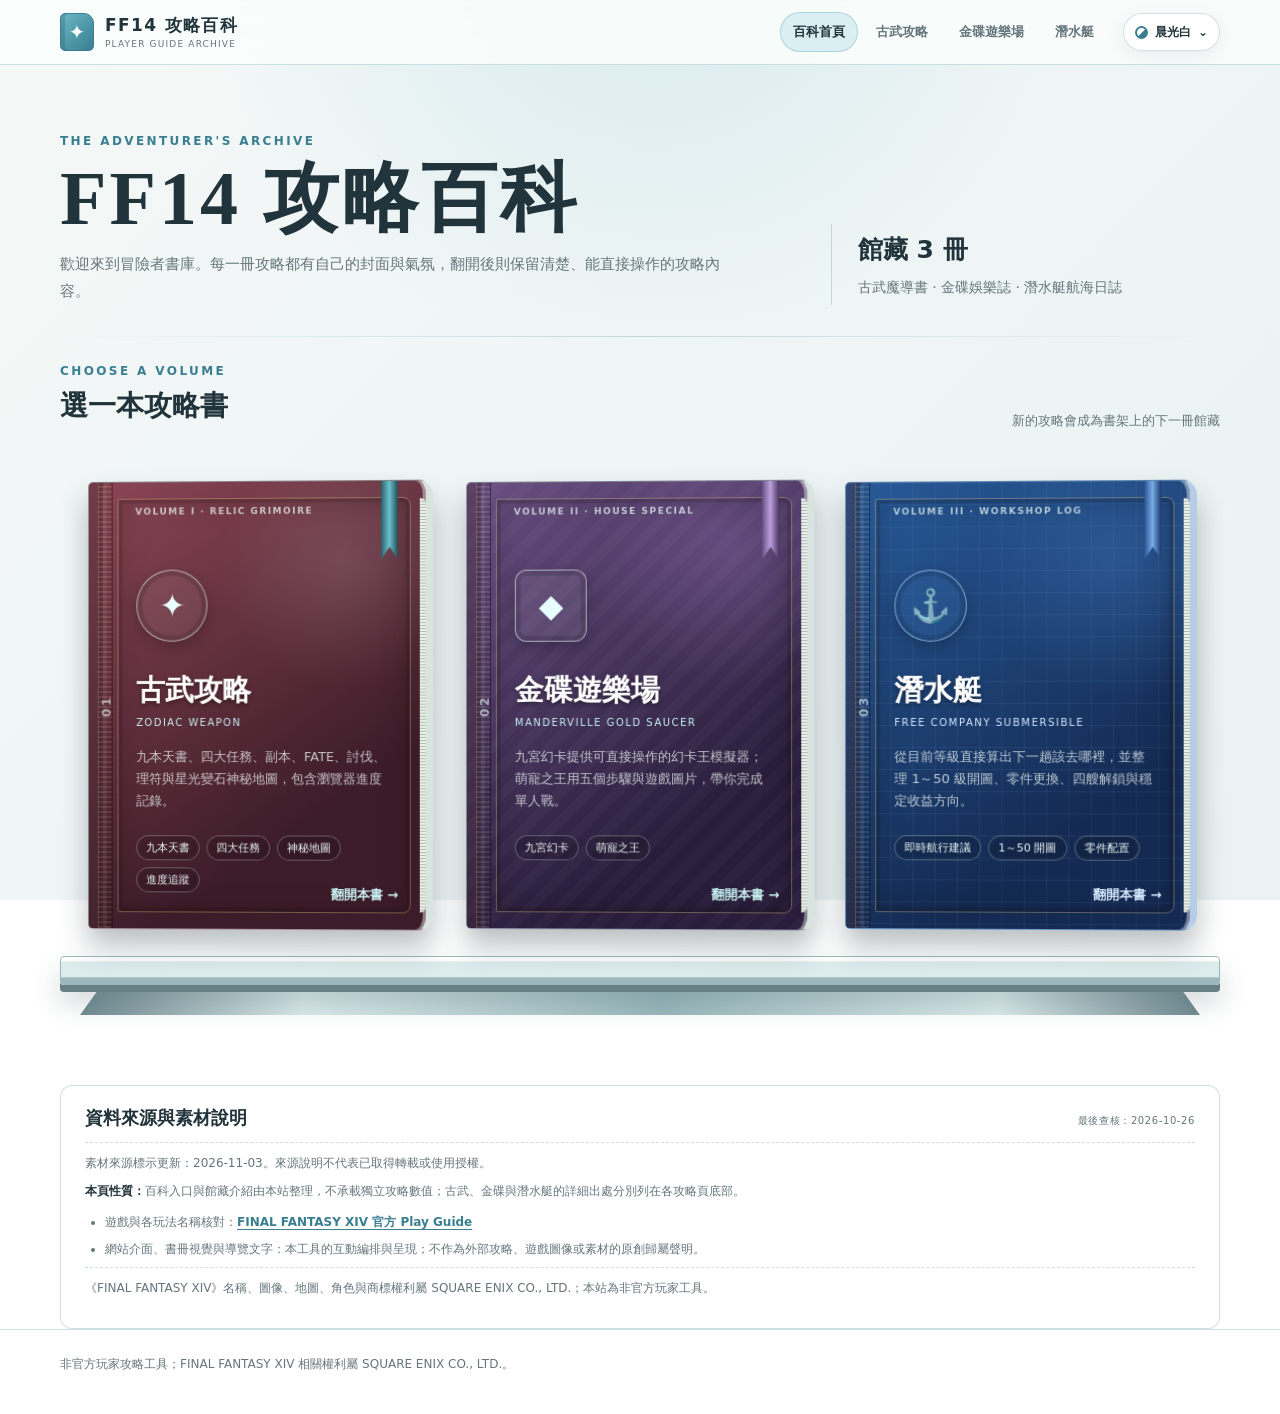
==== commit af426bf5: "2.0.0.0 Trans to libary" ====
--- a/index.html
+++ b/index.html
@@ -4,46 +4,69 @@
   <meta charset="utf-8">
   <meta name="viewport" content="width=device-width,initial-scale=1">
   <meta name="theme-color" content="#100f0d">
-  <meta name="description" content="FF14 玩家攻略百科：古武黃道十二文書、星光變石地圖與金碟遊樂場攻略。">
+  <meta name="description" content="FF14 玩家攻略百科：古武黃道十二文書、星光變石地圖、金碟遊樂場與部隊潛水艇攻略。">
   <title>FF14 攻略百科</title>
   <link rel="stylesheet" href="assets/encyclopedia.css">
+  <link rel="stylesheet" href="assets/themes.css">
+  <script src="assets/theme.js?v=51"></script>
+  <link rel="stylesheet" href="assets/site-navigation.css?v=51">
+  <script src="assets/site-navigation.js?v=50" defer></script>
 </head>
-<body>
-  <header class="site-header">
-    <nav class="shell nav" aria-label="主要導覽">
+<body class="archive-home">
+  <header class="site-header shared-site-header">
+    <nav class="shell nav site-primary-nav" aria-label="全站導覽">
       <a class="brand" href="index.html"><span class="brand-mark" aria-hidden="true">✦</span><span class="brand-copy"><b>FF14 攻略百科</b><span>PLAYER GUIDE ARCHIVE</span></span></a>
       <div class="nav-links">
         <a class="nav-link active" href="index.html" aria-current="page">百科首頁</a>
         <a class="nav-link" href="zodiac.html">古武攻略</a>
         <a class="nav-link" href="gold-saucer.html">金碟遊樂場</a>
+        <a class="nav-link" href="submersible.html">潛水艇</a>
       </div>
     </nav>
   </header>
 
-  <main class="shell">
+  <main class="shell library-home">
     <section class="hero">
-      <div><div class="eyebrow">Final Fantasy XIV · Player Guides</div><h1>FF14 攻略百科</h1><p>把分散的遊戲流程整理成真正能操作的攻略工具。選擇主題後即可進入各自的完整頁面；未來新增的攻略，也會集中在這個入口。</p></div>
-      <aside class="hero-note"><strong>2 個攻略主題</strong>古武工具完整保留，金碟遊樂場建立獨立專區。</aside>
+      <div><div class="eyebrow">The Adventurer's Archive</div><h1>FF14 攻略百科</h1><p>歡迎來到冒險者書庫。每一冊攻略都有自己的封面與氣氛，翻開後則保留清楚、能直接操作的攻略內容。</p></div>
+      <aside class="hero-note"><strong>館藏 3 冊</strong>古武魔導書 · 金碟娛樂誌 · 潛水艇航海日誌</aside>
     </section>
 
     <section aria-labelledby="guide-title">
-      <div class="section-head"><div><div class="eyebrow">Choose a guide</div><h2 id="guide-title">攻略分類</h2></div><p>之後可繼續加入青魔、採集、生產與其他內容</p></div>
+      <div class="section-head"><div><div class="eyebrow">Choose a volume</div><h2 id="guide-title">選一本攻略書</h2></div><p>新的攻略會成為書架上的下一冊館藏</p></div>
       <div class="guide-grid">
-        <a class="guide-card" href="zodiac.html">
-          <span class="card-action">進入攻略 →</span><span class="card-icon" aria-hidden="true">✦</span>
+        <a class="guide-card zodiac-book" href="zodiac.html">
+          <span class="book-pages" aria-hidden="true"></span><span class="book-ribbon" aria-hidden="true"></span><span class="book-volume">VOLUME I · RELIC GRIMOIRE</span>
+          <span class="card-action">翻開本書 →</span><span class="card-icon" aria-hidden="true">✦</span>
           <h3>古武攻略</h3><span class="en">ZODIAC WEAPON</span>
           <p>九本天書、四大任務、副本、FATE、討伐、理符與星光變石神秘地圖，包含瀏覽器進度記錄。</p>
           <span class="tags"><span class="tag">九本天書</span><span class="tag">四大任務</span><span class="tag">神秘地圖</span><span class="tag">進度追蹤</span></span>
           <span class="card-num" aria-hidden="true">01</span>
         </a>
         <a class="guide-card gold-saucer" href="gold-saucer.html">
-          <span class="card-action">進入專區 →</span><span class="card-icon" aria-hidden="true">◆</span>
+          <span class="book-pages" aria-hidden="true"></span><span class="book-ribbon" aria-hidden="true"></span><span class="book-volume">VOLUME II · HOUSE SPECIAL</span>
+          <span class="card-action">翻開本書 →</span><span class="card-icon" aria-hidden="true">◆</span>
           <h3>金碟遊樂場</h3><span class="en">MANDERVILLE GOLD SAUCER</span>
           <p>九宮幻卡提供可直接操作的幻卡王模擬器；萌寵之王用五個步驟與遊戲圖片，帶你完成單人戰。</p>
           <span class="tags"><span class="tag">九宮幻卡</span><span class="tag">萌寵之王</span></span>
           <span class="card-num" aria-hidden="true">02</span>
         </a>
+        <a class="guide-card submersible" href="submersible.html">
+          <span class="book-pages" aria-hidden="true"></span><span class="book-ribbon" aria-hidden="true"></span><span class="book-volume">VOLUME III · WORKSHOP LOG</span>
+          <span class="card-action">翻開本書 →</span><span class="card-icon" aria-hidden="true">⚓</span>
+          <h3>潛水艇</h3><span class="en">FREE COMPANY SUBMERSIBLE</span>
+          <p>從目前等級直接算出下一趟該去哪裡，並整理 1～50 級開圖、零件更換、四艘解鎖與穩定收益方向。</p>
+          <span class="tags"><span class="tag">即時航行建議</span><span class="tag">1～50 開圖</span><span class="tag">零件配置</span></span>
+          <span class="card-num" aria-hidden="true">03</span>
+        </a>
       </div>
+    </section>
+
+    <section class="page-sources" aria-labelledby="home-sources-title">
+      <div class="page-sources-head"><h2 id="home-sources-title">資料來源與素材說明</h2><span>最後查核：2026-10-26</span></div>
+      <p class="page-sources-note">素材來源標示更新：2026-11-03。來源說明不代表已取得轉載或使用授權。</p>
+      <p><strong>本頁性質：</strong>百科入口與館藏介紹由本站整理，不承載獨立攻略數值；古武、金碟與潛水艇的詳細出處分別列在各攻略頁底部。</p>
+      <ul><li>遊戲與各玩法名稱核對：<a href="https://na.finalfantasyxiv.com/lodestone/playguide/" target="_blank" rel="noreferrer">FINAL FANTASY XIV 官方 Play Guide</a></li><li>網站介面、書冊視覺與導覽文字：本工具的互動編排與呈現；不作為外部攻略、遊戲圖像或素材的原創歸屬聲明。</li></ul>
+      <p class="page-sources-note">《FINAL FANTASY XIV》名稱、圖像、地圖、角色與商標權利屬 SQUARE ENIX CO., LTD.；本站為非官方玩家工具。</p>
     </section>
   </main>
 
--- a/assets/encyclopedia.css
+++ b/assets/encyclopedia.css
@@ -2,7 +2,7 @@
 *{box-sizing:border-box}html{scroll-behavior:smooth}body{margin:0;min-height:100vh;color:var(--text);background:radial-gradient(circle at 15% 0%,rgba(197,154,71,.13),transparent 34%),radial-gradient(circle at 100% 45%,rgba(157,64,59,.1),transparent 34%),var(--bg);font-family:"Noto Serif TC","Microsoft JhengHei",serif;line-height:1.65}a{color:inherit}.shell{width:min(1160px,calc(100% - 34px));margin:auto}
 .site-header{border-bottom:1px solid var(--line);background:rgba(16,15,13,.88);backdrop-filter:blur(12px);position:sticky;top:0;z-index:20}.nav{min-height:72px;display:flex;align-items:center;justify-content:space-between;gap:22px}.brand{display:flex;align-items:center;gap:12px;text-decoration:none}.brand-mark{width:39px;height:43px;display:grid;place-items:center;border:1px solid var(--gold);border-radius:5px 10px 5px 5px;background:linear-gradient(135deg,#e0c476,#8c6229);color:#2e2113;box-shadow:inset 4px 0 rgba(42,27,12,.28);font-size:20px}.brand-copy b,.brand-copy span{display:block}.brand-copy b{font-size:17px;letter-spacing:.08em}.brand-copy span{color:#aaa08f;font:11px/1.4 system-ui,sans-serif;letter-spacing:.13em}.nav-links{display:flex;align-items:center;gap:7px}.nav-link{border:1px solid transparent;border-radius:999px;padding:8px 13px;text-decoration:none;color:#d8cfbf;font:700 13px system-ui,sans-serif;transition:.18s}.nav-link:hover,.nav-link.active{border-color:rgba(239,213,137,.42);background:rgba(239,213,137,.09);color:#fff}
 .hero{padding:78px 0 48px;display:grid;grid-template-columns:minmax(0,1.3fr) minmax(260px,.7fr);gap:48px;align-items:end}.eyebrow{color:var(--gold-light);font:700 12px/1.4 system-ui,sans-serif;letter-spacing:.2em;text-transform:uppercase}.hero h1{margin:9px 0 12px;font-size:clamp(42px,7vw,76px);font-weight:600;line-height:1.05;letter-spacing:.04em}.hero p{margin:0;max-width:680px;color:var(--muted);font:15px/1.8 system-ui,sans-serif}.hero-note{border-left:1px solid var(--line);padding-left:26px;color:#c8bead;font:14px/1.7 system-ui,sans-serif}.hero-note strong{display:block;margin-bottom:4px;color:#fff;font-size:25px}.section-head{display:flex;align-items:end;justify-content:space-between;gap:24px;margin:10px 0 18px}.section-head h2{margin:4px 0 0;font-size:28px;font-weight:600}.section-head p{margin:0;color:#9f9585;font:13px system-ui,sans-serif}
-.guide-grid{display:grid;grid-template-columns:repeat(2,minmax(0,1fr));gap:18px;padding-bottom:78px}.guide-card{position:relative;min-height:360px;padding:28px;border:1px solid var(--line);border-radius:14px;overflow:hidden;background:linear-gradient(145deg,rgba(47,41,32,.98),rgba(26,24,20,.99));box-shadow:0 14px 34px rgba(0,0,0,.2);text-decoration:none;transition:transform .2s,border-color .2s,box-shadow .2s}.guide-card::before{content:"";position:absolute;inset:10px;border:1px solid rgba(239,213,137,.11);border-radius:9px;pointer-events:none}.guide-card:hover{transform:translateY(-5px);border-color:rgba(239,213,137,.65);box-shadow:var(--shadow)}.guide-card:focus-visible{outline:3px solid var(--gold-light);outline-offset:4px}.guide-card.gold-saucer{background:radial-gradient(circle at 83% 14%,rgba(232,185,70,.23),transparent 28%),linear-gradient(145deg,#45351c,#211b14 70%)}.card-num{position:absolute;right:21px;bottom:-28px;color:rgba(239,213,137,.07);font:800 128px/1 system-ui,sans-serif}.card-icon{width:58px;height:58px;display:grid;place-items:center;border:1px solid rgba(239,213,137,.42);border-radius:50%;background:rgba(197,154,71,.1);color:var(--gold-light);font-size:28px}.guide-card h3{margin:28px 0 2px;font-size:31px;font-weight:600}.guide-card .en{display:block;color:var(--gold-light);font:12px system-ui,sans-serif;letter-spacing:.12em}.guide-card p{max-width:470px;margin:20px 0 24px;color:#bcb2a2;font:14px/1.75 system-ui,sans-serif}.tags{display:flex;gap:7px;flex-wrap:wrap;position:relative;z-index:1}.tag{border:1px solid rgba(239,213,137,.2);border-radius:999px;padding:4px 9px;color:#d3c8b5;background:rgba(255,255,255,.025);font:11px system-ui,sans-serif}.card-action{position:absolute;right:26px;top:29px;color:#f2d991;font:700 13px system-ui,sans-serif}.site-footer{border-top:1px solid var(--line);padding:24px 0 40px;color:#8e8577;font:12px/1.7 system-ui,sans-serif}
+.guide-grid{display:grid;grid-template-columns:repeat(auto-fit,minmax(285px,1fr));gap:18px;padding-bottom:78px}.guide-card{position:relative;min-height:360px;padding:28px;border:1px solid var(--line);border-radius:14px;overflow:hidden;background:linear-gradient(145deg,rgba(47,41,32,.98),rgba(26,24,20,.99));box-shadow:0 14px 34px rgba(0,0,0,.2);text-decoration:none;transition:transform .2s,border-color .2s,box-shadow .2s}.guide-card::before{content:"";position:absolute;inset:10px;border:1px solid rgba(239,213,137,.11);border-radius:9px;pointer-events:none}.guide-card:hover{transform:translateY(-5px);border-color:rgba(239,213,137,.65);box-shadow:var(--shadow)}.guide-card:focus-visible{outline:3px solid var(--gold-light);outline-offset:4px}.guide-card.gold-saucer{background:radial-gradient(circle at 83% 14%,rgba(232,185,70,.23),transparent 28%),linear-gradient(145deg,#45351c,#211b14 70%)}.guide-card.submersible{background:radial-gradient(circle at 84% 13%,rgba(63,153,176,.22),transparent 30%),linear-gradient(145deg,#263f45,#182326 72%)}.guide-card.submersible .card-icon{border-color:rgba(124,205,222,.48);background:rgba(74,161,181,.12);color:#bce9ef}.card-num{position:absolute;right:21px;bottom:-28px;color:rgba(239,213,137,.07);font:800 128px/1 system-ui,sans-serif}.card-icon{width:58px;height:58px;display:grid;place-items:center;border:1px solid rgba(239,213,137,.42);border-radius:50%;background:rgba(197,154,71,.1);color:var(--gold-light);font-size:28px}.guide-card h3{margin:28px 0 2px;font-size:31px;font-weight:600}.guide-card .en{display:block;color:var(--gold-light);font:12px system-ui,sans-serif;letter-spacing:.12em}.guide-card p{max-width:470px;margin:20px 0 24px;color:#bcb2a2;font:14px/1.75 system-ui,sans-serif}.tags{display:flex;gap:7px;flex-wrap:wrap;position:relative;z-index:1}.tag{border:1px solid rgba(239,213,137,.2);border-radius:999px;padding:4px 9px;color:#d3c8b5;background:rgba(255,255,255,.025);font:11px system-ui,sans-serif}.card-action{position:absolute;right:26px;top:29px;color:#f2d991;font:700 13px system-ui,sans-serif}.site-footer{border-top:1px solid var(--line);padding:24px 0 40px;color:#8e8577;font:12px/1.7 system-ui,sans-serif}
 .page-hero{padding:58px 0 30px;display:flex;align-items:end;justify-content:space-between;gap:30px}.page-hero h1{margin:7px 0 8px;font-size:clamp(38px,6vw,64px);font-weight:600;line-height:1.1}.page-hero p{margin:0;max-width:700px;color:var(--muted);font:14px/1.75 system-ui,sans-serif}.page-badge{flex:0 0 auto;min-width:180px;border-left:1px solid var(--line);padding-left:22px;color:#b9ae9b;font:13px system-ui,sans-serif}.page-badge strong{display:block;color:#fff;font-size:24px}.notice{margin:10px 0 26px;padding:15px 18px;border:1px solid rgba(239,213,137,.24);border-left:3px solid var(--gold);border-radius:0 9px 9px 0;background:rgba(197,154,71,.07);color:#c6baa6;font:13px/1.65 system-ui,sans-serif}.saucer-grid{display:grid;grid-template-columns:repeat(2,minmax(0,1fr));gap:13px;padding-bottom:76px}.saucer-card{min-height:190px;padding:20px;border:1px solid rgba(239,213,137,.19);border-radius:11px;background:linear-gradient(145deg,rgba(46,39,28,.96),rgba(28,25,21,.98))}.saucer-card.featured{grid-column:span 2;background:radial-gradient(circle at 86% 18%,rgba(236,188,66,.2),transparent 28%),linear-gradient(145deg,#46361e,#241d15)}.saucer-card .mini-icon{color:var(--gold-light);font-size:23px}.saucer-card h2{margin:12px 0 5px;font-size:21px}.saucer-card p{margin:0;color:#a9a090;font:13px/1.65 system-ui,sans-serif}.status{display:inline-block;margin-top:17px;border:1px solid rgba(239,213,137,.25);border-radius:999px;padding:3px 8px;color:#d8c99f;font:11px system-ui,sans-serif}
 .saucer-link{color:inherit;text-decoration:none;transition:transform .18s ease,border-color .18s ease,box-shadow .18s ease}.saucer-link:hover,.saucer-link:focus-visible{transform:translateY(-3px);border-color:rgba(239,213,137,.5);box-shadow:0 15px 34px rgba(0,0,0,.25);outline:none}.status.ready{border-color:rgba(113,190,151,.42);background:rgba(76,147,110,.12);color:#a7dfc1}
 @media(max-width:800px){.hero{grid-template-columns:1fr;gap:24px;padding-top:50px}.hero-note,.page-badge{border-left:0;border-top:1px solid var(--line);padding:17px 0 0}.page-hero{align-items:flex-start;flex-direction:column}.guide-grid{grid-template-columns:1fr}.guide-card{min-height:315px}.saucer-grid{grid-template-columns:repeat(2,1fr)}}
@@ -10,3 +10,48 @@
 @media(prefers-reduced-motion:reduce){*{scroll-behavior:auto!important;transition:none!important}}
 
 .saucer-card[hidden]{display:none!important}
+
+/* 百科首頁：冒險者書庫 */
+body.archive-home{background:radial-gradient(circle at 50% -12%,rgba(222,184,104,.18),transparent 34%),linear-gradient(rgba(8,7,6,.76),rgba(8,7,6,.92)),repeating-linear-gradient(90deg,#1c1510 0,#1c1510 118px,#211812 119px,#211812 122px);background-attachment:fixed}
+.archive-home .site-header{background:rgba(12,10,8,.9)}
+.library-home .hero{position:relative;padding-top:68px}
+.library-home .hero::after{content:"";position:absolute;left:0;right:0;bottom:16px;height:1px;background:linear-gradient(90deg,transparent,var(--line),transparent)}
+.library-home .hero-note{padding-top:5px;padding-bottom:5px}
+.library-home .guide-grid{position:relative;grid-template-columns:repeat(3,minmax(0,1fr));gap:31px;padding:34px 28px 108px;perspective:1300px;isolation:isolate}
+.library-home .guide-grid::before{content:"";position:absolute;z-index:0;left:0;right:0;bottom:52px;height:27px;border:1px solid #76532d;border-radius:4px;background:linear-gradient(#9a7446 0 12%,#5b3a20 18% 72%,#342116 78%);box-shadow:0 7px 0 #21150e,0 17px 26px rgba(0,0,0,.72),inset 0 1px rgba(255,226,167,.28)}
+.library-home .guide-grid::after{content:"";position:absolute;z-index:-1;left:20px;right:20px;bottom:22px;height:31px;background:linear-gradient(90deg,#24160f,#51321d 18%,#2b1b12 52%,#51321d 82%,#24160f);clip-path:polygon(2% 0,98% 0,100% 100%,0 100%);box-shadow:0 16px 25px rgba(0,0,0,.55)}
+.library-home .guide-card{z-index:1;isolation:isolate;min-height:438px;padding:55px 35px 36px 48px;border:1px solid rgba(239,213,137,.55);border-right:7px solid #c8b37e;border-radius:5px 15px 15px 5px;background:radial-gradient(circle at 76% 18%,rgba(231,188,102,.15),transparent 28%),linear-gradient(145deg,#68252c,#2b0e13 72%);box-shadow:inset 14px 0 rgba(30,8,10,.38),inset 18px 0 rgba(239,213,137,.18),inset -3px 0 rgba(255,245,210,.42),0 17px 28px rgba(0,0,0,.5);transform:rotateY(-2deg);transform-origin:left center;transition:transform .24s ease,border-color .2s,box-shadow .24s ease}
+.library-home .guide-card::before{z-index:0;inset:16px 15px 16px 29px;border:1px solid rgba(239,213,137,.33);border-radius:2px 8px 8px 2px;box-shadow:inset 0 0 0 4px rgba(19,9,6,.13),inset 0 0 30px rgba(0,0,0,.2)}
+.library-home .guide-card::after{content:"";position:absolute;z-index:1;left:9px;top:0;bottom:0;width:13px;border-left:1px solid rgba(255,225,159,.18);border-right:1px solid rgba(0,0,0,.46);background:repeating-linear-gradient(0deg,rgba(255,225,159,.08) 0 2px,rgba(0,0,0,.1) 2px 5px)}
+.library-home .guide-card:hover{transform:translateY(-15px) rotateY(0);border-color:#f0d48d;box-shadow:inset 14px 0 rgba(30,8,10,.34),inset 18px 0 rgba(239,213,137,.2),inset -3px 0 rgba(255,245,210,.48),0 30px 44px rgba(0,0,0,.62)}
+.library-home .guide-card.gold-saucer{background:radial-gradient(circle at 78% 16%,rgba(247,201,85,.24),transparent 29%),repeating-linear-gradient(135deg,rgba(255,255,255,.025) 0 10px,transparent 10px 20px),linear-gradient(145deg,#4b315c,#1d1427 74%)}
+.library-home .guide-card.submersible{background:linear-gradient(rgba(125,212,229,.07) 1px,transparent 1px),linear-gradient(90deg,rgba(125,212,229,.07) 1px,transparent 1px),radial-gradient(circle at 79% 17%,rgba(63,166,191,.24),transparent 30%),linear-gradient(145deg,#24515c,#13282e 74%);background-size:22px 22px,22px 22px,auto,auto;border-color:rgba(145,209,218,.5);border-right-color:#a9c7c8}
+.library-home .book-pages{position:absolute;z-index:2;right:0;top:17px;bottom:17px;width:6px;border-radius:0 7px 7px 0;background:repeating-linear-gradient(0deg,#ddcc9e 0 2px,#9c8963 2px 3px);box-shadow:1px 0 rgba(255,255,255,.24)}
+.library-home .book-ribbon{position:absolute;z-index:3;right:28px;top:0;width:17px;height:78px;background:linear-gradient(90deg,#632025,#b4474e,#54171d);clip-path:polygon(0 0,100% 0,100% 100%,50% 84%,0 100%);filter:drop-shadow(0 2px 2px rgba(0,0,0,.35))}
+.library-home .gold-saucer .book-ribbon{background:linear-gradient(90deg,#9b7229,#e3bd60,#76511b)}
+.library-home .submersible .book-ribbon{background:linear-gradient(90deg,#205b69,#69b5c4,#194a56)}
+.library-home .book-volume{position:absolute;z-index:2;left:47px;top:25px;color:rgba(255,239,199,.7);font:700 9px/1 system-ui,sans-serif;letter-spacing:.17em}
+.library-home .card-icon,.library-home .guide-card h3,.library-home .guide-card .en,.library-home .guide-card p,.library-home .tags{position:relative;z-index:2}
+.library-home .card-icon{width:72px;height:72px;margin-top:32px;border:1px solid rgba(239,213,137,.66);box-shadow:inset 0 0 0 5px rgba(0,0,0,.13),0 5px 16px rgba(0,0,0,.24);font-size:32px}
+.library-home .gold-saucer .card-icon{border-radius:12px}
+.library-home .submersible .card-icon{border-color:rgba(151,223,233,.7);background:rgba(43,130,149,.16);color:#c6f1f5}
+.library-home .guide-card h3{margin-top:25px;font-size:29px;text-shadow:0 2px 5px rgba(0,0,0,.45)}
+.library-home .guide-card .en{font-size:10px;letter-spacing:.15em}
+.library-home .guide-card p{margin-top:18px;font-size:13px;line-height:1.68}
+.library-home .tag{border-color:rgba(244,217,153,.28);background:rgba(0,0,0,.16)}
+.library-home .card-action{z-index:4;top:auto;right:28px;bottom:25px;color:#ffe4a1}
+.library-home .card-num{z-index:3;left:12px;right:auto;top:50%;bottom:auto;transform:translateY(-50%) rotate(180deg);writing-mode:vertical-rl;color:rgba(255,230,169,.58);font:800 12px/1 system-ui,sans-serif;letter-spacing:.22em}
+@media(max-width:980px){.library-home .guide-grid{grid-template-columns:repeat(2,minmax(285px,1fr))}.library-home .guide-card:last-child{grid-column:1/-1;width:min(100%,430px);justify-self:center}}
+@media(max-width:680px){.library-home .hero{padding-top:45px}.library-home .guide-grid{grid-template-columns:1fr;gap:24px;padding:24px 10px 82px}.library-home .guide-card,.library-home .guide-card:last-child{grid-column:auto;width:100%;min-height:390px;transform:none}.library-home .guide-card:hover{transform:translateY(-7px)}.library-home .guide-grid::before{bottom:36px}.library-home .guide-grid::after{bottom:8px}.library-home .book-volume{left:42px}}
+
+/* Shared source ledger used at the end of every encyclopedia page. */
+.page-sources{margin-top:48px;padding:22px 24px;border:1px solid var(--theme-line,var(--line));border-radius:12px;background:color-mix(in srgb,var(--theme-surface,#211d17) 88%,transparent);color:var(--theme-muted,#a99f8e);font:12px/1.75 system-ui,sans-serif}
+.page-sources-head{display:flex;align-items:end;justify-content:space-between;gap:18px;margin-bottom:12px}
+.page-sources-head h2{margin:0;color:var(--theme-ink,#eee4d2);font:700 18px/1.2 "Noto Serif TC","Microsoft JhengHei",serif}
+.page-sources-head span{font-size:10px;letter-spacing:.06em}
+.page-sources p{margin:7px 0}
+.page-sources strong{color:var(--theme-ink,#eee4d2)}
+.page-sources a{color:var(--theme-accent,var(--gold,#d6b66b));font-weight:700;text-underline-offset:3px}
+.page-sources ul{display:grid;gap:6px;margin:10px 0 0;padding-left:20px}
+.page-sources-note{padding-top:10px;border-top:1px dashed var(--theme-line,var(--line))}
+@media(max-width:680px){.page-sources{padding:18px 16px}.page-sources-head{align-items:flex-start;flex-direction:column;gap:4px}}
--- a/assets/themes.css
+++ b/assets/themes.css
@@ -0,0 +1,148 @@
+:root,html[data-theme="daylight"]{--theme-bg:#f4f8f7;--theme-bg-2:#eaf2f3;--theme-surface:#fff;--theme-surface-2:#edf5f5;--theme-ink:#22343b;--theme-muted:#65767c;--theme-accent:#397e91;--theme-accent-2:#6bb7c4;--theme-line:rgba(57,126,145,.24);--theme-header:rgba(250,253,252,.9);--theme-shadow:0 22px 55px rgba(42,73,82,.16);--theme-glow:rgba(85,178,198,.18);--theme-shelf:#dcebec;--theme-shelf-edge:#9bb9bd;--theme-shelf-shadow:rgba(35,67,75,.22)}
+html[data-theme="mist"]{--theme-bg:#dce7ed;--theme-bg-2:#cbdbe3;--theme-surface:#f4f8fa;--theme-surface-2:#e2edf2;--theme-ink:#263946;--theme-muted:#607480;--theme-accent:#4f7895;--theme-accent-2:#7aa7bc;--theme-line:rgba(61,101,128,.27);--theme-header:rgba(232,241,245,.91);--theme-shadow:0 22px 55px rgba(33,61,79,.19);--theme-glow:rgba(116,172,198,.22);--theme-shelf:#c2d3dc;--theme-shelf-edge:#819eae;--theme-shelf-shadow:rgba(28,53,68,.25)}
+html[data-theme="forest"]{--theme-bg:#e6efe4;--theme-bg-2:#d4e3d3;--theme-surface:#fbfcf8;--theme-surface-2:#eaf2e6;--theme-ink:#293b31;--theme-muted:#66786a;--theme-accent:#4c7d5e;--theme-accent-2:#83ae8d;--theme-line:rgba(71,119,87,.26);--theme-header:rgba(246,250,243,.91);--theme-shadow:0 22px 55px rgba(43,76,52,.17);--theme-glow:rgba(112,171,127,.2);--theme-shelf:#d1e2d0;--theme-shelf-edge:#8eaa91;--theme-shelf-shadow:rgba(41,72,48,.23)}
+html[data-theme="night"]{--theme-bg:#101827;--theme-bg-2:#17253a;--theme-surface:#19263a;--theme-surface-2:#203148;--theme-ink:#edf6f8;--theme-muted:#aabdc5;--theme-accent:#62cfe0;--theme-accent-2:#9ae6ef;--theme-line:rgba(119,208,223,.24);--theme-header:rgba(11,19,32,.9);--theme-shadow:0 25px 60px rgba(0,0,0,.4);--theme-glow:rgba(73,200,224,.2);--theme-shelf:#24384c;--theme-shelf-edge:#4f7890;--theme-shelf-shadow:rgba(0,0,0,.48)}
+html{color-scheme:light}html[data-theme="night"]{color-scheme:dark}
+body{color:var(--theme-ink);background:radial-gradient(circle at 16% -10%,var(--theme-glow),transparent 34%),linear-gradient(145deg,var(--theme-bg),var(--theme-bg-2));background-attachment:fixed}
+.site-header{border-color:var(--theme-line);background:var(--theme-header)}.brand-mark{border-color:var(--theme-accent);background:linear-gradient(135deg,var(--theme-accent-2),var(--theme-accent));color:#f8ffff;box-shadow:inset 4px 0 rgba(15,54,65,.2)}
+.brand-copy b{color:var(--theme-ink)}.brand-copy span{color:var(--theme-muted)}.nav-link{color:var(--theme-muted)}.nav-link:hover,.nav-link.active{border-color:var(--theme-line);background:var(--theme-glow);color:var(--theme-ink)}
+.eyebrow{color:var(--theme-accent)}.hero p,.page-hero p,.section-head p{color:var(--theme-muted)}.hero-note,.page-badge{border-color:var(--theme-line);color:var(--theme-muted)}.hero-note strong,.page-badge strong{color:var(--theme-ink)}
+.notice{border-color:var(--theme-line);border-left-color:var(--theme-accent);background:var(--theme-glow);color:var(--theme-muted)}
+.saucer-card{border-color:var(--theme-line);background:linear-gradient(145deg,var(--theme-surface),var(--theme-surface-2));box-shadow:0 12px 28px rgba(33,58,67,.08)}.saucer-card p{color:var(--theme-muted)}.saucer-card .mini-icon{color:var(--theme-accent)}.saucer-link:hover,.saucer-link:focus-visible{border-color:var(--theme-accent);box-shadow:var(--theme-shadow)}
+.status{border-color:var(--theme-line);color:var(--theme-accent);background:var(--theme-glow)}.site-footer{border-color:var(--theme-line);color:var(--theme-muted)}
+.theme-picker{position:relative;z-index:40;margin-left:2px;font-family:system-ui,-apple-system,"Microsoft JhengHei",sans-serif}.theme-trigger{display:flex;align-items:center;gap:7px;min-height:36px;padding:7px 10px;border:1px solid var(--theme-line);border-radius:999px;background:var(--theme-surface);color:var(--theme-ink);box-shadow:0 5px 18px rgba(35,64,74,.08);cursor:pointer;font:700 12px/1 system-ui,sans-serif;white-space:nowrap}.theme-trigger-icon{width:13px;height:13px;border:2px solid var(--theme-accent);border-radius:50%;background:linear-gradient(135deg,var(--theme-surface) 50%,var(--theme-accent) 51%)}
+.theme-menu{position:absolute;right:0;top:calc(100% + 9px);width:156px;padding:7px;border:1px solid var(--theme-line);border-radius:12px;background:var(--theme-surface);box-shadow:var(--theme-shadow)}.theme-menu[hidden]{display:none}.theme-menu button{display:flex;width:100%;align-items:center;gap:9px;padding:9px;border:0;border-radius:8px;background:transparent;color:var(--theme-ink);cursor:pointer;font:600 12px/1.2 system-ui,sans-serif;text-align:left}.theme-menu button:hover,.theme-menu button[aria-pressed="true"]{background:var(--theme-glow)}.theme-menu button[aria-pressed="true"]::after{content:"✓";margin-left:auto;color:var(--theme-accent);font-weight:900}
+.theme-swatch{width:20px;height:20px;flex:0 0 20px;border:1px solid rgba(45,68,72,.22);border-radius:50%;box-shadow:inset 0 0 0 3px rgba(255,255,255,.38)}.theme-swatch.daylight{background:#f4f8f7}.theme-swatch.mist{background:#9db8c8}.theme-swatch.forest{background:#729a76}.theme-swatch.night{background:#14243b}.theme-trigger:focus-visible,.theme-menu button:focus-visible{outline:3px solid var(--theme-accent-2);outline-offset:2px}
+body.archive-home{background:radial-gradient(circle at 50% -10%,var(--theme-glow),transparent 38%),linear-gradient(135deg,var(--theme-bg),var(--theme-bg-2));background-attachment:fixed}.archive-home .site-header{background:var(--theme-header)}.archive-home .library-home .hero::after{background:linear-gradient(90deg,transparent,var(--theme-line),transparent)}
+.archive-home .library-home .guide-grid::before{border-color:var(--theme-shelf-edge);background:linear-gradient(var(--theme-surface) 0 14%,var(--theme-shelf) 18% 72%,var(--theme-shelf-edge) 78%);box-shadow:0 7px 0 color-mix(in srgb,var(--theme-shelf-edge) 55%,#283a42),0 17px 28px var(--theme-shelf-shadow),inset 0 1px rgba(255,255,255,.65)}.archive-home .library-home .guide-grid::after{background:linear-gradient(90deg,color-mix(in srgb,var(--theme-shelf-edge) 65%,#263842),var(--theme-shelf) 20%,var(--theme-shelf-edge) 52%,var(--theme-shelf) 82%,color-mix(in srgb,var(--theme-shelf-edge) 65%,#263842));box-shadow:0 16px 25px var(--theme-shelf-shadow)}
+.archive-home .library-home .guide-card{border-color:rgba(215,233,235,.5);border-right-color:#d9e3df;background:radial-gradient(circle at 76% 18%,rgba(255,255,255,.12),transparent 28%),linear-gradient(145deg,#8c4654,#3d1c29 72%);box-shadow:inset 14px 0 rgba(34,8,17,.32),inset 18px 0 rgba(255,255,255,.08),inset -3px 0 rgba(255,255,255,.42),0 17px 28px rgba(30,48,54,.3);color:#fff}.archive-home .library-home .guide-card:hover{border-color:#d8f2f4;box-shadow:inset 14px 0 rgba(30,8,10,.28),inset 18px 0 rgba(255,255,255,.1),inset -3px 0 rgba(255,255,255,.5),0 28px 44px rgba(26,52,61,.36)}
+.archive-home .library-home .guide-card.gold-saucer{background:radial-gradient(circle at 78% 16%,rgba(190,151,233,.22),transparent 29%),repeating-linear-gradient(135deg,rgba(255,255,255,.025) 0 10px,transparent 10px 20px),linear-gradient(145deg,#6a4f83,#291d3b 74%)}.archive-home .library-home .guide-card.submersible{background:linear-gradient(rgba(126,180,235,.09) 1px,transparent 1px),linear-gradient(90deg,rgba(126,180,235,.09) 1px,transparent 1px),radial-gradient(circle at 79% 17%,rgba(75,137,213,.28),transparent 30%),linear-gradient(145deg,#285b9a,#142a52 74%);background-size:22px 22px,22px 22px,auto,auto;border-color:rgba(145,190,235,.62);border-right-color:#b6cce7}
+.archive-home .library-home .guide-card p{color:rgba(241,248,247,.76)}.archive-home .library-home .guide-card .en,.archive-home .library-home .card-action{color:#c9f2f2}.archive-home .library-home .tag{border-color:rgba(220,244,243,.3);color:#edf8f7;background:rgba(0,0,0,.14)}.archive-home .library-home .book-pages{background:repeating-linear-gradient(0deg,#ecf0e8 0 2px,#aebdb7 2px 3px)}.archive-home .library-home .book-volume{color:rgba(237,249,247,.72)}.archive-home .library-home .card-num{color:rgba(232,250,248,.56)}.archive-home .library-home .card-icon{border-color:rgba(226,246,244,.58);color:#e9ffff;background:rgba(255,255,255,.08)}
+.archive-home .library-home .book-ribbon{background:linear-gradient(90deg,#285d69,#69c1cc,#244f5a)}.archive-home .library-home .gold-saucer .book-ribbon{background:linear-gradient(90deg,#684d83,#bba0dc,#513767)}.archive-home .library-home .submersible .book-ribbon{background:linear-gradient(90deg,#254f91,#78ace5,#1b3b72)}
+.archive-home .library-home .submersible .card-icon{border-color:rgba(159,201,242,.7);background:rgba(66,121,191,.2);color:#deedff}.archive-home .library-home .submersible .en,.archive-home .library-home .submersible .card-action{color:#d5e9ff}
+.triad-hero p,.crumb,.breadcrumbs{color:var(--theme-muted)}.crumb a,.breadcrumbs a{color:var(--theme-accent)}.rule-badges span{border-color:var(--theme-line);background:var(--theme-glow);color:var(--theme-accent)}.match-toolbar,.hand-section,.guide-explain,.triad-sources{border-color:var(--theme-line)}.match-toolbar{background:color-mix(in srgb,var(--theme-surface) 62%,transparent)}html:not([data-theme="night"]) .match-toolbar strong,html:not([data-theme="night"]) .hand-head{color:var(--theme-ink)}.guide-meta{border-color:var(--theme-line);background:var(--theme-glow)}
+html:not([data-theme="night"]) body:has(.topbar){color:var(--theme-ink);background:linear-gradient(145deg,var(--theme-bg),var(--theme-bg-2))}html:not([data-theme="night"]) body:has(.topbar)::before{background:radial-gradient(circle at 18% -8%,var(--theme-glow),transparent 36%)}html:not([data-theme="night"]) .topbar{border-color:var(--theme-line)}html:not([data-theme="night"]) .topbar .brand{color:var(--theme-ink)}html:not([data-theme="night"]) .topbar .brand span{color:var(--theme-muted)}html:not([data-theme="night"]) .topbar .ghost,html:not([data-theme="night"]) .topbar .reset{border-color:var(--theme-line);color:var(--theme-ink);background:var(--theme-surface)}html:not([data-theme="night"]) .intro p,html:not([data-theme="night"]) .legend,html:not([data-theme="night"]) .book-list-head>span{color:var(--theme-muted)}html:not([data-theme="night"]) .legend{border-color:var(--theme-line)}html:not([data-theme="night"]) .legend strong{color:var(--theme-ink)}
+@media(max-width:760px){.nav{flex-wrap:wrap}.nav-links{order:3;flex-basis:100%}.theme-picker{margin-left:auto}.theme-trigger-label{display:none}.theme-menu{right:0}.top-actions .theme-trigger-label{display:none}}@media(max-width:560px){.theme-trigger{padding:7px 9px}.top-actions{flex-wrap:wrap;justify-content:flex-end}.top-actions .theme-picker{order:-1}}
+
+/* 書內頁：每冊沿用自己的封面色與材質語言。 */
+.page-book-zodiac{--book-accent:#974555;--book-accent-2:#d397a2;--book-deep:#35151f;--theme-accent:var(--book-accent);--theme-accent-2:var(--book-accent-2);--theme-line:rgba(151,69,85,.28);--theme-glow:rgba(169,76,94,.15);--gold:var(--book-accent);--gold-2:var(--book-accent-2);--red:#812f40;--red-2:#b45e69;--line:rgba(151,69,85,.3)}
+.page-book-zodiac .brand-mark{background:linear-gradient(145deg,#d9a2ab,#8f3d4d);border-color:#7e3241;color:#fff5f3}
+.page-book-zodiac .book{border-color:rgba(194,113,128,.34);background:radial-gradient(circle at 78% 15%,rgba(223,151,163,.13),transparent 30%),linear-gradient(145deg,#572330,#26131a 76%);color:#f8eef0}
+.page-book-zodiac .book::before{border-color:rgba(224,164,175,.18)}.page-book-zodiac .book::after{color:rgba(226,155,168,.1)}.page-book-zodiac .book:hover{border-color:#d7939f;box-shadow:0 20px 48px rgba(80,25,38,.3)}
+.page-book-zodiac .book-kicker,.page-book-zodiac .book .en{color:#dca4ae}.page-book-zodiac .book-stat{border-color:rgba(224,151,163,.2)}.page-book-zodiac .book-stat b{color:#e2a5b0}
+.page-book-zodiac .progress-line i{background:linear-gradient(90deg,#843447,#d798a4)}.page-book-zodiac .alex-entry,.page-book-zodiac .planner-entry{border-color:rgba(190,91,111,.32);background:linear-gradient(135deg,rgba(128,43,61,.18),rgba(102,40,54,.05))}
+.page-book-zodiac .bulk.primary{background:#843b4b;border-color:#c77f8d}.page-book-zodiac .priority{border-color:#c89099}.page-book-zodiac .panel-label,.page-book-zodiac .boss{color:#853345}
+
+/* 天書進度優先於封面主題；四種主題均保留相同、可辨識的狀態色。 */
+.page-book-zodiac .book{--status-accent:#efb7c2;--status-border:#92505f;--status-badge:#552432;min-height:310px}
+.page-book-zodiac .book.partial{--status-accent:#ffda93;--status-border:#b88a44;--status-badge:#66451e;border-color:var(--status-border);background:radial-gradient(circle at 78% 15%,rgba(255,214,137,.16),transparent 40%),linear-gradient(145deg,#715025,#332419 76%);box-shadow:0 12px 25px rgba(69,45,13,.18)}
+.page-book-zodiac .book.complete{--status-accent:#b5efd0;--status-border:#5caa88;--status-badge:#24533f;border-color:var(--status-border);background:radial-gradient(circle at 78% 15%,rgba(160,232,195,.15),transparent 40%),linear-gradient(145deg,#285e49,#142e25 76%);box-shadow:0 12px 25px rgba(20,67,46,.2)}
+.page-book-zodiac .book.partial::before,.page-book-zodiac .book.complete::before{border-color:var(--status-border);opacity:.45}
+.page-book-zodiac .book.partial::after,.page-book-zodiac .book.complete::after{color:var(--status-accent);opacity:.08}
+.page-book-zodiac .book:hover{border-color:var(--status-accent);box-shadow:0 16px 32px rgba(0,0,0,.23)}
+.page-book-zodiac .book h2{color:#fff5f0}
+.page-book-zodiac .book .book-kicker,.page-book-zodiac .book .en{color:var(--status-accent)}
+.page-book-zodiac .book-status-row{display:flex;justify-content:space-between;align-items:center;gap:8px;flex-wrap:wrap;position:relative;z-index:1}
+.page-book-zodiac .book-status-badge{display:inline-flex;white-space:nowrap;border:1px solid var(--status-border);border-radius:999px;padding:4px 8px;background:var(--status-badge);color:var(--status-accent);font:700 12px/1.4 system-ui,sans-serif}
+.page-book-zodiac .book .book-stat{color:#f4e9e1;border-color:var(--status-border);background:rgba(0,0,0,.12)}
+.page-book-zodiac .book .book-stat b{color:var(--status-accent)}
+.page-book-zodiac .book .book-stat.done b{color:#b5efd0}
+.page-book-zodiac .book .progress-copy,.page-book-zodiac .book .progress-copy b{color:var(--status-accent)}
+.page-book-zodiac .book .progress-line{display:block;background:rgba(0,0,0,.35)}
+.page-book-zodiac .book .progress-line i{background:var(--status-accent)}
+
+/* 古武左側四大任務：酒紅書脊側頁。 */
+.page-book-zodiac .drawer-tab{border-color:rgba(218,151,164,.62);background:linear-gradient(180deg,#8f4051,#451c28);box-shadow:0 12px 34px rgba(63,19,31,.4)}
+.page-book-zodiac .drawer-tab:hover{background:linear-gradient(180deg,#a94e61,#572331)}.page-book-zodiac .drawer-tab strong{background:#f1d9dd;color:#54212d}
+.page-book-zodiac .quest-drawer{border-right-color:rgba(218,151,164,.45);background:linear-gradient(160deg,#321821,#1d1116 72%);box-shadow:22px 0 58px rgba(48,14,24,.5);color:#f7ebed}
+.page-book-zodiac .drawer-head,.page-book-zodiac .timeline-guide{background:rgba(45,21,29,.96);border-color:rgba(218,151,164,.2)}
+.page-book-zodiac .drawer-head p{color:#bfa9ad}.page-book-zodiac .drawer-close{border-color:rgba(218,151,164,.42);color:#fff0f2}.page-book-zodiac .drawer-close:hover{background:rgba(194,100,119,.16)}
+.page-book-zodiac .drawer-progress,.page-book-zodiac .drawer-section{border-color:rgba(226,166,177,.12)}.page-book-zodiac .drawer-progress{color:#c9b5b9}.page-book-zodiac .drawer-progress strong,.page-book-zodiac .timeline-guide b{color:#f2d5db}.page-book-zodiac .drawer-progress span{color:#dfa3ae}
+.page-book-zodiac .drawer-section>summary{color:#eedde0}.page-book-zodiac .drawer-section>summary::after{color:#dda0ac}
+.page-book-zodiac .drawer-route .route-node{border-color:rgba(231,185,193,.14);background:rgba(255,244,246,.04);color:#f3e4e7}.page-book-zodiac .drawer-route .route-node.book-node{border-color:rgba(218,151,164,.42);background:rgba(151,69,85,.17)}
+.page-book-zodiac .dungeon-timeline::before{background:linear-gradient(#c97988,rgba(218,151,164,.12))}.page-book-zodiac .timeline-row{border-color:rgba(231,185,193,.08)}
+.page-book-zodiac .timeline-dungeon{border-color:rgba(218,151,164,.2);background:rgba(255,244,246,.045)}.page-book-zodiac .timeline-dungeon::before{border-color:#d79aa6;background:#2e161e}.page-book-zodiac .timeline-dungeon:hover{border-color:rgba(225,157,170,.56);background:rgba(255,244,246,.075)}
+.page-book-zodiac .timeline-dungeon input{border-color:#b87582;background:#351b23}.page-book-zodiac .timeline-dungeon-name{color:#f7e8eb}.page-book-zodiac .timeline-dungeon-sub,.page-book-zodiac .timeline-quest small{color:#b29da1}.page-book-zodiac .timeline-level{color:#dca0ac}
+.page-book-zodiac .timeline-book{border-color:rgba(218,151,164,.48);background:rgba(151,69,85,.2);color:#f0cfd5}.page-book-zodiac .timeline-book:hover{background:rgba(183,82,103,.34)}.page-book-zodiac .timeline-seq{color:rgba(226,158,171,.34)}
+
+/* 古武單冊內頁：卷名、任務紙頁、路線卡與凍結列統一成酒紅魔導書。 */
+.page-book-zodiac .detail-head{position:relative}.page-book-zodiac .detail-head::after{content:"";position:absolute;left:0;right:0;bottom:12px;height:1px;background:linear-gradient(90deg,transparent,rgba(169,76,94,.34),transparent)}
+.page-book-zodiac .detail-head h1{color:var(--theme-ink)}.page-book-zodiac .detail-sub,.page-book-zodiac .route-head p,.page-book-zodiac .filter{color:var(--theme-muted)}
+.page-book-zodiac .back,.page-book-zodiac .reset,.page-book-zodiac .bulk{border-color:rgba(151,69,85,.38);background:rgba(151,69,85,.08);color:var(--theme-ink)}
+.page-book-zodiac .back:hover,.page-book-zodiac .reset:hover,.page-book-zodiac .bulk:hover{border-color:#c87887;background:rgba(151,69,85,.16)}.page-book-zodiac .bulk.primary{background:#843b4b;border-color:#c77f8d;color:#fff}.page-book-zodiac .bulk.primary:hover{background:#9b4859}
+.page-book-zodiac .priority{border-color:#c6949d;background:linear-gradient(145deg,#f5e8e7,#dfc7cb);box-shadow:0 18px 46px rgba(83,29,42,.2);color:#2e2023}
+.page-book-zodiac .priority-title,.page-book-zodiac .dungeon-panel{border-color:rgba(105,43,57,.17)}.page-book-zodiac .priority-title p{color:#766065}.page-book-zodiac .panel-label,.page-book-zodiac .boss,.page-book-zodiac .fate-place-label{color:#84384a}
+.page-book-zodiac .priority .task,.page-book-zodiac .fate{border-color:rgba(112,47,61,.18);background:rgba(255,255,255,.36)}.page-book-zodiac .priority .task:hover{border-color:rgba(151,69,85,.42);background:rgba(255,255,255,.58)}.page-book-zodiac .priority .task-meta,.page-book-zodiac .fate-place-en,.page-book-zodiac .map-note{color:#786267}.page-book-zodiac .fate-place{border-color:rgba(112,47,61,.16)}.page-book-zodiac .fate-place-name{color:#3b242a}
+.page-book-zodiac .priority .task input{border-color:#a86270;background:#fff6f5}.page-book-zodiac .level-badge{border-color:rgba(151,69,85,.35);background:rgba(151,69,85,.09);color:#773242}.page-book-zodiac .note{color:#76434e}
+.page-book-zodiac .fate-jump{border-color:rgba(151,69,85,.35);background:rgba(151,69,85,.08);color:#743243}.page-book-zodiac .fate-jump:hover{background:rgba(151,69,85,.17)}
+.page-book-zodiac .route-stop{border-color:rgba(205,125,140,.3);background:radial-gradient(circle at 86% 12%,rgba(198,105,124,.12),transparent 30%),linear-gradient(110deg,#47202b,#23151a 72%);box-shadow:0 14px 34px rgba(50,17,26,.2)}
+.page-book-zodiac .stop-num{border-color:rgba(218,151,164,.25);color:#e0a3af;background:rgba(151,69,85,.1)}.page-book-zodiac .stop-map{border-color:rgba(218,151,164,.22)}.page-book-zodiac .stop-content h3{color:#f4e4e7}.page-book-zodiac .stop-content h3 span,.page-book-zodiac .route-task .task-meta{color:#bba3a8}
+.page-book-zodiac .route-task{border-color:rgba(229,176,186,.12);background:rgba(255,245,247,.04)}.page-book-zodiac .route-task:hover{border-color:rgba(218,151,164,.32);background:rgba(255,245,247,.075)}.page-book-zodiac .route-task input{border-color:#b56f7d;background:#331a22}
+.page-book-zodiac .tag{border-color:rgba(218,151,164,.38);color:#efbdc6;background:rgba(151,69,85,.13)}.page-book-zodiac .tag.leve{border-color:rgba(192,123,160,.42);color:#e9bdd5}.page-book-zodiac .sources{border-color:rgba(151,69,85,.24);color:var(--theme-muted)}.page-book-zodiac .sources a{color:#ac5365}
+.page-book-zodiac .sticky-priority{border-color:rgba(218,151,164,.42);background:rgba(42,19,27,.97);box-shadow:0 12px 36px rgba(48,14,24,.46)}.page-book-zodiac .sticky-book{border-color:rgba(218,151,164,.25)}.page-book-zodiac .sticky-book strong,.page-book-zodiac .sticky-group-head b{color:#f0cdd4}.page-book-zodiac .sticky-item{border-color:rgba(231,185,193,.13);background:rgba(255,245,247,.04)}.page-book-zodiac .sticky-item:hover{border-color:rgba(218,151,164,.4);background:rgba(255,245,247,.075)}.page-book-zodiac .sticky-item input{border-color:#b36d7a;background:#331a22}
+.page-book-zodiac .toast{border-color:#c48692;background:#f1dfe2;color:#4d2730}
+
+/* v46：深酒紅區塊不繼承淺色主題的深色字；完成狀態使用實色底。 */
+.page-book-zodiac .route-stop{color:#fff1f4}
+.page-book-zodiac .route-task .task-name{color:#fff1f4}
+.page-book-zodiac .route-task .task-meta{color:#ddc8ce}
+.page-book-zodiac .route-stop .bulk{color:#fff1f4;background:#542b38;border-color:#c994a2}
+.page-book-zodiac .route-stop .bulk:hover{background:#6a3848;border-color:#f1c3cf}
+.page-book-zodiac .route-task:has(input:checked),.page-book-zodiac .sticky-item:has(input:checked){opacity:1;background:#234536;border-color:#82c8a4}
+.page-book-zodiac .route-task:has(input:checked) .task-name,.page-book-zodiac .sticky-item:has(input:checked) .sticky-name{color:#d0ffe5}
+.page-book-zodiac .route-task:has(input:checked) .task-meta,.page-book-zodiac .sticky-item:has(input:checked) .sticky-meta{color:#c6e5d5}
+.page-book-zodiac .route-task:has(input:checked) .tag{color:#e0ffed;background:#193629;border-color:#82c8a4}
+.page-book-zodiac .route-stop.complete{border-color:#82c8a4;background:linear-gradient(110deg,#264b3b,#162c23);color:#e0ffed}
+.page-book-zodiac .route-stop.complete .stop-num{color:#c6ffdf;background:#234536;border-color:#82c8a4}
+.page-book-zodiac .route-stop.complete .stop-content h3,.page-book-zodiac .route-stop.complete .stop-content h3 span{color:#d0ffe5}
+.page-book-zodiac .route-stop.complete .bulk{color:#d0ffe5;background:#234536;border-color:#82c8a4}
+.page-book-zodiac .route-stop.complete .bulk:hover{background:#305e49}
+.page-book-zodiac .priority .task:has(input:checked){opacity:1;background:#dcefe3;border-color:#40785b}
+.page-book-zodiac .priority .task:has(input:checked) .task-name{color:#18492f}
+.page-book-zodiac .priority .task:has(input:checked) .task-meta{color:#365845}
+.page-book-zodiac .priority .task:has(input:checked) .boss{color:#673041}
+.page-book-zodiac .priority .task input:checked,.page-book-zodiac .route-task input:checked,.page-book-zodiac .sticky-item input:checked,.page-book-zodiac .timeline-dungeon input:checked{background:#246043;border-color:#82c8a4}
+.page-book-zodiac .timeline-row.is-done{opacity:1}
+.page-book-zodiac .timeline-row.is-done .timeline-dungeon,.page-book-zodiac .turnin-checkpoint.done{background:#234536;border-color:#82c8a4}
+.page-book-zodiac .timeline-row.is-done .timeline-dungeon-name,.page-book-zodiac .turnin-checkpoint.done .turnin-copy strong{color:#d0ffe5}
+.page-book-zodiac .timeline-row.is-done .timeline-dungeon-sub,.page-book-zodiac .timeline-row.is-done .timeline-level,.page-book-zodiac .turnin-checkpoint.done .turnin-copy span{color:#c6e5d5}
+.page-book-zodiac .sticky-name{color:#fff1f4}.page-book-zodiac .sticky-meta{color:#ddc8ce}
+.page-book-zodiac .priority .empty{color:#503d43;border-color:#a3717d;background:#f4e8eb}
+
+/* 星光變石是地圖工作區：固定使用高對比深色，避免明亮主題造成深色字疊在深色面板。 */
+.page-book-zodiac .alexandrite.active{margin:28px 0 72px;padding:30px;border:1px solid rgba(218,151,164,.34);border-radius:18px;background:radial-gradient(circle at 88% 3%,rgba(92,186,205,.14),transparent 27%),radial-gradient(circle at 8% 0,rgba(179,75,98,.2),transparent 31%),linear-gradient(150deg,#321923,#171217 76%);box-shadow:0 24px 60px rgba(48,14,24,.32);color:#f8eef0}
+.page-book-zodiac .alexandrite .back{border-color:rgba(226,166,177,.44);background:rgba(255,245,247,.06);color:#f6e7ea}.page-book-zodiac .alexandrite .back:hover{border-color:#e0a0ad;background:rgba(183,82,103,.2)}
+.page-book-zodiac .alexandrite .eyebrow{color:#9edce8}.page-book-zodiac .alex-head h1,.page-book-zodiac .alex-zone-head h2{color:#fff5f6}.page-book-zodiac .alex-head p{color:#c8b7bb}.page-book-zodiac .alex-summary{border-color:rgba(226,166,177,.25);color:#c6b1b6}.page-book-zodiac .alex-summary strong{color:#c7eff6}
+.page-book-zodiac .alex-region-tab,.page-book-zodiac .alex-zone-tab{border-color:rgba(226,166,177,.24);background:rgba(255,245,247,.045);color:#ecdee1}.page-book-zodiac .alex-region-tab span{color:#bba8ad}.page-book-zodiac .alex-region-tab:hover,.page-book-zodiac .alex-zone-tab:hover{border-color:rgba(158,220,232,.6);background:rgba(95,175,191,.12)}
+.page-book-zodiac .alex-region-tab.active{border-color:#9edce8;background:linear-gradient(135deg,rgba(72,137,151,.62),rgba(39,83,94,.65));color:#fff;box-shadow:inset 0 -2px #a8e5ef}.page-book-zodiac .alex-region-tab.active span{color:#d2eef3}.page-book-zodiac .alex-zone-tab.active{border-color:#d99ba7;background:#853d4d;color:#fff}
+.page-book-zodiac .alex-zone-panel{border-color:rgba(226,166,177,.27);background:linear-gradient(145deg,#2b1a21,#171217);box-shadow:0 18px 46px rgba(0,0,0,.3);color:#f7ecee}.page-book-zodiac .alex-zone-head{border-color:rgba(226,166,177,.18)}.page-book-zodiac .alex-zone-head>span{color:#afe0e9}
+.page-book-zodiac .alex-map-card{border-color:rgba(255,255,255,.12);background:#21171c;color:#f7ecee}.page-book-zodiac .alex-map-card:hover{border-color:#9edce8;box-shadow:0 14px 32px rgba(0,0,0,.34)}.page-book-zodiac .alex-map-copy{border-color:rgba(255,255,255,.09)}.page-book-zodiac .alex-map-copy b{color:#fff4f6}.page-book-zodiac .alex-map-copy>span{color:#bce6ee}.page-book-zodiac .alex-map-copy em{color:#b5a3a7}
+.page-book-zodiac .alex-note{border-left-color:#8fcbd7;background:rgba(75,148,163,.12);color:#c5dadd}.page-book-zodiac .alexandrite .sources{border-color:rgba(226,166,177,.2);color:#bdaeb2}.page-book-zodiac .alexandrite .sources a{color:#b9e4ec}
+@media(max-width:640px){.page-book-zodiac .alexandrite.active{margin:16px -3px 38px;padding:20px 12px;border-radius:13px}.page-book-zodiac .alex-summary{border-color:rgba(226,166,177,.22)}}
+
+.page-book-gold-saucer{--book-accent:#76559a;--book-accent-2:#b8a0d5;--book-deep:#21162f;--theme-accent:var(--book-accent);--theme-accent-2:var(--book-accent-2);--theme-line:rgba(118,85,154,.28);--theme-glow:rgba(135,95,179,.16)}
+.page-book-gold-saucer .brand-mark{background:linear-gradient(145deg,#bca5d7,#6d4b91);border-color:#674486;color:#fff}
+.page-book-gold-saucer .site-header{box-shadow:0 8px 28px rgba(64,39,92,.08)}
+.page-book-gold-saucer .page-hero,.page-book-gold-saucer .triad-hero,.page-book-gold-saucer .verminion-hero{position:relative}
+.page-book-gold-saucer .page-hero::after,.page-book-gold-saucer .triad-hero::after,.page-book-gold-saucer .verminion-hero::after{content:"";position:absolute;left:0;right:0;bottom:10px;height:1px;background:linear-gradient(90deg,transparent,var(--theme-line),transparent)}
+.page-book-gold-saucer .saucer-card{border-color:rgba(118,85,154,.27);background:radial-gradient(circle at 90% 12%,rgba(172,135,212,.14),transparent 32%),linear-gradient(145deg,var(--theme-surface),color-mix(in srgb,var(--theme-surface-2) 84%,#d8c8ea))}
+.page-book-gold-saucer .saucer-card .mini-icon{color:#8060a5}.page-book-gold-saucer .saucer-link:hover{border-color:#9470bd;box-shadow:0 19px 40px rgba(76,46,108,.18)}
+.page-book-gold-saucer .status.ready{border-color:rgba(92,151,121,.4);background:rgba(76,147,110,.1);color:#4c8064}
+
+.page-book-gold-saucer .match-toolbar,.page-book-gold-saucer .hand-section{border-color:rgba(172,136,211,.28);background:rgba(87,55,119,.08)}
+.page-book-gold-saucer .player-panel,.page-book-gold-saucer .board-panel,.page-book-gold-saucer .advisor-panel{border-color:rgba(190,153,226,.25);background:linear-gradient(145deg,#342442,#1d1727);box-shadow:0 16px 38px rgba(44,23,66,.22)}
+.page-book-gold-saucer .player-panel,.page-book-gold-saucer .board-panel,.page-book-gold-saucer .advisor-panel,.page-book-gold-saucer .walkthrough{color:#f5edf9}
+.page-book-gold-saucer .triad-button{border-color:rgba(190,153,226,.42);color:#eadff5}.page-book-gold-saucer .triad-button:hover{background:rgba(161,115,201,.16)}.page-book-gold-saucer .triad-button.primary{background:#725090;border-color:#b69ad1;color:#fff}
+.page-book-gold-saucer .board-cell{border-color:rgba(190,153,226,.24);background:radial-gradient(circle,rgba(145,93,190,.1),transparent 62%),#15111b}.page-book-gold-saucer .board-cell:hover:empty,.page-book-gold-saucer .board-cell.recommended{border-color:#c4a3e3;box-shadow:inset 0 0 0 2px rgba(196,163,227,.22),0 0 18px rgba(155,105,198,.18)}
+.page-book-gold-saucer .advisor-kicker,.page-book-gold-saucer .board-head b{color:#c9ace2}.page-book-gold-saucer .advisor-card{border-color:rgba(190,153,226,.2);background:rgba(134,87,173,.1)}.page-book-gold-saucer .branch-progress i{background:linear-gradient(90deg,#654385,#c0a1dc)}
+.page-book-gold-saucer .strategy-reference{border-color:rgba(190,153,226,.24);background:#1f1828}.page-book-gold-saucer .explain-grid b{color:#cdb3e3}
+
+.page-book-gold-saucer .guide-meta{border-color:rgba(146,103,184,.3);background:linear-gradient(135deg,rgba(135,91,177,.15),rgba(135,91,177,.03))}.page-book-gold-saucer .guide-meta>strong{color:#8c67ae}
+.page-book-gold-saucer .walkthrough{border-color:rgba(190,153,226,.25);background:linear-gradient(145deg,#2b2036,#17131d 68%);box-shadow:0 20px 48px rgba(42,22,61,.25)}
+.page-book-gold-saucer .step-tabs{background:#17121d;border-color:rgba(190,153,226,.2)}.page-book-gold-saucer .step-tab{border-color:rgba(190,153,226,.1)}.page-book-gold-saucer .step-tab:hover{background:rgba(159,111,199,.08)}.page-book-gold-saucer .step-tab[aria-selected="true"]{color:#e8d8f4;background:linear-gradient(180deg,rgba(147,95,189,.18),rgba(147,95,189,.05))}.page-book-gold-saucer .step-tab[aria-selected="true"]::after{background:#9a73bb}
+.page-book-gold-saucer .action-number{border-color:rgba(173,128,208,.45);background:rgba(135,88,174,.1);color:#cdb3e2}.page-book-gold-saucer .tip{border-left-color:#8963aa;background:rgba(125,83,162,.09)}.page-book-gold-saucer .paging-button.next{background:#795796;border-color:#a98ac3;color:#fff}.page-book-gold-saucer .result-stats>div{border-color:#8c64ad}
+
+.page-book-submersible{--book-accent:#3268a8;--book-accent-2:#86b2e5;--book-deep:#152d52;--theme-accent:var(--book-accent);--theme-accent-2:var(--book-accent-2);--theme-line:rgba(50,104,168,.28);--theme-glow:rgba(67,128,201,.17);background-image:linear-gradient(rgba(76,132,198,.06) 1px,transparent 1px),linear-gradient(90deg,rgba(76,132,198,.06) 1px,transparent 1px),radial-gradient(circle at 12% 0,var(--theme-glow),transparent 34%),linear-gradient(145deg,var(--theme-bg),var(--theme-bg-2));background-size:32px 32px,32px 32px,auto,auto}
+.page-book-submersible .brand-mark{background:linear-gradient(145deg,#90b9e8,#2f64a2);border-color:#29588f;color:#f4f9ff}
+.page-book-submersible .page-hero{position:relative}.page-book-submersible .page-hero::after{content:"";position:absolute;left:0;right:0;bottom:12px;height:1px;background:linear-gradient(90deg,transparent,rgba(58,111,178,.36),transparent)}
+.page-book-submersible .page-badge{border-color:rgba(50,104,168,.31)}.page-book-submersible .notice{border-left-color:#3268a8;background:linear-gradient(90deg,rgba(72,132,202,.15),rgba(72,132,202,.035))}
--- a/assets/site-navigation.css
+++ b/assets/site-navigation.css
@@ -0,0 +1,111 @@
+/* Shared two-level navigation. Both levels scroll with the page, leaving
+   each guide's working controls free to stick to the viewport when needed. */
+body>.site-header.shared-site-header {
+  position:relative; top:auto; z-index:30; height:auto; min-height:0;
+  border-bottom:1px solid var(--theme-line); background:var(--theme-header);
+  backdrop-filter:blur(12px);
+}
+body>.site-header.shared-site-header>.site-primary-nav {
+  display:grid; grid-template-columns:minmax(190px,1fr) auto auto;
+  align-items:center; gap:16px; height:auto; min-height:64px; padding:8px 0;
+  font-family:system-ui,-apple-system,"Microsoft JhengHei",sans-serif;
+}
+.shared-site-header .brand {
+  grid-column:1; grid-row:1; display:flex; align-items:center; gap:11px;
+  min-width:0; color:var(--theme-ink); text-decoration:none;
+}
+.shared-site-header .brand-mark {
+  display:grid; place-items:center; flex:0 0 34px; width:34px; height:38px;
+  font-size:20px; line-height:1;
+}
+.shared-site-header .brand-copy {display:block; min-width:0;}
+.shared-site-header .brand-copy b {
+  display:block; color:var(--theme-ink); font-size:17px; line-height:1.5; letter-spacing:.08em;
+}
+.shared-site-header .brand-copy span {
+  display:block; margin:0; color:var(--theme-muted);
+  font:9px/1.4 system-ui,sans-serif; letter-spacing:.13em;
+}
+.shared-site-header .nav-links {
+  grid-column:2; grid-row:1; display:flex; flex-wrap:nowrap; align-items:center;
+  justify-content:flex-start; gap:5px; width:auto; margin:0; min-width:0; overflow:visible;
+}
+.shared-site-header .nav-link {
+  display:flex; align-items:center; justify-content:center; min-height:40px;
+  padding:8px 12px; border:1px solid transparent; border-radius:999px;
+  color:var(--theme-muted); text-decoration:none; white-space:nowrap;
+  font:700 13px/1.4 system-ui,-apple-system,"Microsoft JhengHei",sans-serif;
+}
+.shared-site-header .nav-link:hover,.shared-site-header .nav-link.active {
+  border-color:var(--theme-line); color:var(--theme-ink); background:var(--theme-glow);
+}
+.shared-site-header .theme-picker {grid-column:3; grid-row:1; margin:0; order:0;}
+.shared-site-header .theme-trigger {min-height:38px; padding:8px 11px;}
+.shared-site-header .theme-trigger-label {display:inline;}
+.shared-site-header .theme-menu {z-index:40;}
+body .section-nav {
+  position:static; top:auto; z-index:auto; margin:0;
+  border-top:0; border-bottom:1px solid var(--theme-line);
+  background:var(--theme-surface); color:var(--theme-ink);
+}
+body .section-nav>.section-nav-inner {
+  display:flex; align-items:center; justify-content:flex-start; flex-wrap:wrap;
+  gap:8px; height:auto; min-height:52px; margin-inline:auto; padding:5px 0;
+  border:0;
+}
+.section-nav .section-nav-label {
+  flex:0 0 auto; padding-right:18px; margin-right:4px;
+  border-right:1px solid var(--theme-line); color:var(--theme-muted);
+  font:700 13px/1.5 system-ui,-apple-system,"Microsoft JhengHei",sans-serif;
+}
+body .section-nav .section-link {
+  display:inline-flex; align-items:center; justify-content:center; flex-direction:row;
+  gap:8px; min-height:40px; padding:8px 12px; margin:0;
+  border:1px solid transparent; border-radius:8px; background:transparent;
+  color:var(--theme-muted); text-decoration:none; white-space:nowrap; cursor:pointer;
+  font:700 13px/1.4 system-ui,-apple-system,"Microsoft JhengHei",sans-serif;
+}
+body .section-nav .section-link:hover,body .section-nav .section-link.active {
+  display:inline-flex; border-color:var(--theme-line); background:var(--theme-glow); color:var(--theme-ink);
+}
+body .section-nav .section-link small {color:var(--theme-muted); font:10px/1.4 system-ui,sans-serif;}
+body .zodiac-section-nav .top-actions #clearAll {display:inline-flex;}
+.section-nav .top-actions {display:flex; align-items:center; justify-content:flex-start; flex-wrap:wrap; gap:8px;}
+body .section-nav .section-action {
+  display:inline-flex; margin-left:8px; border-left:1px solid var(--theme-line);
+  border-radius:0; padding-left:16px; font-weight:500;
+}
+body .section-nav .workspace-title {font-size:19px; line-height:1.5; margin:0 12px 0 0; flex-basis:auto;}
+body .section-nav .workspace-version {margin-left:auto; color:var(--theme-muted); font:11px/1.5 system-ui,sans-serif;}
+.shared-site-header a:focus-visible,.section-nav a:focus-visible,.section-nav button:focus-visible {
+  outline:3px solid var(--theme-accent-2); outline-offset:2px;
+}
+@media(max-width:900px) {
+  body>.site-header.shared-site-header>.site-primary-nav {
+    grid-template-columns:minmax(0,1fr) auto; gap:5px 12px; min-height:0; padding:8px 0;
+  }
+  .shared-site-header .theme-picker {grid-column:2; grid-row:1;}
+  .shared-site-header .nav-links {
+    grid-column:1 / -1; grid-row:2; justify-content:space-between; gap:4px; width:100%;
+  }
+  .shared-site-header .nav-link {flex:1 0 auto; min-height:38px; padding:7px 9px; font-size:12px;}
+  body .section-nav .section-link small {display:none;}
+  body .section-nav .workspace-version {margin-left:0; flex-basis:100%;}
+}
+@media(max-width:560px) {
+  .shared-site-header .brand {gap:9px;}
+  .shared-site-header .brand-mark {flex-basis:29px; width:29px; height:33px;}
+  .shared-site-header .brand-copy b {font-size:15px;}
+  .shared-site-header .brand-copy span {font-size:8px;}
+  .shared-site-header .theme-trigger {min-height:34px; padding:7px 9px;}
+  body .section-nav>.section-nav-inner {gap:5px; min-height:48px; padding:5px 0;}
+  .section-nav .section-nav-label {display:none;}
+  body .section-nav .section-link {min-height:38px; padding:7px 9px; font-size:12px;}
+  .section-nav .top-actions {gap:5px; width:100%;}
+  body .section-nav .section-action {margin-left:auto; padding-left:10px;}
+  body .section-nav .workspace-title {font-size:16px; flex-basis:100%; margin:0;}
+  body .section-nav .workspace-version {font-size:10px;}
+}
+
+/* A dropdown must rise with its header stacking context, above book reading tools. */
+body>.site-header.shared-site-header:has(.theme-trigger[aria-expanded="true"]){z-index:40}
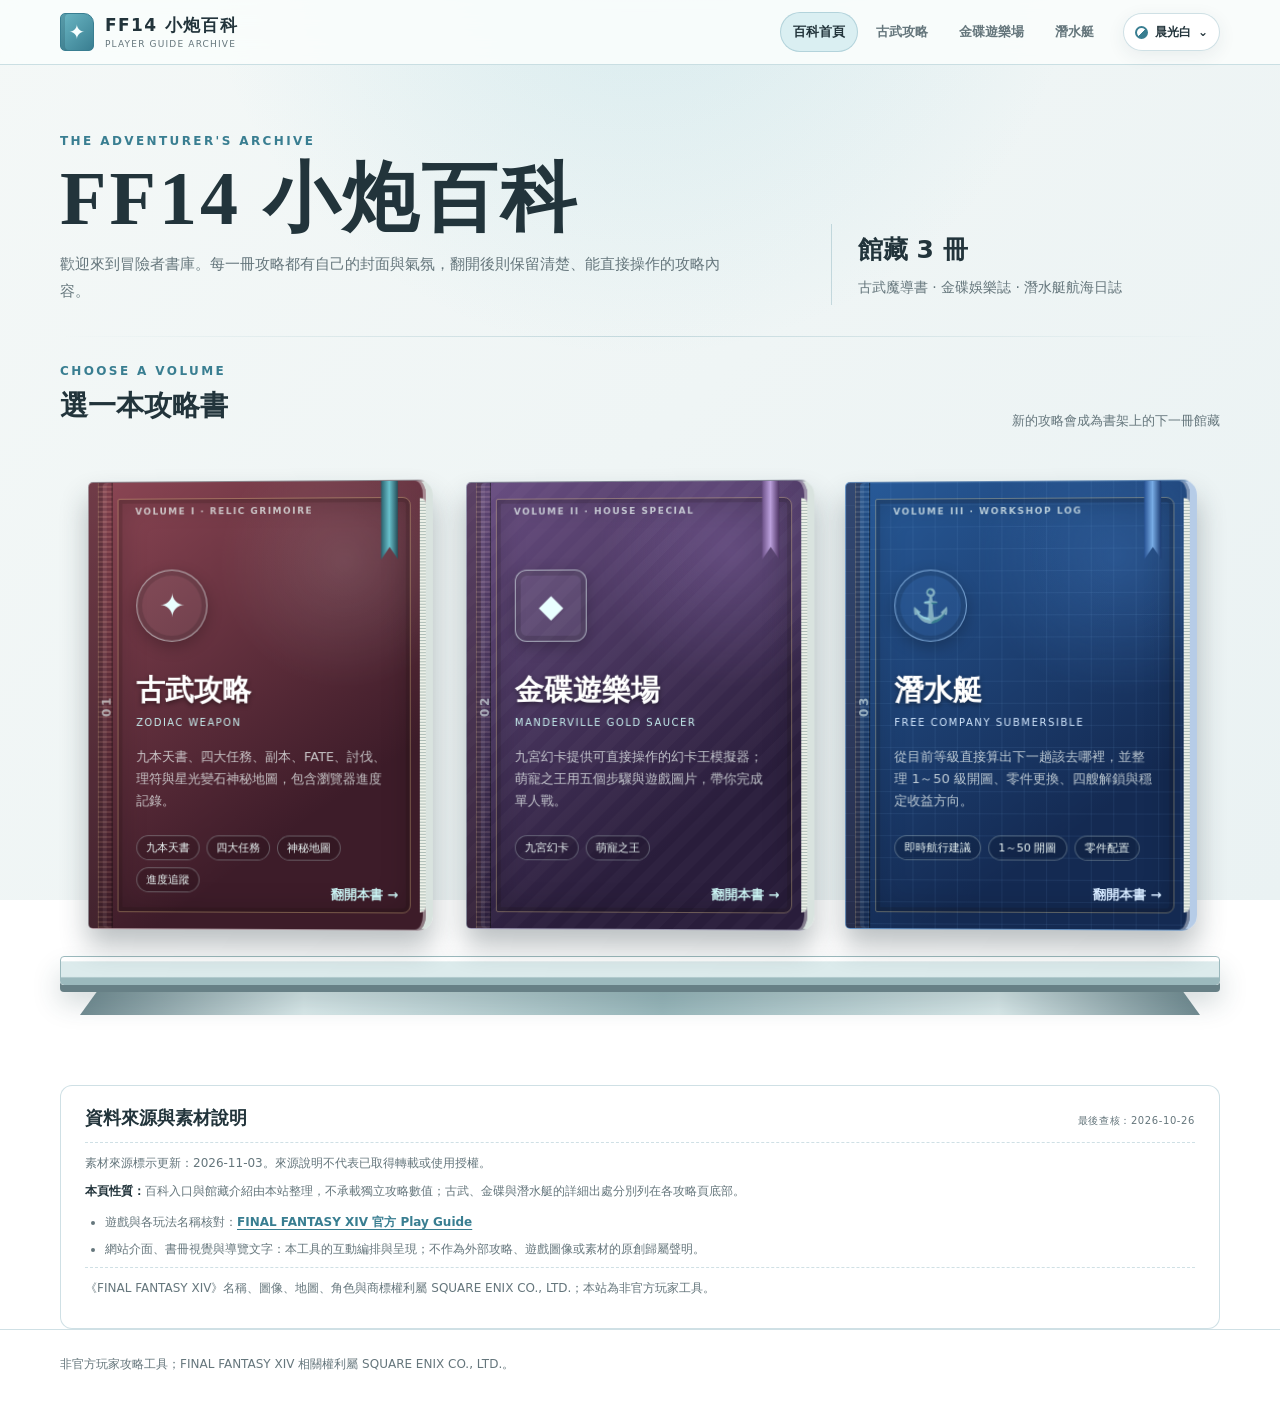
==== commit 716f1c8d: "feat: redesign submarine dashboard and streamline fleet management, route recommendations, and voyag" ====
--- a/index.html
+++ b/index.html
@@ -4,8 +4,8 @@
   <meta charset="utf-8">
   <meta name="viewport" content="width=device-width,initial-scale=1">
   <meta name="theme-color" content="#100f0d">
-  <meta name="description" content="FF14 玩家攻略百科：古武黃道十二文書、星光變石地圖、金碟遊樂場與部隊潛水艇攻略。">
-  <title>FF14 攻略百科</title>
+  <meta name="description" content="FF14 小炮百科：古武黃道十二文書、星光變石地圖、金碟遊樂場與部隊潛水艇攻略。">
+  <title>FF14 小炮百科</title>
   <link rel="stylesheet" href="assets/encyclopedia.css">
   <link rel="stylesheet" href="assets/themes.css">
   <script src="assets/theme.js?v=51"></script>
@@ -15,7 +15,7 @@
 <body class="archive-home">
   <header class="site-header shared-site-header">
     <nav class="shell nav site-primary-nav" aria-label="全站導覽">
-      <a class="brand" href="index.html"><span class="brand-mark" aria-hidden="true">✦</span><span class="brand-copy"><b>FF14 攻略百科</b><span>PLAYER GUIDE ARCHIVE</span></span></a>
+      <a class="brand" href="index.html"><span class="brand-mark" aria-hidden="true">✦</span><span class="brand-copy"><b>FF14 小炮百科</b><span>PLAYER GUIDE ARCHIVE</span></span></a>
       <div class="nav-links">
         <a class="nav-link active" href="index.html" aria-current="page">百科首頁</a>
         <a class="nav-link" href="zodiac.html">古武攻略</a>
@@ -27,7 +27,7 @@
 
   <main class="shell library-home">
     <section class="hero">
-      <div><div class="eyebrow">The Adventurer's Archive</div><h1>FF14 攻略百科</h1><p>歡迎來到冒險者書庫。每一冊攻略都有自己的封面與氣氛，翻開後則保留清楚、能直接操作的攻略內容。</p></div>
+      <div><div class="eyebrow">The Adventurer's Archive</div><h1>FF14 小炮百科</h1><p>歡迎來到冒險者書庫。每一冊攻略都有自己的封面與氣氛，翻開後則保留清楚、能直接操作的攻略內容。</p></div>
       <aside class="hero-note"><strong>館藏 3 冊</strong>古武魔導書 · 金碟娛樂誌 · 潛水艇航海日誌</aside>
     </section>
 
